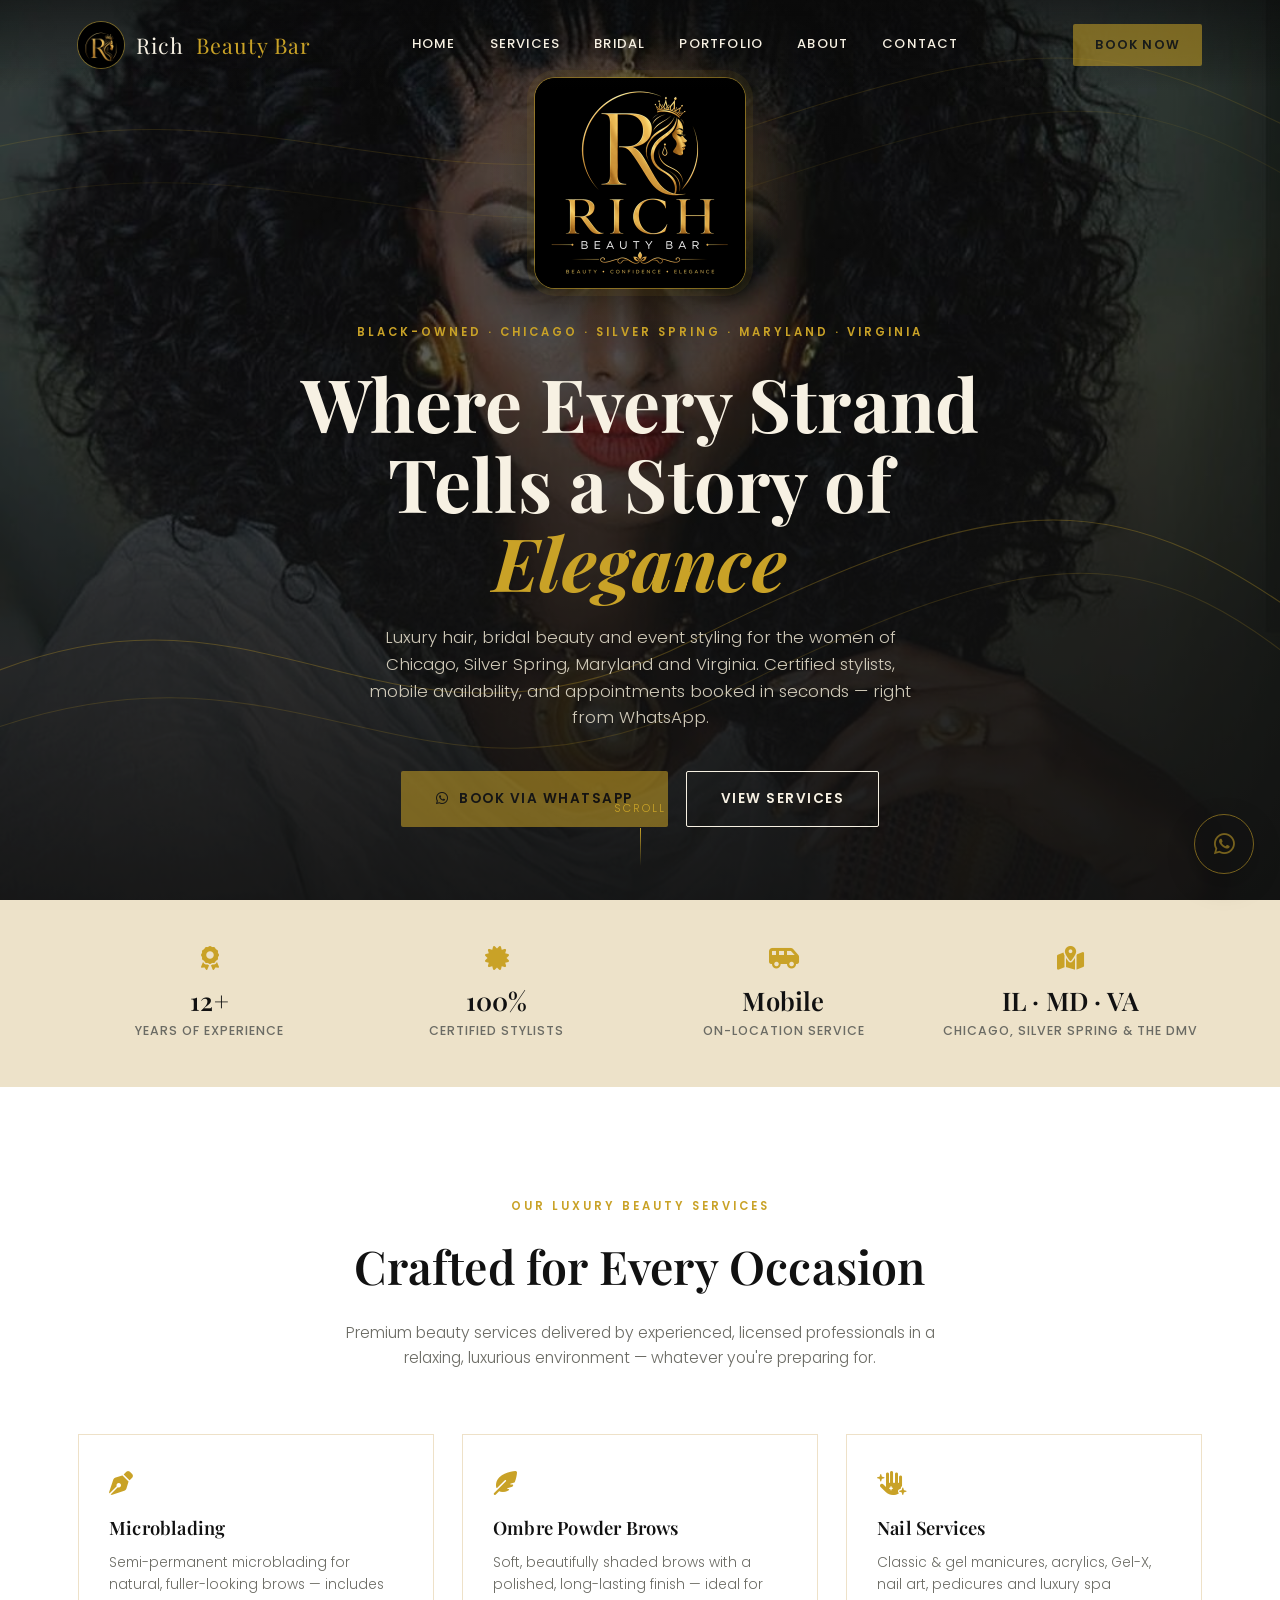
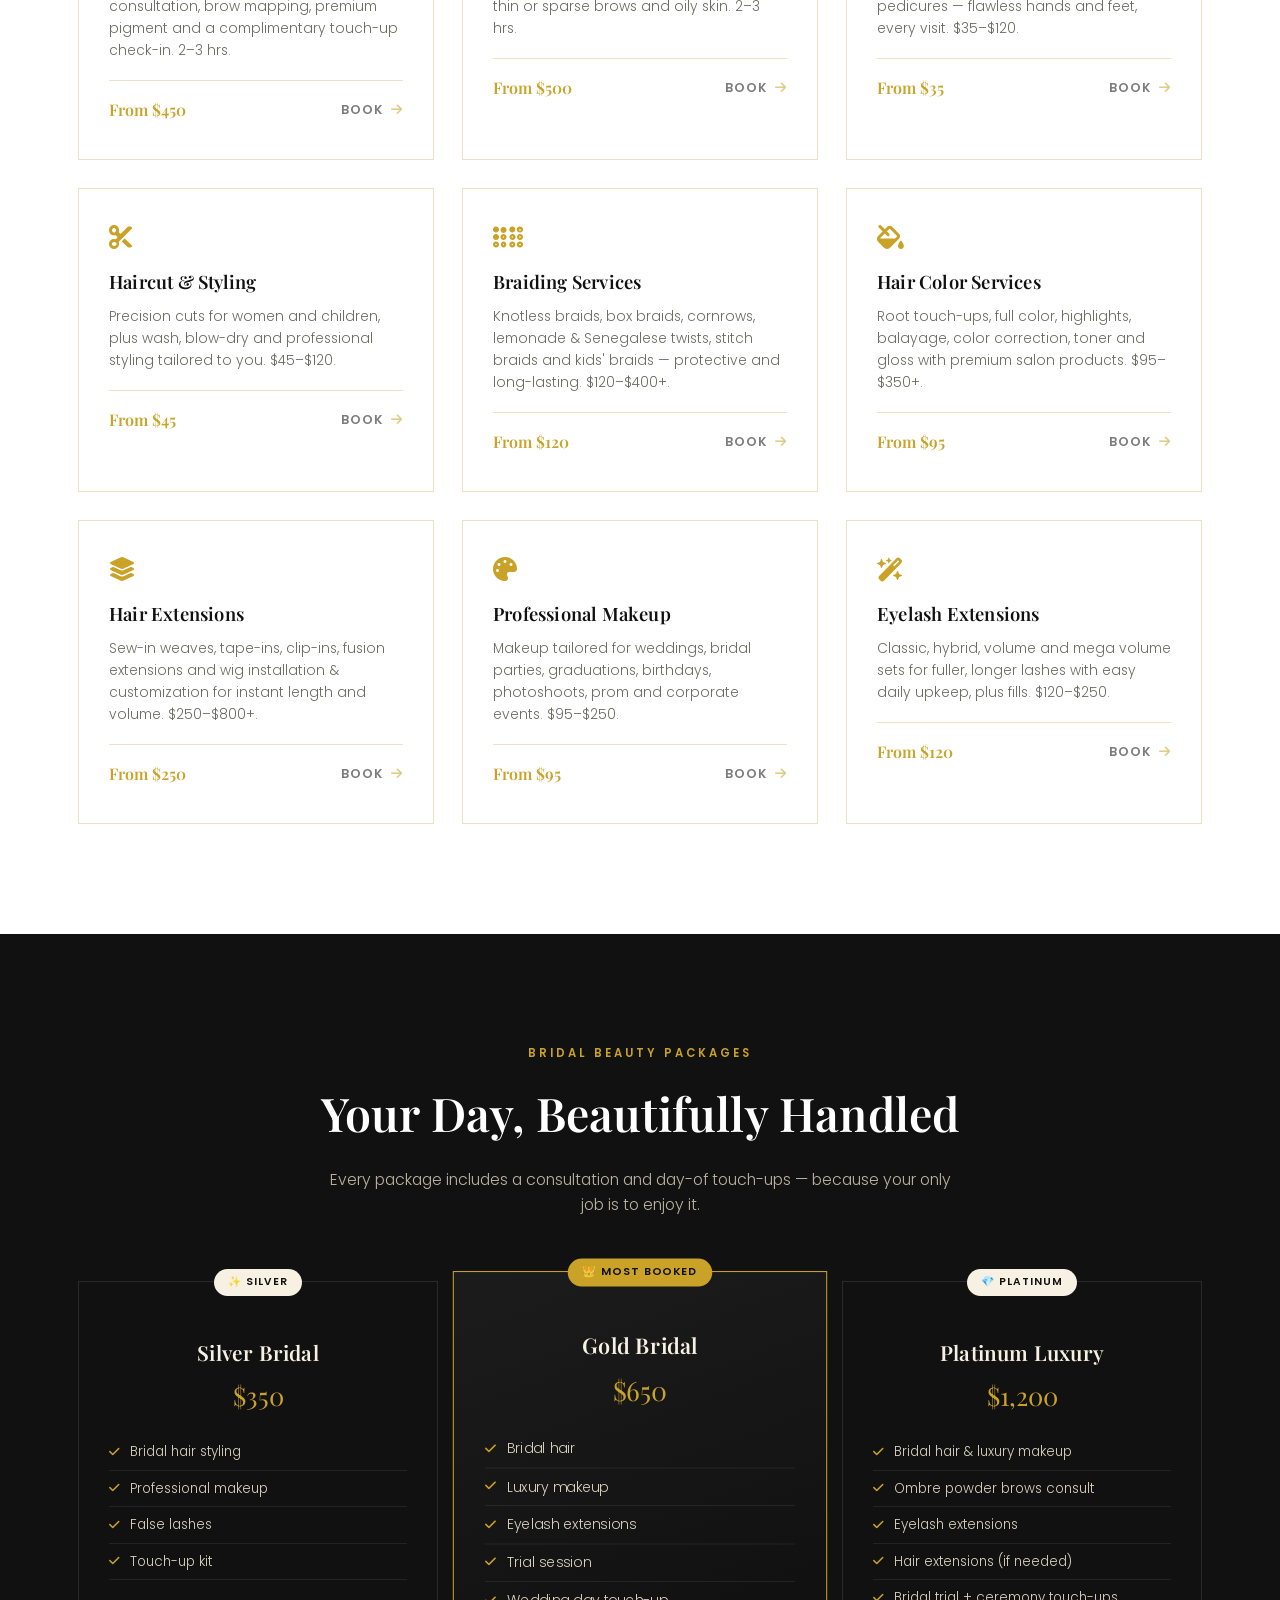
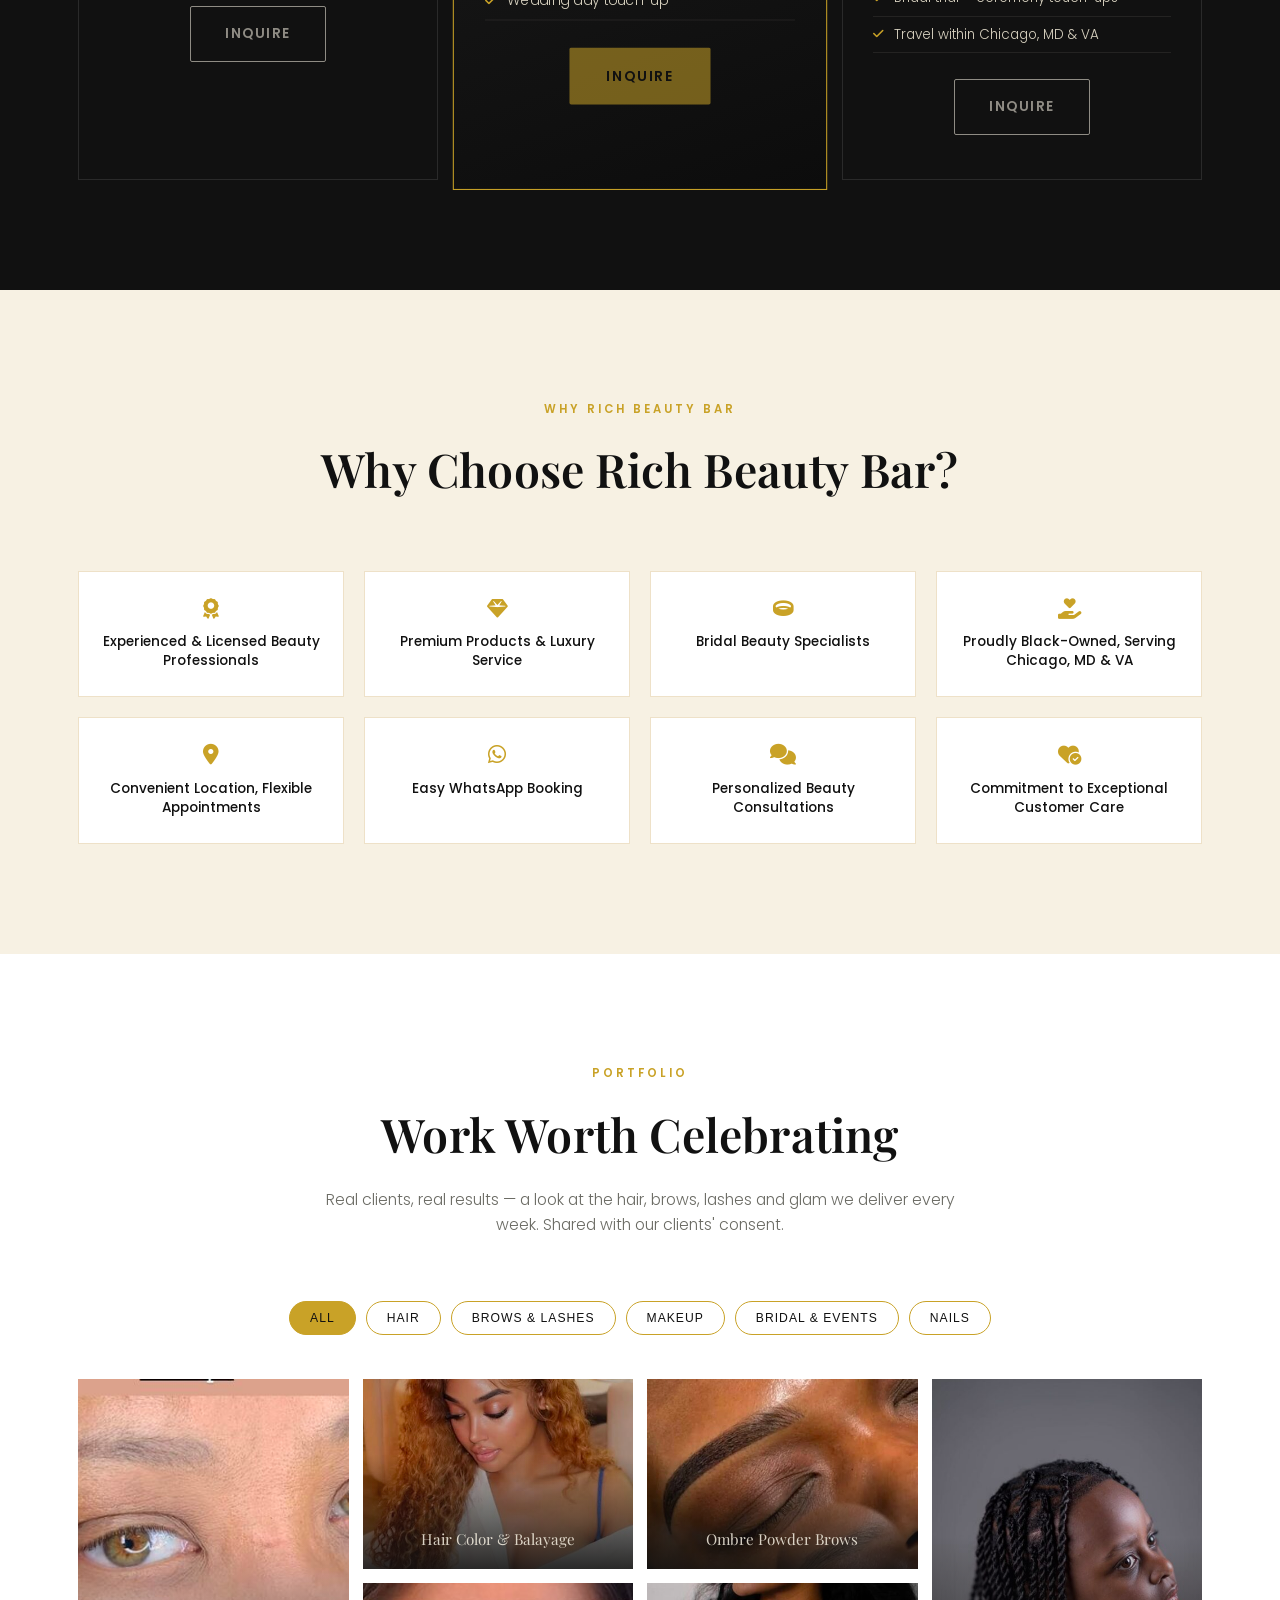
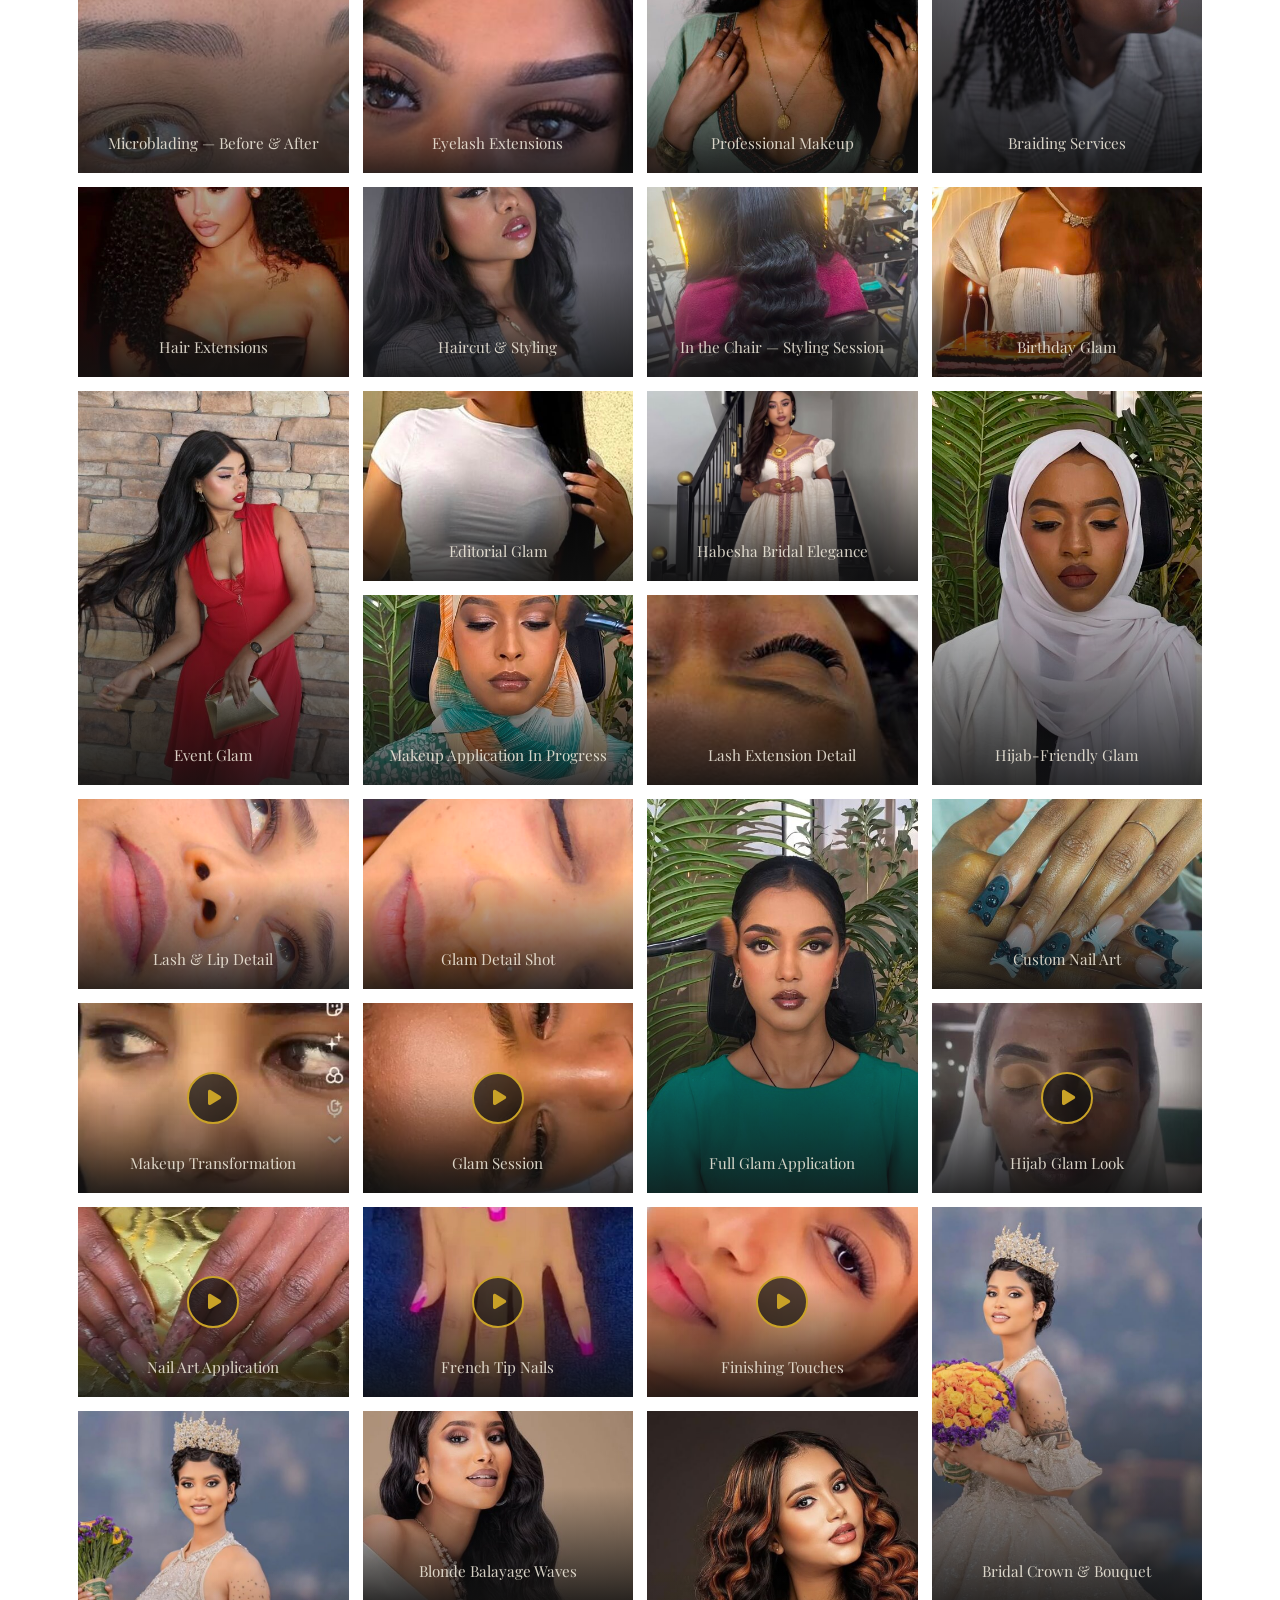
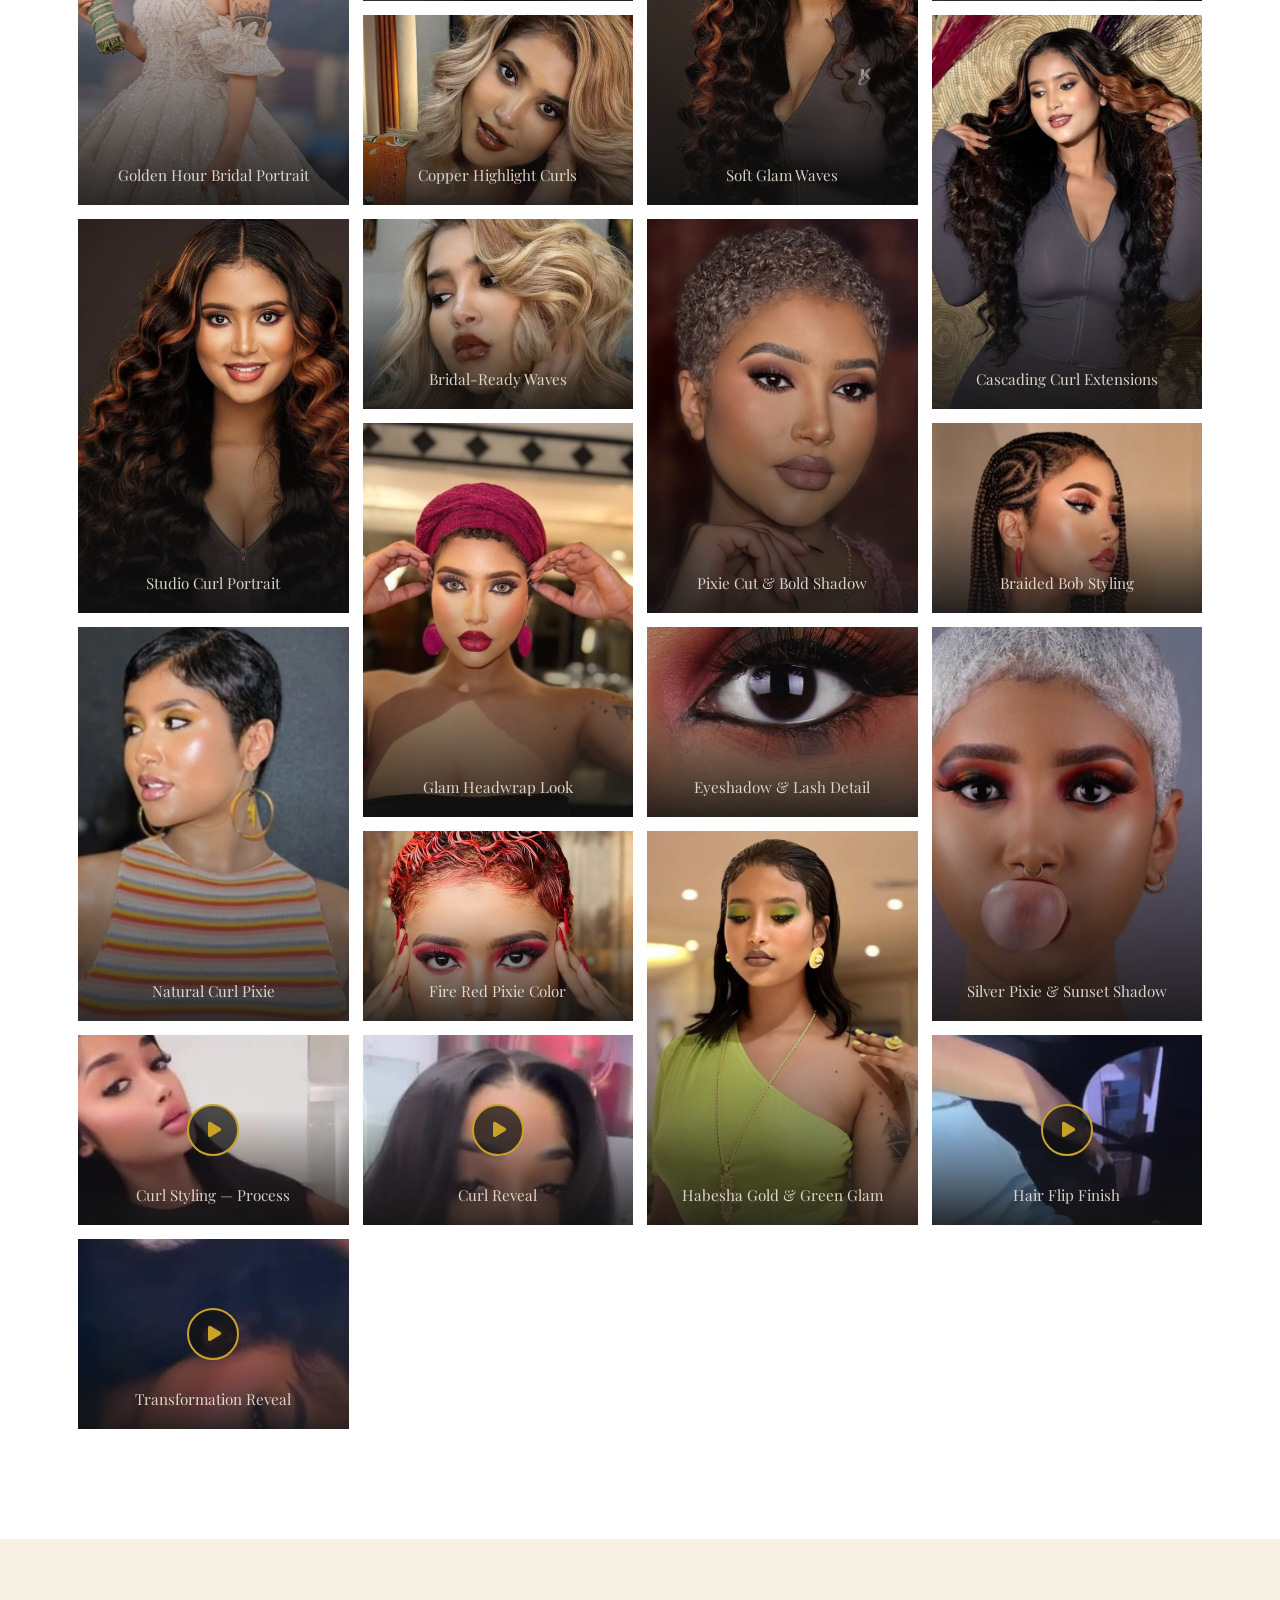
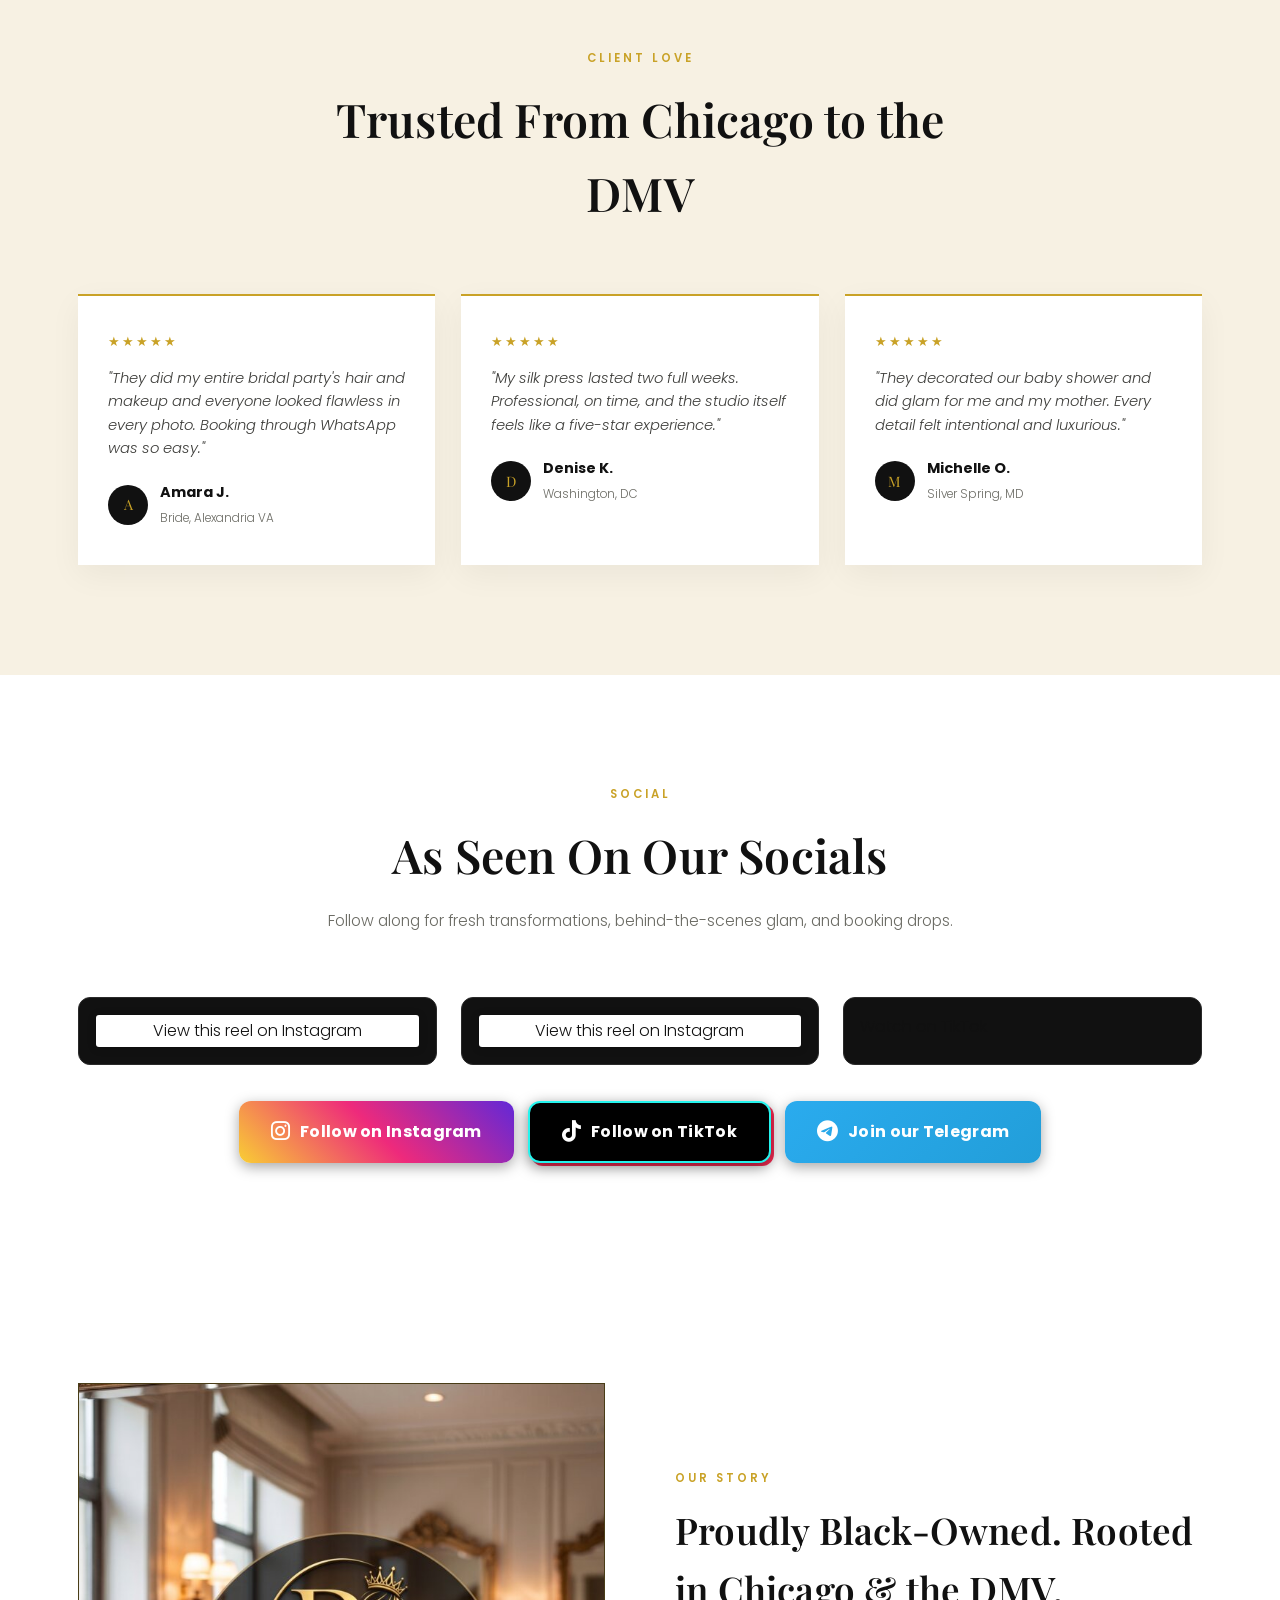
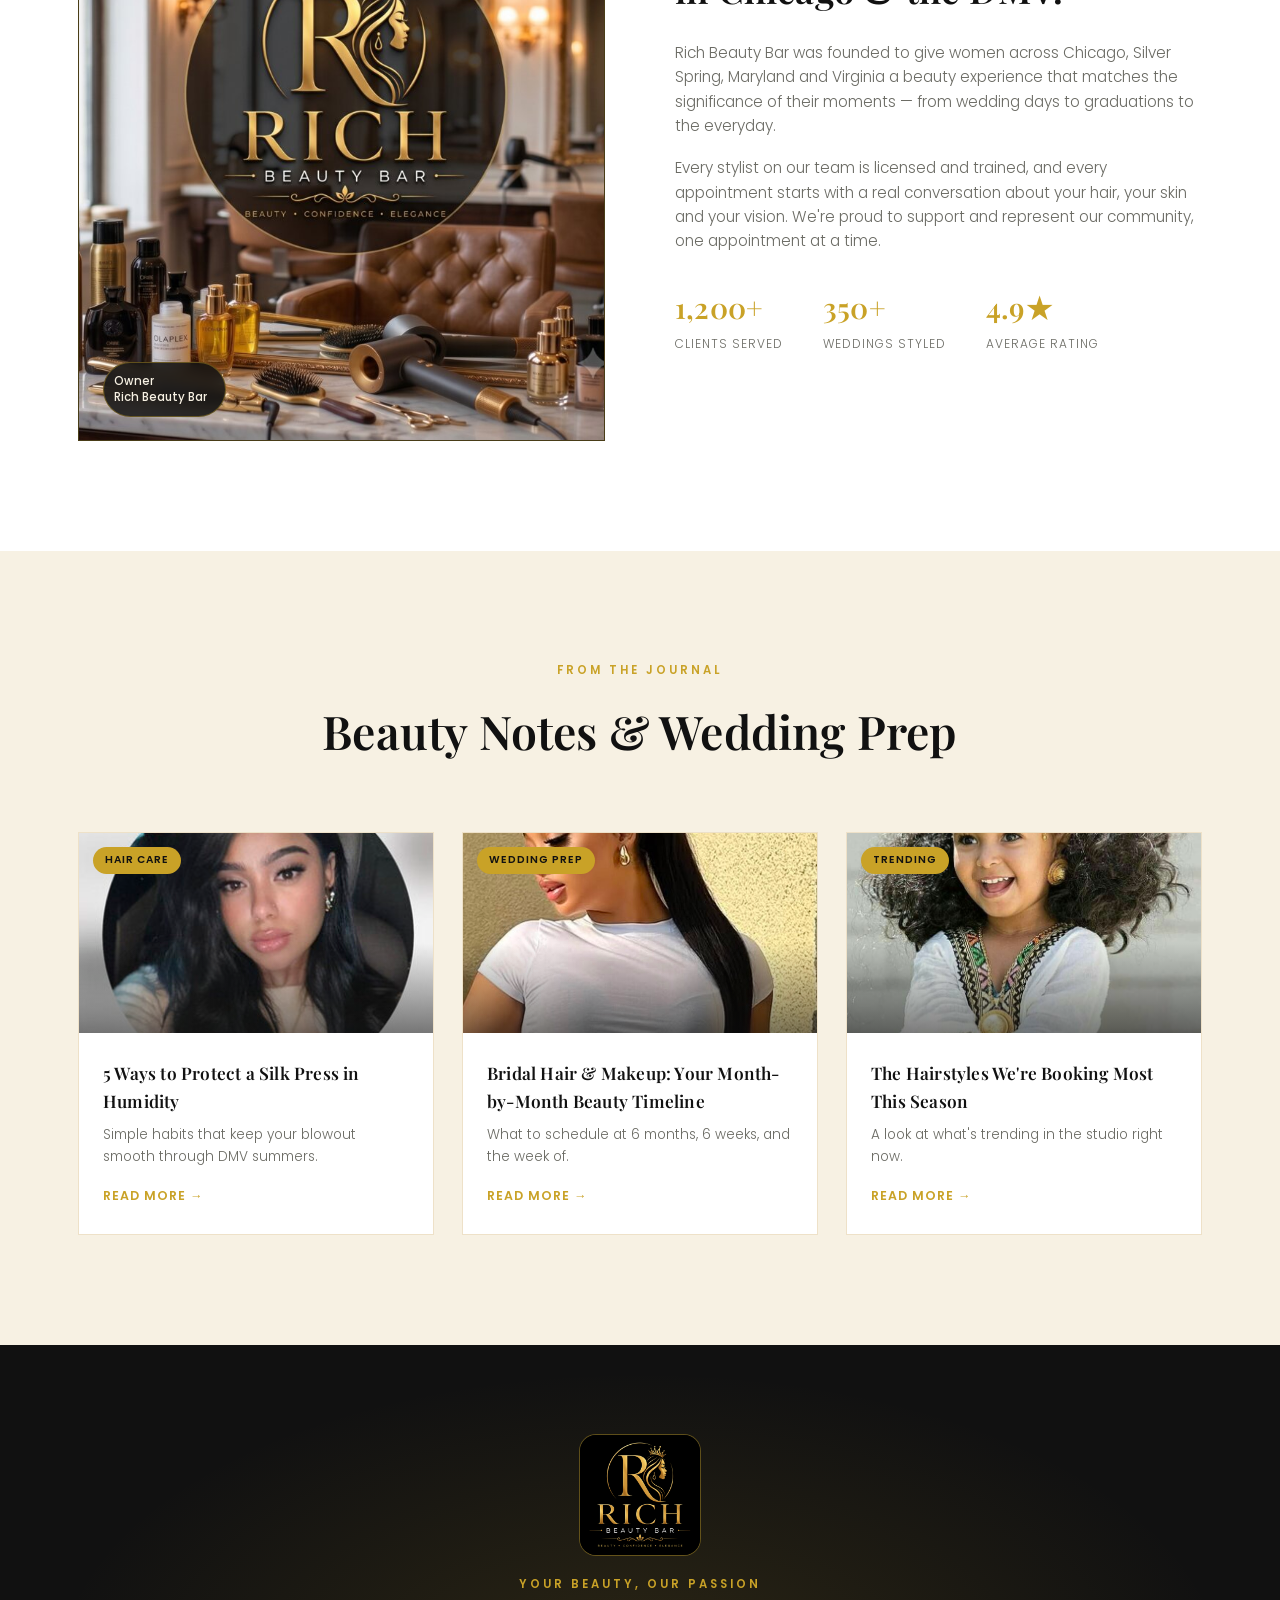
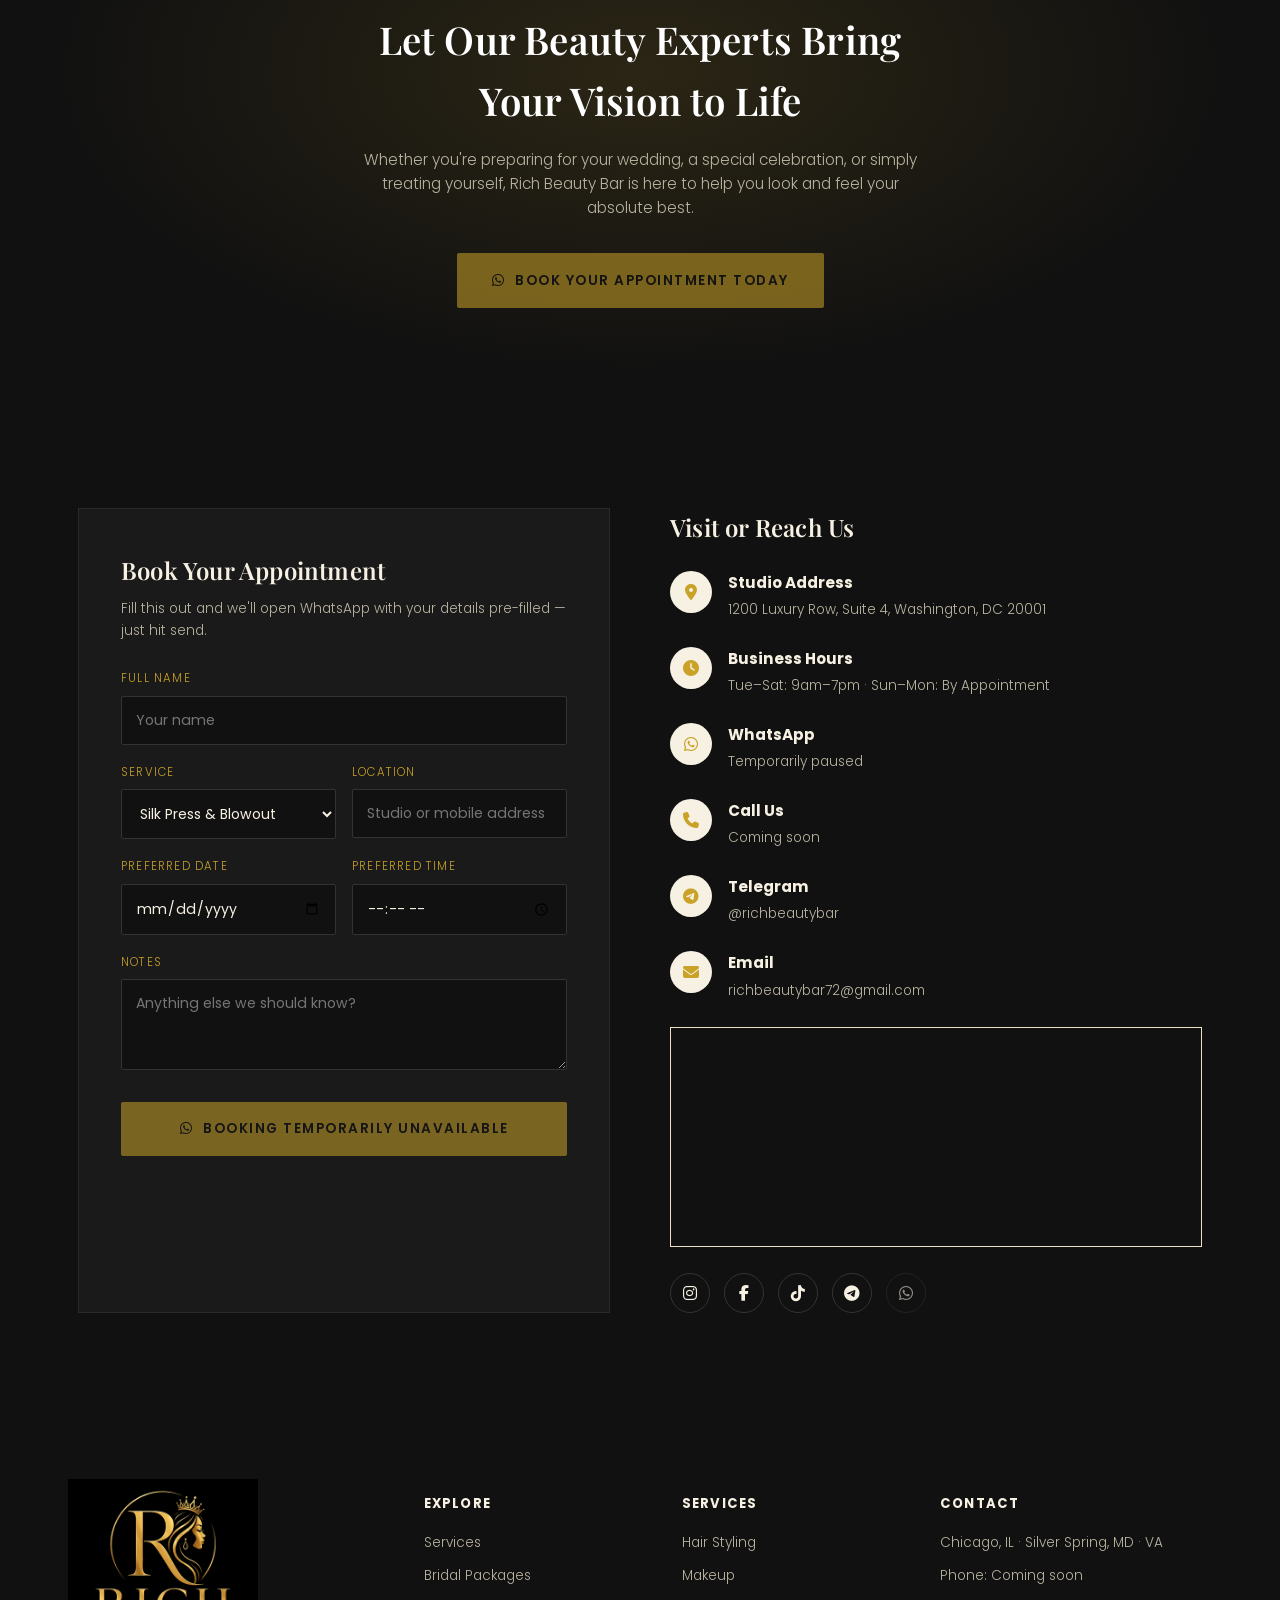
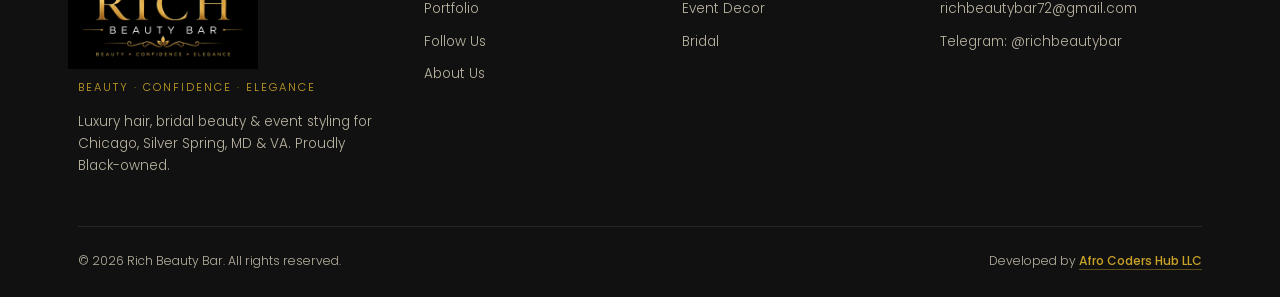
==== index.html @ 7c634560 "Block WhatsApp booking sitewide until new business phone number is ready" ====
<!DOCTYPE html>
<html lang="en">
<head>
<meta charset="UTF-8">
<meta name="viewport" content="width=device-width, initial-scale=1.0">
<title>Rich Beauty Bar | Black-Owned Hair, Bridal &amp; Makeup Salon | Chicago, Silver Spring, MD &amp; VA</title>
<meta name="description" content="Luxury hair, bridal makeup, braiding, microblading, lashes &amp; nails at Rich Beauty Bar — a Black-owned salon serving Chicago, Silver Spring, Maryland &amp; Virginia. Book instantly on WhatsApp.">
<meta name="keywords" content="hair salon Chicago, bridal makeup Silver Spring MD, braiding salon Maryland, microblading Virginia, Black-owned beauty salon, eyelash extensions Chicago">
<meta name="robots" content="index, follow">
<meta name="author" content="Rich Beauty Bar">
<link rel="canonical" href="https://www.richbeautybar.com/">
<meta name="theme-color" content="#111111">
<link rel="icon" type="image/png" sizes="32x32" href="favicon-32.png">
<link rel="icon" type="image/png" sizes="16x16" href="favicon-16.png">
<link rel="icon" href="favicon.ico">
<link rel="apple-touch-icon" sizes="180x180" href="apple-touch-icon.png">

<!-- Open Graph / Facebook / Instagram -->
<meta property="og:type" content="business.business">
<meta property="og:site_name" content="Rich Beauty Bar">
<meta property="og:title" content="Rich Beauty Bar | Luxury Hair, Bridal &amp; Beauty | Chicago, Silver Spring, MD &amp; VA">
<meta property="og:description" content="Black-owned luxury hair, bridal makeup &amp; beauty studio serving Chicago, Silver Spring, Maryland &amp; Virginia. Book instantly on WhatsApp.">
<meta property="og:image" content="https://www.richbeautybar.com/images/hero-portrait.jpg">
<meta property="og:image:alt" content="Rich Beauty Bar bridal glam portrait">
<meta property="og:url" content="https://www.richbeautybar.com/">
<meta property="og:locale" content="en_US">

<!-- Twitter Card -->
<meta name="twitter:card" content="summary_large_image">
<meta name="twitter:title" content="Rich Beauty Bar | Luxury Hair, Bridal &amp; Beauty | Chicago, Silver Spring, MD &amp; VA">
<meta name="twitter:description" content="Black-owned luxury hair, bridal makeup &amp; beauty studio serving Chicago, Silver Spring, Maryland &amp; Virginia. Book instantly on WhatsApp.">
<meta name="twitter:image" content="https://www.richbeautybar.com/images/hero-portrait.jpg">

<link rel="preconnect" href="https://fonts.googleapis.com">
<link rel="preconnect" href="https://fonts.gstatic.com" crossorigin>
<link href="https://fonts.googleapis.com/css2?family=Playfair+Display:wght@500;600;700;800&family=Poppins:wght@300;400;500;600&display=swap" rel="stylesheet">
<link rel="stylesheet" href="https://cdnjs.cloudflare.com/ajax/libs/font-awesome/6.5.1/css/all.min.css">

<!-- Structured Data: LocalBusiness -->
<script type="application/ld+json">
{
  "@context": "https://schema.org",
  "@type": "BeautySalon",
  "name": "Rich Beauty Bar",
  "image": "https://www.richbeautybar.com/images/hero-portrait.jpg",
  "logo": "https://www.richbeautybar.com/images/logo-monogram.png",
  "url": "https://www.richbeautybar.com/",
  "email": "richbeautybar72@gmail.com",
  "priceRange": "$$-$$$",
  "description": "Black-owned luxury hair, bridal makeup and beauty studio serving Chicago, Silver Spring, Maryland and Virginia. Services include braiding, microblading, hair extensions, nails, lashes and bridal packages.",
  "address": {
    "@type": "PostalAddress",
    "streetAddress": "1200 Luxury Row, Suite 4",
    "addressLocality": "Washington",
    "addressRegion": "DC",
    "postalCode": "20001",
    "addressCountry": "US"
  },
  "areaServed": ["Chicago", "Silver Spring", "Maryland", "Virginia"],
  "sameAs": ["https://www.instagram.com/rich_beautybar72/", "https://www.tiktok.com/@richbeautybar72", "https://t.me/richbeautybar"],
  "openingHoursSpecification": [
    { "@type": "OpeningHoursSpecification", "dayOfWeek": ["Tuesday","Wednesday","Thursday","Friday","Saturday"], "opens": "09:00", "closes": "19:00" }
  ],
  "makesOffer": [
    { "@type": "Offer", "itemOffered": { "@type": "Service", "name": "Microblading" } },
    { "@type": "Offer", "itemOffered": { "@type": "Service", "name": "Ombre Powder Brows" } },
    { "@type": "Offer", "itemOffered": { "@type": "Service", "name": "Braiding Services" } },
    { "@type": "Offer", "itemOffered": { "@type": "Service", "name": "Hair Extensions" } },
    { "@type": "Offer", "itemOffered": { "@type": "Service", "name": "Professional Makeup" } },
    { "@type": "Offer", "itemOffered": { "@type": "Service", "name": "Eyelash Extensions" } },
    { "@type": "Offer", "itemOffered": { "@type": "Service", "name": "Bridal Beauty Packages" } }
  ]
}
</script>
<link rel="stylesheet" href="style.css">
</head>
<body>

<!-- ============ HEADER ============ -->
<header id="siteHeader">
  <div class="wrap nav-inner">
    <a href="#home" class="logo"><img src="images/logo-monogram.png" alt="Rich monogram" class="logo-mark">Rich <span>Beauty Bar</span></a>
    <nav class="nav-links" id="navLinks">
      <a href="#home">Home</a>
      <a href="#services">Services</a>
      <a href="#bridal">Bridal</a>
      <a href="#portfolio">Portfolio</a>
      <a href="#about">About</a>
      <a href="#contact">Contact</a>
      <a href="javascript:void(0)" onclick="alert(&quot;Online booking is temporarily paused while we set up our new business phone line. Please check back soon, or reach us via Instagram, TikTok, or Telegram in the meantime!&quot;); return false;" style="opacity:.55;cursor:not-allowed;" aria-disabled="true" target="_blank" rel="noopener" class="btn btn-gold mobile-book"><i class="fa-brands fa-whatsapp"></i> Book Now</a>
    </nav>
    <div class="nav-overlay" id="navOverlay"></div>
    <a class="nav-cta" href="javascript:void(0)" onclick="alert(&quot;Online booking is temporarily paused while we set up our new business phone line. Please check back soon, or reach us via Instagram, TikTok, or Telegram in the meantime!&quot;); return false;" style="opacity:.55;cursor:not-allowed;" aria-disabled="true" target="_blank" rel="noopener">Book Now</a>
    <button class="burger" id="burger" aria-label="Open menu" aria-expanded="false" aria-controls="navLinks"><span></span><span></span><span></span></button>
  </div>
</header>

<main>

<!-- ============ HERO ============ -->
<section class="hero" id="home">
  <div class="hero-photo"></div>
  <svg class="hero-lines" viewBox="0 0 1200 800" preserveAspectRatio="none" xmlns="http://www.w3.org/2000/svg">
    <path d="M-50,650 C 250,500 350,750 650,600 S 1050,450 1250,600" stroke="#C9A227" stroke-width="1" fill="none"/>
    <path d="M-50,700 C 280,560 380,800 680,650 S 1080,500 1250,650" stroke="#C9A227" stroke-width="1" fill="none" opacity=".6"/>
    <path d="M-50,150 C 250,60 400,220 700,120 S 1050,40 1250,140" stroke="#C9A227" stroke-width="1" fill="none" opacity=".5"/>
    <path d="M-50,200 C 260,110 420,270 720,170 S 1080,90 1250,190" stroke="#C9A227" stroke-width="1" fill="none" opacity=".3"/>
  </svg>
  <div class="hero-inner">
    <div class="hero-mark-wrap reveal">
      <div class="hero-mark-glow"></div>
      <img src="images/logo-full-web.png" alt="Rich Beauty Bar logo" class="hero-mark">
    </div>
    <span class="eyebrow reveal">Black-Owned &middot; Chicago &middot; Silver Spring &middot; Maryland &middot; Virginia</span>
    <h1 class="reveal">Where Every Strand Tells a Story of <em>Elegance</em></h1>
    <p class="reveal">Luxury hair, bridal beauty and event styling for the women of Chicago, Silver Spring, Maryland and Virginia. Certified stylists, mobile availability, and appointments booked in seconds — right from WhatsApp.</p>
    <div class="hero-btns reveal">
      <a href="javascript:void(0)" onclick="alert(&quot;Online booking is temporarily paused while we set up our new business phone line. Please check back soon, or reach us via Instagram, TikTok, or Telegram in the meantime!&quot;); return false;" style="opacity:.55;cursor:not-allowed;" aria-disabled="true" target="_blank" rel="noopener" class="btn btn-gold"><i class="fa-brands fa-whatsapp"></i> Book via WhatsApp</a>
      <a href="#services" class="btn btn-outline">View Services</a>
    </div>
  </div>
  <div class="hero-scroll">Scroll</div>
</section>

<!-- ============ HIGHLIGHTS ============ -->
<section class="highlights">
  <div class="wrap">
    <div class="hl-item reveal"><i class="fa-solid fa-award"></i><h4>12+</h4><p>Years of Experience</p></div>
    <div class="hl-item reveal"><i class="fa-solid fa-certificate"></i><h4>100%</h4><p>Certified Stylists</p></div>
    <div class="hl-item reveal"><i class="fa-solid fa-van-shuttle"></i><h4>Mobile</h4><p>On-Location Service</p></div>
    <div class="hl-item reveal"><i class="fa-solid fa-map-location-dot"></i><h4>IL &middot; MD &middot; VA</h4><p>Chicago, Silver Spring &amp; the DMV</p></div>
  </div>
</section>

<!-- ============ SERVICES ============ -->
<section class="section" id="services">
  <div class="wrap">
    <div class="section-head reveal">
      <span class="eyebrow">Our Luxury Beauty Services</span>
      <h2>Crafted for Every Occasion</h2>
      <p>Premium beauty services delivered by experienced, licensed professionals in a relaxing, luxurious environment — whatever you're preparing for.</p>
    </div>

    <div class="svc-grid reveal">
      <div class="svc-card"><i class="fa-solid fa-pen-nib"></i><h4>Microblading</h4><p>Semi-permanent microblading for natural, fuller-looking brows — includes consultation, brow mapping, premium pigment and a complimentary touch-up check-in. 2–3 hrs.</p><div class="svc-meta"><span class="price">From $450</span><a href="javascript:void(0)" onclick="alert(&quot;Online booking is temporarily paused while we set up our new business phone line. Please check back soon, or reach us via Instagram, TikTok, or Telegram in the meantime!&quot;); return false;" style="opacity:.55;cursor:not-allowed;" aria-disabled="true" target="_blank" data-service="12+">Book <i class="fa-solid fa-arrow-right"></i></a></div></div>

      <div class="svc-card"><i class="fa-solid fa-feather-pointed"></i><h4>Ombre Powder Brows</h4><p>Soft, beautifully shaded brows with a polished, long-lasting finish — ideal for thin or sparse brows and oily skin. 2–3 hrs.</p><div class="svc-meta"><span class="price">From $500</span><a href="javascript:void(0)" onclick="alert(&quot;Online booking is temporarily paused while we set up our new business phone line. Please check back soon, or reach us via Instagram, TikTok, or Telegram in the meantime!&quot;); return false;" style="opacity:.55;cursor:not-allowed;" aria-disabled="true" target="_blank" data-service="Ombre Powder Brows">Book <i class="fa-solid fa-arrow-right"></i></a></div></div>

      <div class="svc-card"><i class="fa-solid fa-hand-sparkles"></i><h4>Nail Services</h4><p>Classic &amp; gel manicures, acrylics, Gel-X, nail art, pedicures and luxury spa pedicures — flawless hands and feet, every visit. $35–$120.</p><div class="svc-meta"><span class="price">From $35</span><a href="javascript:void(0)" onclick="alert(&quot;Online booking is temporarily paused while we set up our new business phone line. Please check back soon, or reach us via Instagram, TikTok, or Telegram in the meantime!&quot;); return false;" style="opacity:.55;cursor:not-allowed;" aria-disabled="true" target="_blank" data-service="Nail Services">Book <i class="fa-solid fa-arrow-right"></i></a></div></div>

      <div class="svc-card"><i class="fa-solid fa-scissors"></i><h4>Haircut &amp; Styling</h4><p>Precision cuts for women and children, plus wash, blow-dry and professional styling tailored to you. $45–$120.</p><div class="svc-meta"><span class="price">From $45</span><a href="javascript:void(0)" onclick="alert(&quot;Online booking is temporarily paused while we set up our new business phone line. Please check back soon, or reach us via Instagram, TikTok, or Telegram in the meantime!&quot;); return false;" style="opacity:.55;cursor:not-allowed;" aria-disabled="true" target="_blank" data-service="Haircut & Styling">Book <i class="fa-solid fa-arrow-right"></i></a></div></div>

      <div class="svc-card"><i class="fa-solid fa-braille"></i><h4>Braiding Services</h4><p>Knotless braids, box braids, cornrows, lemonade &amp; Senegalese twists, stitch braids and kids' braids — protective and long-lasting. $120–$400+.</p><div class="svc-meta"><span class="price">From $120</span><a href="javascript:void(0)" onclick="alert(&quot;Online booking is temporarily paused while we set up our new business phone line. Please check back soon, or reach us via Instagram, TikTok, or Telegram in the meantime!&quot;); return false;" style="opacity:.55;cursor:not-allowed;" aria-disabled="true" target="_blank" data-service="Braiding Services">Book <i class="fa-solid fa-arrow-right"></i></a></div></div>

      <div class="svc-card"><i class="fa-solid fa-fill-drip"></i><h4>Hair Color Services</h4><p>Root touch-ups, full color, highlights, balayage, color correction, toner and gloss with premium salon products. $95–$350+.</p><div class="svc-meta"><span class="price">From $95</span><a href="javascript:void(0)" onclick="alert(&quot;Online booking is temporarily paused while we set up our new business phone line. Please check back soon, or reach us via Instagram, TikTok, or Telegram in the meantime!&quot;); return false;" style="opacity:.55;cursor:not-allowed;" aria-disabled="true" target="_blank" data-service="Hair Color Services">Book <i class="fa-solid fa-arrow-right"></i></a></div></div>

      <div class="svc-card"><i class="fa-solid fa-layer-group"></i><h4>Hair Extensions</h4><p>Sew-in weaves, tape-ins, clip-ins, fusion extensions and wig installation &amp; customization for instant length and volume. $250–$800+.</p><div class="svc-meta"><span class="price">From $250</span><a href="javascript:void(0)" onclick="alert(&quot;Online booking is temporarily paused while we set up our new business phone line. Please check back soon, or reach us via Instagram, TikTok, or Telegram in the meantime!&quot;); return false;" style="opacity:.55;cursor:not-allowed;" aria-disabled="true" target="_blank" data-service="Hair Extensions">Book <i class="fa-solid fa-arrow-right"></i></a></div></div>

      <div class="svc-card"><i class="fa-solid fa-palette"></i><h4>Professional Makeup</h4><p>Makeup tailored for weddings, bridal parties, graduations, birthdays, photoshoots, prom and corporate events. $95–$250.</p><div class="svc-meta"><span class="price">From $95</span><a href="javascript:void(0)" onclick="alert(&quot;Online booking is temporarily paused while we set up our new business phone line. Please check back soon, or reach us via Instagram, TikTok, or Telegram in the meantime!&quot;); return false;" style="opacity:.55;cursor:not-allowed;" aria-disabled="true" target="_blank" data-service="Professional Makeup">Book <i class="fa-solid fa-arrow-right"></i></a></div></div>

      <div class="svc-card"><i class="fa-solid fa-wand-magic-sparkles"></i><h4>Eyelash Extensions</h4><p>Classic, hybrid, volume and mega volume sets for fuller, longer lashes with easy daily upkeep, plus fills. $120–$250.</p><div class="svc-meta"><span class="price">From $120</span><a href="javascript:void(0)" onclick="alert(&quot;Online booking is temporarily paused while we set up our new business phone line. Please check back soon, or reach us via Instagram, TikTok, or Telegram in the meantime!&quot;); return false;" style="opacity:.55;cursor:not-allowed;" aria-disabled="true" target="_blank" data-service="Eyelash Extensions">Book <i class="fa-solid fa-arrow-right"></i></a></div></div>
    </div>
  </div>
</section>

<!-- ============ BRIDAL PACKAGES ============ -->
<section class="section section-dark" id="bridal">
  <div class="wrap">
    <div class="section-head reveal">
      <span class="eyebrow">Bridal Beauty Packages</span>
      <h2>Your Day, Beautifully Handled</h2>
      <p>Every package includes a consultation and day-of touch-ups — because your only job is to enjoy it.</p>
    </div>
    <div class="pkg-grid pkg-grid-3 reveal">
      <div class="pkg-card">
        <span class="pkg-tag" style="background:var(--champagne);">✨ Silver</span>
        <h4>Silver Bridal</h4>
        <div class="pkg-price">$350</div>
        <ul><li><i class="fa-solid fa-check"></i>Bridal hair styling</li><li><i class="fa-solid fa-check"></i>Professional makeup</li><li><i class="fa-solid fa-check"></i>False lashes</li><li><i class="fa-solid fa-check"></i>Touch-up kit</li></ul>
        <a href="javascript:void(0)" onclick="alert(&quot;Online booking is temporarily paused while we set up our new business phone line. Please check back soon, or reach us via Instagram, TikTok, or Telegram in the meantime!&quot;); return false;" style="opacity:.55;cursor:not-allowed;" aria-disabled="true" target="_blank" data-service="Bridal Package" class="btn btn-outline">Inquire</a>
      </div>
      <div class="pkg-card featured">
        <span class="pkg-tag">👑 Most Booked</span>
        <h4>Gold Bridal</h4>
        <div class="pkg-price">$650</div>
        <ul><li><i class="fa-solid fa-check"></i>Bridal hair</li><li><i class="fa-solid fa-check"></i>Luxury makeup</li><li><i class="fa-solid fa-check"></i>Eyelash extensions</li><li><i class="fa-solid fa-check"></i>Trial session</li><li><i class="fa-solid fa-check"></i>Wedding day touch-up</li></ul>
        <a href="javascript:void(0)" onclick="alert(&quot;Online booking is temporarily paused while we set up our new business phone line. Please check back soon, or reach us via Instagram, TikTok, or Telegram in the meantime!&quot;); return false;" style="opacity:.55;cursor:not-allowed;" aria-disabled="true" target="_blank" data-service="Bridal Package" class="btn btn-gold">Inquire</a>
      </div>
      <div class="pkg-card">
        <span class="pkg-tag" style="background:var(--champagne);">💎 Platinum</span>
        <h4>Platinum Luxury</h4>
        <div class="pkg-price">$1,200</div>
        <ul><li><i class="fa-solid fa-check"></i>Bridal hair &amp; luxury makeup</li><li><i class="fa-solid fa-check"></i>Ombre powder brows consult</li><li><i class="fa-solid fa-check"></i>Eyelash extensions</li><li><i class="fa-solid fa-check"></i>Hair extensions (if needed)</li><li><i class="fa-solid fa-check"></i>Bridal trial + ceremony touch-ups</li><li><i class="fa-solid fa-check"></i>Travel within Chicago, MD &amp; VA</li></ul>
        <a href="javascript:void(0)" onclick="alert(&quot;Online booking is temporarily paused while we set up our new business phone line. Please check back soon, or reach us via Instagram, TikTok, or Telegram in the meantime!&quot;); return false;" style="opacity:.55;cursor:not-allowed;" aria-disabled="true" target="_blank" data-service="Bridal Package" class="btn btn-outline">Inquire</a>
      </div>
    </div>
  </div>
</section>

<!-- ============ WHY CHOOSE US ============ -->
<section class="section section-champagne">
  <div class="wrap">
    <div class="section-head reveal">
      <span class="eyebrow">Why Rich Beauty Bar</span>
      <h2>Why Choose Rich Beauty Bar?</h2>
    </div>
    <div class="why-grid reveal">
      <div class="why-item"><i class="fa-solid fa-award"></i><span>Experienced &amp; Licensed Beauty Professionals</span></div>
      <div class="why-item"><i class="fa-solid fa-gem"></i><span>Premium Products &amp; Luxury Service</span></div>
      <div class="why-item"><i class="fa-solid fa-ring"></i><span>Bridal Beauty Specialists</span></div>
      <div class="why-item"><i class="fa-solid fa-hand-holding-heart"></i><span>Proudly Black-Owned, Serving Chicago, MD &amp; VA</span></div>
      <div class="why-item"><i class="fa-solid fa-location-dot"></i><span>Convenient Location, Flexible Appointments</span></div>
      <div class="why-item"><i class="fa-brands fa-whatsapp"></i><span>Easy WhatsApp Booking</span></div>
      <div class="why-item"><i class="fa-solid fa-comments"></i><span>Personalized Beauty Consultations</span></div>
      <div class="why-item"><i class="fa-solid fa-heart-circle-check"></i><span>Commitment to Exceptional Customer Care</span></div>
    </div>
  </div>
</section>

<!-- ============ PORTFOLIO ============ -->
<section class="section" id="portfolio">
  <div class="wrap">
    <div class="section-head reveal">
      <span class="eyebrow">Portfolio</span>
      <h2>Work Worth Celebrating</h2>
      <p>Real clients, real results — a look at the hair, brows, lashes and glam we deliver every week. Shared with our clients' consent.</p>
    </div>
    <div class="filter-row reveal">
      <button class="filter-btn active" data-filter="all">All</button>
      <button class="filter-btn" data-filter="hair">Hair</button>
      <button class="filter-btn" data-filter="brows">Brows &amp; Lashes</button>
      <button class="filter-btn" data-filter="makeup">Makeup</button>
      <button class="filter-btn" data-filter="bridal">Bridal &amp; Events</button>
      <button class="filter-btn" data-filter="nails">Nails</button>
    </div>
    <div class="gallery reveal">
      <div class="g-item photo tall" data-category="brows"><img src="images/gallery-microblading.jpg" alt="Microblading eyebrows before and after comparison" loading="lazy" width="400" height="480"><span>Microblading — Before &amp; After</span></div>
      <div class="g-item photo" data-category="hair"><img src="images/gallery-hair-color.jpg" alt="Copper balayage hair color on curly hair" loading="lazy" width="400" height="190"><span>Hair Color &amp; Balayage</span></div>
      <div class="g-item photo" data-category="brows"><img src="images/gallery-ombre-brows.jpg" alt="Ombre powder brows close-up result" loading="lazy" width="400" height="190"><span>Ombre Powder Brows</span></div>
      <div class="g-item photo tall" data-category="hair"><img src="images/gallery-braiding.jpg" alt="Client with braided twist protective hairstyle" loading="lazy" width="400" height="480"><span>Braiding Services</span></div>
      <div class="g-item photo" data-category="brows"><img src="images/gallery-lash-extensions.jpg" alt="Eyelash extensions close-up detail" loading="lazy" width="400" height="190"><span>Eyelash Extensions</span></div>
      <div class="g-item photo" data-category="makeup"><img src="images/gallery-makeup-glam.jpg" alt="Full glam makeup with colorful eyeshadow" loading="lazy" width="400" height="190"><span>Professional Makeup</span></div>
      <div class="g-item photo" data-category="hair"><img src="images/gallery-hair-extensions.jpg" alt="Voluminous curly hair extensions styling" loading="lazy" width="400" height="190"><span>Hair Extensions</span></div>
      <div class="g-item photo" data-category="hair"><img src="images/gallery-haircut-styling.jpg" alt="Soft waves haircut and styling" loading="lazy" width="400" height="190"><span>Haircut &amp; Styling</span></div>
      <div class="g-item photo" data-category="hair"><img src="images/gallery-styling-session.jpg" alt="Client getting hair curled in the styling chair at the studio" loading="lazy" width="400" height="190"><span>In the Chair — Styling Session</span></div>
      <div class="g-item photo" data-category="makeup"><img src="images/gallery-birthday-glam.jpg" alt="Birthday celebration glam makeup look" loading="lazy" width="400" height="190"><span>Birthday Glam</span></div>
      <div class="g-item photo tall" data-category="bridal"><img src="images/gallery-event-glam.jpg" alt="Elegant red dress event hair and makeup" loading="lazy" width="400" height="480"><span>Event Glam</span></div>
      <div class="g-item photo" data-category="makeup"><img src="images/gallery-editorial-glam.jpg" alt="Editorial glam sleek ponytail look" loading="lazy" width="400" height="190"><span>Editorial Glam</span></div>
      <div class="g-item photo" data-category="bridal"><img src="images/gallery-bridal-attire.jpg" alt="Traditional Habesha bridal dress with gold jewelry styling" loading="lazy" width="400" height="190"><span>Habesha Bridal Elegance</span></div>
      <div class="g-item photo tall" data-category="makeup"><img src="images/gallery-makeup-hijab1.jpg" alt="Hijab-friendly glam makeup look" loading="lazy" width="400" height="480"><span>Hijab-Friendly Glam</span></div>
      <div class="g-item photo" data-category="makeup"><img src="images/gallery-makeup-process1.jpg" alt="Makeup application in progress" loading="lazy" width="400" height="190"><span>Makeup Application In Progress</span></div>
      <div class="g-item photo" data-category="brows"><img src="images/gallery-lash-macro1.jpg" alt="Eyelash extensions close-up detail" loading="lazy" width="400" height="190"><span>Lash Extension Detail</span></div>
      <div class="g-item photo" data-category="brows"><img src="images/gallery-lash-lip-macro.jpg" alt="Lash and lip close-up detail" loading="lazy" width="400" height="190"><span>Lash &amp; Lip Detail</span></div>
      <div class="g-item photo" data-category="makeup"><img src="images/gallery-glam-macro.jpg" alt="Glam makeup close-up detail" loading="lazy" width="400" height="190"><span>Glam Detail Shot</span></div>
      <div class="g-item photo tall" data-category="makeup"><img src="images/gallery-makeup-glam2.jpg" alt="Full glam makeup application" loading="lazy" width="400" height="480"><span>Full Glam Application</span></div>
      <div class="g-item photo" data-category="nails"><img src="images/gallery-nail-art.jpg" alt="Custom 3D nail art design" loading="lazy" width="400" height="190"><span>Custom Nail Art</span></div>
      <div class="g-item photo video-tile" data-category="makeup" data-video="images/gallery-video-1.mp4"><img src="images/gallery-video-1-thumb.jpg" alt="Makeup transformation video" loading="lazy" width="400" height="190"><div class="play-badge"><i class="fa-solid fa-play"></i></div><span>Makeup Transformation</span></div>
      <div class="g-item photo video-tile" data-category="makeup" data-video="images/gallery-video-2.mp4"><img src="images/gallery-video-2-thumb.jpg" alt="Glam session video" loading="lazy" width="400" height="190"><div class="play-badge"><i class="fa-solid fa-play"></i></div><span>Glam Session</span></div>
      <div class="g-item photo video-tile" data-category="makeup" data-video="images/gallery-video-3.mp4"><img src="images/gallery-video-3-thumb.jpg" alt="Hijab glam look video" loading="lazy" width="400" height="190"><div class="play-badge"><i class="fa-solid fa-play"></i></div><span>Hijab Glam Look</span></div>
      <div class="g-item photo video-tile" data-category="nails" data-video="images/gallery-video-4.mp4"><img src="images/gallery-video-4-thumb.jpg" alt="Nail art application video" loading="lazy" width="400" height="190"><div class="play-badge"><i class="fa-solid fa-play"></i></div><span>Nail Art Application</span></div>
      <div class="g-item photo video-tile" data-category="nails" data-video="images/gallery-video-5.mp4"><img src="images/gallery-video-5-thumb.jpg" alt="French tip nails video" loading="lazy" width="400" height="190"><div class="play-badge"><i class="fa-solid fa-play"></i></div><span>French Tip Nails</span></div>
      <div class="g-item photo video-tile" data-category="makeup" data-video="images/gallery-video-6.mp4"><img src="images/gallery-video-6-thumb.jpg" alt="Finishing touches video" loading="lazy" width="400" height="190"><div class="play-badge"><i class="fa-solid fa-play"></i></div><span>Finishing Touches</span></div>
      <div class="g-item photo tall" data-category="bridal"><img src="images/gallery-bridal-crown-1.jpg" alt="Bride in beaded ball gown wearing a jeweled crown holding a bouquet" loading="lazy" width="400" height="480"><span>Bridal Crown &amp; Bouquet</span></div>
      <div class="g-item photo tall" data-category="bridal"><img src="images/gallery-bridal-crown-2.jpg" alt="Bride with jeweled crown and beaded gown posing with bouquet at golden hour" loading="lazy" width="400" height="480"><span>Golden Hour Bridal Portrait</span></div>
      <div class="g-item photo" data-category="hair"><img src="images/gallery-blonde-balayage.jpg" alt="Blonde balayage curled waves styling" loading="lazy" width="400" height="190"><span>Blonde Balayage Waves</span></div>
      <div class="g-item photo tall" data-category="hair"><img src="images/gallery-soft-glam-waves.jpg" alt="Soft blonde glam waves with side part styling" loading="lazy" width="400" height="480"><span>Soft Glam Waves</span></div>
      <div class="g-item photo" data-category="hair"><img src="images/gallery-copper-curls-1.jpg" alt="Long copper highlighted curls on dark hair" loading="lazy" width="400" height="190"><span>Copper Highlight Curls</span></div>
      <div class="g-item photo tall" data-category="hair"><img src="images/gallery-copper-curls-2.jpg" alt="Cascading copper highlighted curl extensions" loading="lazy" width="400" height="480"><span>Cascading Curl Extensions</span></div>
      <div class="g-item photo tall" data-category="hair"><img src="images/gallery-copper-curls-3.jpg" alt="Studio portrait of long copper highlighted curls" loading="lazy" width="400" height="480"><span>Studio Curl Portrait</span></div>
      <div class="g-item photo" data-category="bridal"><img src="images/gallery-bridal-waves.jpg" alt="Off-shoulder bridal look with long body waves" loading="lazy" width="400" height="190"><span>Bridal-Ready Waves</span></div>
      <div class="g-item photo tall" data-category="hair"><img src="images/gallery-pixie-color-1.jpg" alt="Short pixie cut with bold gold eyeshadow" loading="lazy" width="400" height="480"><span>Pixie Cut &amp; Bold Shadow</span></div>
      <div class="g-item photo tall" data-category="makeup"><img src="images/gallery-glam-headwrap.jpg" alt="Glam makeup look styled with a maroon headwrap" loading="lazy" width="400" height="480"><span>Glam Headwrap Look</span></div>
      <div class="g-item photo" data-category="hair"><img src="images/gallery-braids-bob.jpg" alt="Bob-length cornrow braids styling" loading="lazy" width="400" height="190"><span>Braided Bob Styling</span></div>
      <div class="g-item photo tall" data-category="hair"><img src="images/gallery-pixie-curls.jpg" alt="Natural short curl pixie with soft glam makeup" loading="lazy" width="400" height="480"><span>Natural Curl Pixie</span></div>
      <div class="g-item photo" data-category="brows"><img src="images/gallery-eye-macro.jpg" alt="Close-up eyeshadow and lash detail" loading="lazy" width="400" height="190"><span>Eyeshadow &amp; Lash Detail</span></div>
      <div class="g-item photo tall" data-category="hair"><img src="images/gallery-pixie-silver.jpg" alt="Silver pixie cut with sunset toned eyeshadow" loading="lazy" width="400" height="480"><span>Silver Pixie &amp; Sunset Shadow</span></div>
      <div class="g-item photo" data-category="hair"><img src="images/gallery-pixie-red.jpg" alt="Fire red colored pixie cut styling" loading="lazy" width="400" height="190"><span>Fire Red Pixie Color</span></div>
      <div class="g-item photo tall" data-category="bridal"><img src="images/gallery-habesha-glam.jpg" alt="Habesha gold jewelry and green glam makeup look" loading="lazy" width="400" height="480"><span>Habesha Gold &amp; Green Glam</span></div>
      <div class="g-item photo video-tile" data-category="hair" data-video="images/gallery-video-curl-process.mp4"><img src="images/gallery-video-curl-process-thumb.jpg" alt="Curl styling process video" loading="lazy" width="400" height="190"><div class="play-badge"><i class="fa-solid fa-play"></i></div><span>Curl Styling — Process</span></div>
      <div class="g-item photo video-tile" data-category="hair" data-video="images/gallery-video-curl-reveal.mp4"><img src="images/gallery-video-curl-reveal-thumb.jpg" alt="Curl reveal video" loading="lazy" width="400" height="190"><div class="play-badge"><i class="fa-solid fa-play"></i></div><span>Curl Reveal</span></div>
      <div class="g-item photo video-tile" data-category="hair" data-video="images/gallery-video-hair-flip.mp4"><img src="images/gallery-video-hair-flip-thumb.jpg" alt="Hair flip finishing video" loading="lazy" width="400" height="190"><div class="play-badge"><i class="fa-solid fa-play"></i></div><span>Hair Flip Finish</span></div>
      <div class="g-item photo video-tile" data-category="hair" data-video="images/gallery-video-transformation.mp4"><img src="images/gallery-video-transformation-thumb.jpg" alt="Hair transformation reveal video" loading="lazy" width="400" height="190"><div class="play-badge"><i class="fa-solid fa-play"></i></div><span>Transformation Reveal</span></div>
    </div>
  </div>
</section>

<!-- ============ TESTIMONIALS ============ -->
<section class="section section-champagne">
  <div class="wrap">
    <div class="section-head reveal">
      <span class="eyebrow">Client Love</span>
      <h2>Trusted From Chicago to the DMV</h2>
    </div>
    <div class="test-grid reveal">
      <div class="test-card">
        <div class="stars">★★★★★</div>
        <p>"They did my entire bridal party's hair and makeup and everyone looked flawless in every photo. Booking through WhatsApp was so easy."</p>
        <div class="test-who"><div class="test-avatar">A</div><div><h5>Amara J.</h5><span>Bride, Alexandria VA</span></div></div>
      </div>
      <div class="test-card">
        <div class="stars">★★★★★</div>
        <p>"My silk press lasted two full weeks. Professional, on time, and the studio itself feels like a five-star experience."</p>
        <div class="test-who"><div class="test-avatar">D</div><div><h5>Denise K.</h5><span>Washington, DC</span></div></div>
      </div>
      <div class="test-card">
        <div class="stars">★★★★★</div>
        <p>"They decorated our baby shower and did glam for me and my mother. Every detail felt intentional and luxurious."</p>
        <div class="test-who"><div class="test-avatar">M</div><div><h5>Michelle O.</h5><span>Silver Spring, MD</span></div></div>
      </div>
    </div>
  </div>
</section>

<!-- ============ FOLLOW US ============ -->
<style>
.social-follow-btn{display:inline-flex;align-items:center;gap:10px;padding:16px 32px;border-radius:12px;font-weight:700;font-size:1rem;text-decoration:none;letter-spacing:.3px;transition:transform .2s ease, box-shadow .2s ease;box-shadow:0 4px 14px rgba(0,0,0,.35);}
.social-follow-btn:hover{transform:translateY(-3px) scale(1.02);box-shadow:0 10px 24px rgba(0,0,0,.5);}
.social-follow-btn i{font-size:1.35rem;}
.social-follow-btn.ig{background:linear-gradient(45deg,#f9ce34,#ee2a7b,#6228d7);color:#fff;}
.social-follow-btn.tiktok{background:#000;color:#fff;border:2px solid #25F4EE;box-shadow:0 4px 14px rgba(0,0,0,.5), 3px 3px 0 0 #FE2C55;}
.social-follow-btn.telegram{background:linear-gradient(135deg,#2AABEE,#229ED9);color:#fff;}
@media (max-width:520px){.social-follow-btn{padding:14px 22px;font-size:.9rem;}}
</style>
<section class="section" id="follow-us">
  <div class="wrap">
    <div class="section-head reveal">
      <span class="eyebrow">Social</span>
      <h2>As Seen On Our Socials</h2>
      <p>Follow along for fresh transformations, behind-the-scenes glam, and booking drops.</p>
    </div>
    <div class="reveal" style="display:grid;grid-template-columns:repeat(auto-fit,minmax(300px,1fr));gap:24px;margin-top:32px;">
      <div style="background:#111;border:1px solid #2a2a2a;border-radius:12px;padding:16px;display:flex;justify-content:center;">
        <blockquote class="instagram-media" data-instgrm-captioned data-instgrm-permalink="https://www.instagram.com/reel/Dbam_h4RY9M/" data-instgrm-version="14" style="background:#FFF; border:0; border-radius:3px; box-shadow:0 0 1px 0 rgba(0,0,0,0.5),0 1px 10px 0 rgba(0,0,0,0.15); margin:1px; max-width:540px; min-width:300px; padding:0; width:100%;">
          <div style="padding:16px;">
            <a href="https://www.instagram.com/reel/Dbam_h4RY9M/" target="_blank" rel="noopener" style="background:#FFFFFF; line-height:0; padding:0; text-align:center; text-decoration:none; width:100%; display:block;">View this reel on Instagram</a>
          </div>
        </blockquote>
      </div>
      <div style="background:#111;border:1px solid #2a2a2a;border-radius:12px;padding:16px;display:flex;justify-content:center;">
        <blockquote class="instagram-media" data-instgrm-captioned data-instgrm-permalink="https://www.instagram.com/reel/DbanGlBRML5/" data-instgrm-version="14" style="background:#FFF; border:0; border-radius:3px; box-shadow:0 0 1px 0 rgba(0,0,0,0.5),0 1px 10px 0 rgba(0,0,0,0.15); margin:1px; max-width:540px; min-width:300px; padding:0; width:100%;">
          <div style="padding:16px;">
            <a href="https://www.instagram.com/reel/DbanGlBRML5/" target="_blank" rel="noopener" style="background:#FFFFFF; line-height:0; padding:0; text-align:center; text-decoration:none; width:100%; display:block;">View this reel on Instagram</a>
          </div>
        </blockquote>
      </div>
      <div style="background:#111;border:1px solid #2a2a2a;border-radius:12px;padding:16px;display:flex;justify-content:center;">
        <blockquote class="tiktok-embed" cite="https://www.tiktok.com/t/ZTA591LbX/" data-video-id="" style="max-width:605px;min-width:300px;width:100%;">
          <section>
            <a target="_blank" rel="noopener" title="@richbeautybar72" href="https://www.tiktok.com/t/ZTA591LbX/">Watch on TikTok</a>
          </section>
        </blockquote>
      </div>
    </div>
    <div class="reveal" style="display:flex;flex-wrap:wrap;gap:14px;justify-content:center;margin-top:36px;">
      <a href="https://www.instagram.com/rich_beautybar72/" target="_blank" rel="noopener" class="social-follow-btn ig"><i class="fa-brands fa-instagram"></i> Follow on Instagram</a>
      <a href="https://www.tiktok.com/@richbeautybar72" target="_blank" rel="noopener" class="social-follow-btn tiktok"><i class="fa-brands fa-tiktok"></i> Follow on TikTok</a>
      <a href="https://t.me/richbeautybar" target="_blank" rel="noopener" class="social-follow-btn telegram"><i class="fa-brands fa-telegram"></i> Join our Telegram</a>
    </div>
  </div>
</section>

<!-- ============ ABOUT ============ -->
<section class="section" id="about">
  <div class="wrap about-grid">
    <div class="about-visual reveal">
      <img src="images/about-salon-mirror.jpg" alt="Rich Beauty Bar logo reflected in a luxury salon mirror surrounded by professional styling tools" loading="lazy">
      <div class="owner-badge">
        <!-- Owner photo temporarily removed — re-add <img src="images/owner-portrait.jpg" alt="Owner of Rich Beauty Bar" loading="lazy"> once a new photo is ready -->
        <span>Owner<br>Rich Beauty Bar</span>
      </div>
    </div>
    <div class="about-text reveal">
      <span class="eyebrow">Our Story</span>
      <h2>Proudly Black-Owned. Rooted in Chicago &amp; the DMV.</h2>
      <p>Rich Beauty Bar was founded to give women across Chicago, Silver Spring, Maryland and Virginia a beauty experience that matches the significance of their moments — from wedding days to graduations to the everyday.</p>
      <p>Every stylist on our team is licensed and trained, and every appointment starts with a real conversation about your hair, your skin and your vision. We're proud to support and represent our community, one appointment at a time.</p>
      <div class="about-stats">
        <div><h3>1,200+</h3><span>Clients Served</span></div>
        <div><h3>350+</h3><span>Weddings Styled</span></div>
        <div><h3>4.9★</h3><span>Average Rating</span></div>
      </div>
    </div>
  </div>
</section>

<!-- ============ BLOG ============ -->
<section class="section section-champagne">
  <div class="wrap">
    <div class="section-head reveal">
      <span class="eyebrow">From the Journal</span>
      <h2>Beauty Notes &amp; Wedding Prep</h2>
    </div>
    <div class="blog-grid reveal">
      <div class="blog-card">
        <div class="blog-thumb"><img src="images/owner-portrait.jpg" alt="Rich Beauty Bar owner" loading="lazy"><span class="blog-cat">Hair Care</span></div>
        <div class="blog-body"><h4>5 Ways to Protect a Silk Press in Humidity</h4><p>Simple habits that keep your blowout smooth through DMV summers.</p><a href="silk-press-humidity-care.html">Read More →</a></div>
      </div>
      <div class="blog-card">
        <div class="blog-thumb"><img src="images/blog-wedding-prep.jpg" alt="Bridal hair and makeup with sleek ponytail glam styling" loading="lazy"><span class="blog-cat">Wedding Prep</span></div>
        <div class="blog-body"><h4>Bridal Hair &amp; Makeup: Your Month-by-Month Beauty Timeline</h4><p>What to schedule at 6 months, 6 weeks, and the week of.</p><a href="bridal-beauty-timeline.html">Read More →</a></div>
      </div>
      <div class="blog-card">
        <div class="blog-thumb"><img src="images/gallery-cultural-braids.jpg" alt="Trending braided hairstyle" loading="lazy"><span class="blog-cat">Trending</span></div>
        <div class="blog-body"><h4>The Hairstyles We're Booking Most This Season</h4><p>A look at what's trending in the studio right now.</p><a href="trending-hairstyles-2026.html">Read More →</a></div>
      </div>
    </div>
  </div>
</section>

<!-- ============ CTA BANNER ============ -->
<section class="cta-banner">
  <div class="wrap cta-inner reveal">
    <img src="images/logo-full-web.png" alt="Rich Beauty Bar logo" class="cta-mark">
    <span class="eyebrow">Your Beauty, Our Passion</span>
    <h2>Let Our Beauty Experts Bring Your Vision to Life</h2>
    <p>Whether you're preparing for your wedding, a special celebration, or simply treating yourself, Rich Beauty Bar is here to help you look and feel your absolute best.</p>
    <a href="javascript:void(0)" onclick="alert(&quot;Online booking is temporarily paused while we set up our new business phone line. Please check back soon, or reach us via Instagram, TikTok, or Telegram in the meantime!&quot;); return false;" style="opacity:.55;cursor:not-allowed;" aria-disabled="true" target="_blank" rel="noopener" class="btn btn-gold"><i class="fa-brands fa-whatsapp"></i> Book Your Appointment Today</a>
  </div>
</section>

<!-- ============ BOOKING / CONTACT ============ -->
<section class="section section-dark" id="contact">
  <div class="wrap book-grid">
    <div class="book-form reveal">
      <h3>Book Your Appointment</h3>
      <p>Fill this out and we'll open WhatsApp with your details pre-filled — just hit send.</p>
      <div class="form-row"><label>Full Name</label><input type="text" id="bkName" placeholder="Your name"></div>
      <div class="two-col">
        <div class="form-row"><label>Service</label>
          <select id="bkService">
            <option>Silk Press &amp; Blowout</option>
            <option>Braiding &amp; Twists</option>
            <option>Bridal Hair &amp; Makeup</option>
            <option>Full Glam</option>
            <option>Event Decoration</option>
            <option>Other</option>
          </select>
        </div>
        <div class="form-row"><label>Location</label><input type="text" id="bkLocation" placeholder="Studio or mobile address"></div>
      </div>
      <div class="two-col">
        <div class="form-row"><label>Preferred Date</label><input type="date" id="bkDate"></div>
        <div class="form-row"><label>Preferred Time</label><input type="time" id="bkTime"></div>
      </div>
      <div class="form-row"><label>Notes</label><textarea id="bkNotes" rows="3" placeholder="Anything else we should know?"></textarea></div>
      <button class="btn btn-gold wa-submit" id="bkSubmit" style="opacity:.55;cursor:not-allowed;"><i class="fa-brands fa-whatsapp"></i> Booking Temporarily Unavailable</button>
    </div>

    <div class="contact-info reveal">
      <h3 style="color:var(--champagne);">Visit or Reach Us</h3>
      <div class="info-item"><i class="fa-solid fa-location-dot"></i><div><h5 style="color:var(--champagne);">Studio Address</h5><p style="color:#b9b3a0;">1200 Luxury Row, Suite 4, Washington, DC 20001</p></div></div>
      <div class="info-item"><i class="fa-solid fa-clock"></i><div><h5 style="color:var(--champagne);">Business Hours</h5><p style="color:#b9b3a0;">Tue–Sat: 9am–7pm &middot; Sun–Mon: By Appointment</p></div></div>
      <div class="info-item"><i class="fa-brands fa-whatsapp"></i><div><h5 style="color:var(--champagne);">WhatsApp</h5><p style="color:#b9b3a0;">Temporarily paused</p></div></div>
      <div class="info-item"><i class="fa-solid fa-phone"></i><div><h5 style="color:var(--champagne);">Call Us</h5><p style="color:#b9b3a0;">Coming soon</p></div></div>
      <div class="info-item"><i class="fa-brands fa-telegram"></i><div><h5 style="color:var(--champagne);">Telegram</h5><p style="color:#b9b3a0;"><a href="https://t.me/richbeautybar" style="color:#b9b3a0;text-decoration:none;" target="_blank" rel="noopener">@richbeautybar</a></p></div></div>
      <div class="info-item"><i class="fa-solid fa-envelope"></i><div><h5 style="color:var(--champagne);">Email</h5><p style="color:#b9b3a0;">richbeautybar72@gmail.com</p></div></div>
      <div class="map-frame">
        <iframe src="https://www.google.com/maps?q=Washington,DC&output=embed" loading="lazy" referrerpolicy="no-referrer-when-downgrade" title="Rich Beauty Bar location map"></iframe>
      </div>
      <div class="social-row">
        <a href="https://www.instagram.com/rich_beautybar72/" style="color:var(--champagne);border-color:#333;" target="_blank" rel="noopener" aria-label="Follow us on Instagram"><i class="fa-brands fa-instagram"></i></a>
        <a href="#" style="color:var(--champagne);border-color:#333;" target="_blank" rel="noopener" aria-label="Follow us on Facebook"><i class="fa-brands fa-facebook-f"></i></a>
        <a href="https://www.tiktok.com/@richbeautybar72" style="color:var(--champagne);border-color:#333;" target="_blank" rel="noopener" aria-label="Follow us on TikTok"><i class="fa-brands fa-tiktok"></i></a>
        <a href="https://t.me/richbeautybar" style="color:var(--champagne);border-color:#333;" target="_blank" rel="noopener" aria-label="Message us on Telegram"><i class="fa-brands fa-telegram"></i></a>
        <!-- Call icon temporarily removed — re-add once business phone number is ready: <a href="tel:+15715075663" aria-label="Call us"><i class="fa-solid fa-phone"></i></a> -->
        <a href="javascript:void(0)" onclick="alert(&quot;Online booking is temporarily paused while we set up our new business phone line. Please check back soon, or reach us via Instagram, TikTok, or Telegram in the meantime!&quot;); return false;" style="opacity:.55;cursor:not-allowed;color:var(--champagne);border-color:#333;" aria-disabled="true" target="_blank" rel="noopener" aria-label="WhatsApp booking temporarily paused"><i class="fa-brands fa-whatsapp"></i></a>
      </div>
    </div>
  </div>
</section>

<!-- ============ FOOTER ============ -->
<div class="video-lightbox" id="videoLightbox">
  <button class="video-lightbox-close" id="videoLightboxClose" aria-label="Close video">&times;</button>
  <video id="videoLightboxPlayer" controls playsinline></video>
</div>

</main>

<footer>
  <div class="wrap">
    <div class="foot-grid">
      <div>
        <img src="images/logo-full-web.png" alt="Rich Beauty Bar" class="foot-logo-img" loading="lazy">
        <p style="font-size:.7rem;letter-spacing:2px;text-transform:uppercase;color:var(--gold);margin-bottom:14px;">Beauty &middot; Confidence &middot; Elegance</p>
        <p style="font-size:.85rem;">Luxury hair, bridal beauty &amp; event styling for Chicago, Silver Spring, MD &amp; VA. Proudly Black-owned.</p>
      </div>
      <div class="foot-col"><h5>Explore</h5><ul><li><a href="#services">Services</a></li><li><a href="#bridal">Bridal Packages</a></li><li><a href="#portfolio">Portfolio</a></li><li><a href="#follow-us">Follow Us</a></li><li><a href="#about">About Us</a></li></ul></div>
      <div class="foot-col"><h5>Services</h5><ul><li><a href="#services">Hair Styling</a></li><li><a href="#services">Makeup</a></li><li><a href="#services">Event Decor</a></li><li><a href="#bridal">Bridal</a></li></ul></div>
      <div class="foot-col"><h5>Contact</h5><ul><li>Chicago, IL &middot; Silver Spring, MD &middot; VA</li><li>Phone: Coming soon</li><li><a href="mailto:richbeautybar72@gmail.com" style="color:inherit;">richbeautybar72@gmail.com</a></li><li><a href="https://t.me/richbeautybar" style="color:inherit;" target="_blank" rel="noopener">Telegram: @richbeautybar</a></li></ul></div>
    </div>
    <div class="foot-bottom">
      <span>© 2026 Rich Beauty Bar. All rights reserved.</span>
      <span class="dev-credit">Developed by <a href="https://afrocodershub.tech/" target="_blank" rel="noopener">Afro Coders Hub LLC</a></span>
    </div>
  </div>
</footer>

<a class="wa-float" href="javascript:void(0)" onclick="alert(&quot;Online booking is temporarily paused while we set up our new business phone line. Please check back soon, or reach us via Instagram, TikTok, or Telegram in the meantime!&quot;); return false;" style="opacity:.55;cursor:not-allowed;" aria-disabled="true" target="_blank" rel="noopener" aria-label="Chat on WhatsApp"><i class="fa-brands fa-whatsapp"></i></a>

<script>
// Sticky header
const header = document.getElementById('siteHeader');
window.addEventListener('scroll', () => {
  header.classList.toggle('scrolled', window.scrollY > 60);
});

// Mobile nav
const burger = document.getElementById('burger');
const navLinks = document.getElementById('navLinks');
const navOverlay = document.getElementById('navOverlay');

function closeMobileNav(){
  navLinks.classList.remove('open');
  burger.classList.remove('open');
  navOverlay.classList.remove('open');
  burger.setAttribute('aria-expanded', 'false');
  burger.setAttribute('aria-label', 'Open menu');
}
function toggleMobileNav(){
  const isOpen = navLinks.classList.toggle('open');
  burger.classList.toggle('open', isOpen);
  navOverlay.classList.toggle('open', isOpen);
  burger.setAttribute('aria-expanded', isOpen);
  burger.setAttribute('aria-label', isOpen ? 'Close menu' : 'Open menu');
}
burger.addEventListener('click', toggleMobileNav);
navOverlay.addEventListener('click', closeMobileNav);
navLinks.querySelectorAll('a').forEach(a => a.addEventListener('click', closeMobileNav));

// Reveal on scroll
const revealEls = document.querySelectorAll('.reveal');
const io = new IntersectionObserver((entries) => {
  entries.forEach(e => { if (e.isIntersecting) { e.target.classList.add('show'); io.unobserve(e.target); } });
}, { threshold: 0.15 });
revealEls.forEach(el => io.observe(el));

// Services tabs
document.querySelectorAll('.svc-tab').forEach(tab => {
  tab.addEventListener('click', () => {
    document.querySelectorAll('.svc-tab').forEach(t => t.classList.remove('active'));
    document.querySelectorAll('.svc-panel').forEach(p => p.classList.remove('active'));
    tab.classList.add('active');
    document.querySelector(`.svc-panel[data-panel="${tab.dataset.tab}"]`).classList.add('active');
  });
});

// Portfolio video lightbox
const videoLightbox = document.getElementById('videoLightbox');
const videoPlayer = document.getElementById('videoLightboxPlayer');
const videoLightboxClose = document.getElementById('videoLightboxClose');

function closeVideoLightbox(){
  videoLightbox.classList.remove('open');
  videoPlayer.pause();
  videoPlayer.removeAttribute('src');
  videoPlayer.load();
  document.body.style.overflow = '';
}
document.querySelectorAll('.video-tile').forEach(tile => {
  tile.addEventListener('click', () => {
    videoPlayer.src = tile.dataset.video;
    videoLightbox.classList.add('open');
    document.body.style.overflow = 'hidden';
    videoPlayer.play().catch(() => {});
  });
});
videoLightboxClose.addEventListener('click', closeVideoLightbox);
videoLightbox.addEventListener('click', (e) => { if (e.target === videoLightbox) closeVideoLightbox(); });
document.addEventListener('keydown', (e) => { if (e.key === 'Escape' && videoLightbox.classList.contains('open')) closeVideoLightbox(); });

// Portfolio filter — actually filters gallery items by category
document.querySelectorAll('.filter-btn').forEach(btn => {
  btn.addEventListener('click', () => {
    document.querySelectorAll('.filter-btn').forEach(b => b.classList.remove('active'));
    btn.classList.add('active');
    const filter = btn.dataset.filter || 'all';
    document.querySelectorAll('.gallery .g-item').forEach(item => {
      const match = filter === 'all' || item.dataset.category === filter;
      item.style.display = match ? '' : 'none';
    });
  });
});

// Booking form -> temporarily disabled while new business phone line is set up
document.getElementById('bkSubmit').addEventListener('click', () => {
  alert('Online booking is temporarily paused while we set up our new business phone line. Please check back soon, or reach us via Instagram, TikTok, or Telegram in the meantime!');
});

</script>
<script src="wa-modal.js"></script>
<script async src="//www.instagram.com/embed.js"></script>
<script async src="https://www.tiktok.com/embed.js"></script>
</body>
</html>
---- style.css ----
/* ============ TOKENS ============ */
:root{
  --black:#111111;
  --black-soft:#1a1a1a;
  --gold:#C9A227;
  --gold-light:#E3C874;
  --white:#FFFFFF;
  --champagne:#F7F1E3;
  --champagne-deep:#EDE2C9;
  --ink-muted:#6b6b64;
  --serif:'Playfair Display', serif;
  --sans:'Poppins', sans-serif;
  --container:1180px;
}
*{box-sizing:border-box;margin:0;padding:0;}
html{scroll-behavior:smooth;}
body{font-family:var(--sans);color:var(--black);background:var(--white);font-weight:300;line-height:1.6;overflow-x:hidden;}
img{max-width:100%;display:block;}
a{text-decoration:none;color:inherit;}
ul{list-style:none;}
.wrap{max-width:var(--container);margin:0 auto;padding:0 28px;}
h1,h2,h3,h4{font-family:var(--serif);font-weight:600;letter-spacing:.2px;}
.eyebrow{font-family:var(--sans);text-transform:uppercase;letter-spacing:3px;font-size:.72rem;color:var(--gold);font-weight:600;}
.section{padding:110px 0;}
.section-dark{background:var(--black);color:var(--champagne);}
.section-champagne{background:var(--champagne);}
.center{text-align:center;}
.btn{display:inline-flex;align-items:center;gap:10px;padding:16px 34px;font-family:var(--sans);font-size:.85rem;letter-spacing:1.5px;text-transform:uppercase;font-weight:600;border-radius:2px;transition:all .35s ease;cursor:pointer;border:1px solid transparent;}
.btn-gold{background:var(--gold);color:var(--black);}
.btn-gold:hover{background:var(--gold-light);transform:translateY(-2px);}
.btn-outline{border-color:var(--champagne);color:var(--champagne);}
.btn-outline:hover{background:rgba(247,241,227,.08);transform:translateY(-2px);}
.btn-outline-dark{border-color:var(--black);color:var(--black);}
.btn-outline-dark:hover{background:rgba(17,17,17,.06);}
.reveal{opacity:0;transform:translateY(28px);transition:opacity .8s ease, transform .8s ease;}
.reveal.show{opacity:1;transform:translateY(0);}
.divider-strand{width:100%;height:46px;display:block;}

/* ============ NAV ============ */
header{position:fixed;top:0;left:0;width:100%;z-index:1000;padding:22px 0;transition:all .4s ease;background:linear-gradient(180deg,rgba(10,10,10,.6) 0%,rgba(10,10,10,.25) 65%,transparent 100%);}
header.scrolled{background:rgba(17,17,17,.94);backdrop-filter:blur(6px);padding:14px 0;box-shadow:0 6px 24px rgba(0,0,0,.25);}
.nav-inner{display:flex;align-items:center;justify-content:space-between;}
.logo{font-family:var(--serif);font-size:1.35rem;color:var(--champagne);letter-spacing:1px;display:flex;align-items:center;gap:12px;}
.logo span{color:var(--gold);}
.logo-mark{width:46px;height:46px;border-radius:50%;object-fit:cover;flex-shrink:0;transition:transform .3s ease;box-shadow:0 0 0 1px rgba(201,162,39,.5);}
.logo:hover .logo-mark{transform:rotate(8deg);}
.nav-links{display:flex;gap:34px;align-items:center;}
.nav-links a{color:var(--champagne);font-size:.82rem;letter-spacing:1.2px;text-transform:uppercase;font-weight:500;position:relative;padding-bottom:4px;}
.nav-links a::after{content:'';position:absolute;left:0;bottom:0;width:0;height:1px;background:var(--gold);transition:width .3s ease;}
.nav-links a:hover::after{width:100%;}
.nav-cta{background:var(--gold);color:var(--black);padding:11px 22px;font-size:.78rem;letter-spacing:1.2px;text-transform:uppercase;font-weight:600;border-radius:2px;margin-left:14px;transition:.3s ease;}
.nav-cta:hover{background:var(--gold-light);transform:translateY(-1px);}
.burger{display:none;flex-direction:column;gap:5px;cursor:pointer;z-index:1100;background:none;border:none;padding:6px;}
.burger span{width:26px;height:2px;background:var(--champagne);display:block;transition:.3s;transform-origin:center;}
.burger.open span:nth-child(1){transform:translateY(7px) rotate(45deg);}
.burger.open span:nth-child(2){opacity:0;}
.burger.open span:nth-child(3){transform:translateY(-7px) rotate(-45deg);}
.nav-overlay{position:fixed;inset:0;background:rgba(0,0,0,.55);backdrop-filter:blur(2px);opacity:0;pointer-events:none;transition:opacity .35s ease;z-index:1050;}
.nav-overlay.open{opacity:1;pointer-events:auto;}
.mobile-book{display:none;}

/* ============ HERO ============ */
.hero{position:relative;min-height:100vh;min-height:100dvh;display:flex;align-items:center;justify-content:center;background:var(--black);color:var(--champagne);overflow:hidden;}
.hero-photo{position:absolute;inset:0;background:url('images/hero-portrait.jpg') center 22% / cover no-repeat;opacity:.62;}
.hero-photo::after{content:'';position:absolute;inset:0;background:linear-gradient(180deg,rgba(17,17,17,.32) 0%,rgba(17,17,17,.5) 40%,rgba(17,17,17,.78) 68%,rgba(17,17,17,.94) 100%);}
.hero-lines{position:absolute;inset:0;opacity:.3;}
.hero-inner{position:relative;z-index:2;text-align:center;max-width:820px;padding:0 24px;}
.hero-mark-wrap{position:relative;width:220px;height:220px;margin:0 auto 30px;display:flex;align-items:center;justify-content:center;}
.hero-mark-glow{position:absolute;inset:-40px;border-radius:28px;background:radial-gradient(circle,rgba(201,162,39,.35) 0%,rgba(201,162,39,.08) 45%,transparent 72%);animation:markpulse 4s ease-in-out infinite;}
.hero-mark{position:relative;width:210px;height:210px;border-radius:20px;object-fit:contain;background:#0d0d0d;box-shadow:0 0 0 1px rgba(201,162,39,.55),0 0 0 8px rgba(201,162,39,.08),0 20px 50px rgba(0,0,0,.5);animation:markfloat 5s ease-in-out infinite;}
@keyframes markpulse{0%,100%{opacity:.7;transform:scale(1);}50%{opacity:1;transform:scale(1.08);}}
@keyframes markfloat{0%,100%{transform:translateY(0);}50%{transform:translateY(-10px);}}
@media (prefers-reduced-motion: reduce){.hero-mark,.hero-mark-glow{animation:none;}}
.hero .eyebrow{display:block;margin-bottom:22px;}
.hero h1{font-size:clamp(2.4rem,6vw,4.6rem);line-height:1.08;margin-bottom:22px;font-weight:700;}
.hero h1 em{font-style:italic;color:var(--gold);}
.hero p{font-size:1.05rem;color:#cfc9b8;max-width:560px;margin:0 auto 40px;font-weight:300;}
.hero-btns{display:flex;gap:18px;justify-content:center;flex-wrap:wrap;}
.hero-scroll{position:absolute;bottom:34px;left:50%;transform:translateX(-50%);font-size:.7rem;letter-spacing:2px;text-transform:uppercase;color:var(--gold);display:flex;flex-direction:column;align-items:center;gap:10px;}
.hero-scroll::after{content:'';width:1px;height:38px;background:linear-gradient(var(--gold),transparent);animation:scrollpulse 1.8s infinite;}
@keyframes scrollpulse{0%{opacity:.2}50%{opacity:1}100%{opacity:.2}}

/* ============ HIGHLIGHTS STRIP ============ */
.highlights{background:var(--champagne-deep);padding:46px 0;}
.highlights .wrap{display:grid;grid-template-columns:repeat(4,1fr);gap:24px;text-align:center;}
.hl-item i{font-size:1.5rem;color:var(--gold);margin-bottom:10px;}
.hl-item h4{font-size:1.6rem;color:var(--black);}
.hl-item p{font-size:.78rem;letter-spacing:1px;text-transform:uppercase;color:var(--ink-muted);font-weight:500;}

/* ============ SECTION HEAD ============ */
.section-head{max-width:640px;margin:0 auto 64px;text-align:center;}
.section-head .eyebrow{display:block;margin-bottom:14px;}
.section-head h2{font-size:clamp(2rem,4vw,2.9rem);margin-bottom:16px;}
.section-dark .section-head h2{color:var(--white);}
.section-head p{color:var(--ink-muted);font-size:.98rem;}
.section-dark .section-head p{color:#b9b3a0;}

/* ============ SERVICES ============ */
.svc-tabs{display:flex;justify-content:center;gap:10px;margin-bottom:52px;flex-wrap:wrap;}
.svc-tab{padding:10px 22px;border:1px solid var(--black);border-radius:30px;font-size:.78rem;letter-spacing:1px;text-transform:uppercase;cursor:pointer;background:transparent;transition:.3s;}
.svc-tab.active,.svc-tab:hover{background:var(--black);color:var(--champagne);}
.svc-grid{display:grid;grid-template-columns:repeat(3,1fr);gap:28px;}
.svc-panel{display:none;}
.svc-panel.active{display:grid;}
.svc-card{background:var(--white);border:1px solid #eee1c8;padding:36px 30px;position:relative;transition:.4s;}
.svc-card:hover{box-shadow:0 20px 44px rgba(17,17,17,.08);transform:translateY(-6px);}
.svc-card i{font-size:1.5rem;color:var(--gold);margin-bottom:18px;}
.svc-card h4{font-size:1.15rem;margin-bottom:10px;}
.svc-card p{font-size:.86rem;color:var(--ink-muted);margin-bottom:18px;}
.svc-meta{display:flex;justify-content:space-between;align-items:center;border-top:1px solid #eee1c8;padding-top:16px;font-size:.78rem;}
.svc-meta .price{color:var(--gold);font-weight:600;font-family:var(--serif);font-size:1rem;}
.svc-meta a{text-transform:uppercase;letter-spacing:1px;font-weight:600;color:var(--black);}
.svc-meta a i{font-size:.8rem;margin:0 0 0 4px;}

/* ============ BRIDAL PACKAGES ============ */
.pkg-grid{display:grid;grid-template-columns:repeat(4,1fr);gap:22px;}
.pkg-grid-3{grid-template-columns:repeat(3,1fr);}
.pkg-card{background:var(--black);color:var(--champagne);padding:44px 30px;text-align:center;position:relative;border:1px solid #2a2a2a;transition:.4s;}
.pkg-card.featured{background:linear-gradient(160deg,#1c1c1c,#0c0c0c);border:1px solid var(--gold);transform:scale(1.04);}
.pkg-card:hover{border-color:var(--gold);transform:translateY(-6px);}
.pkg-card.featured:hover{transform:scale(1.04) translateY(-6px);}
.pkg-tag{position:absolute;top:-13px;left:50%;transform:translateX(-50%);background:var(--gold);color:var(--black);font-size:.66rem;letter-spacing:1px;text-transform:uppercase;padding:5px 14px;border-radius:20px;font-weight:600;}
.pkg-card h4{font-size:1.3rem;margin:10px 0 6px;}
.pkg-card .pkg-price{font-family:var(--serif);color:var(--gold);font-size:1.6rem;margin-bottom:18px;}
.pkg-card ul{margin-bottom:26px;text-align:left;font-size:.84rem;}
.pkg-card ul li{padding:7px 0;border-bottom:1px solid rgba(247,241,227,.08);display:flex;gap:10px;align-items:center;color:#d8d2c0;}
.pkg-card ul li i{color:var(--gold);font-size:.75rem;}

/* ============ WHY CHOOSE US ============ */
.why-grid{display:grid;grid-template-columns:repeat(4,1fr);gap:20px;}
.why-item{background:var(--white);border:1px solid #eee1c8;padding:26px 20px;display:flex;flex-direction:column;align-items:center;text-align:center;gap:14px;transition:.35s;}
.why-item:hover{transform:translateY(-4px);box-shadow:0 16px 34px rgba(17,17,17,.08);}
.why-item i{font-size:1.3rem;color:var(--gold);}
.why-item span{font-size:.85rem;font-weight:500;line-height:1.4;}

.g-item.photo.video-tile{cursor:pointer;}
.play-badge{position:absolute;top:50%;left:50%;transform:translate(-50%,-50%);width:52px;height:52px;border-radius:50%;background:rgba(17,17,17,.72);border:2px solid var(--gold);display:flex;align-items:center;justify-content:center;z-index:3;transition:transform .25s ease;}
.g-item.video-tile:hover .play-badge{transform:translate(-50%,-50%) scale(1.1);}
.play-badge i{color:var(--gold);font-size:1.1rem;margin-left:3px;}
.video-lightbox{position:fixed;inset:0;background:rgba(0,0,0,.9);z-index:3000;display:flex;align-items:center;justify-content:center;opacity:0;pointer-events:none;transition:opacity .3s ease;padding:20px;}
.video-lightbox.open{opacity:1;pointer-events:auto;}
.video-lightbox video{max-width:420px;width:100%;max-height:88vh;border-radius:8px;box-shadow:0 30px 80px rgba(0,0,0,.6);}
.video-lightbox-close{position:absolute;top:24px;right:28px;background:none;border:none;color:var(--champagne);font-size:2rem;line-height:1;cursor:pointer;width:44px;height:44px;}

/* ============ PORTFOLIO ============ */
.filter-row{display:flex;gap:10px;justify-content:center;margin-bottom:44px;flex-wrap:wrap;}
.filter-btn{padding:9px 20px;font-size:.76rem;letter-spacing:1px;text-transform:uppercase;border:1px solid var(--gold);color:var(--black);background:transparent;cursor:pointer;border-radius:30px;}
.filter-btn.active,.filter-btn:hover{background:var(--gold);color:var(--black);}
.gallery{display:grid;grid-template-columns:repeat(4,1fr);grid-auto-rows:190px;gap:14px;}
.g-item{position:relative;overflow:hidden;display:flex;align-items:flex-end;justify-content:center;color:var(--champagne);font-family:var(--serif);font-size:.95rem;text-align:center;padding:14px;}
.g-item span{position:relative;z-index:2;opacity:.85;}
.g-item::before{content:'';position:absolute;inset:0;background:repeating-linear-gradient(135deg,rgba(201,162,39,.18) 0 2px,transparent 2px 22px);}
.g-item.tall{grid-row:span 2;}
.g-item.photo{align-items:flex-end;}
.g-item.photo img{position:absolute;inset:0;width:100%;height:100%;object-fit:cover;transition:transform .5s ease;}
.g-item.photo:hover img{transform:scale(1.06);}
.g-item.photo::before{background:linear-gradient(180deg,rgba(17,17,17,0) 40%,rgba(17,17,17,.85) 100%);z-index:1;}
.g-item.photo span{z-index:2;padding-bottom:4px;}
.g1{background:linear-gradient(160deg,#1a1a1a,#3a2f14);}
.g2{background:linear-gradient(160deg,#2b2b2b,#4a3c17);}
.g3{background:linear-gradient(160deg,#171717,#332a11);}
.g4{background:linear-gradient(160deg,#242424,#4d4020);}
.g5{background:linear-gradient(160deg,#1c1c1c,#3f341a);}
.g6{background:linear-gradient(160deg,#292929,#544522);}
.g7{background:linear-gradient(160deg,#151515,#382e13);}
.g8{background:linear-gradient(160deg,#202020,#453a1c);}

/* ============ TESTIMONIALS ============ */
.test-grid{display:grid;grid-template-columns:repeat(3,1fr);gap:26px;}
.test-card{background:var(--white);padding:36px 30px;border-top:2px solid var(--gold);box-shadow:0 10px 30px rgba(0,0,0,.05);}
.stars{color:var(--gold);font-size:.8rem;margin-bottom:14px;letter-spacing:2px;}
.test-card p{font-size:.92rem;color:#3d3d3a;margin-bottom:20px;font-style:italic;}
.test-who{display:flex;align-items:center;gap:12px;}
.test-avatar{width:40px;height:40px;border-radius:50%;background:var(--black);color:var(--gold);display:flex;align-items:center;justify-content:center;font-family:var(--serif);font-size:.9rem;}
.test-who h5{font-size:.9rem;}
.test-who span{font-size:.74rem;color:var(--ink-muted);}

/* ============ ABOUT ============ */
.about-grid{display:grid;grid-template-columns:1fr 1fr;gap:70px;align-items:center;}
.about-visual{background:var(--black);aspect-ratio:4/5;position:relative;overflow:hidden;border:1px solid rgba(201,162,39,.3);}
.about-visual img{width:100%;height:100%;object-fit:cover;display:block;}
.owner-badge{position:absolute;left:24px;bottom:24px;display:flex;align-items:center;gap:12px;background:rgba(17,17,17,.85);backdrop-filter:blur(6px);padding:10px 18px 10px 10px;border-radius:50px;border:1px solid rgba(201,162,39,.4);}
.owner-badge img{width:52px;height:52px;border-radius:50%;object-fit:cover;box-shadow:0 0 0 2px var(--gold);flex-shrink:0;}
.owner-badge span{color:var(--champagne);font-size:.72rem;line-height:1.4;font-weight:500;}
.about-text .eyebrow{display:block;margin-bottom:14px;}
.about-text h2{font-size:2.3rem;margin-bottom:22px;}
.about-text p{color:var(--ink-muted);margin-bottom:18px;font-size:.95rem;}
.about-stats{display:flex;gap:40px;margin-top:30px;}
.about-stats div h3{font-family:var(--serif);color:var(--gold);font-size:1.8rem;}
.about-stats div span{font-size:.75rem;letter-spacing:1px;text-transform:uppercase;color:var(--ink-muted);}

/* ============ BLOG ============ */
.blog-grid{display:grid;grid-template-columns:repeat(3,1fr);gap:28px;}
.blog-card{background:var(--white);border:1px solid #eee1c8;overflow:hidden;}
.blog-thumb{height:200px;position:relative;overflow:hidden;}
.blog-thumb img{width:100%;height:100%;object-fit:cover;transition:transform .5s ease;}
.blog-card:hover .blog-thumb img{transform:scale(1.06);}
.blog-thumb::after{content:'';position:absolute;inset:0;background:linear-gradient(180deg,rgba(17,17,17,0) 55%,rgba(17,17,17,.55) 100%);}
.blog-cat{position:absolute;top:14px;left:14px;background:var(--gold);color:var(--black);font-size:.65rem;text-transform:uppercase;letter-spacing:1px;padding:5px 12px;border-radius:20px;font-weight:600;z-index:2;}
.blog-body{padding:26px 24px;}
.blog-body h4{font-size:1.08rem;margin-bottom:10px;}
.blog-body p{font-size:.85rem;color:var(--ink-muted);margin-bottom:14px;}
.blog-body a{font-size:.78rem;text-transform:uppercase;letter-spacing:1px;font-weight:600;color:var(--gold);}

/* ============ CTA BANNER ============ */
.cta-banner{background:var(--black);position:relative;padding:90px 0;overflow:hidden;}
.cta-banner::before{content:'';position:absolute;inset:0;background:radial-gradient(ellipse at center,rgba(201,162,39,.14) 0%,transparent 65%);}
.cta-inner{position:relative;z-index:1;text-align:center;max-width:640px;margin:0 auto;}
.cta-mark{width:120px;height:120px;border-radius:16px;margin:0 auto 20px;object-fit:contain;background:#0d0d0d;box-shadow:0 0 0 1px rgba(201,162,39,.4);}
.cta-inner .eyebrow{display:block;margin-bottom:16px;}
.cta-inner h2{color:var(--white);font-size:clamp(1.7rem,3.4vw,2.4rem);margin-bottom:16px;}
.cta-inner p{color:#b9b3a0;font-size:.95rem;margin-bottom:32px;}

/* ============ BOOKING / CONTACT ============ */
.book-grid{display:grid;grid-template-columns:1fr 1fr;gap:60px;}
.book-form{background:var(--black-soft);padding:42px;border:1px solid #2a2a2a;}
.book-form h3{color:var(--champagne);margin-bottom:8px;font-size:1.5rem;}
.book-form>p{color:#b9b3a0;font-size:.85rem;margin-bottom:28px;}
.form-row{margin-bottom:18px;}
.form-row label{display:block;font-size:.72rem;text-transform:uppercase;letter-spacing:1.2px;color:var(--gold);margin-bottom:8px;}
.form-row input,.form-row select,.form-row textarea{width:100%;padding:13px 14px;background:#111;border:1px solid #333;color:var(--champagne);font-family:var(--sans);font-size:.88rem;border-radius:2px;}
.form-row input:focus,.form-row select:focus,.form-row textarea:focus{outline:none;border-color:var(--gold);}
.two-col{display:grid;grid-template-columns:1fr 1fr;gap:16px;}
.wa-submit{width:100%;justify-content:center;margin-top:6px;}
.contact-info h3{font-size:1.5rem;margin-bottom:24px;}
.info-item{display:flex;gap:16px;margin-bottom:26px;}
.info-item i{width:42px;height:42px;border-radius:50%;background:var(--champagne);color:var(--gold);display:flex;align-items:center;justify-content:center;flex-shrink:0;font-size:1rem;}
.info-item h5{font-size:.95rem;margin-bottom:4px;}
.info-item p{font-size:.85rem;color:var(--ink-muted);}
.map-frame{margin-top:10px;border:1px solid #eee1c8;height:220px;overflow:hidden;}
.map-frame iframe{width:100%;height:100%;border:0;filter:grayscale(1) contrast(1.05);}
.social-row{display:flex;gap:14px;margin-top:26px;}
.social-row a{width:40px;height:40px;border:1px solid var(--black);border-radius:50%;display:flex;align-items:center;justify-content:center;transition:.3s;}
.social-row a:hover{background:var(--black);color:var(--champagne);}

/* ============ FOOTER ============ */
footer{background:var(--black);color:#b9b3a0;padding:70px 0 26px;}
.foot-grid{display:grid;grid-template-columns:1.4fr 1fr 1fr 1.2fr;gap:40px;margin-bottom:50px;}
.foot-logo-img{width:190px;max-width:100%;margin:-14px 0 10px -10px;}
.foot-col h5{color:var(--champagne);font-size:.82rem;text-transform:uppercase;letter-spacing:1.2px;margin-bottom:18px;}
.foot-col ul li{margin-bottom:11px;font-size:.85rem;}
.foot-col ul li a:hover{color:var(--gold);}
.foot-bottom{border-top:1px solid #262626;padding-top:24px;display:flex;justify-content:space-between;font-size:.76rem;flex-wrap:wrap;gap:10px;}
.dev-credit a{color:var(--gold);font-weight:500;text-decoration:none;border-bottom:1px solid rgba(201,162,39,.4);transition:.2s;}
.dev-credit a:hover{color:var(--gold-light);border-bottom-color:var(--gold-light);}

/* ============ WHATSAPP SERVICE MODAL ============ */
.wa-modal-overlay{position:fixed;inset:0;background:rgba(0,0,0,.72);backdrop-filter:blur(4px);z-index:2000;display:flex;align-items:center;justify-content:center;opacity:0;pointer-events:none;transition:opacity .3s ease;padding:20px;}
.wa-modal-overlay.open{opacity:1;pointer-events:auto;}
.wa-modal{background:var(--black-soft);border:1px solid rgba(201,162,39,.35);border-radius:8px;max-width:460px;width:100%;padding:38px 32px;position:relative;transform:translateY(16px) scale(.98);transition:transform .3s ease;box-shadow:0 30px 80px rgba(0,0,0,.6);}
.wa-modal-overlay.open .wa-modal{transform:translateY(0) scale(1);}
.wa-modal-close{position:absolute;top:14px;right:14px;background:none;border:none;color:var(--champagne);font-size:1.5rem;line-height:1;cursor:pointer;width:34px;height:34px;display:flex;align-items:center;justify-content:center;border-radius:50%;transition:.2s;}
.wa-modal-close:hover{background:rgba(255,255,255,.08);}
.wa-modal h3{color:var(--champagne);font-size:1.4rem;margin-bottom:8px;padding-right:20px;}
.wa-modal p{color:#b9b3a0;font-size:.85rem;margin-bottom:26px;}
.wa-service-grid{display:grid;grid-template-columns:1fr 1fr;gap:10px;}
.wa-service-btn{background:#161616;border:1px solid #2a2a2a;color:var(--champagne);padding:13px 14px;font-size:.8rem;text-align:left;border-radius:4px;cursor:pointer;transition:border-color .2s ease,background .2s ease;font-family:var(--sans);}
.wa-service-btn:hover{border-color:rgba(201,162,39,.6);background:rgba(201,162,39,.06);}
.wa-service-btn.suggested{border-color:var(--gold);background:rgba(201,162,39,.12);}
.wa-service-btn.suggested::after{content:'Suggested for you';display:block;font-size:.6rem;color:var(--gold);margin-top:4px;letter-spacing:.4px;text-transform:uppercase;font-weight:600;}
.wa-modal-back{display:inline-flex;align-items:center;gap:8px;background:none;border:none;color:var(--gold);font-size:.78rem;letter-spacing:.5px;text-transform:uppercase;font-weight:600;cursor:pointer;padding:0;margin-bottom:18px;}
.wa-modal-back:hover{color:var(--gold-light);}
#waSelectedServiceLabel{color:var(--gold);font-family:var(--serif);font-size:1.05rem;margin-bottom:22px;font-style:italic;}
.wa-send-btn{width:100%;justify-content:center;margin-top:6px;}
@media (max-width:480px){
  .wa-service-grid{grid-template-columns:1fr;}
  .wa-modal{padding:30px 24px;}
}

/* ============ WHATSAPP FLOAT ============ */
.wa-float{position:fixed;bottom:26px;right:26px;background:#111;color:var(--gold);width:60px;height:60px;border-radius:50%;display:flex;align-items:center;justify-content:center;font-size:1.5rem;z-index:900;box-shadow:0 10px 30px rgba(0,0,0,.35);border:1px solid var(--gold);transition:.3s;}
.wa-float:hover{transform:scale(1.08);background:var(--gold);color:var(--black);}

/* ============ RESPONSIVE ============ */
@media (max-width:980px){
  .about-grid,.book-grid{grid-template-columns:1fr;}
  .pkg-grid,.svc-grid,.test-grid,.blog-grid{grid-template-columns:repeat(2,1fr);}
  .pkg-grid-3{grid-template-columns:repeat(2,1fr);}
  .why-grid{grid-template-columns:repeat(2,1fr);}
  .gallery{grid-template-columns:repeat(2,1fr);}
  .foot-grid{grid-template-columns:1fr 1fr;}
  .highlights .wrap{grid-template-columns:repeat(2,1fr);row-gap:30px;}
}
@media (max-width:680px){
  .nav-links{position:fixed;top:0;right:0;height:100vh;width:78%;max-width:320px;background:var(--black-soft);flex-direction:column;justify-content:center;align-items:flex-start;padding:0 44px;transform:translateX(100%);transition:transform .4s ease;gap:24px;box-shadow:-12px 0 40px rgba(0,0,0,.45);border-left:1px solid rgba(201,162,39,.15);z-index:1080;}
  .nav-links.open{transform:translateX(0);}
  .nav-links a{font-size:.9rem;}
  .burger{display:flex;}
  .nav-cta{display:none;}
  .mobile-book{display:inline-flex;margin-top:8px;}
  .pkg-grid,.svc-grid,.test-grid,.blog-grid,.gallery{grid-template-columns:1fr;}
  .pkg-grid-3{grid-template-columns:1fr;}
  .why-grid{grid-template-columns:1fr;}
  .pkg-card.featured{transform:none;}
  .two-col{grid-template-columns:1fr;}
  .section{padding:76px 0;}
  .foot-grid{grid-template-columns:1fr;gap:34px;}
  .hero-mark-wrap{width:160px;height:160px;}
  .hero-mark{width:150px;height:150px;border-radius:16px;}
  .hero-mark-glow{inset:-26px;border-radius:22px;}
}
@media (max-width:680px) and (max-height:780px){
  .hero-mark-wrap{width:110px;height:110px;margin-bottom:16px;}
  .hero-mark{width:100px;height:100px;border-radius:12px;}
  .hero-mark-glow{inset:-18px;border-radius:16px;}
  .hero .eyebrow{margin-bottom:12px;font-size:.66rem;}
  .hero h1{font-size:clamp(1.9rem,7vw,2.6rem);margin-bottom:14px;}
  .hero p{font-size:.9rem;margin-bottom:22px;}
  .hero-btns{gap:12px;}
  .hero-scroll{bottom:14px;}
  .hero-scroll::after{height:20px;}
}
@media (max-height:640px){
  .hero-scroll{display:none;}
}
@media (prefers-reduced-motion: reduce){
  *{animation:none !important;transition:none !important;}
}
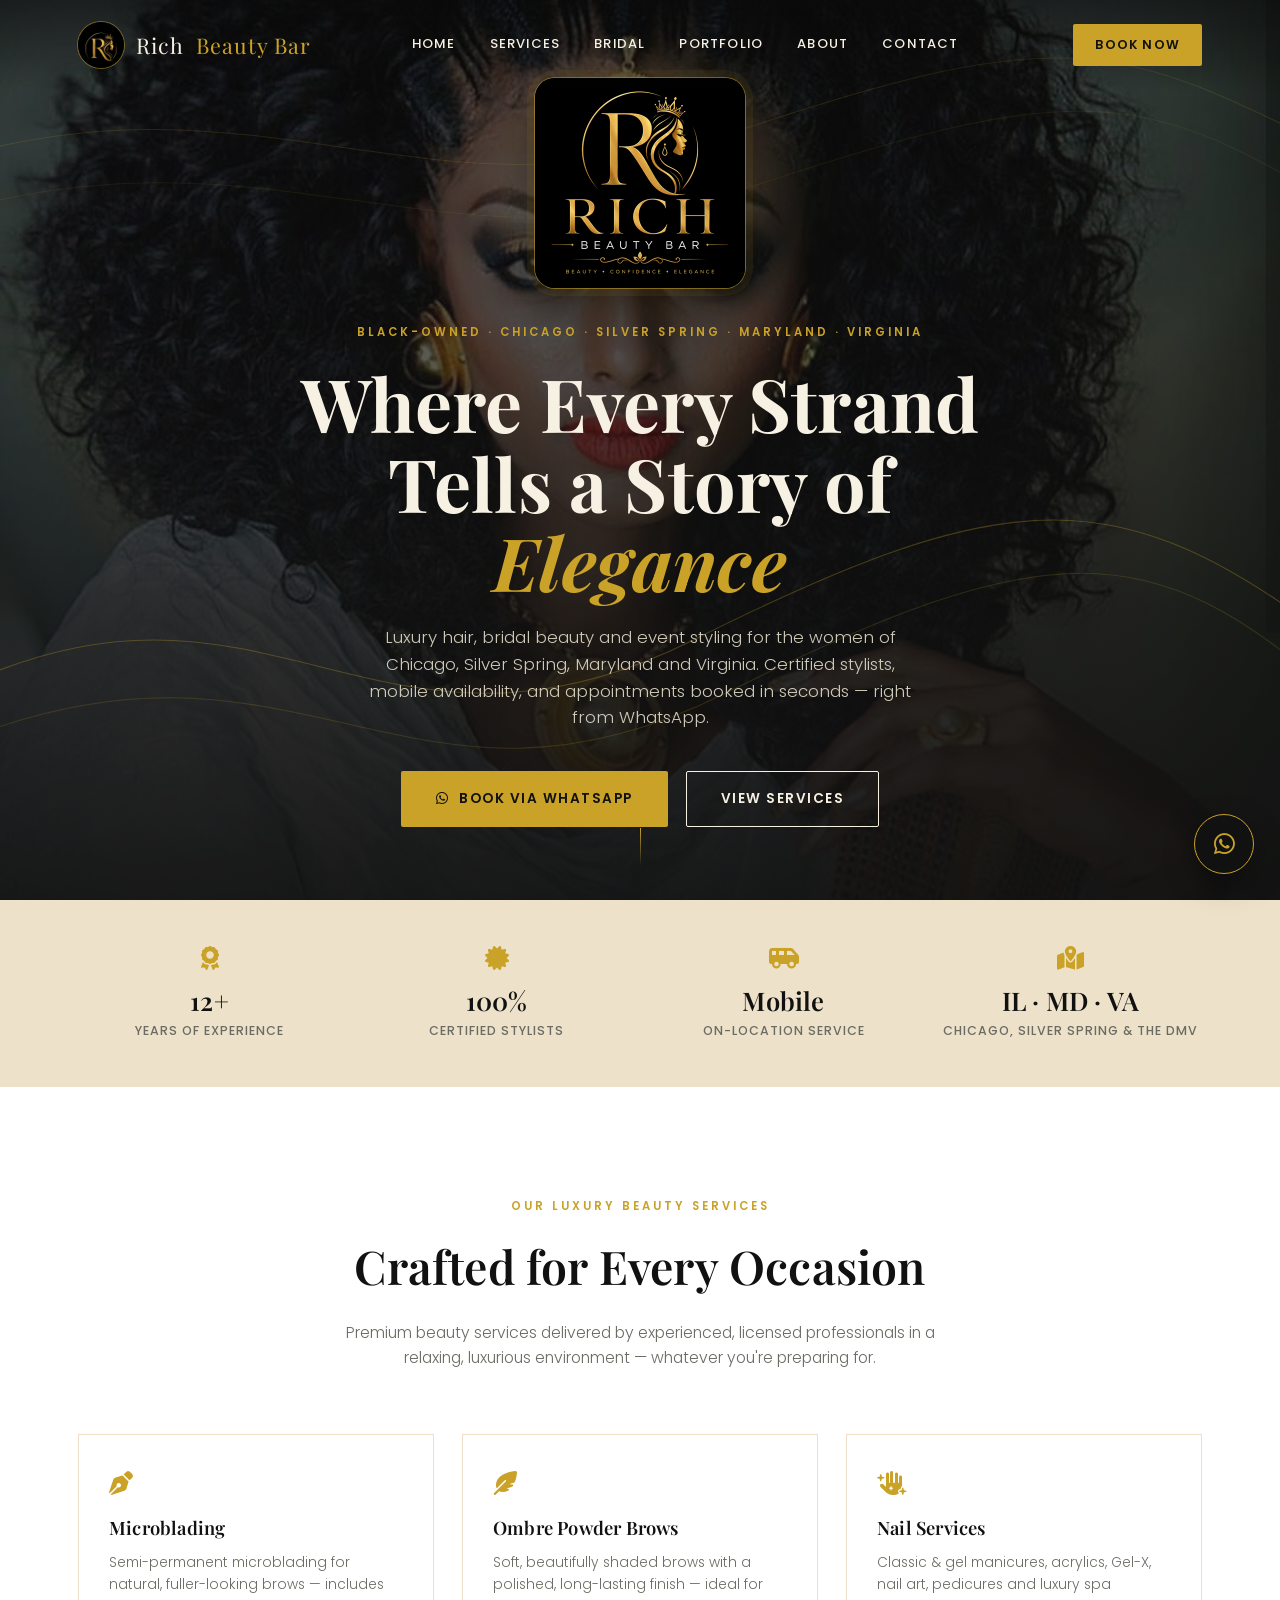
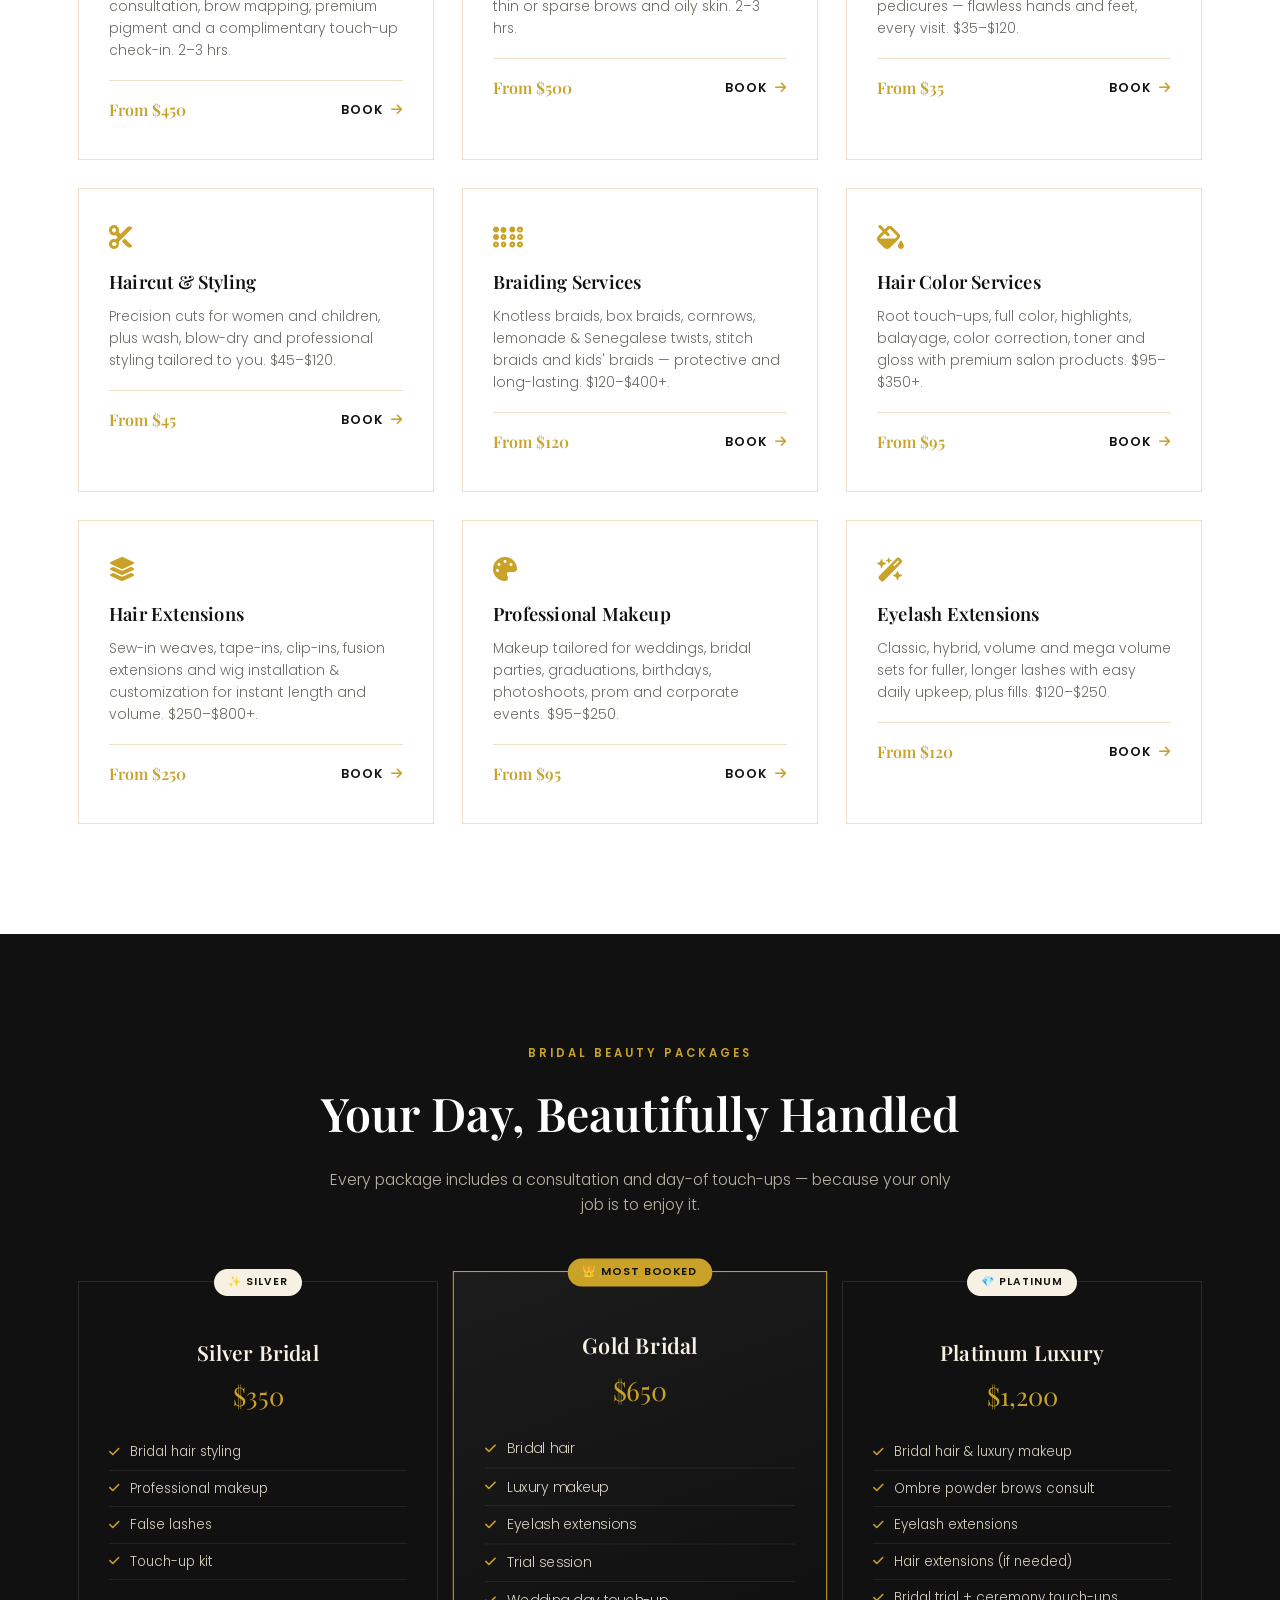
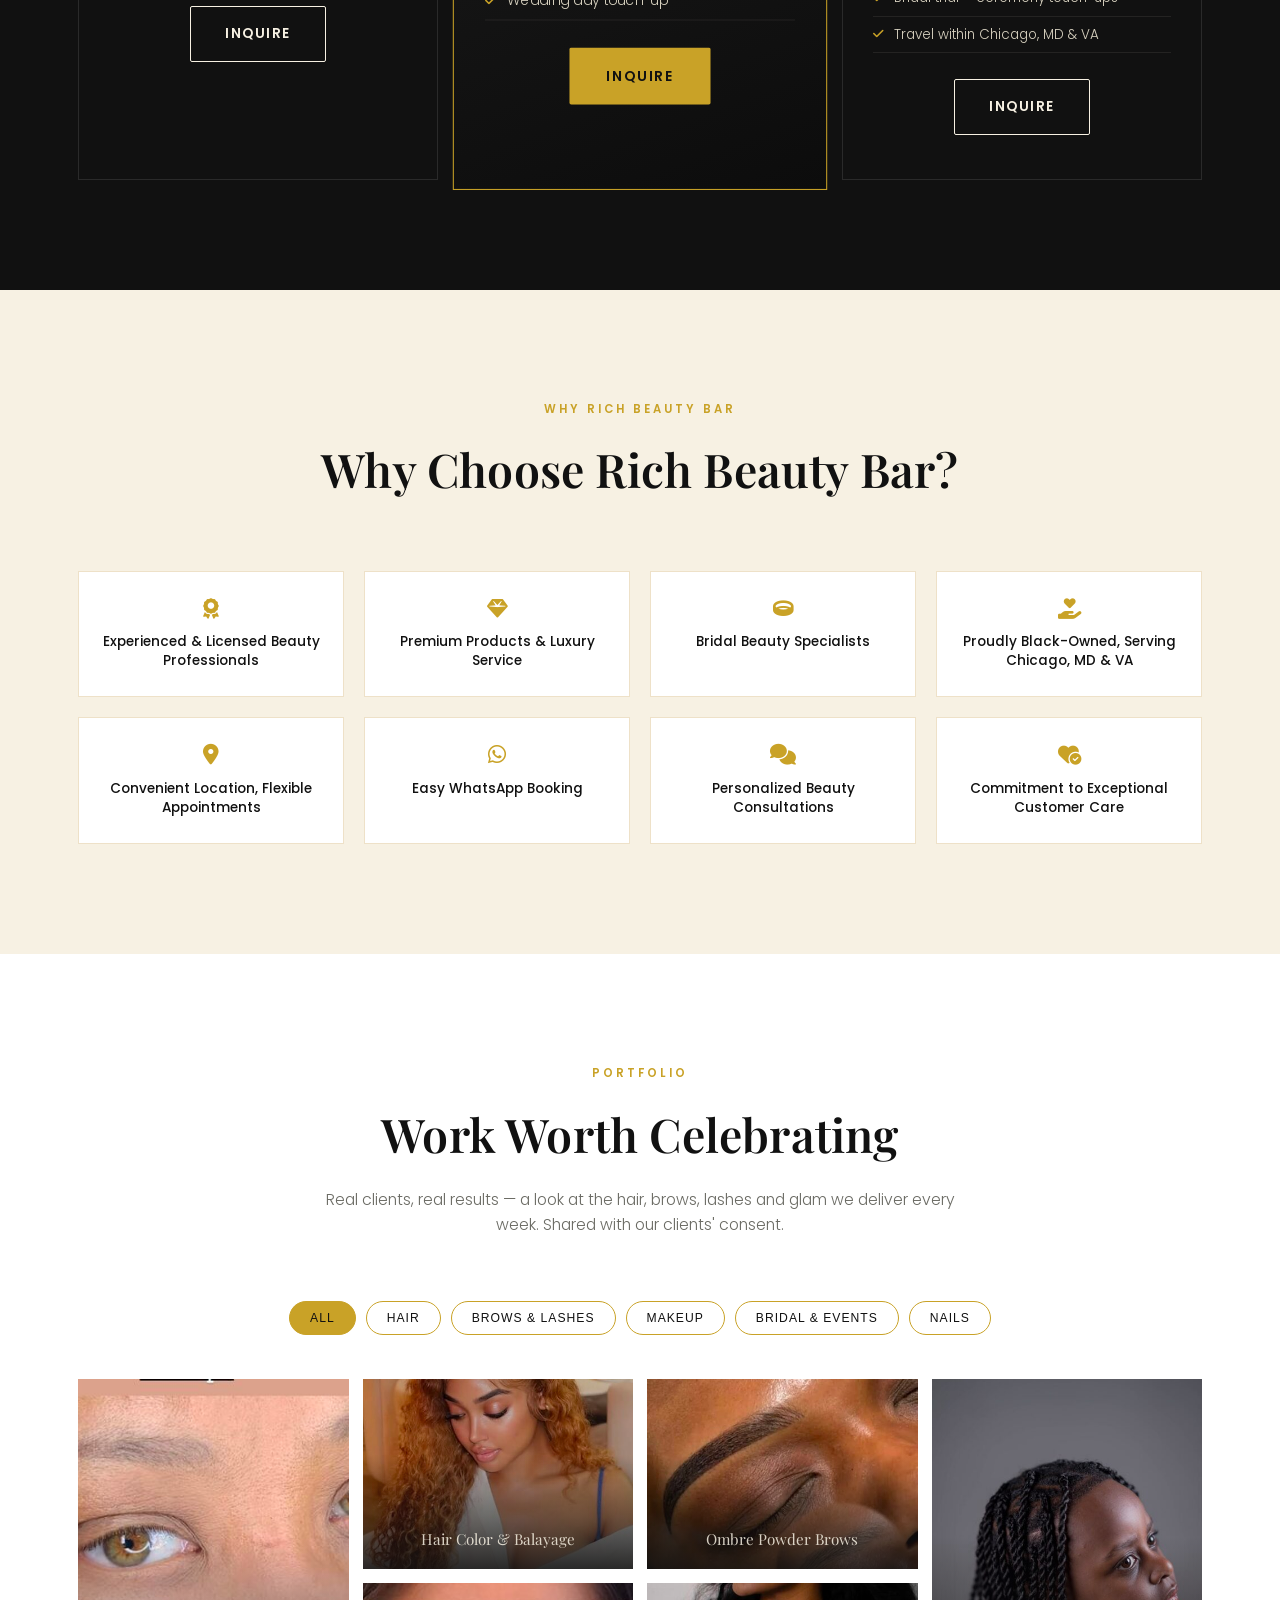
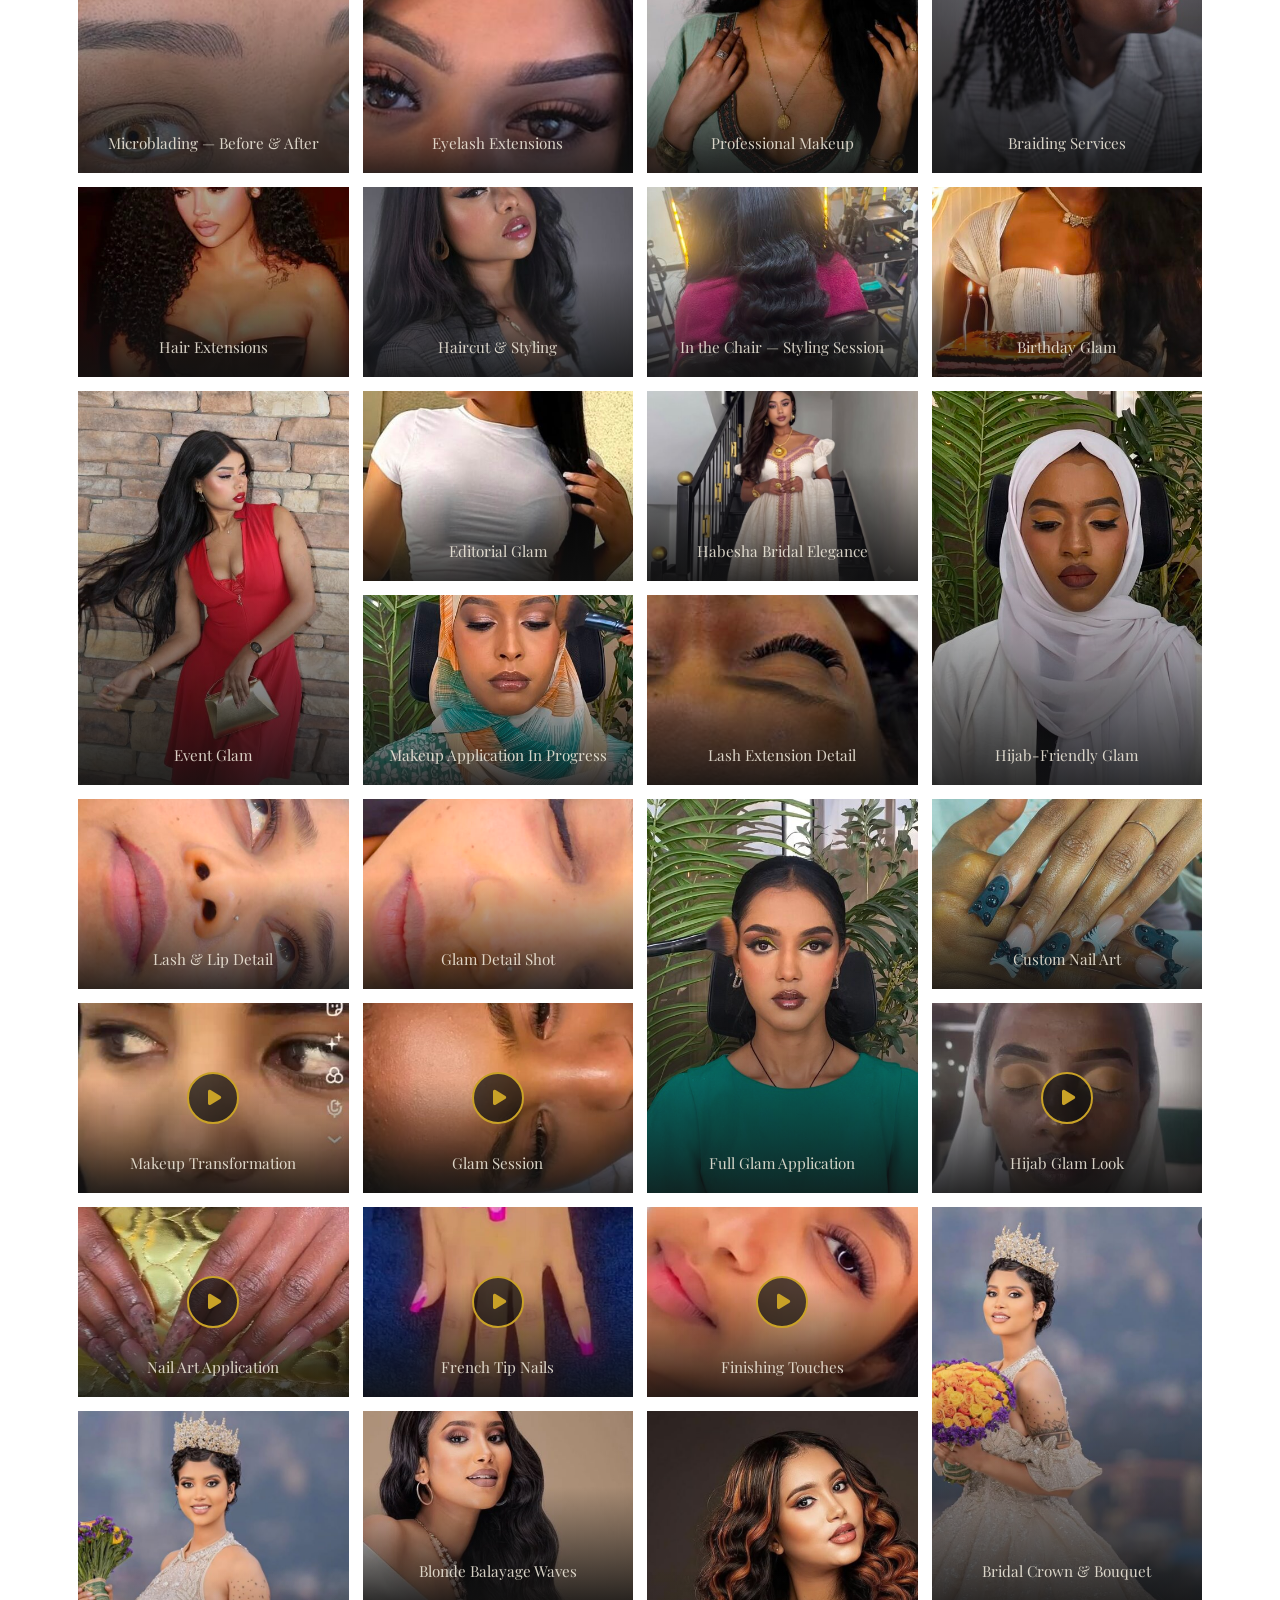
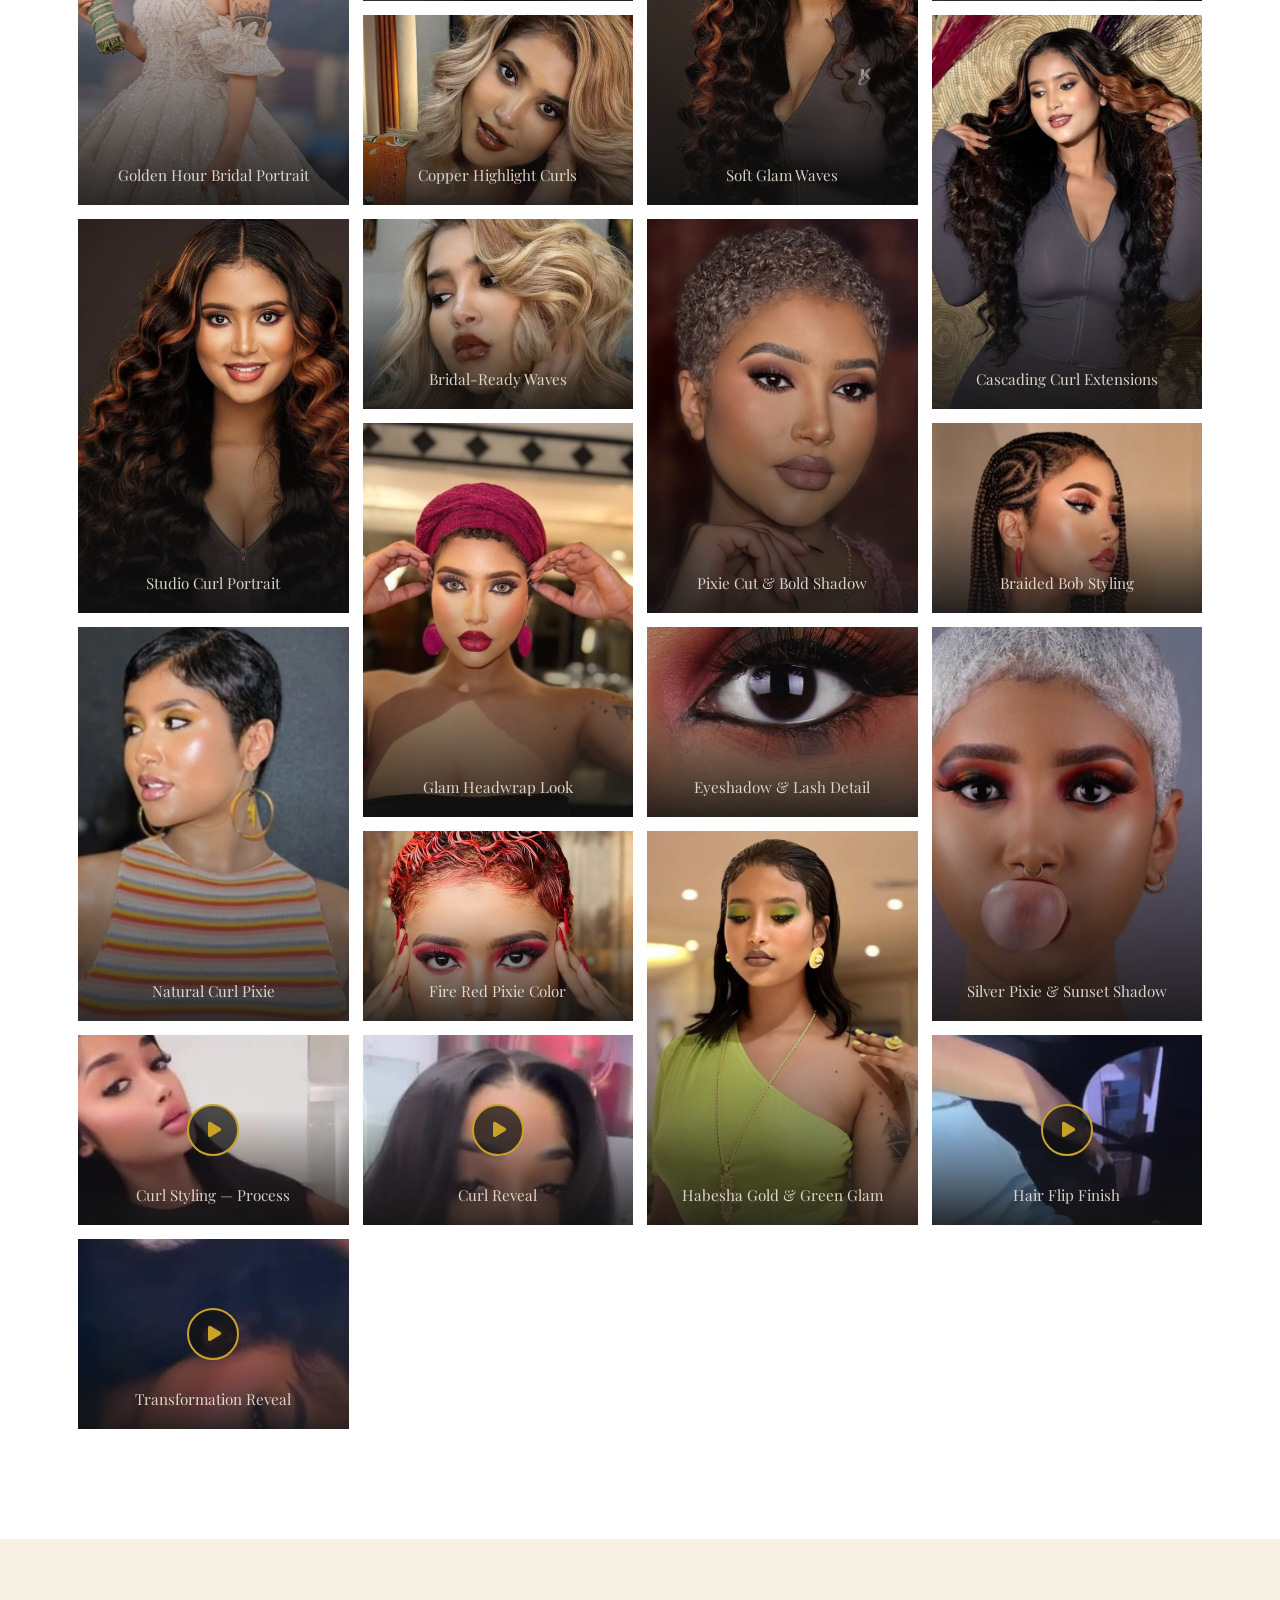
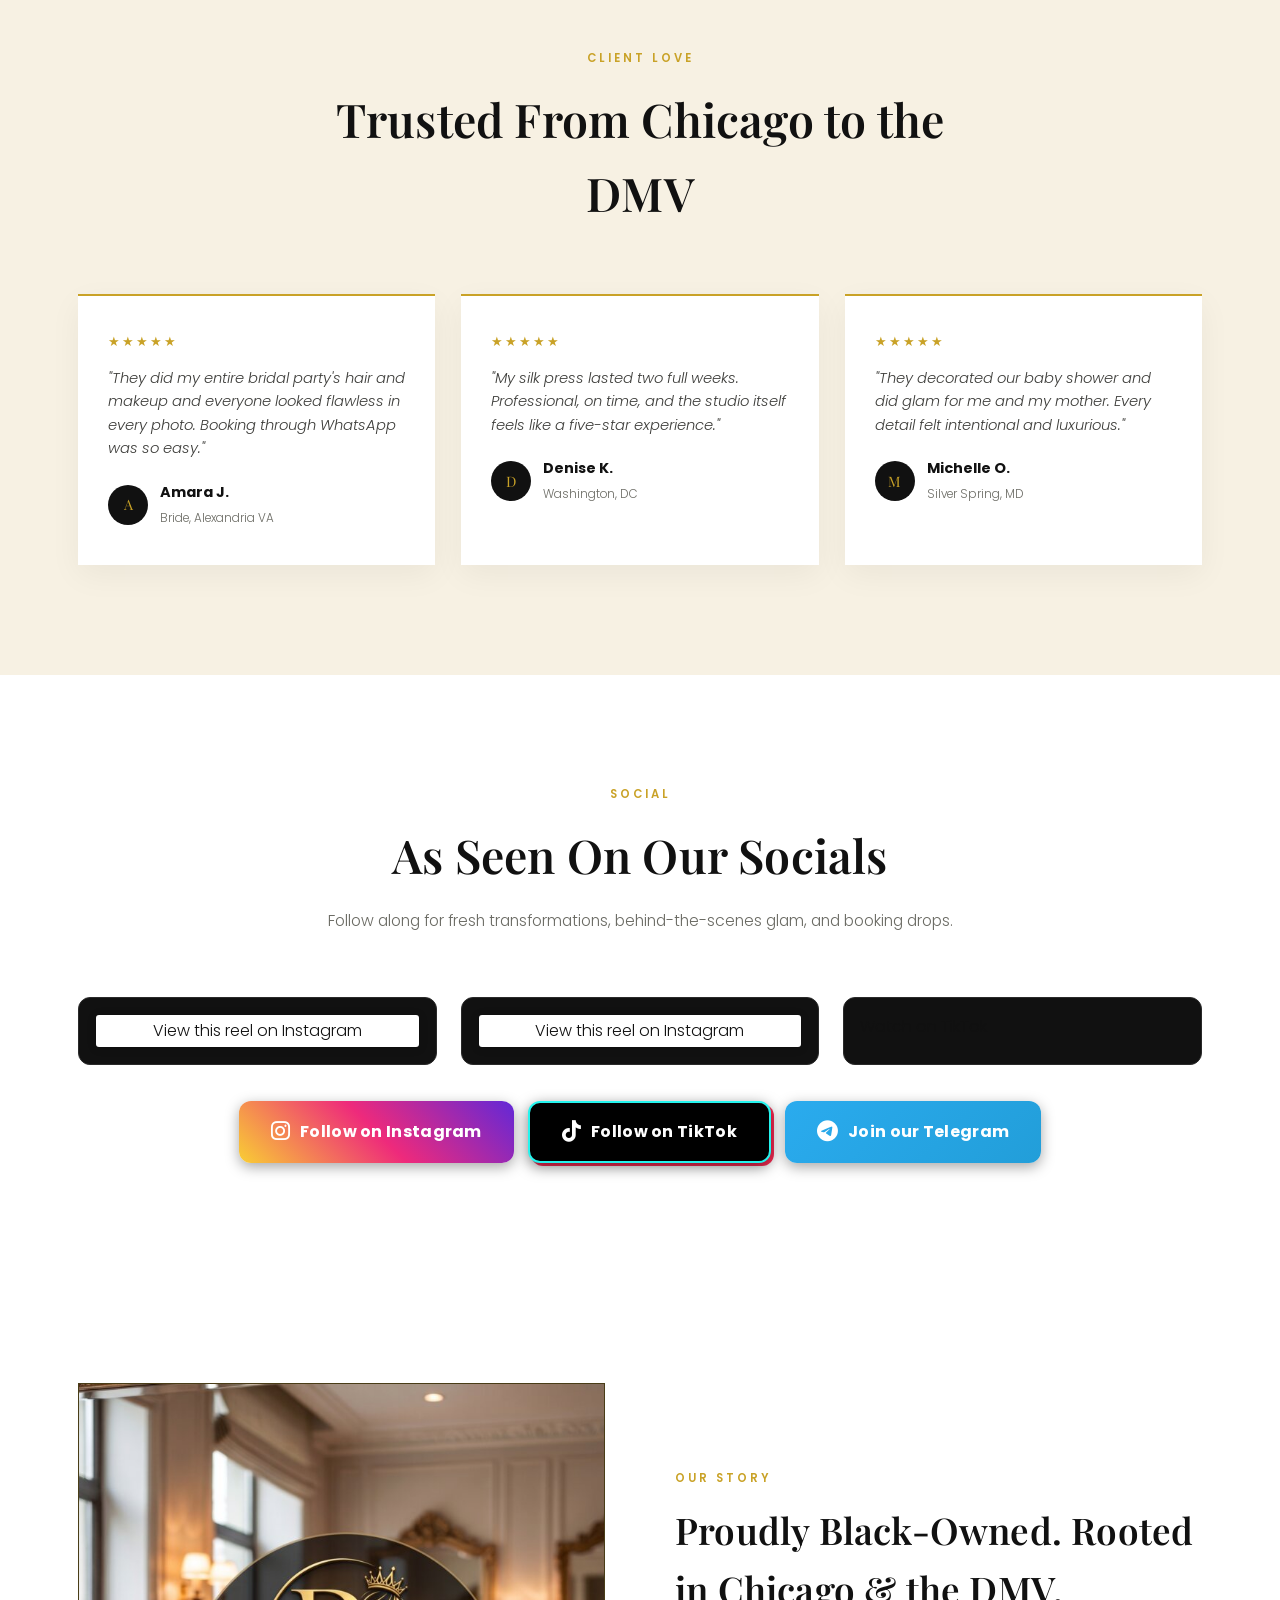
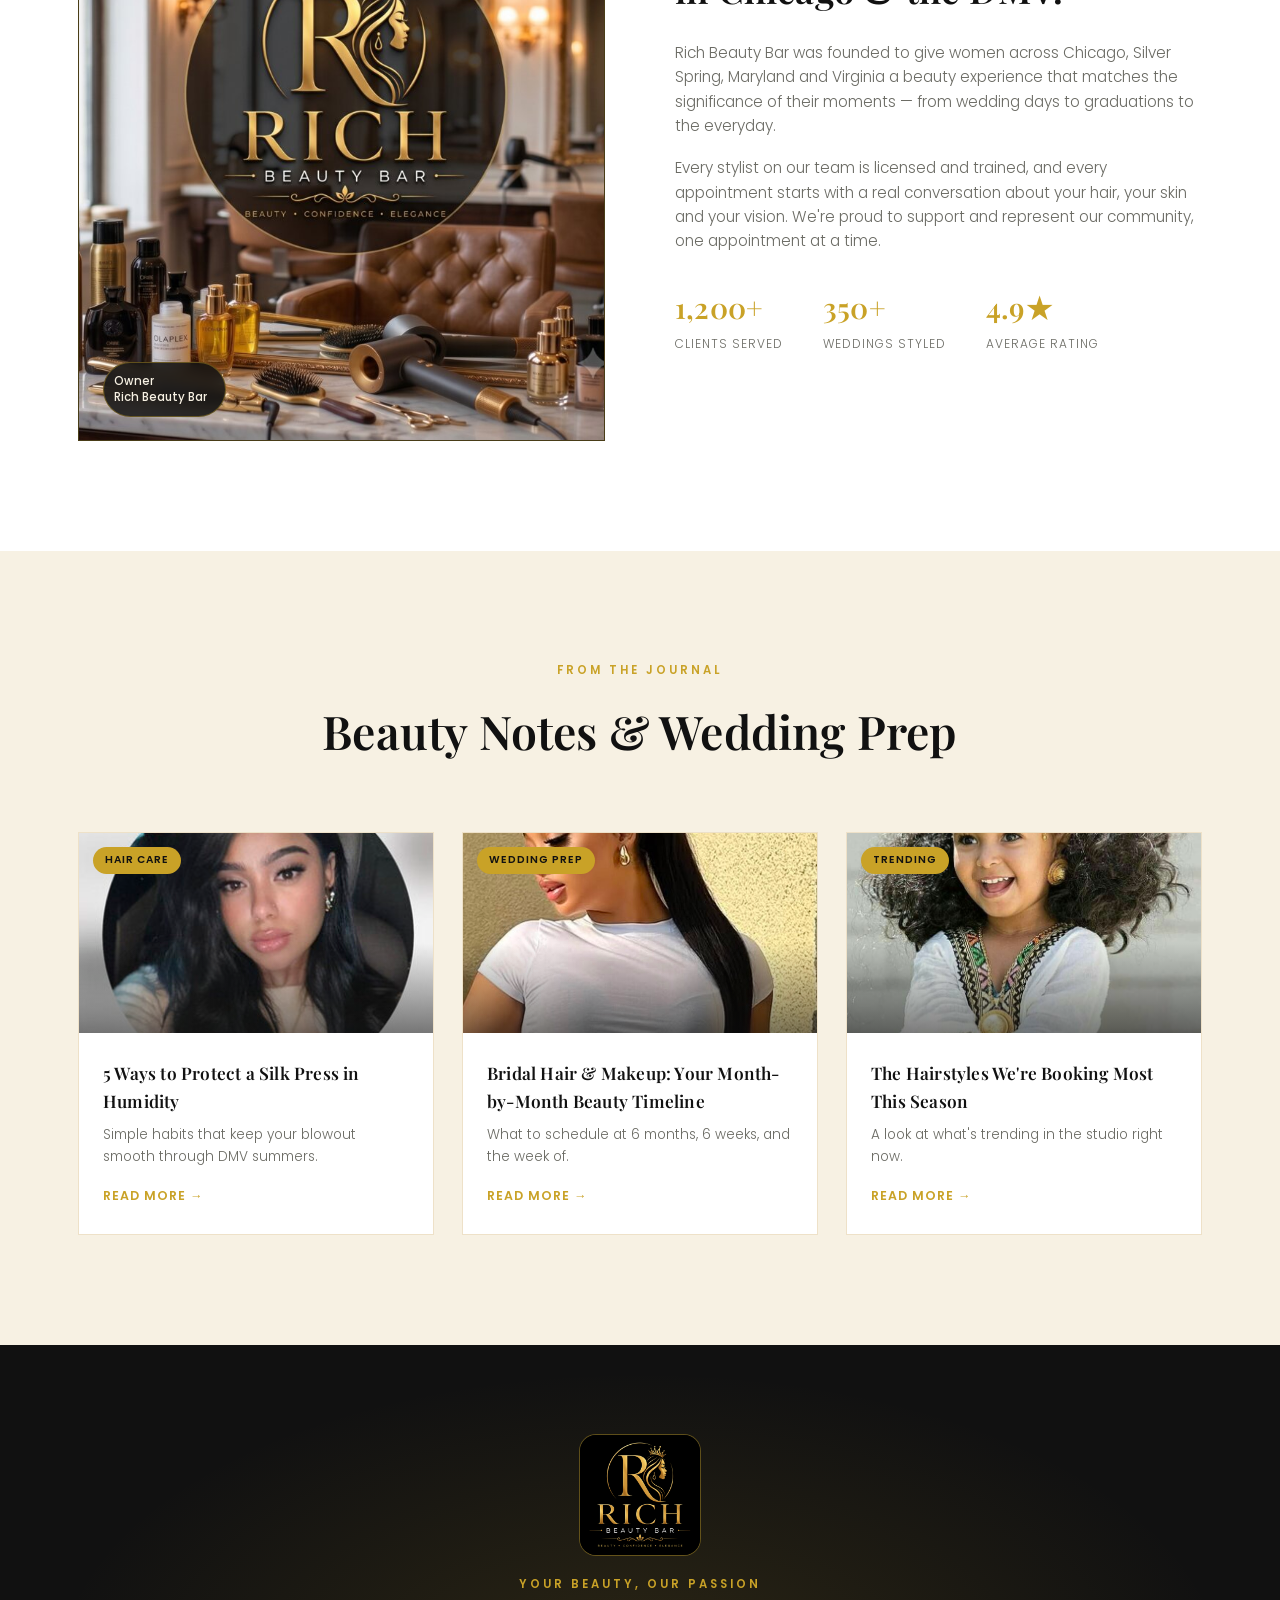
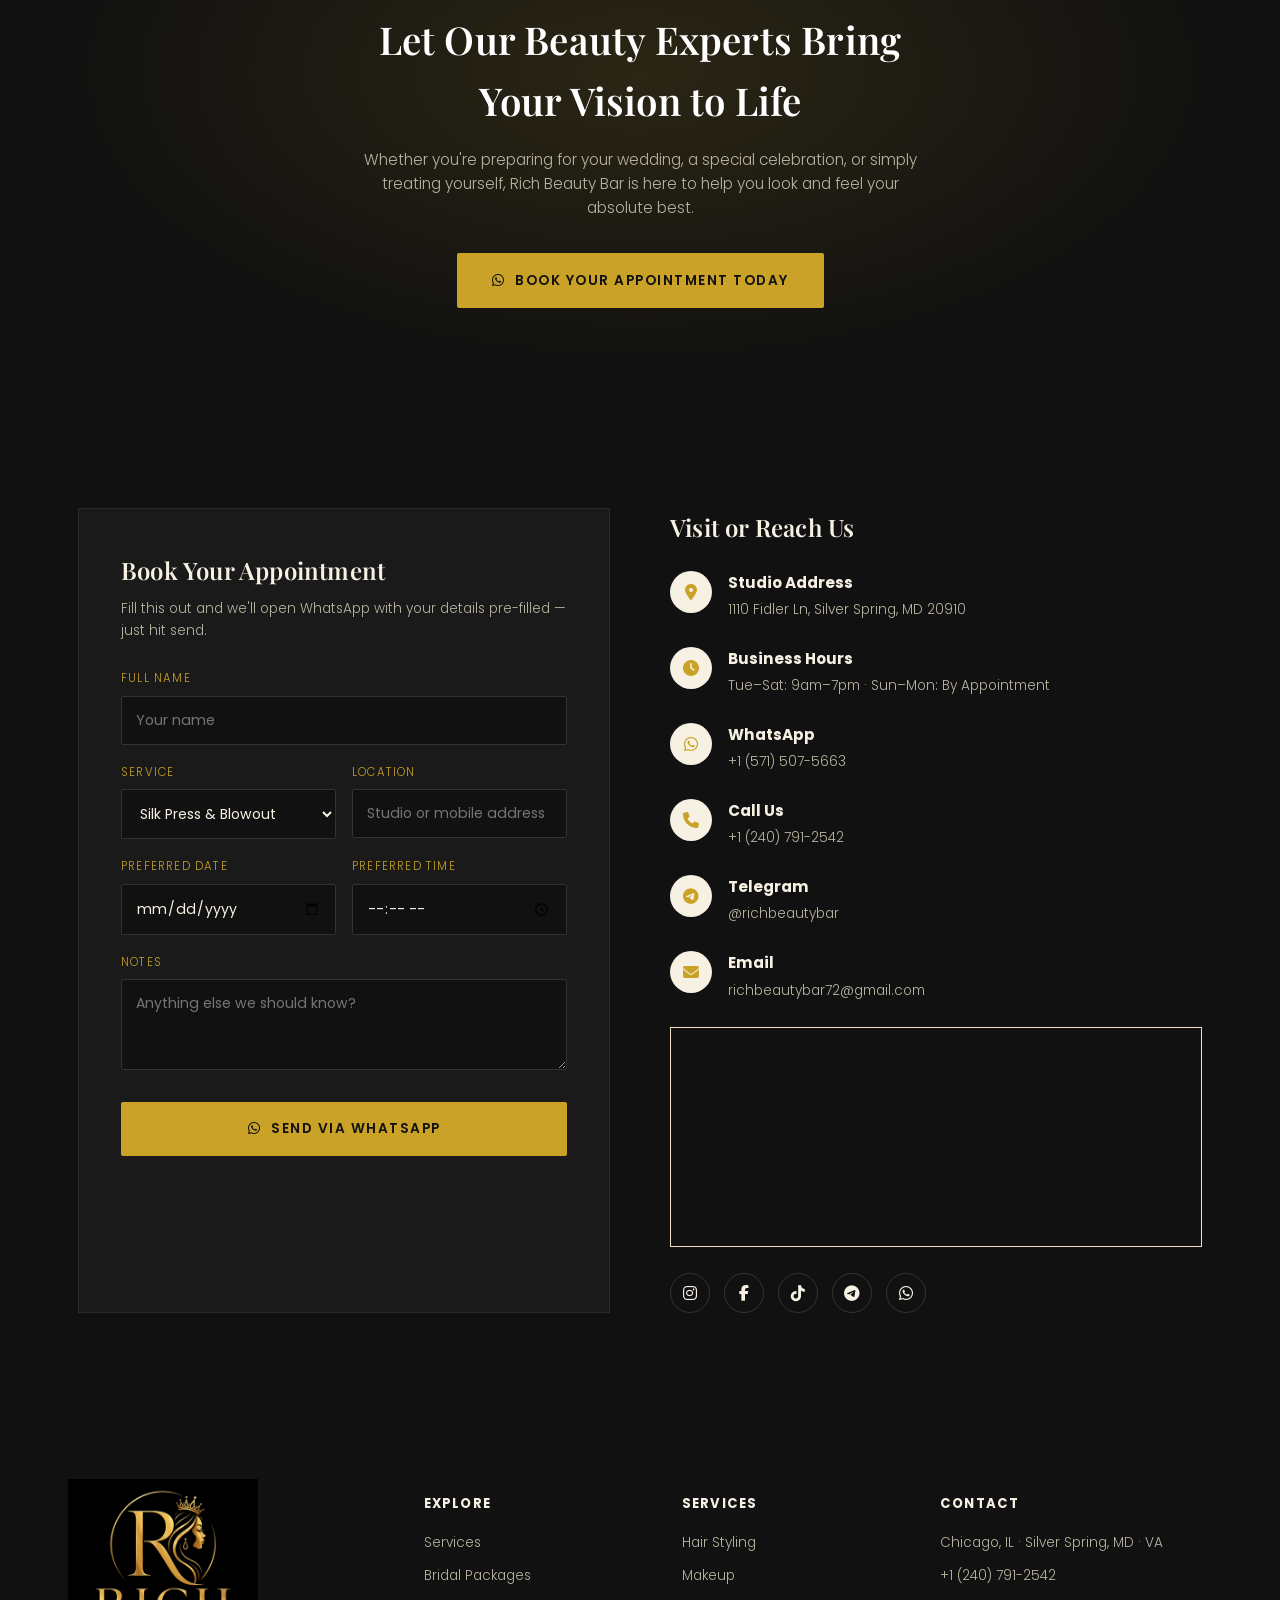
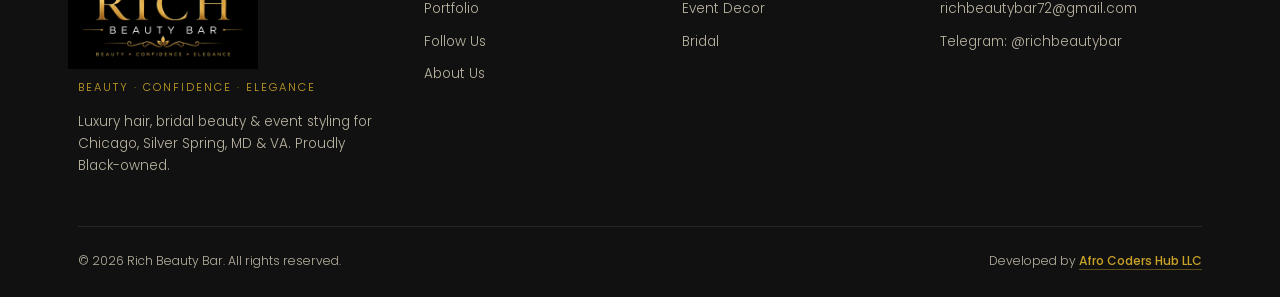
==== commit bb6556d4: "Activate WhatsApp booking on new number, add real studio address" ====
--- a/index.html
+++ b/index.html
@@ -46,18 +46,19 @@
   "logo": "https://www.richbeautybar.com/images/logo-monogram.png",
   "url": "https://www.richbeautybar.com/",
   "email": "richbeautybar72@gmail.com",
+  "telephone": "+1-240-791-2542",
   "priceRange": "$$-$$$",
   "description": "Black-owned luxury hair, bridal makeup and beauty studio serving Chicago, Silver Spring, Maryland and Virginia. Services include braiding, microblading, hair extensions, nails, lashes and bridal packages.",
   "address": {
     "@type": "PostalAddress",
-    "streetAddress": "1200 Luxury Row, Suite 4",
-    "addressLocality": "Washington",
-    "addressRegion": "DC",
-    "postalCode": "20001",
+    "streetAddress": "1110 Fidler Ln",
+    "addressLocality": "Silver Spring",
+    "addressRegion": "MD",
+    "postalCode": "20910",
     "addressCountry": "US"
   },
   "areaServed": ["Chicago", "Silver Spring", "Maryland", "Virginia"],
-  "sameAs": ["https://www.instagram.com/rich_beautybar72/", "https://www.tiktok.com/@richbeautybar72", "https://t.me/richbeautybar"],
+  "sameAs": ["https://www.instagram.com/rich_beautybar72/", "https://www.tiktok.com/@richbeautybar72", "https://t.me/richbeautybar", "https://wa.me/12407912542"],
   "openingHoursSpecification": [
     { "@type": "OpeningHoursSpecification", "dayOfWeek": ["Tuesday","Wednesday","Thursday","Friday","Saturday"], "opens": "09:00", "closes": "19:00" }
   ],
@@ -87,10 +88,10 @@
       <a href="#portfolio">Portfolio</a>
       <a href="#about">About</a>
       <a href="#contact">Contact</a>
-      <a href="javascript:void(0)" onclick="alert(&quot;Online booking is temporarily paused while we set up our new business phone line. Please check back soon, or reach us via Instagram, TikTok, or Telegram in the meantime!&quot;); return false;" style="opacity:.55;cursor:not-allowed;" aria-disabled="true" target="_blank" rel="noopener" class="btn btn-gold mobile-book"><i class="fa-brands fa-whatsapp"></i> Book Now</a>
+      <a href="https://wa.me/12407912542?text=Hello%2C%20I%27d%20like%20to%20book%20an%20appointment." target="_blank" rel="noopener" class="btn btn-gold mobile-book"><i class="fa-brands fa-whatsapp"></i> Book Now</a>
     </nav>
     <div class="nav-overlay" id="navOverlay"></div>
-    <a class="nav-cta" href="javascript:void(0)" onclick="alert(&quot;Online booking is temporarily paused while we set up our new business phone line. Please check back soon, or reach us via Instagram, TikTok, or Telegram in the meantime!&quot;); return false;" style="opacity:.55;cursor:not-allowed;" aria-disabled="true" target="_blank" rel="noopener">Book Now</a>
+    <a class="nav-cta" href="https://wa.me/12407912542?text=Hello%2C%20I%27d%20like%20to%20book%20an%20appointment." target="_blank" rel="noopener">Book Now</a>
     <button class="burger" id="burger" aria-label="Open menu" aria-expanded="false" aria-controls="navLinks"><span></span><span></span><span></span></button>
   </div>
 </header>
@@ -115,7 +116,7 @@
     <h1 class="reveal">Where Every Strand Tells a Story of <em>Elegance</em></h1>
     <p class="reveal">Luxury hair, bridal beauty and event styling for the women of Chicago, Silver Spring, Maryland and Virginia. Certified stylists, mobile availability, and appointments booked in seconds — right from WhatsApp.</p>
     <div class="hero-btns reveal">
-      <a href="javascript:void(0)" onclick="alert(&quot;Online booking is temporarily paused while we set up our new business phone line. Please check back soon, or reach us via Instagram, TikTok, or Telegram in the meantime!&quot;); return false;" style="opacity:.55;cursor:not-allowed;" aria-disabled="true" target="_blank" rel="noopener" class="btn btn-gold"><i class="fa-brands fa-whatsapp"></i> Book via WhatsApp</a>
+      <a href="https://wa.me/12407912542?text=Hello%2C%20I%27d%20like%20to%20book%20an%20appointment." target="_blank" rel="noopener" class="btn btn-gold"><i class="fa-brands fa-whatsapp"></i> Book via WhatsApp</a>
       <a href="#services" class="btn btn-outline">View Services</a>
     </div>
   </div>
@@ -142,23 +143,23 @@
     </div>
 
     <div class="svc-grid reveal">
-      <div class="svc-card"><i class="fa-solid fa-pen-nib"></i><h4>Microblading</h4><p>Semi-permanent microblading for natural, fuller-looking brows — includes consultation, brow mapping, premium pigment and a complimentary touch-up check-in. 2–3 hrs.</p><div class="svc-meta"><span class="price">From $450</span><a href="javascript:void(0)" onclick="alert(&quot;Online booking is temporarily paused while we set up our new business phone line. Please check back soon, or reach us via Instagram, TikTok, or Telegram in the meantime!&quot;); return false;" style="opacity:.55;cursor:not-allowed;" aria-disabled="true" target="_blank" data-service="12+">Book <i class="fa-solid fa-arrow-right"></i></a></div></div>
-
-      <div class="svc-card"><i class="fa-solid fa-feather-pointed"></i><h4>Ombre Powder Brows</h4><p>Soft, beautifully shaded brows with a polished, long-lasting finish — ideal for thin or sparse brows and oily skin. 2–3 hrs.</p><div class="svc-meta"><span class="price">From $500</span><a href="javascript:void(0)" onclick="alert(&quot;Online booking is temporarily paused while we set up our new business phone line. Please check back soon, or reach us via Instagram, TikTok, or Telegram in the meantime!&quot;); return false;" style="opacity:.55;cursor:not-allowed;" aria-disabled="true" target="_blank" data-service="Ombre Powder Brows">Book <i class="fa-solid fa-arrow-right"></i></a></div></div>
-
-      <div class="svc-card"><i class="fa-solid fa-hand-sparkles"></i><h4>Nail Services</h4><p>Classic &amp; gel manicures, acrylics, Gel-X, nail art, pedicures and luxury spa pedicures — flawless hands and feet, every visit. $35–$120.</p><div class="svc-meta"><span class="price">From $35</span><a href="javascript:void(0)" onclick="alert(&quot;Online booking is temporarily paused while we set up our new business phone line. Please check back soon, or reach us via Instagram, TikTok, or Telegram in the meantime!&quot;); return false;" style="opacity:.55;cursor:not-allowed;" aria-disabled="true" target="_blank" data-service="Nail Services">Book <i class="fa-solid fa-arrow-right"></i></a></div></div>
-
-      <div class="svc-card"><i class="fa-solid fa-scissors"></i><h4>Haircut &amp; Styling</h4><p>Precision cuts for women and children, plus wash, blow-dry and professional styling tailored to you. $45–$120.</p><div class="svc-meta"><span class="price">From $45</span><a href="javascript:void(0)" onclick="alert(&quot;Online booking is temporarily paused while we set up our new business phone line. Please check back soon, or reach us via Instagram, TikTok, or Telegram in the meantime!&quot;); return false;" style="opacity:.55;cursor:not-allowed;" aria-disabled="true" target="_blank" data-service="Haircut & Styling">Book <i class="fa-solid fa-arrow-right"></i></a></div></div>
-
-      <div class="svc-card"><i class="fa-solid fa-braille"></i><h4>Braiding Services</h4><p>Knotless braids, box braids, cornrows, lemonade &amp; Senegalese twists, stitch braids and kids' braids — protective and long-lasting. $120–$400+.</p><div class="svc-meta"><span class="price">From $120</span><a href="javascript:void(0)" onclick="alert(&quot;Online booking is temporarily paused while we set up our new business phone line. Please check back soon, or reach us via Instagram, TikTok, or Telegram in the meantime!&quot;); return false;" style="opacity:.55;cursor:not-allowed;" aria-disabled="true" target="_blank" data-service="Braiding Services">Book <i class="fa-solid fa-arrow-right"></i></a></div></div>
-
-      <div class="svc-card"><i class="fa-solid fa-fill-drip"></i><h4>Hair Color Services</h4><p>Root touch-ups, full color, highlights, balayage, color correction, toner and gloss with premium salon products. $95–$350+.</p><div class="svc-meta"><span class="price">From $95</span><a href="javascript:void(0)" onclick="alert(&quot;Online booking is temporarily paused while we set up our new business phone line. Please check back soon, or reach us via Instagram, TikTok, or Telegram in the meantime!&quot;); return false;" style="opacity:.55;cursor:not-allowed;" aria-disabled="true" target="_blank" data-service="Hair Color Services">Book <i class="fa-solid fa-arrow-right"></i></a></div></div>
-
-      <div class="svc-card"><i class="fa-solid fa-layer-group"></i><h4>Hair Extensions</h4><p>Sew-in weaves, tape-ins, clip-ins, fusion extensions and wig installation &amp; customization for instant length and volume. $250–$800+.</p><div class="svc-meta"><span class="price">From $250</span><a href="javascript:void(0)" onclick="alert(&quot;Online booking is temporarily paused while we set up our new business phone line. Please check back soon, or reach us via Instagram, TikTok, or Telegram in the meantime!&quot;); return false;" style="opacity:.55;cursor:not-allowed;" aria-disabled="true" target="_blank" data-service="Hair Extensions">Book <i class="fa-solid fa-arrow-right"></i></a></div></div>
-
-      <div class="svc-card"><i class="fa-solid fa-palette"></i><h4>Professional Makeup</h4><p>Makeup tailored for weddings, bridal parties, graduations, birthdays, photoshoots, prom and corporate events. $95–$250.</p><div class="svc-meta"><span class="price">From $95</span><a href="javascript:void(0)" onclick="alert(&quot;Online booking is temporarily paused while we set up our new business phone line. Please check back soon, or reach us via Instagram, TikTok, or Telegram in the meantime!&quot;); return false;" style="opacity:.55;cursor:not-allowed;" aria-disabled="true" target="_blank" data-service="Professional Makeup">Book <i class="fa-solid fa-arrow-right"></i></a></div></div>
-
-      <div class="svc-card"><i class="fa-solid fa-wand-magic-sparkles"></i><h4>Eyelash Extensions</h4><p>Classic, hybrid, volume and mega volume sets for fuller, longer lashes with easy daily upkeep, plus fills. $120–$250.</p><div class="svc-meta"><span class="price">From $120</span><a href="javascript:void(0)" onclick="alert(&quot;Online booking is temporarily paused while we set up our new business phone line. Please check back soon, or reach us via Instagram, TikTok, or Telegram in the meantime!&quot;); return false;" style="opacity:.55;cursor:not-allowed;" aria-disabled="true" target="_blank" data-service="Eyelash Extensions">Book <i class="fa-solid fa-arrow-right"></i></a></div></div>
+      <div class="svc-card"><i class="fa-solid fa-pen-nib"></i><h4>Microblading</h4><p>Semi-permanent microblading for natural, fuller-looking brows — includes consultation, brow mapping, premium pigment and a complimentary touch-up check-in. 2–3 hrs.</p><div class="svc-meta"><span class="price">From $450</span><a href="https://wa.me/12407912542?text=Hi!%20I%27d%20like%20to%20book%20Microblading." target="_blank" data-service="12+">Book <i class="fa-solid fa-arrow-right"></i></a></div></div>
+
+      <div class="svc-card"><i class="fa-solid fa-feather-pointed"></i><h4>Ombre Powder Brows</h4><p>Soft, beautifully shaded brows with a polished, long-lasting finish — ideal for thin or sparse brows and oily skin. 2–3 hrs.</p><div class="svc-meta"><span class="price">From $500</span><a href="https://wa.me/12407912542?text=Hi!%20I%27d%20like%20to%20book%20Ombre%20Powder%20Brows." target="_blank" data-service="Ombre Powder Brows">Book <i class="fa-solid fa-arrow-right"></i></a></div></div>
+
+      <div class="svc-card"><i class="fa-solid fa-hand-sparkles"></i><h4>Nail Services</h4><p>Classic &amp; gel manicures, acrylics, Gel-X, nail art, pedicures and luxury spa pedicures — flawless hands and feet, every visit. $35–$120.</p><div class="svc-meta"><span class="price">From $35</span><a href="https://wa.me/12407912542?text=Hi!%20I%27d%20like%20to%20book%20a%20Nail%20Service." target="_blank" data-service="Nail Services">Book <i class="fa-solid fa-arrow-right"></i></a></div></div>
+
+      <div class="svc-card"><i class="fa-solid fa-scissors"></i><h4>Haircut &amp; Styling</h4><p>Precision cuts for women and children, plus wash, blow-dry and professional styling tailored to you. $45–$120.</p><div class="svc-meta"><span class="price">From $45</span><a href="https://wa.me/12407912542?text=Hi!%20I%27d%20like%20to%20book%20a%20Haircut%20%26%20Styling." target="_blank" data-service="Haircut & Styling">Book <i class="fa-solid fa-arrow-right"></i></a></div></div>
+
+      <div class="svc-card"><i class="fa-solid fa-braille"></i><h4>Braiding Services</h4><p>Knotless braids, box braids, cornrows, lemonade &amp; Senegalese twists, stitch braids and kids' braids — protective and long-lasting. $120–$400+.</p><div class="svc-meta"><span class="price">From $120</span><a href="https://wa.me/12407912542?text=Hi!%20I%27d%20like%20to%20book%20a%20Braiding%20Service." target="_blank" data-service="Braiding Services">Book <i class="fa-solid fa-arrow-right"></i></a></div></div>
+
+      <div class="svc-card"><i class="fa-solid fa-fill-drip"></i><h4>Hair Color Services</h4><p>Root touch-ups, full color, highlights, balayage, color correction, toner and gloss with premium salon products. $95–$350+.</p><div class="svc-meta"><span class="price">From $95</span><a href="https://wa.me/12407912542?text=Hi!%20I%27d%20like%20to%20book%20a%20Hair%20Color%20Service." target="_blank" data-service="Hair Color Services">Book <i class="fa-solid fa-arrow-right"></i></a></div></div>
+
+      <div class="svc-card"><i class="fa-solid fa-layer-group"></i><h4>Hair Extensions</h4><p>Sew-in weaves, tape-ins, clip-ins, fusion extensions and wig installation &amp; customization for instant length and volume. $250–$800+.</p><div class="svc-meta"><span class="price">From $250</span><a href="https://wa.me/12407912542?text=Hi!%20I%27d%20like%20to%20book%20Hair%20Extensions." target="_blank" data-service="Hair Extensions">Book <i class="fa-solid fa-arrow-right"></i></a></div></div>
+
+      <div class="svc-card"><i class="fa-solid fa-palette"></i><h4>Professional Makeup</h4><p>Makeup tailored for weddings, bridal parties, graduations, birthdays, photoshoots, prom and corporate events. $95–$250.</p><div class="svc-meta"><span class="price">From $95</span><a href="https://wa.me/12407912542?text=Hi!%20I%27d%20like%20to%20book%20Professional%20Makeup." target="_blank" data-service="Professional Makeup">Book <i class="fa-solid fa-arrow-right"></i></a></div></div>
+
+      <div class="svc-card"><i class="fa-solid fa-wand-magic-sparkles"></i><h4>Eyelash Extensions</h4><p>Classic, hybrid, volume and mega volume sets for fuller, longer lashes with easy daily upkeep, plus fills. $120–$250.</p><div class="svc-meta"><span class="price">From $120</span><a href="https://wa.me/12407912542?text=Hi!%20I%27d%20like%20to%20book%20Eyelash%20Extensions." target="_blank" data-service="Eyelash Extensions">Book <i class="fa-solid fa-arrow-right"></i></a></div></div>
     </div>
   </div>
 </section>
@@ -177,21 +178,21 @@
         <h4>Silver Bridal</h4>
         <div class="pkg-price">$350</div>
         <ul><li><i class="fa-solid fa-check"></i>Bridal hair styling</li><li><i class="fa-solid fa-check"></i>Professional makeup</li><li><i class="fa-solid fa-check"></i>False lashes</li><li><i class="fa-solid fa-check"></i>Touch-up kit</li></ul>
-        <a href="javascript:void(0)" onclick="alert(&quot;Online booking is temporarily paused while we set up our new business phone line. Please check back soon, or reach us via Instagram, TikTok, or Telegram in the meantime!&quot;); return false;" style="opacity:.55;cursor:not-allowed;" aria-disabled="true" target="_blank" data-service="Bridal Package" class="btn btn-outline">Inquire</a>
+        <a href="https://wa.me/12407912542?text=Hi!%20I%27d%20like%20to%20inquire%20about%20the%20Silver%20Bridal%20Package." target="_blank" data-service="Bridal Package" class="btn btn-outline">Inquire</a>
       </div>
       <div class="pkg-card featured">
         <span class="pkg-tag">👑 Most Booked</span>
         <h4>Gold Bridal</h4>
         <div class="pkg-price">$650</div>
         <ul><li><i class="fa-solid fa-check"></i>Bridal hair</li><li><i class="fa-solid fa-check"></i>Luxury makeup</li><li><i class="fa-solid fa-check"></i>Eyelash extensions</li><li><i class="fa-solid fa-check"></i>Trial session</li><li><i class="fa-solid fa-check"></i>Wedding day touch-up</li></ul>
-        <a href="javascript:void(0)" onclick="alert(&quot;Online booking is temporarily paused while we set up our new business phone line. Please check back soon, or reach us via Instagram, TikTok, or Telegram in the meantime!&quot;); return false;" style="opacity:.55;cursor:not-allowed;" aria-disabled="true" target="_blank" data-service="Bridal Package" class="btn btn-gold">Inquire</a>
+        <a href="https://wa.me/12407912542?text=Hi!%20I%27d%20like%20to%20inquire%20about%20the%20Gold%20Bridal%20Package." target="_blank" data-service="Bridal Package" class="btn btn-gold">Inquire</a>
       </div>
       <div class="pkg-card">
         <span class="pkg-tag" style="background:var(--champagne);">💎 Platinum</span>
         <h4>Platinum Luxury</h4>
         <div class="pkg-price">$1,200</div>
         <ul><li><i class="fa-solid fa-check"></i>Bridal hair &amp; luxury makeup</li><li><i class="fa-solid fa-check"></i>Ombre powder brows consult</li><li><i class="fa-solid fa-check"></i>Eyelash extensions</li><li><i class="fa-solid fa-check"></i>Hair extensions (if needed)</li><li><i class="fa-solid fa-check"></i>Bridal trial + ceremony touch-ups</li><li><i class="fa-solid fa-check"></i>Travel within Chicago, MD &amp; VA</li></ul>
-        <a href="javascript:void(0)" onclick="alert(&quot;Online booking is temporarily paused while we set up our new business phone line. Please check back soon, or reach us via Instagram, TikTok, or Telegram in the meantime!&quot;); return false;" style="opacity:.55;cursor:not-allowed;" aria-disabled="true" target="_blank" data-service="Bridal Package" class="btn btn-outline">Inquire</a>
+        <a href="https://wa.me/12407912542?text=Hi!%20I%27d%20like%20to%20inquire%20about%20the%20Platinum%20Luxury%20Bridal%20Package." target="_blank" data-service="Bridal Package" class="btn btn-outline">Inquire</a>
       </div>
     </div>
   </div>
@@ -414,7 +415,7 @@
     <span class="eyebrow">Your Beauty, Our Passion</span>
     <h2>Let Our Beauty Experts Bring Your Vision to Life</h2>
     <p>Whether you're preparing for your wedding, a special celebration, or simply treating yourself, Rich Beauty Bar is here to help you look and feel your absolute best.</p>
-    <a href="javascript:void(0)" onclick="alert(&quot;Online booking is temporarily paused while we set up our new business phone line. Please check back soon, or reach us via Instagram, TikTok, or Telegram in the meantime!&quot;); return false;" style="opacity:.55;cursor:not-allowed;" aria-disabled="true" target="_blank" rel="noopener" class="btn btn-gold"><i class="fa-brands fa-whatsapp"></i> Book Your Appointment Today</a>
+    <a href="https://wa.me/12407912542?text=Hello%2C%20I%27d%20like%20to%20book%20an%20appointment." target="_blank" rel="noopener" class="btn btn-gold"><i class="fa-brands fa-whatsapp"></i> Book Your Appointment Today</a>
   </div>
 </section>
 
@@ -443,27 +444,27 @@
         <div class="form-row"><label>Preferred Time</label><input type="time" id="bkTime"></div>
       </div>
       <div class="form-row"><label>Notes</label><textarea id="bkNotes" rows="3" placeholder="Anything else we should know?"></textarea></div>
-      <button class="btn btn-gold wa-submit" id="bkSubmit" style="opacity:.55;cursor:not-allowed;"><i class="fa-brands fa-whatsapp"></i> Booking Temporarily Unavailable</button>
+      <button class="btn btn-gold wa-submit" id="bkSubmit"><i class="fa-brands fa-whatsapp"></i> Send via WhatsApp</button>
     </div>
 
     <div class="contact-info reveal">
       <h3 style="color:var(--champagne);">Visit or Reach Us</h3>
-      <div class="info-item"><i class="fa-solid fa-location-dot"></i><div><h5 style="color:var(--champagne);">Studio Address</h5><p style="color:#b9b3a0;">1200 Luxury Row, Suite 4, Washington, DC 20001</p></div></div>
+      <div class="info-item"><i class="fa-solid fa-location-dot"></i><div><h5 style="color:var(--champagne);">Studio Address</h5><p style="color:#b9b3a0;">1110 Fidler Ln, Silver Spring, MD 20910</p></div></div>
       <div class="info-item"><i class="fa-solid fa-clock"></i><div><h5 style="color:var(--champagne);">Business Hours</h5><p style="color:#b9b3a0;">Tue–Sat: 9am–7pm &middot; Sun–Mon: By Appointment</p></div></div>
-      <div class="info-item"><i class="fa-brands fa-whatsapp"></i><div><h5 style="color:var(--champagne);">WhatsApp</h5><p style="color:#b9b3a0;">Temporarily paused</p></div></div>
-      <div class="info-item"><i class="fa-solid fa-phone"></i><div><h5 style="color:var(--champagne);">Call Us</h5><p style="color:#b9b3a0;">Coming soon</p></div></div>
+      <div class="info-item"><i class="fa-brands fa-whatsapp"></i><div><h5 style="color:var(--champagne);">WhatsApp</h5><p style="color:#b9b3a0;"><a href="https://wa.me/12407912542" style="color:#b9b3a0;text-decoration:none;">+1 (571) 507-5663</a></p></div></div>
+      <div class="info-item"><i class="fa-solid fa-phone"></i><div><h5 style="color:var(--champagne);">Call Us</h5><p style="color:#b9b3a0;"><a href="tel:+12407912542" style="color:#b9b3a0;text-decoration:none;">+1 (240) 791-2542</a></p></div></div>
       <div class="info-item"><i class="fa-brands fa-telegram"></i><div><h5 style="color:var(--champagne);">Telegram</h5><p style="color:#b9b3a0;"><a href="https://t.me/richbeautybar" style="color:#b9b3a0;text-decoration:none;" target="_blank" rel="noopener">@richbeautybar</a></p></div></div>
       <div class="info-item"><i class="fa-solid fa-envelope"></i><div><h5 style="color:var(--champagne);">Email</h5><p style="color:#b9b3a0;">richbeautybar72@gmail.com</p></div></div>
       <div class="map-frame">
-        <iframe src="https://www.google.com/maps?q=Washington,DC&output=embed" loading="lazy" referrerpolicy="no-referrer-when-downgrade" title="Rich Beauty Bar location map"></iframe>
+        <iframe src="https://www.google.com/maps?q=1110+Fidler+Ln,+Silver+Spring,+MD+20910&output=embed" loading="lazy" referrerpolicy="no-referrer-when-downgrade" title="Rich Beauty Bar location map"></iframe>
       </div>
       <div class="social-row">
         <a href="https://www.instagram.com/rich_beautybar72/" style="color:var(--champagne);border-color:#333;" target="_blank" rel="noopener" aria-label="Follow us on Instagram"><i class="fa-brands fa-instagram"></i></a>
         <a href="#" style="color:var(--champagne);border-color:#333;" target="_blank" rel="noopener" aria-label="Follow us on Facebook"><i class="fa-brands fa-facebook-f"></i></a>
         <a href="https://www.tiktok.com/@richbeautybar72" style="color:var(--champagne);border-color:#333;" target="_blank" rel="noopener" aria-label="Follow us on TikTok"><i class="fa-brands fa-tiktok"></i></a>
         <a href="https://t.me/richbeautybar" style="color:var(--champagne);border-color:#333;" target="_blank" rel="noopener" aria-label="Message us on Telegram"><i class="fa-brands fa-telegram"></i></a>
-        <!-- Call icon temporarily removed — re-add once business phone number is ready: <a href="tel:+15715075663" aria-label="Call us"><i class="fa-solid fa-phone"></i></a> -->
-        <a href="javascript:void(0)" onclick="alert(&quot;Online booking is temporarily paused while we set up our new business phone line. Please check back soon, or reach us via Instagram, TikTok, or Telegram in the meantime!&quot;); return false;" style="opacity:.55;cursor:not-allowed;color:var(--champagne);border-color:#333;" aria-disabled="true" target="_blank" rel="noopener" aria-label="WhatsApp booking temporarily paused"><i class="fa-brands fa-whatsapp"></i></a>
+        <!-- Call icon temporarily removed — re-add once business phone number is ready: <a href="tel:+12407912542" aria-label="Call us"><i class="fa-solid fa-phone"></i></a> -->
+        <a href="https://wa.me/12407912542" style="color:var(--champagne);border-color:#333;" target="_blank" rel="noopener" aria-label="Message us on WhatsApp"><i class="fa-brands fa-whatsapp"></i></a>
       </div>
     </div>
   </div>
@@ -487,7 +488,7 @@
       </div>
       <div class="foot-col"><h5>Explore</h5><ul><li><a href="#services">Services</a></li><li><a href="#bridal">Bridal Packages</a></li><li><a href="#portfolio">Portfolio</a></li><li><a href="#follow-us">Follow Us</a></li><li><a href="#about">About Us</a></li></ul></div>
       <div class="foot-col"><h5>Services</h5><ul><li><a href="#services">Hair Styling</a></li><li><a href="#services">Makeup</a></li><li><a href="#services">Event Decor</a></li><li><a href="#bridal">Bridal</a></li></ul></div>
-      <div class="foot-col"><h5>Contact</h5><ul><li>Chicago, IL &middot; Silver Spring, MD &middot; VA</li><li>Phone: Coming soon</li><li><a href="mailto:richbeautybar72@gmail.com" style="color:inherit;">richbeautybar72@gmail.com</a></li><li><a href="https://t.me/richbeautybar" style="color:inherit;" target="_blank" rel="noopener">Telegram: @richbeautybar</a></li></ul></div>
+      <div class="foot-col"><h5>Contact</h5><ul><li>Chicago, IL &middot; Silver Spring, MD &middot; VA</li><li><a href="tel:+12407912542" style="color:inherit;">+1 (240) 791-2542</a></li><li><a href="mailto:richbeautybar72@gmail.com" style="color:inherit;">richbeautybar72@gmail.com</a></li><li><a href="https://t.me/richbeautybar" style="color:inherit;" target="_blank" rel="noopener">Telegram: @richbeautybar</a></li></ul></div>
     </div>
     <div class="foot-bottom">
       <span>© 2026 Rich Beauty Bar. All rights reserved.</span>
@@ -496,7 +497,7 @@
   </div>
 </footer>
 
-<a class="wa-float" href="javascript:void(0)" onclick="alert(&quot;Online booking is temporarily paused while we set up our new business phone line. Please check back soon, or reach us via Instagram, TikTok, or Telegram in the meantime!&quot;); return false;" style="opacity:.55;cursor:not-allowed;" aria-disabled="true" target="_blank" rel="noopener" aria-label="Chat on WhatsApp"><i class="fa-brands fa-whatsapp"></i></a>
+<a class="wa-float" href="https://wa.me/12407912542?text=Hello%2C%20I%27d%20like%20to%20book%20an%20appointment." target="_blank" rel="noopener" aria-label="Chat on WhatsApp"><i class="fa-brands fa-whatsapp"></i></a>
 
 <script>
 // Sticky header
@@ -582,11 +583,17 @@
   });
 });
 
-// Booking form -> temporarily disabled while new business phone line is set up
+// Booking form -> WhatsApp message builder
 document.getElementById('bkSubmit').addEventListener('click', () => {
-  alert('Online booking is temporarily paused while we set up our new business phone line. Please check back soon, or reach us via Instagram, TikTok, or Telegram in the meantime!');
+  const name = document.getElementById('bkName').value || 'N/A';
+  const service = document.getElementById('bkService').value;
+  const location = document.getElementById('bkLocation').value || 'N/A';
+  const date = document.getElementById('bkDate').value || 'N/A';
+  const time = document.getElementById('bkTime').value || 'N/A';
+  const notes = document.getElementById('bkNotes').value || 'None';
+  const msg = `Hello, I would like to book an appointment.%0A%0AName: ${encodeURIComponent(name)}%0AService: ${encodeURIComponent(service)}%0APreferred Date: ${encodeURIComponent(date)}%0APreferred Time: ${encodeURIComponent(time)}%0ALocation: ${encodeURIComponent(location)}%0ANotes: ${encodeURIComponent(notes)}%0A%0AThank you.`;
+  window.open(`https://wa.me/12407912542?text=${msg}`, '_blank');
 });
-
 </script>
 <script src="wa-modal.js"></script>
 <script async src="//www.instagram.com/embed.js"></script>
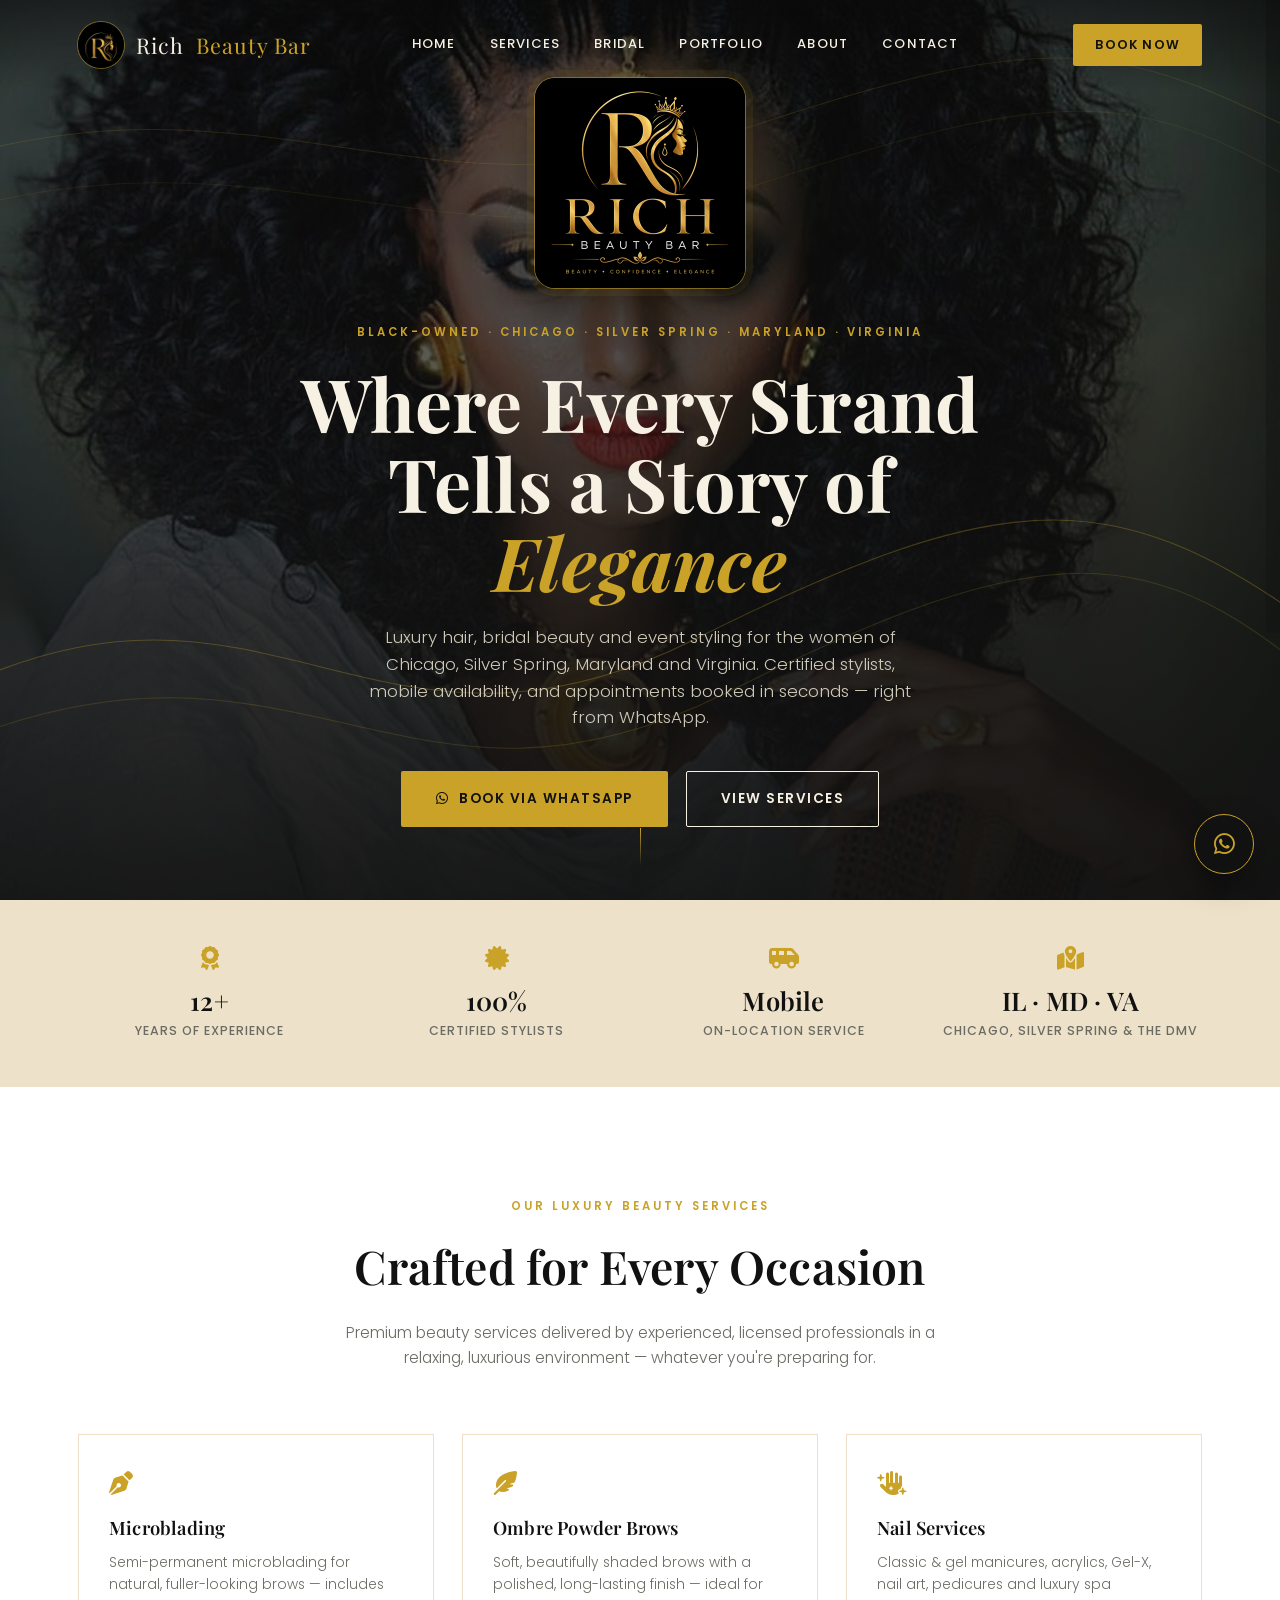
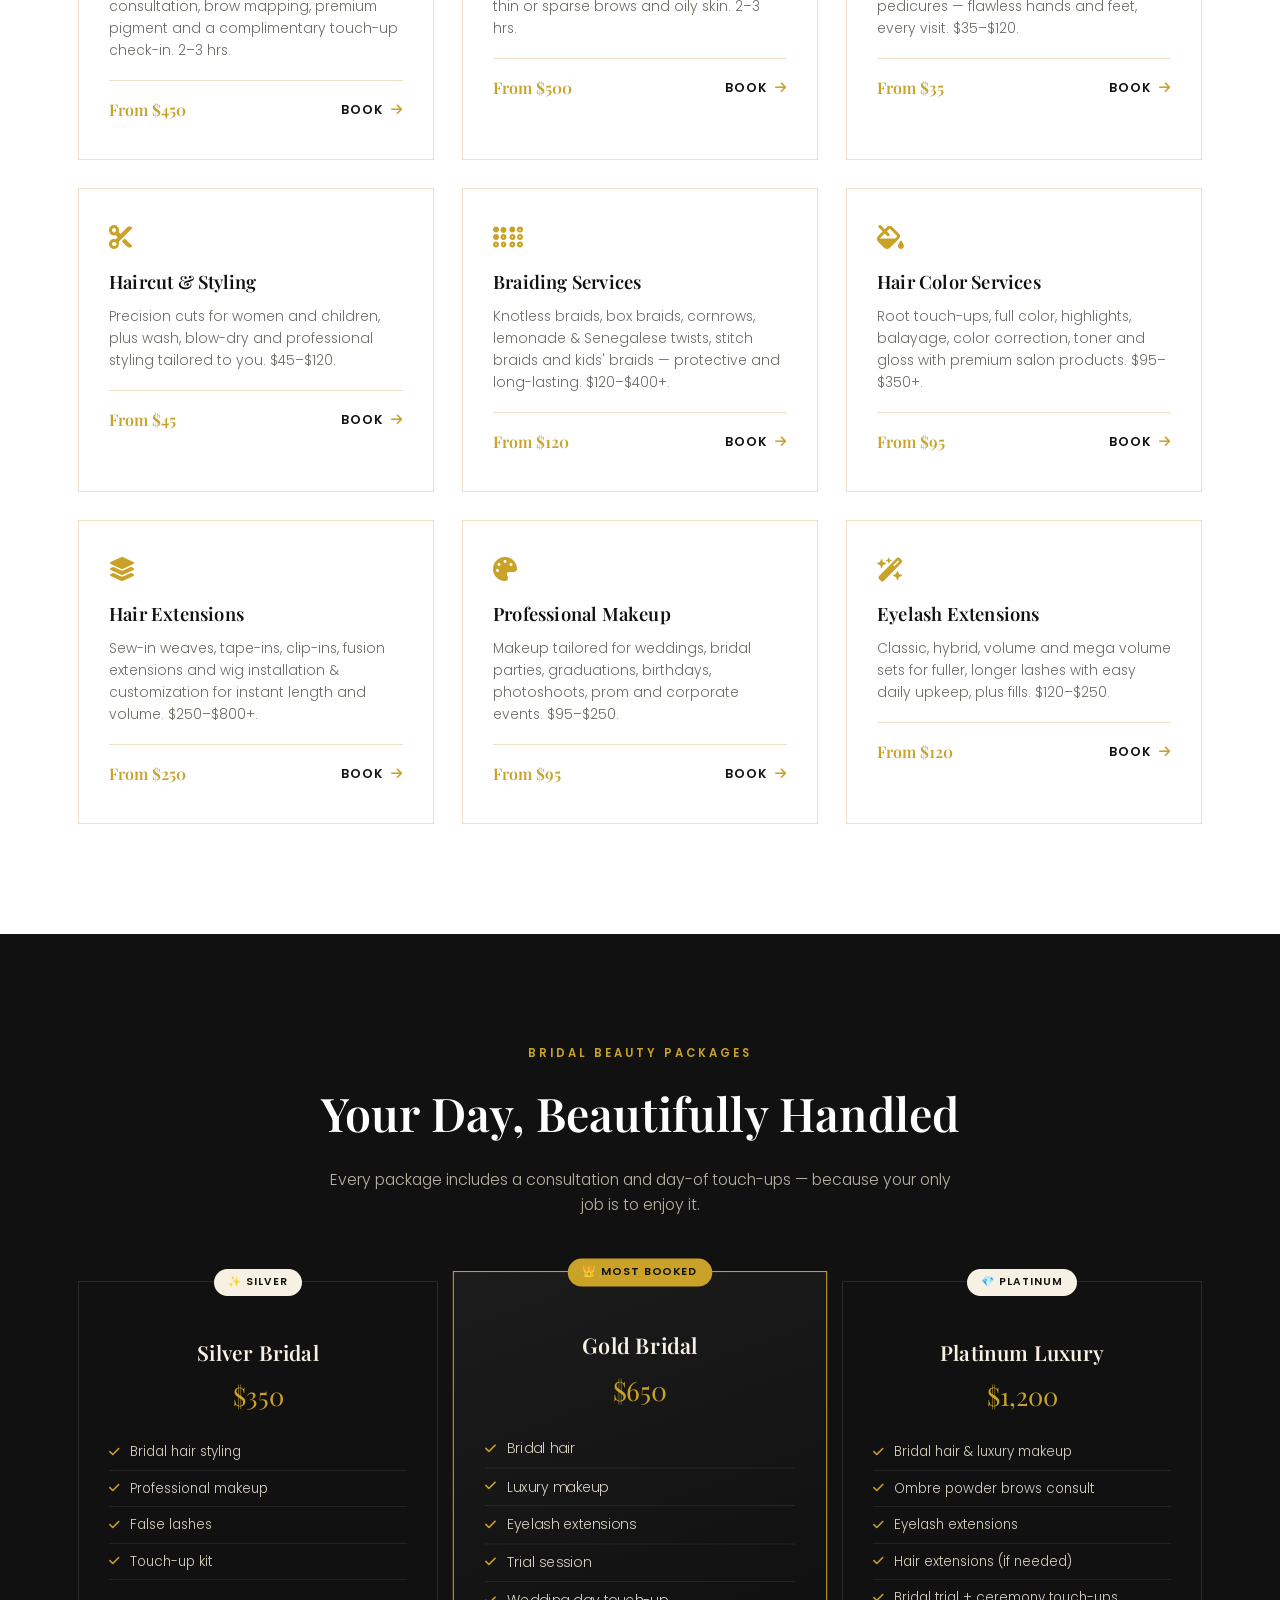
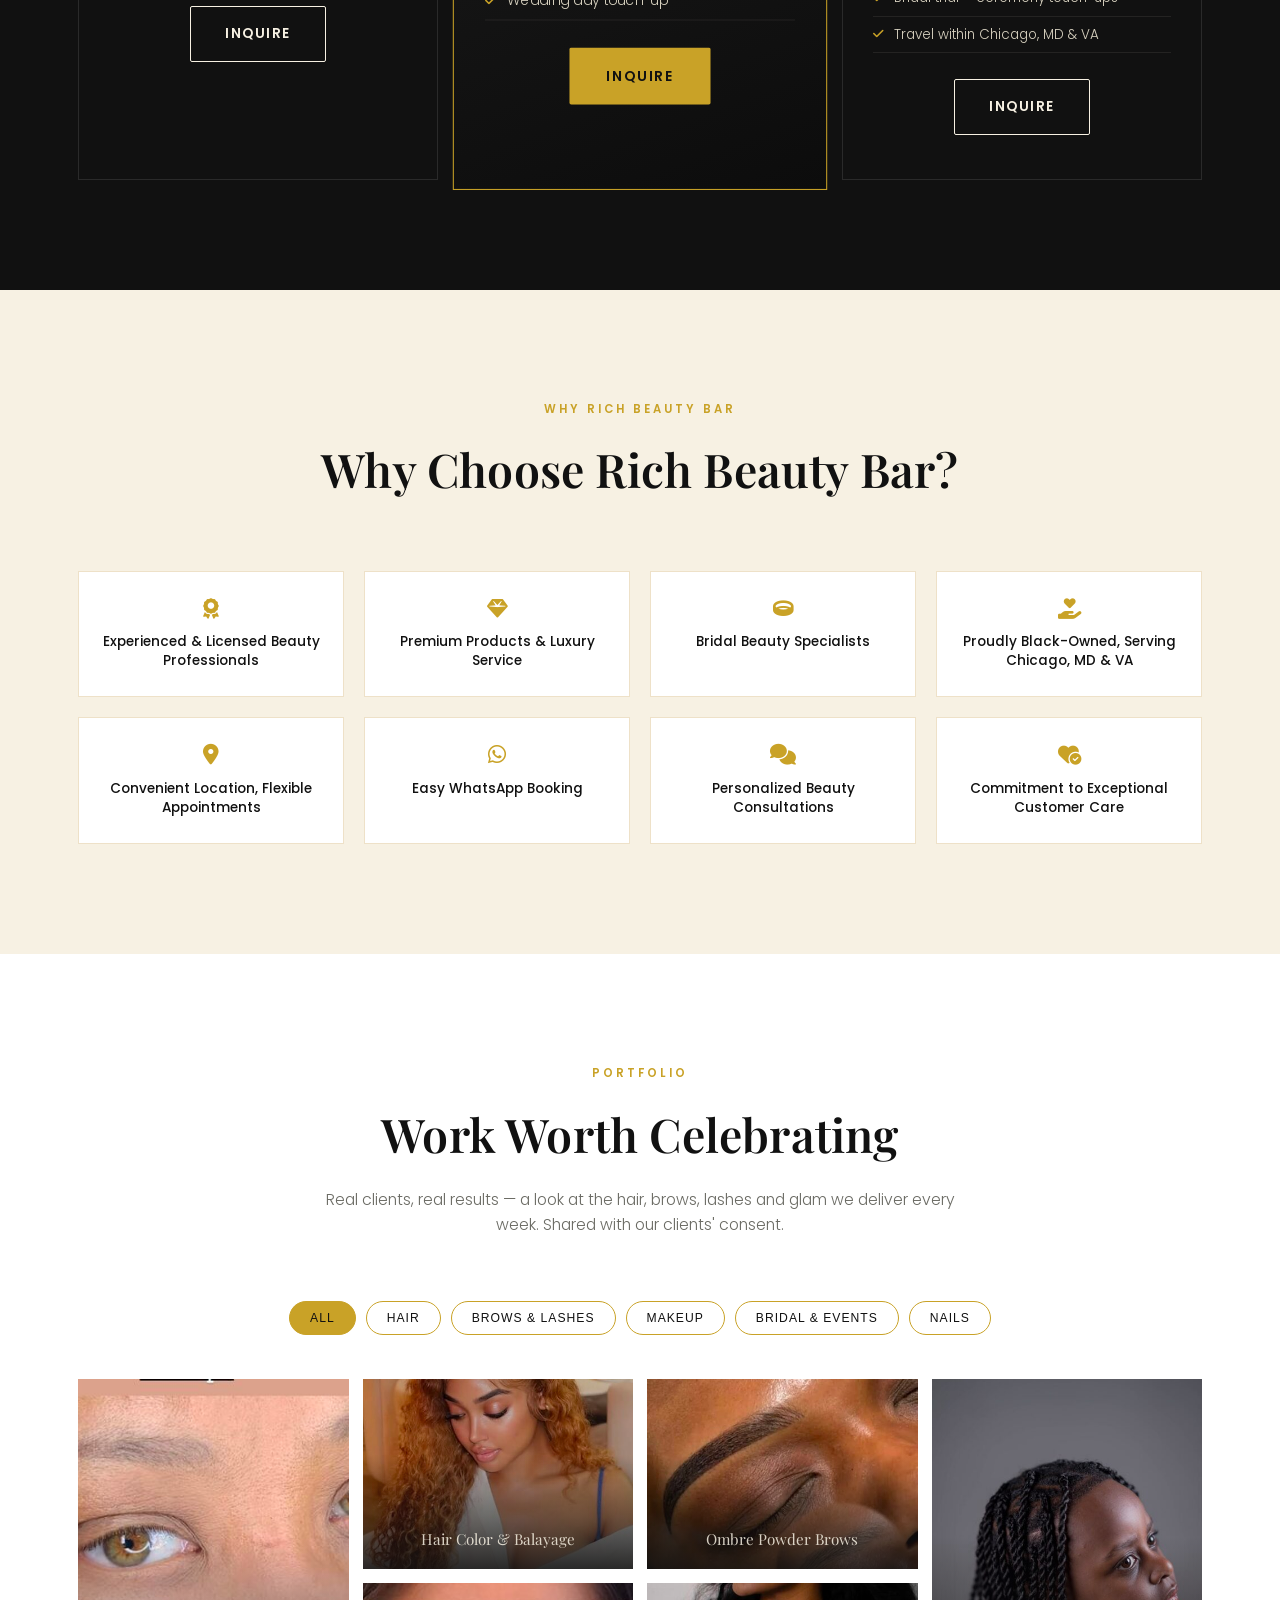
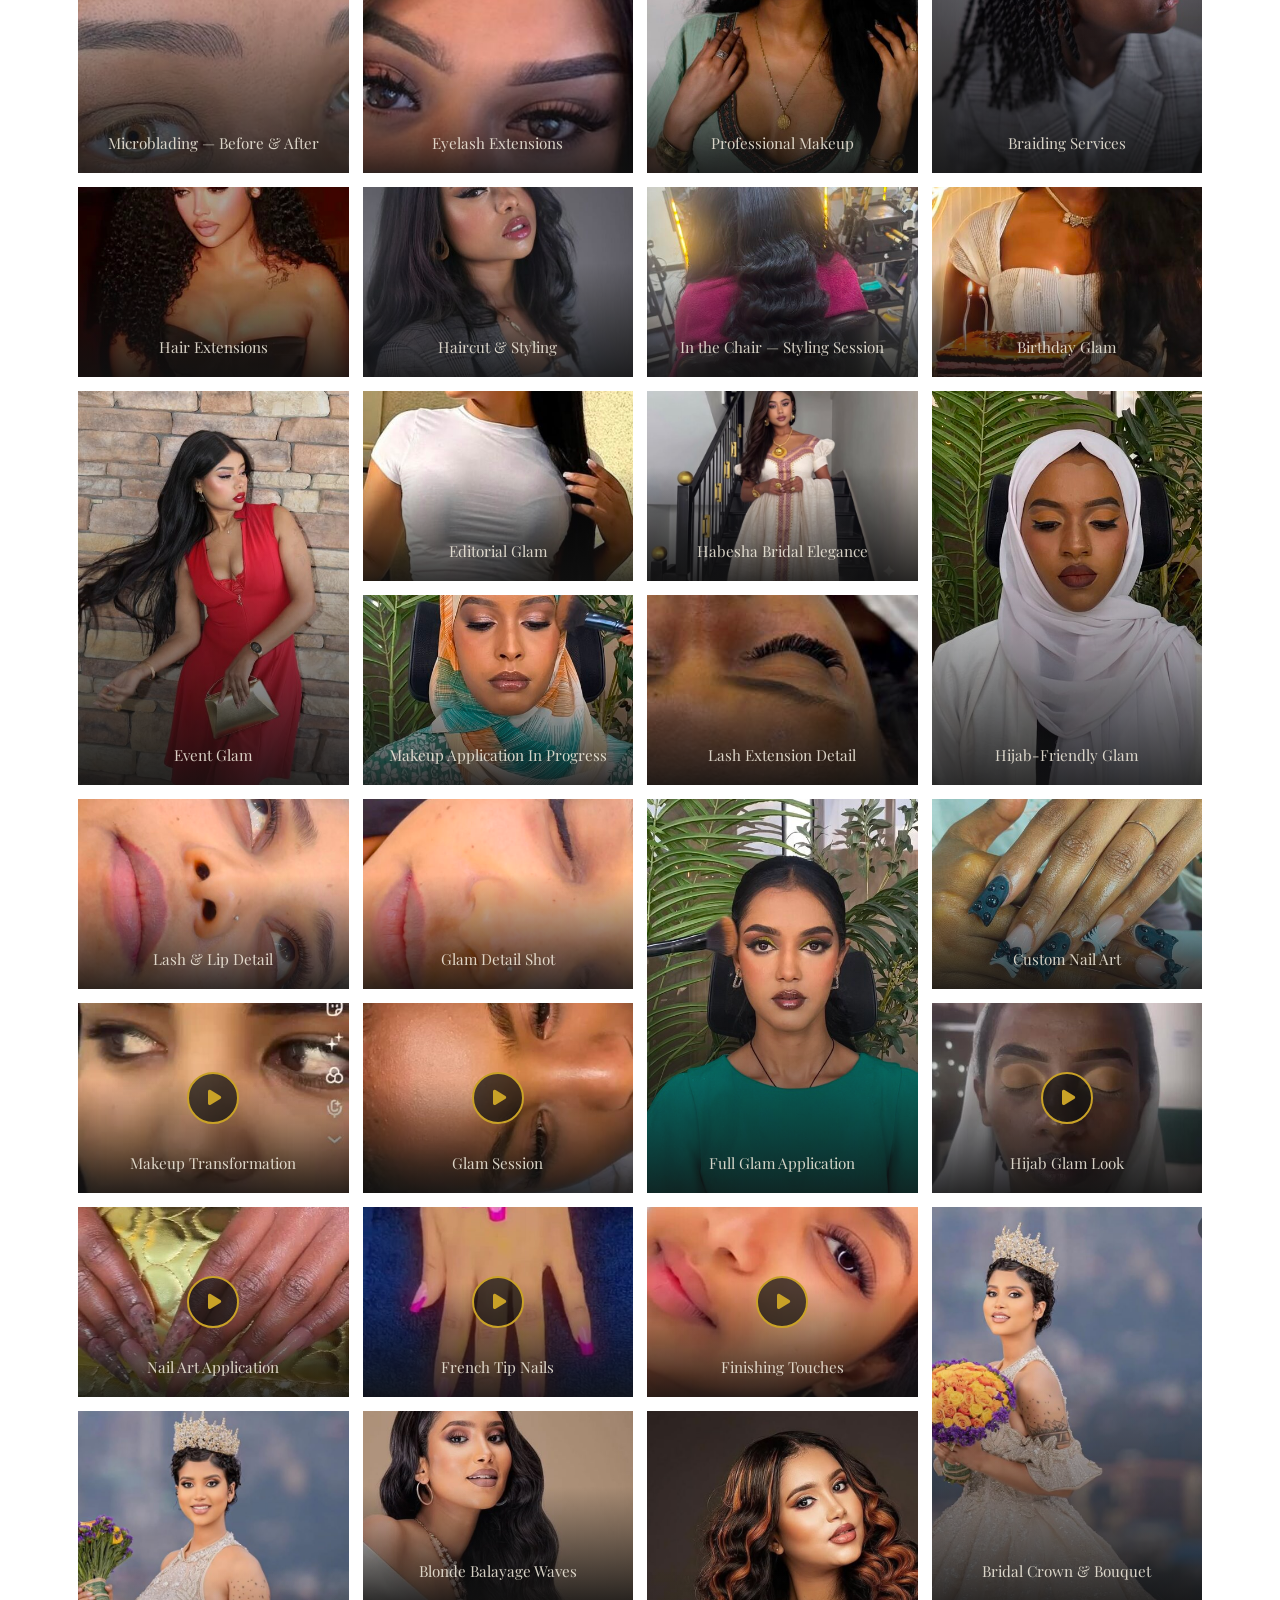
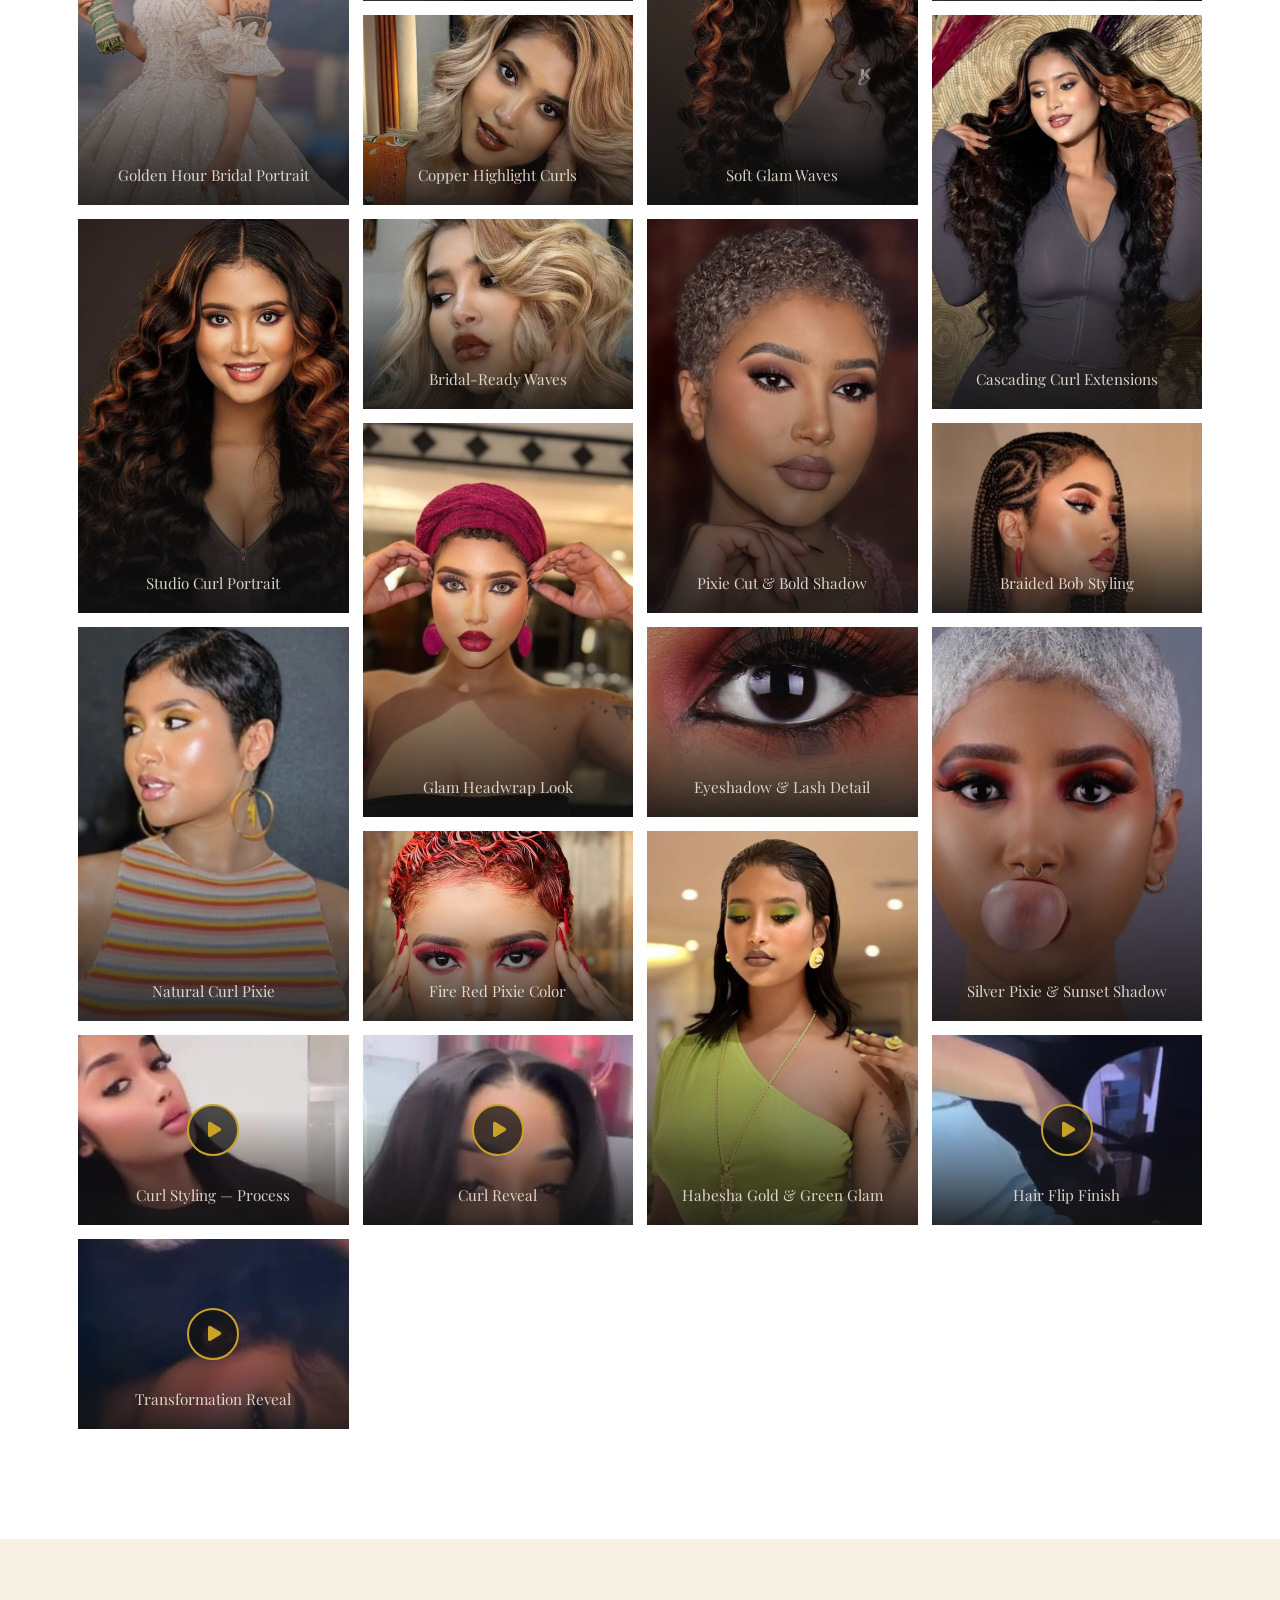
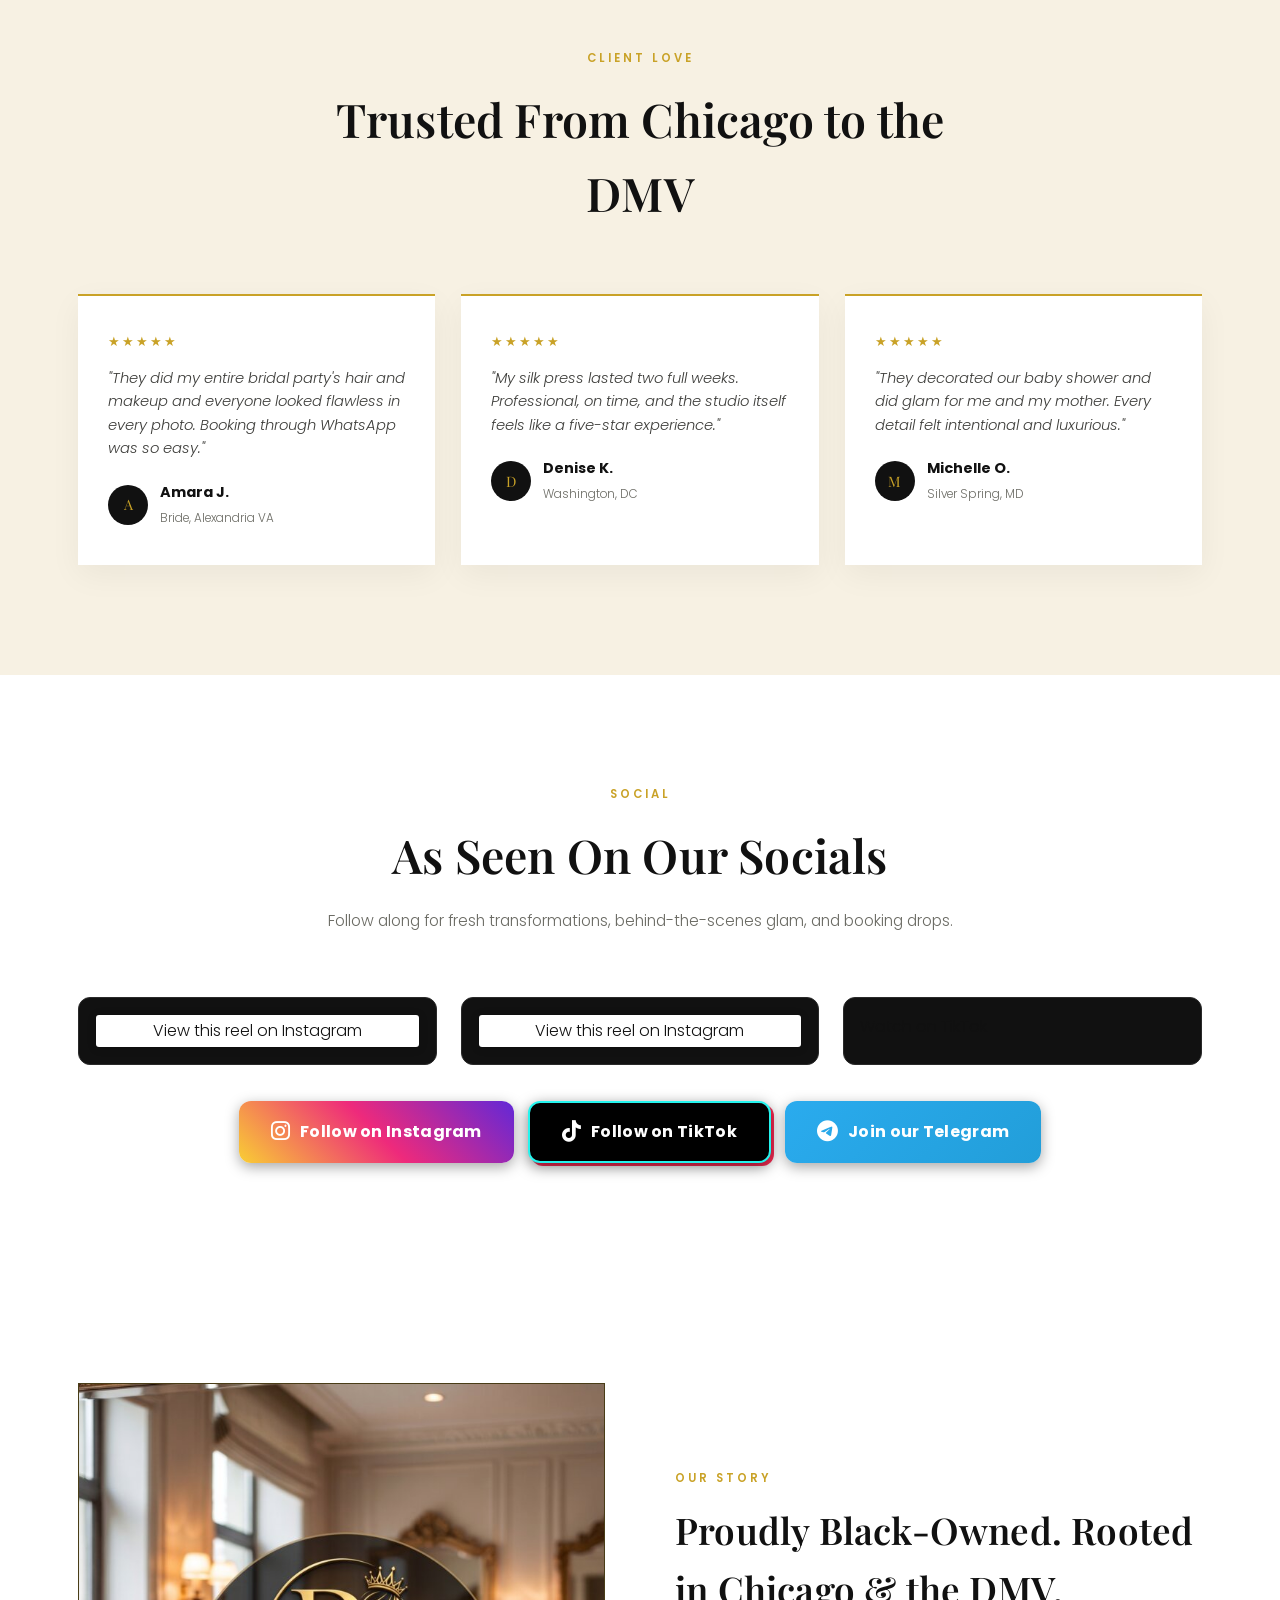
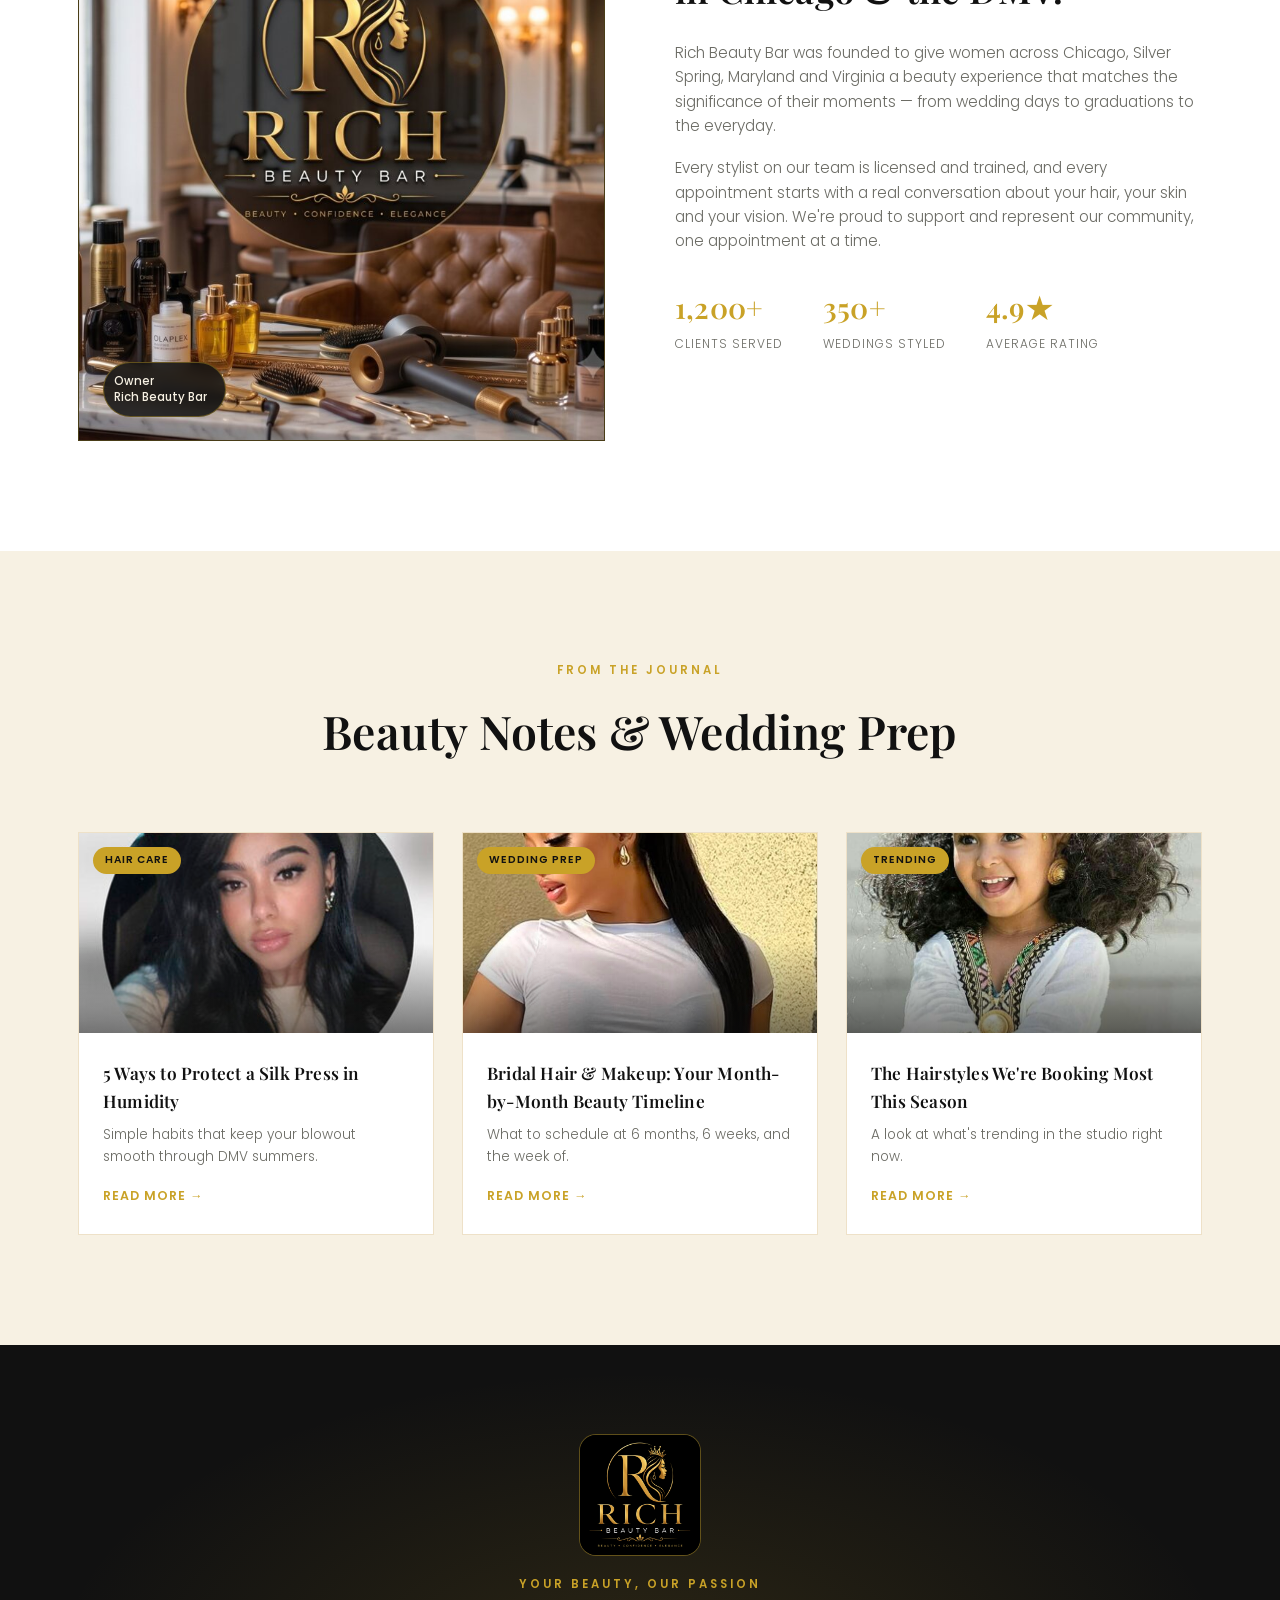
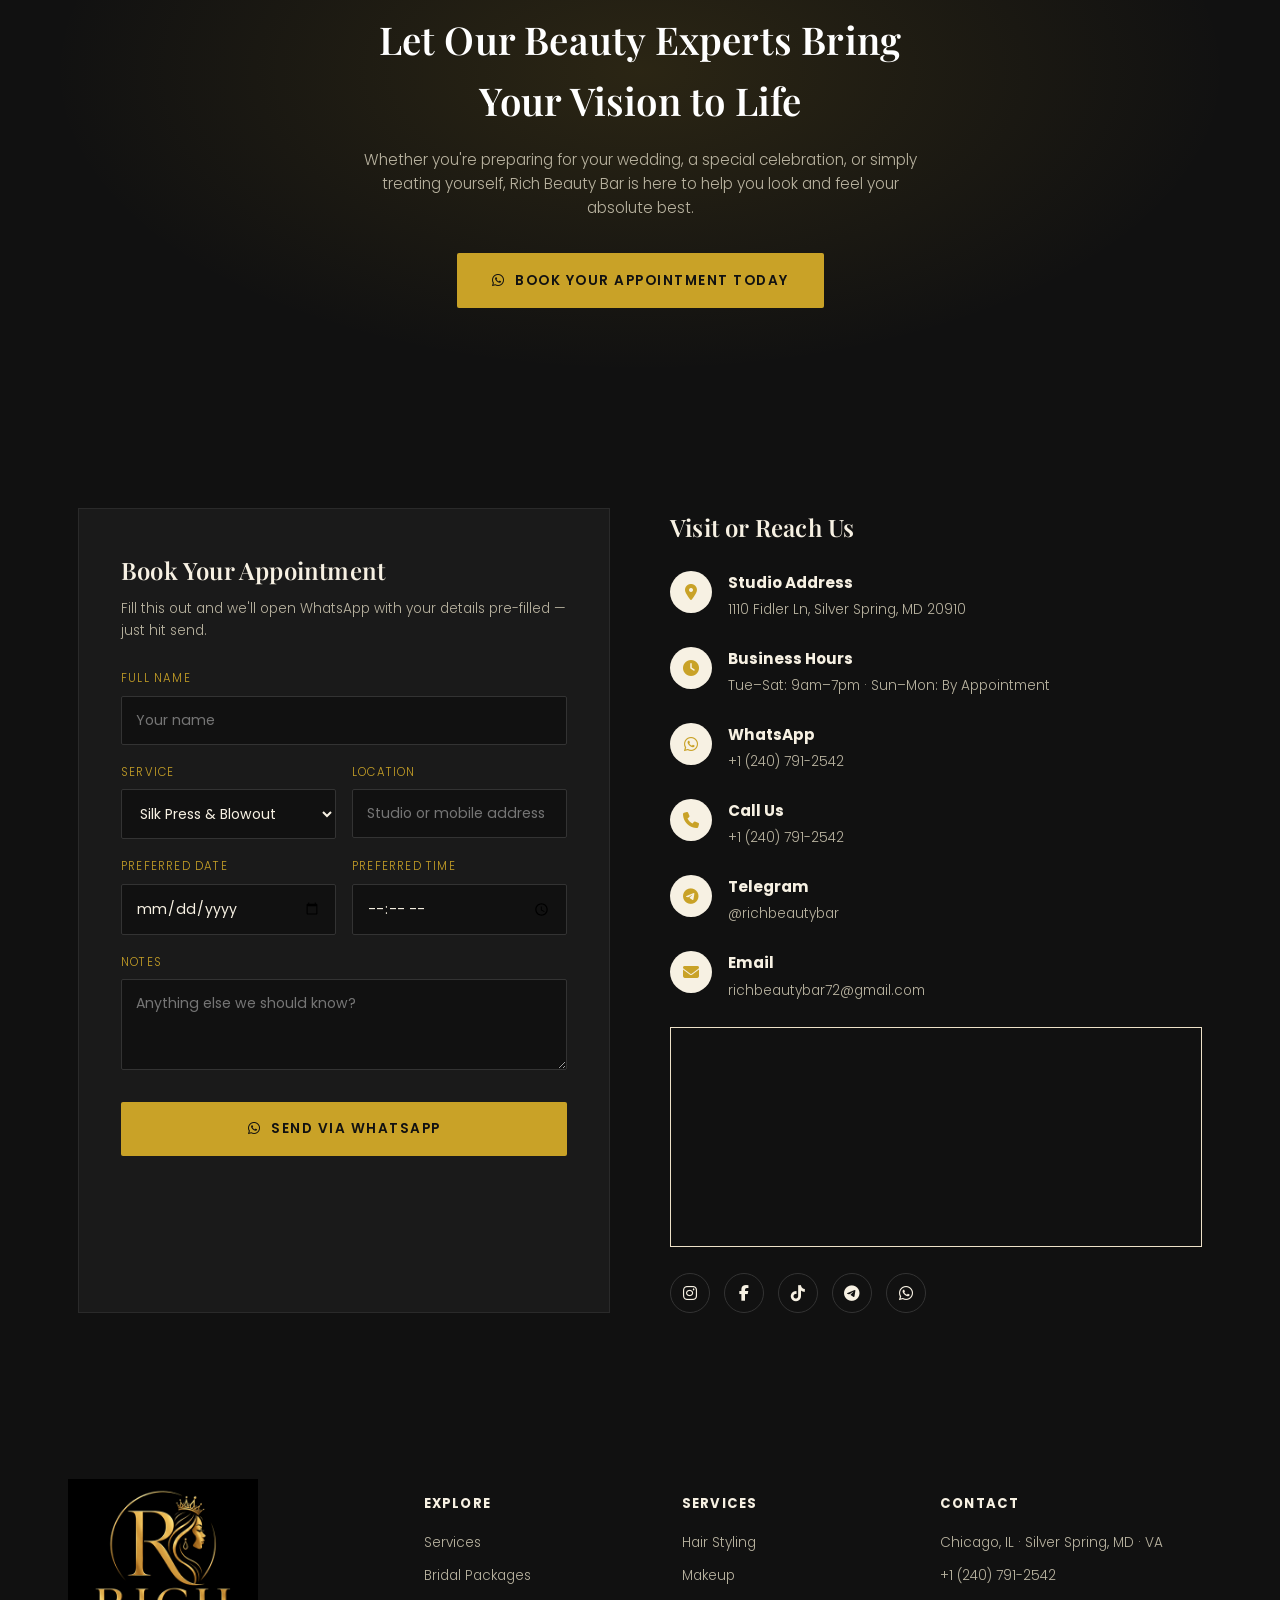
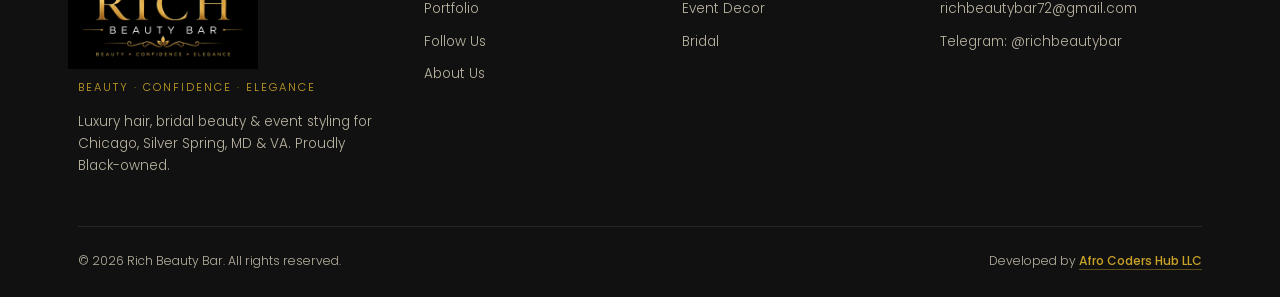
==== commit 1e5bc29d: "Fix WhatsApp display text to match new phone number" ====
--- a/index.html
+++ b/index.html
@@ -451,7 +451,7 @@
       <h3 style="color:var(--champagne);">Visit or Reach Us</h3>
       <div class="info-item"><i class="fa-solid fa-location-dot"></i><div><h5 style="color:var(--champagne);">Studio Address</h5><p style="color:#b9b3a0;">1110 Fidler Ln, Silver Spring, MD 20910</p></div></div>
       <div class="info-item"><i class="fa-solid fa-clock"></i><div><h5 style="color:var(--champagne);">Business Hours</h5><p style="color:#b9b3a0;">Tue–Sat: 9am–7pm &middot; Sun–Mon: By Appointment</p></div></div>
-      <div class="info-item"><i class="fa-brands fa-whatsapp"></i><div><h5 style="color:var(--champagne);">WhatsApp</h5><p style="color:#b9b3a0;"><a href="https://wa.me/12407912542" style="color:#b9b3a0;text-decoration:none;">+1 (571) 507-5663</a></p></div></div>
+      <div class="info-item"><i class="fa-brands fa-whatsapp"></i><div><h5 style="color:var(--champagne);">WhatsApp</h5><p style="color:#b9b3a0;"><a href="https://wa.me/12407912542" style="color:#b9b3a0;text-decoration:none;">+1 (240) 791-2542</a></p></div></div>
       <div class="info-item"><i class="fa-solid fa-phone"></i><div><h5 style="color:var(--champagne);">Call Us</h5><p style="color:#b9b3a0;"><a href="tel:+12407912542" style="color:#b9b3a0;text-decoration:none;">+1 (240) 791-2542</a></p></div></div>
       <div class="info-item"><i class="fa-brands fa-telegram"></i><div><h5 style="color:var(--champagne);">Telegram</h5><p style="color:#b9b3a0;"><a href="https://t.me/richbeautybar" style="color:#b9b3a0;text-decoration:none;" target="_blank" rel="noopener">@richbeautybar</a></p></div></div>
       <div class="info-item"><i class="fa-solid fa-envelope"></i><div><h5 style="color:var(--champagne);">Email</h5><p style="color:#b9b3a0;">richbeautybar72@gmail.com</p></div></div>
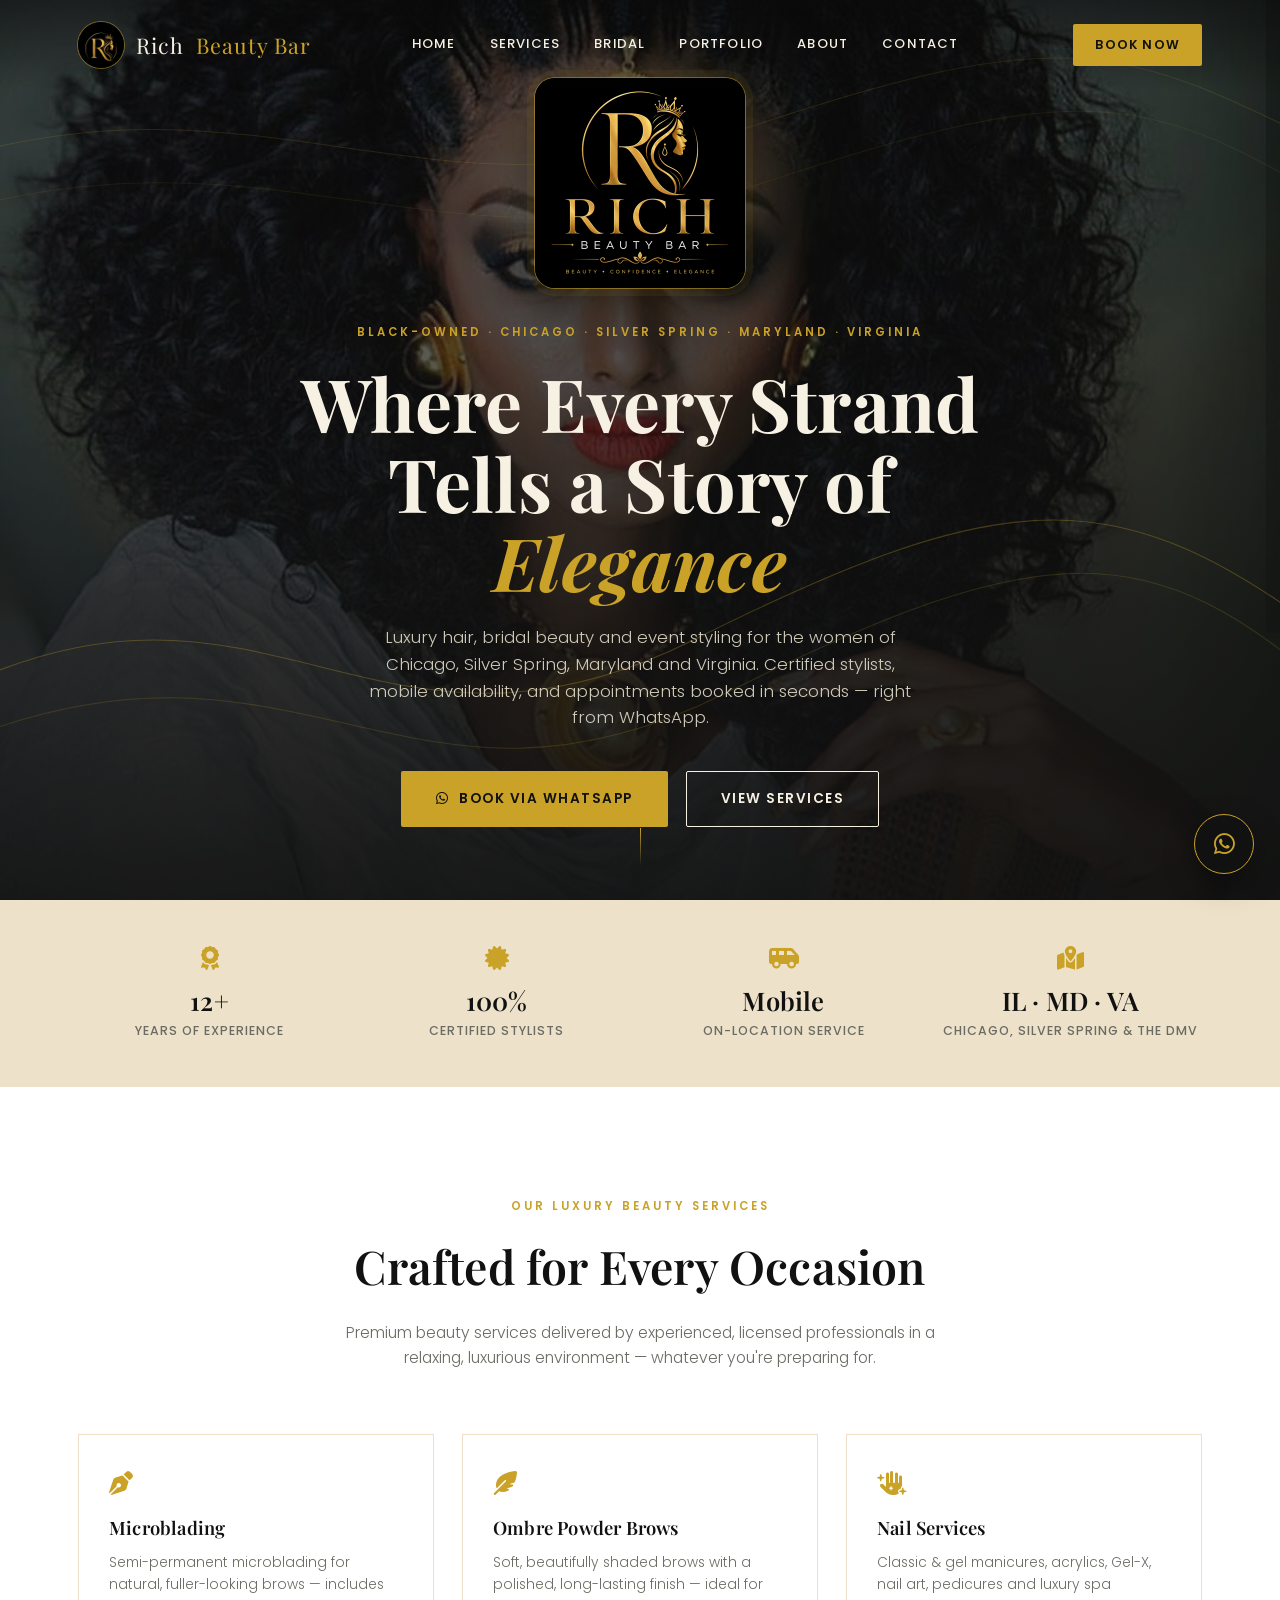
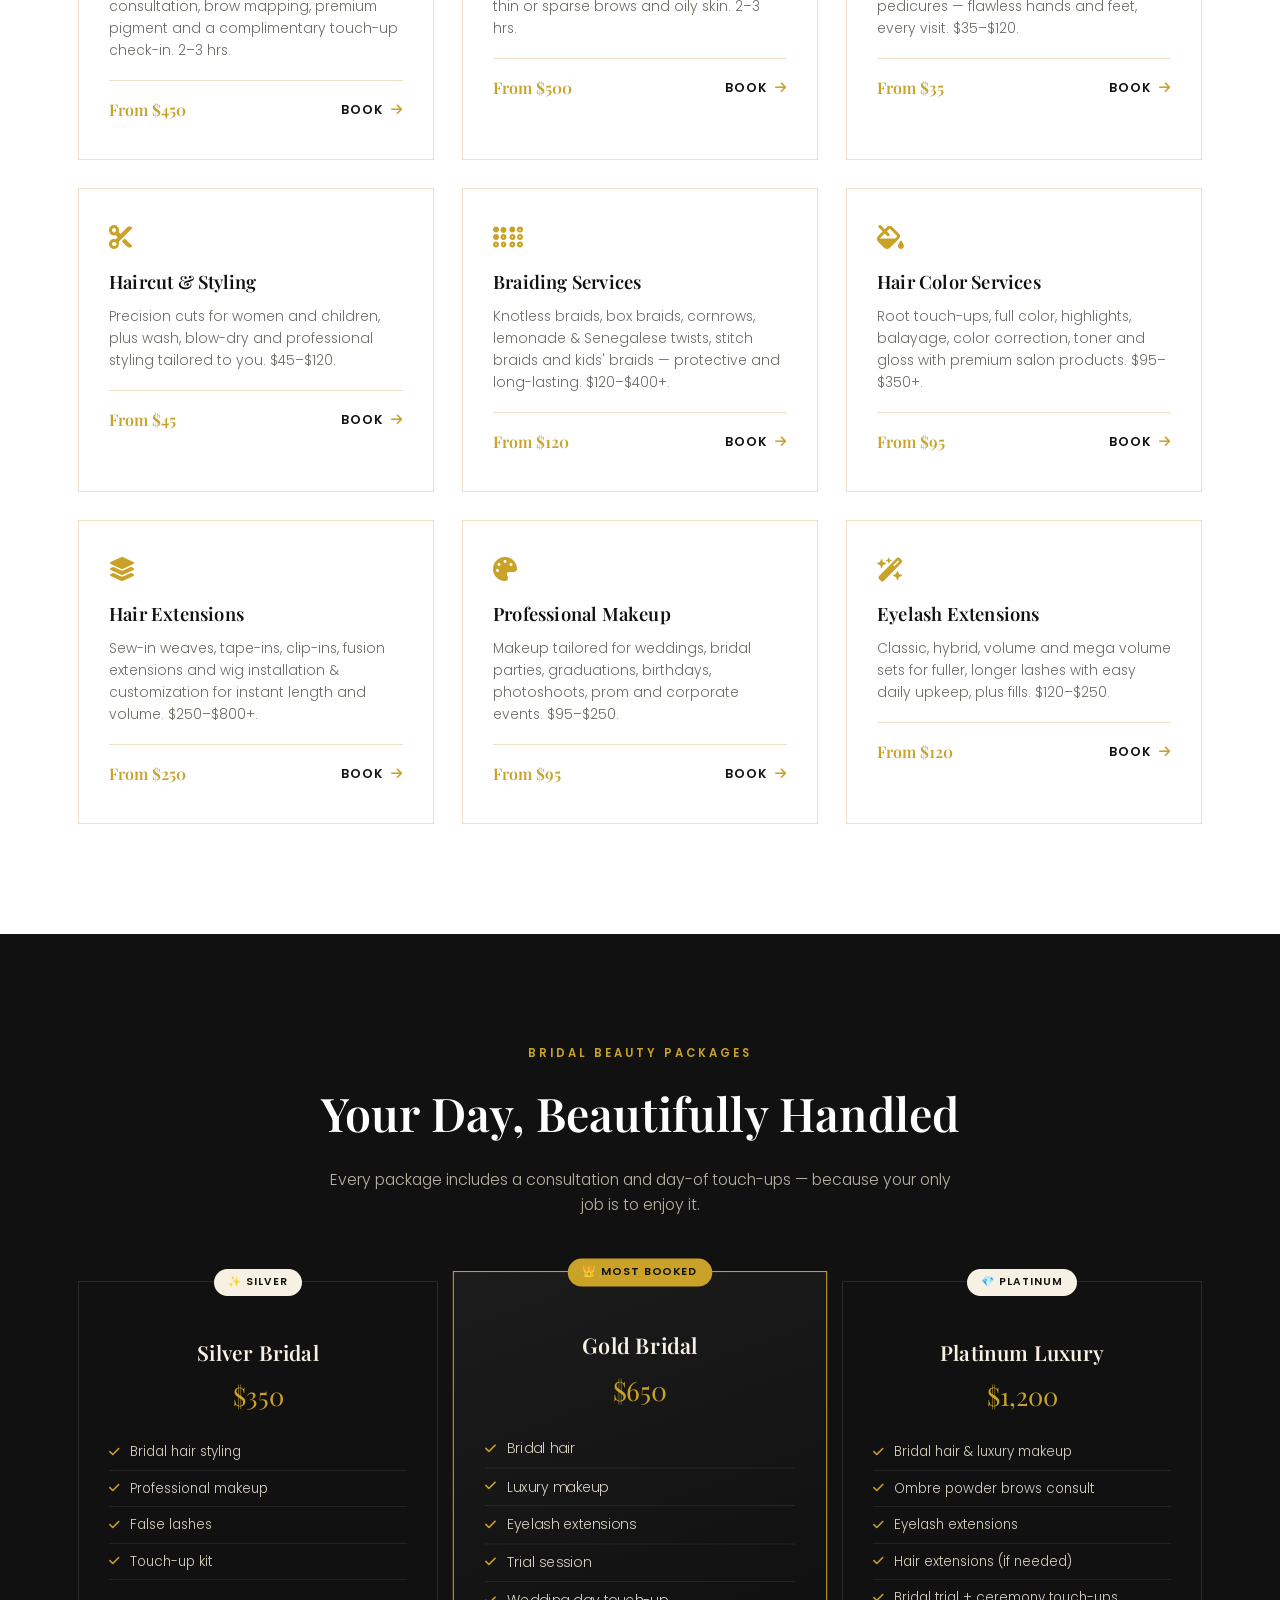
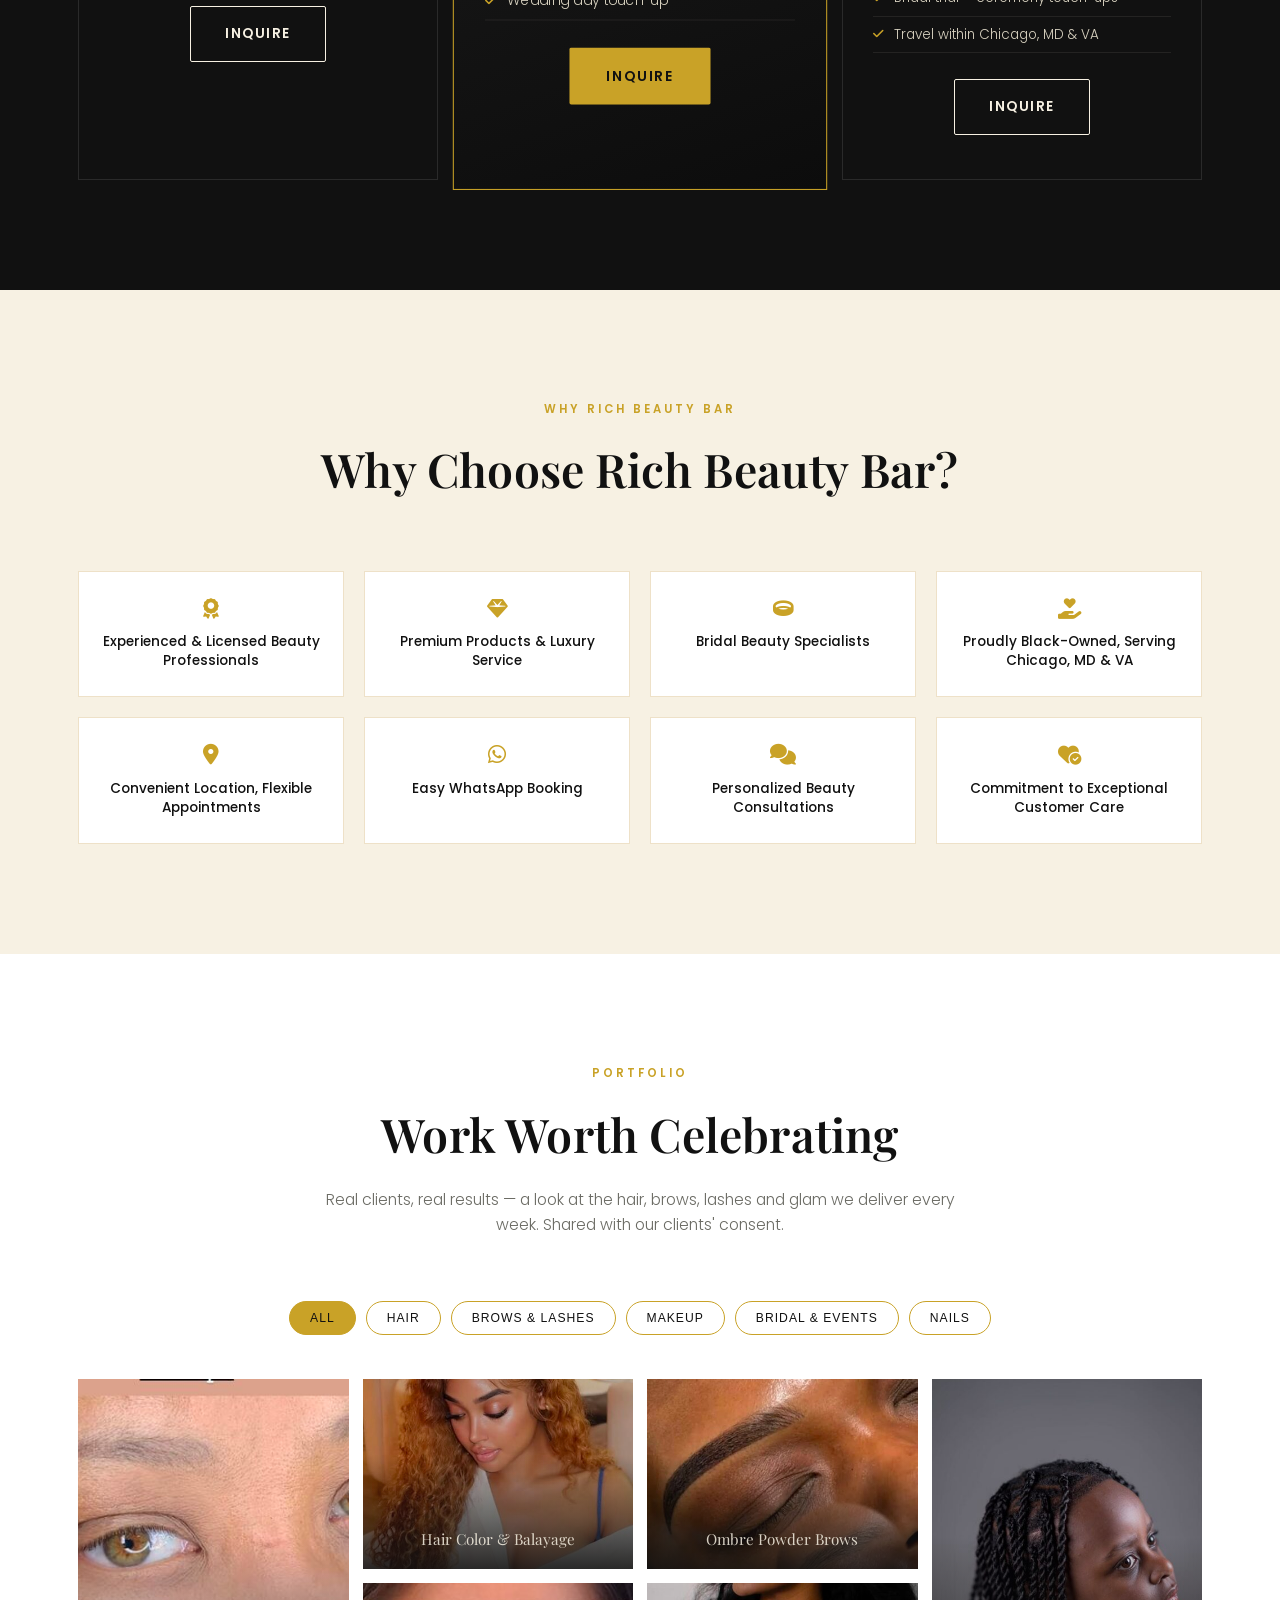
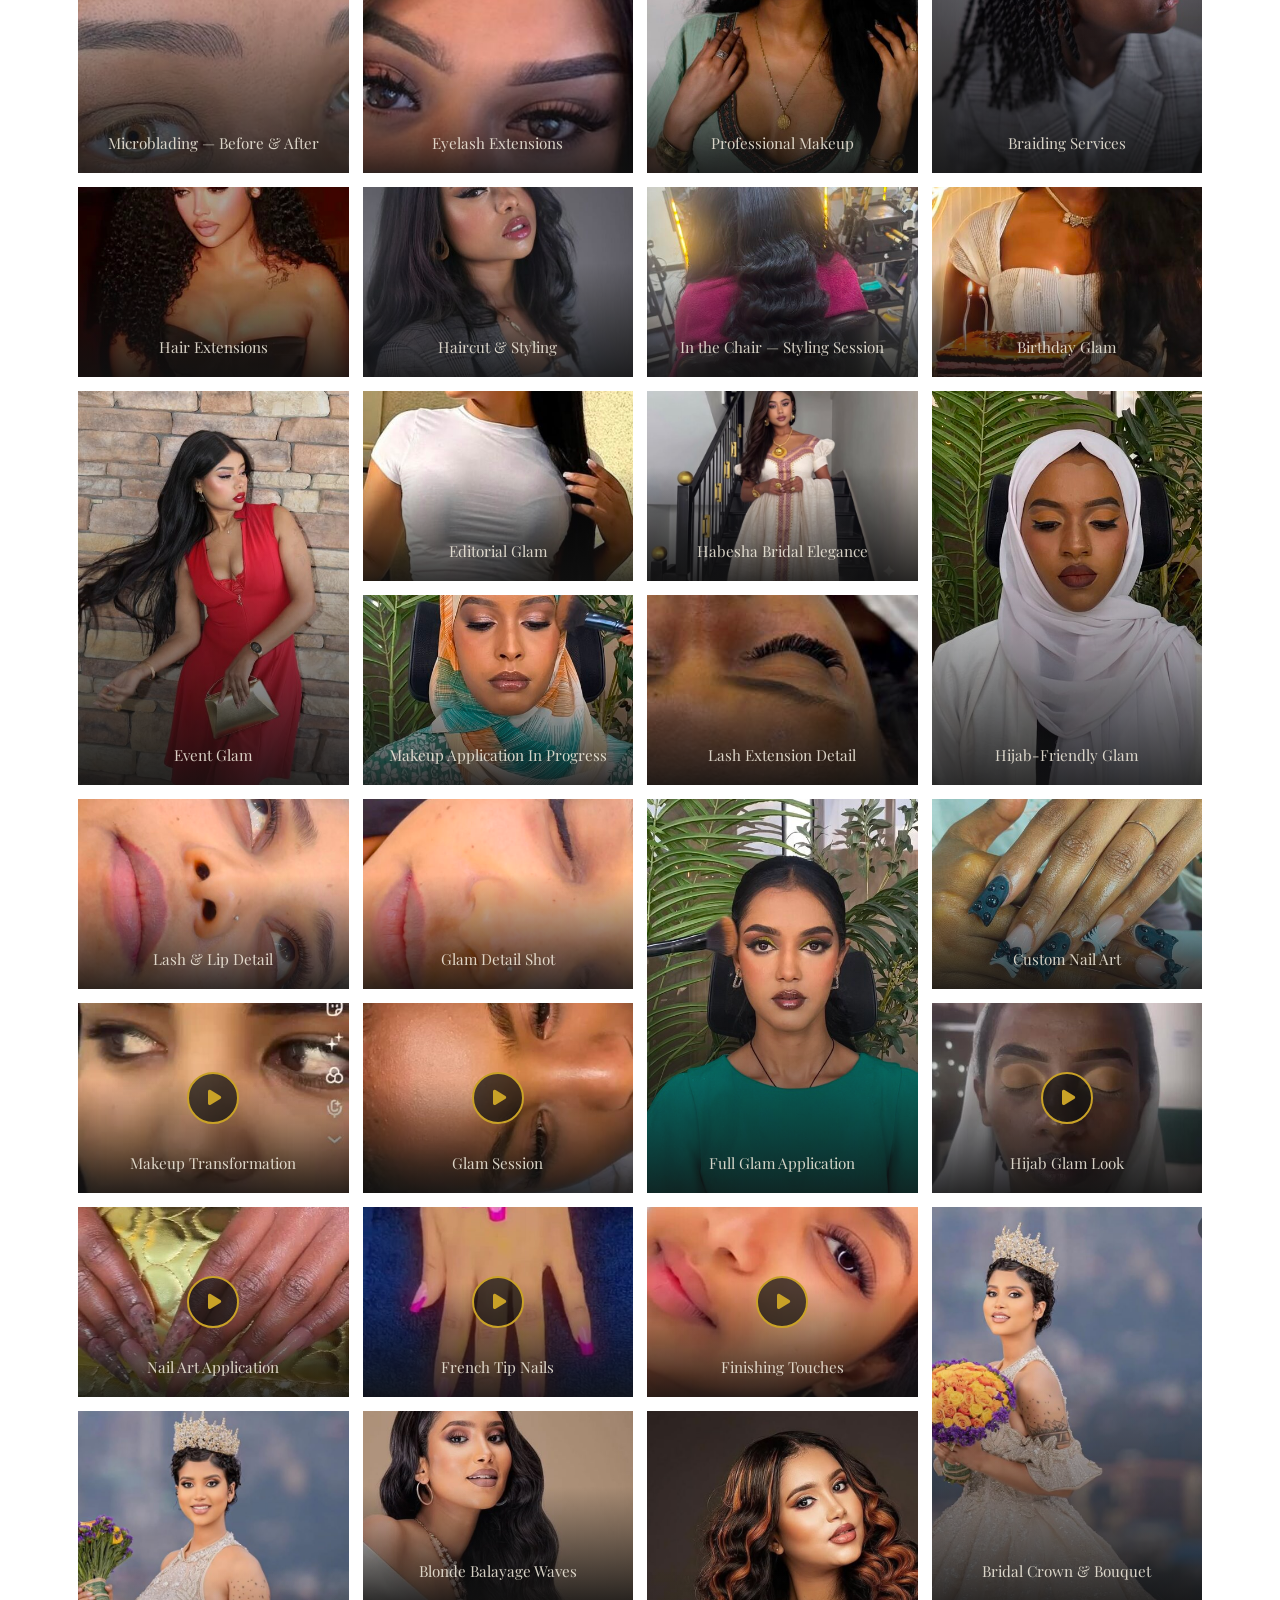
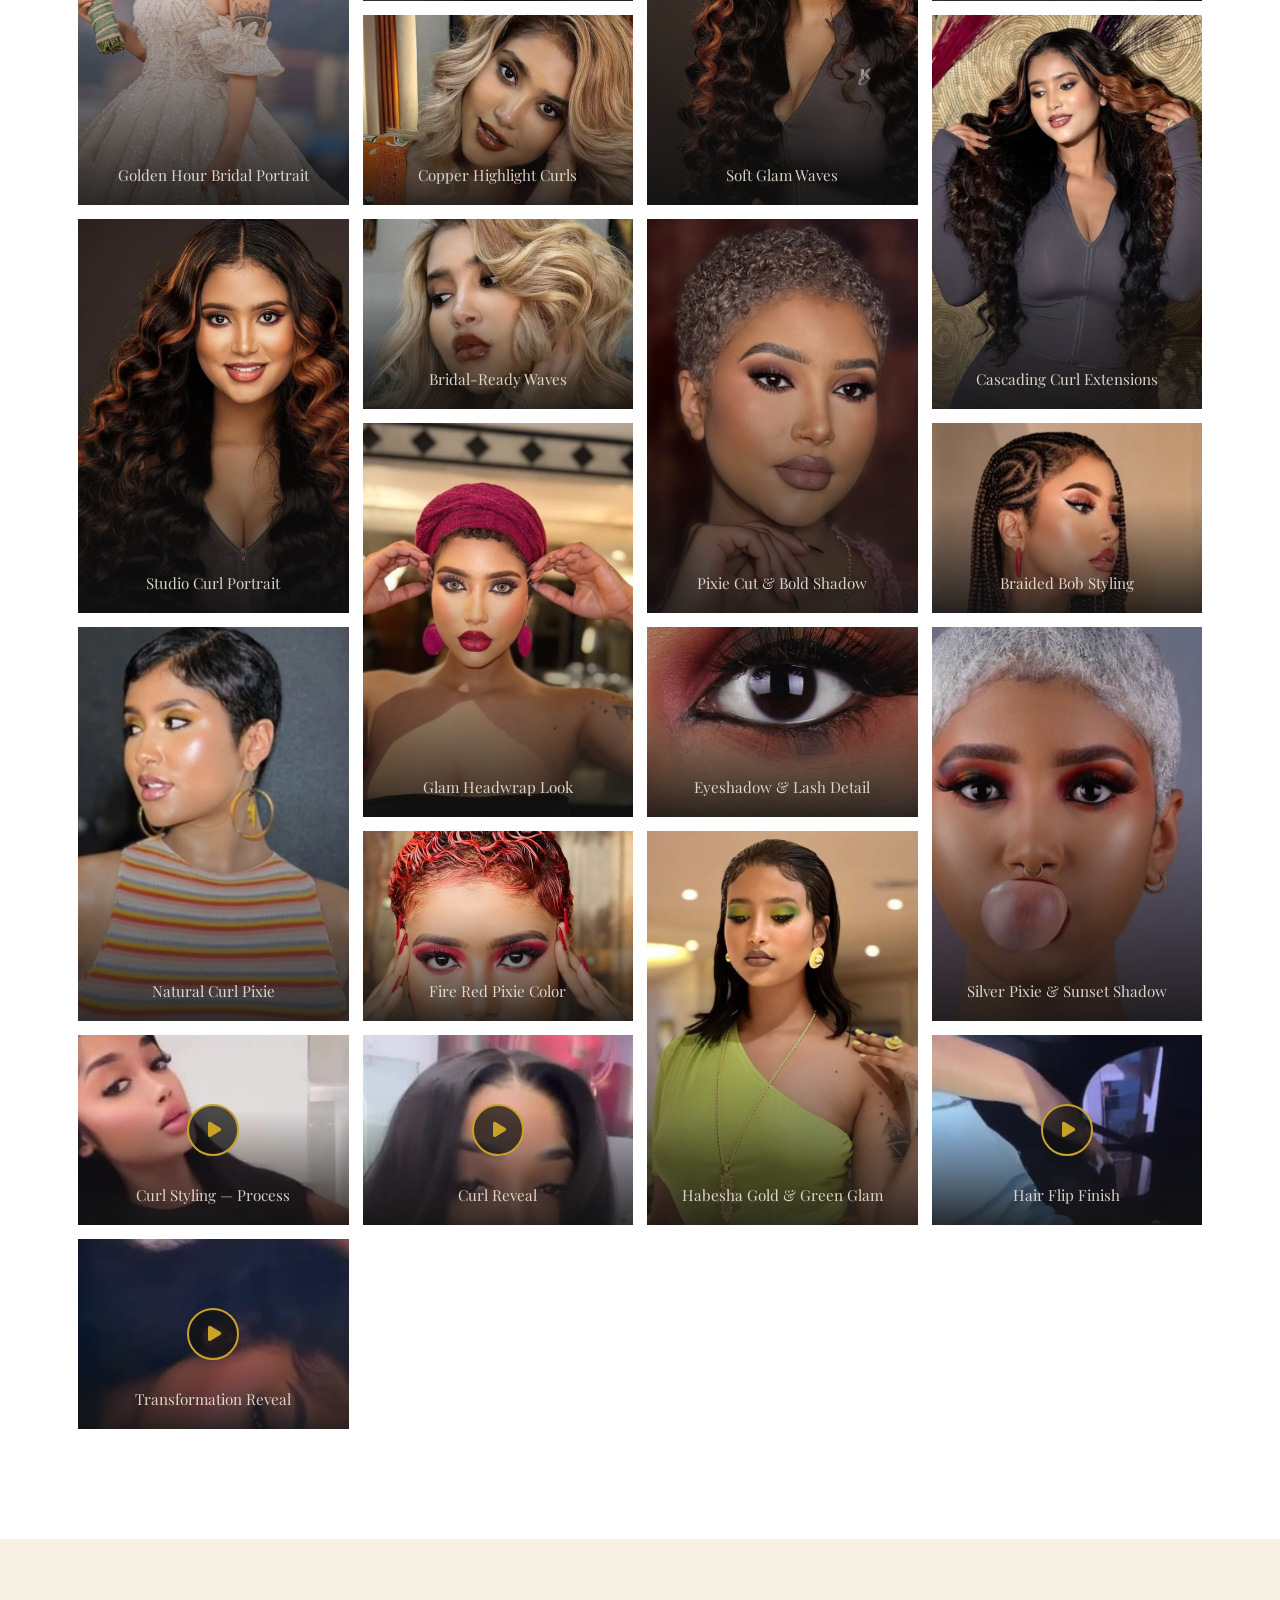
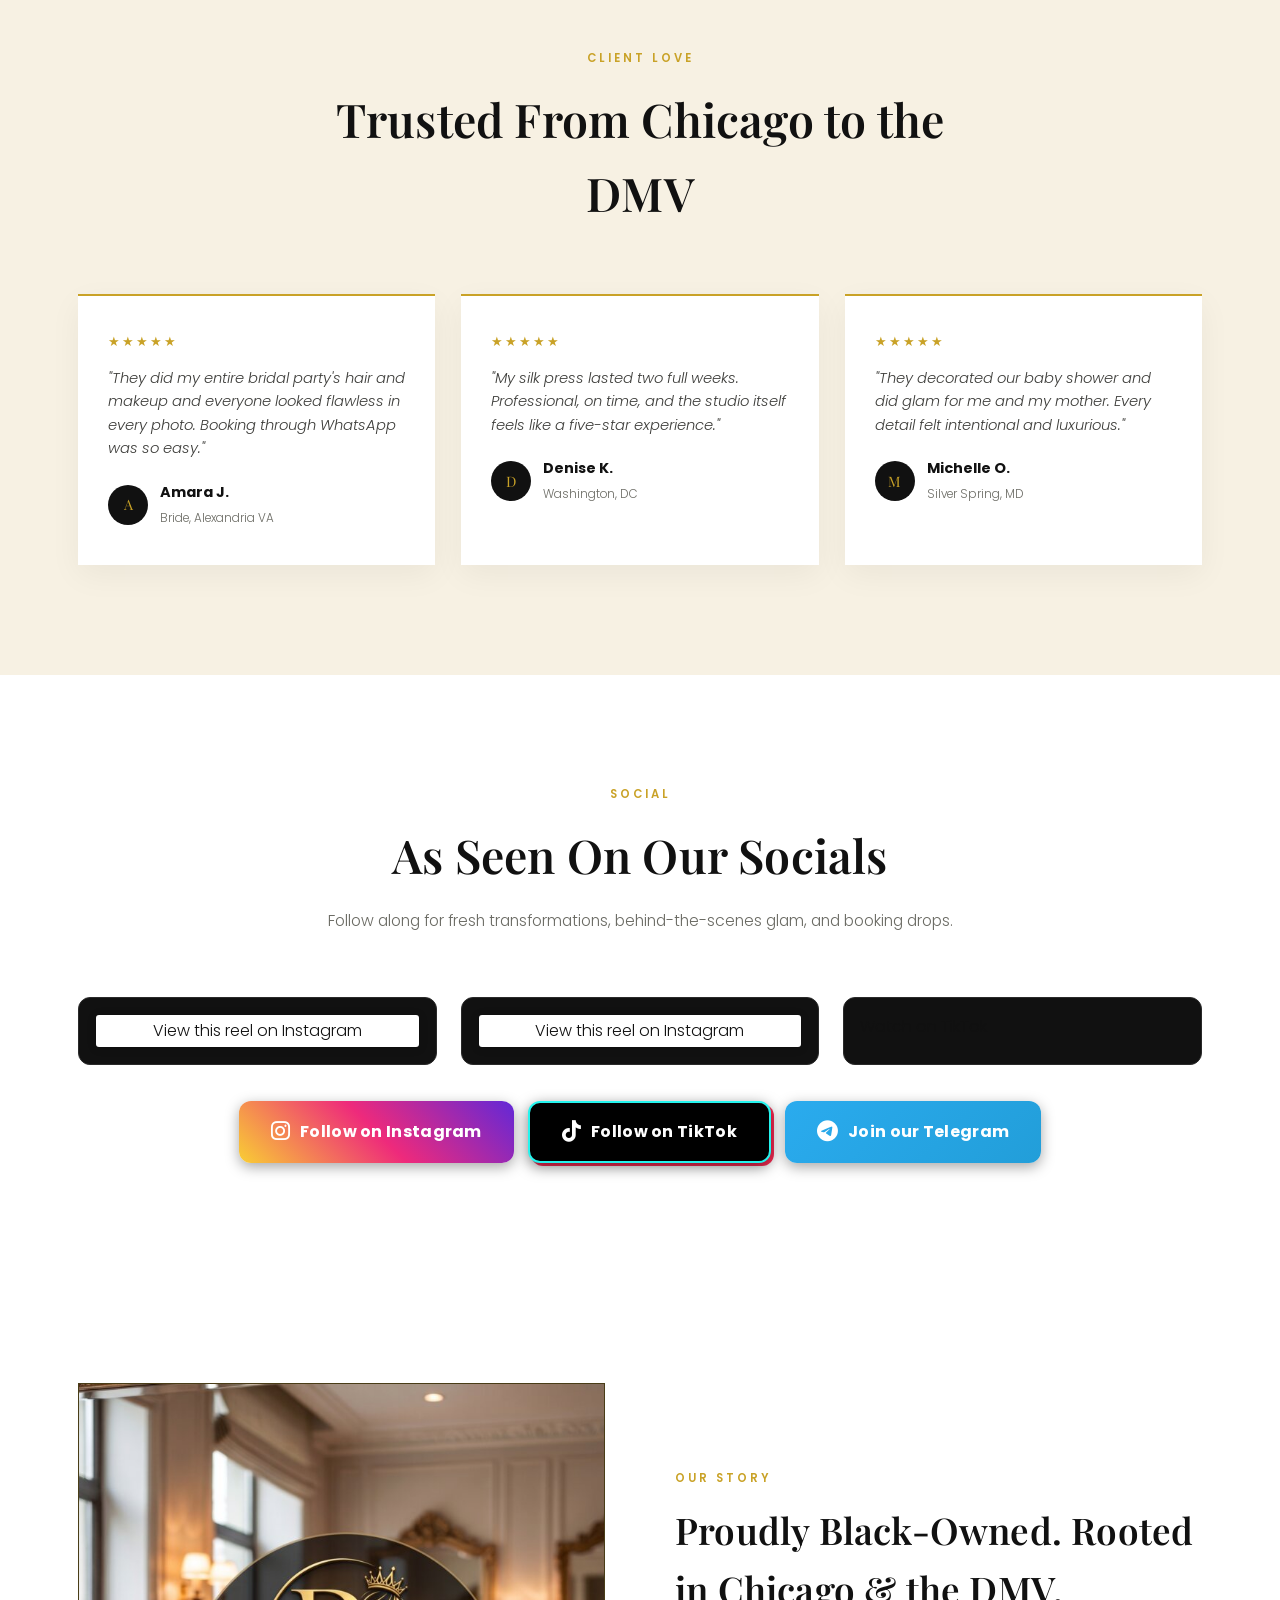
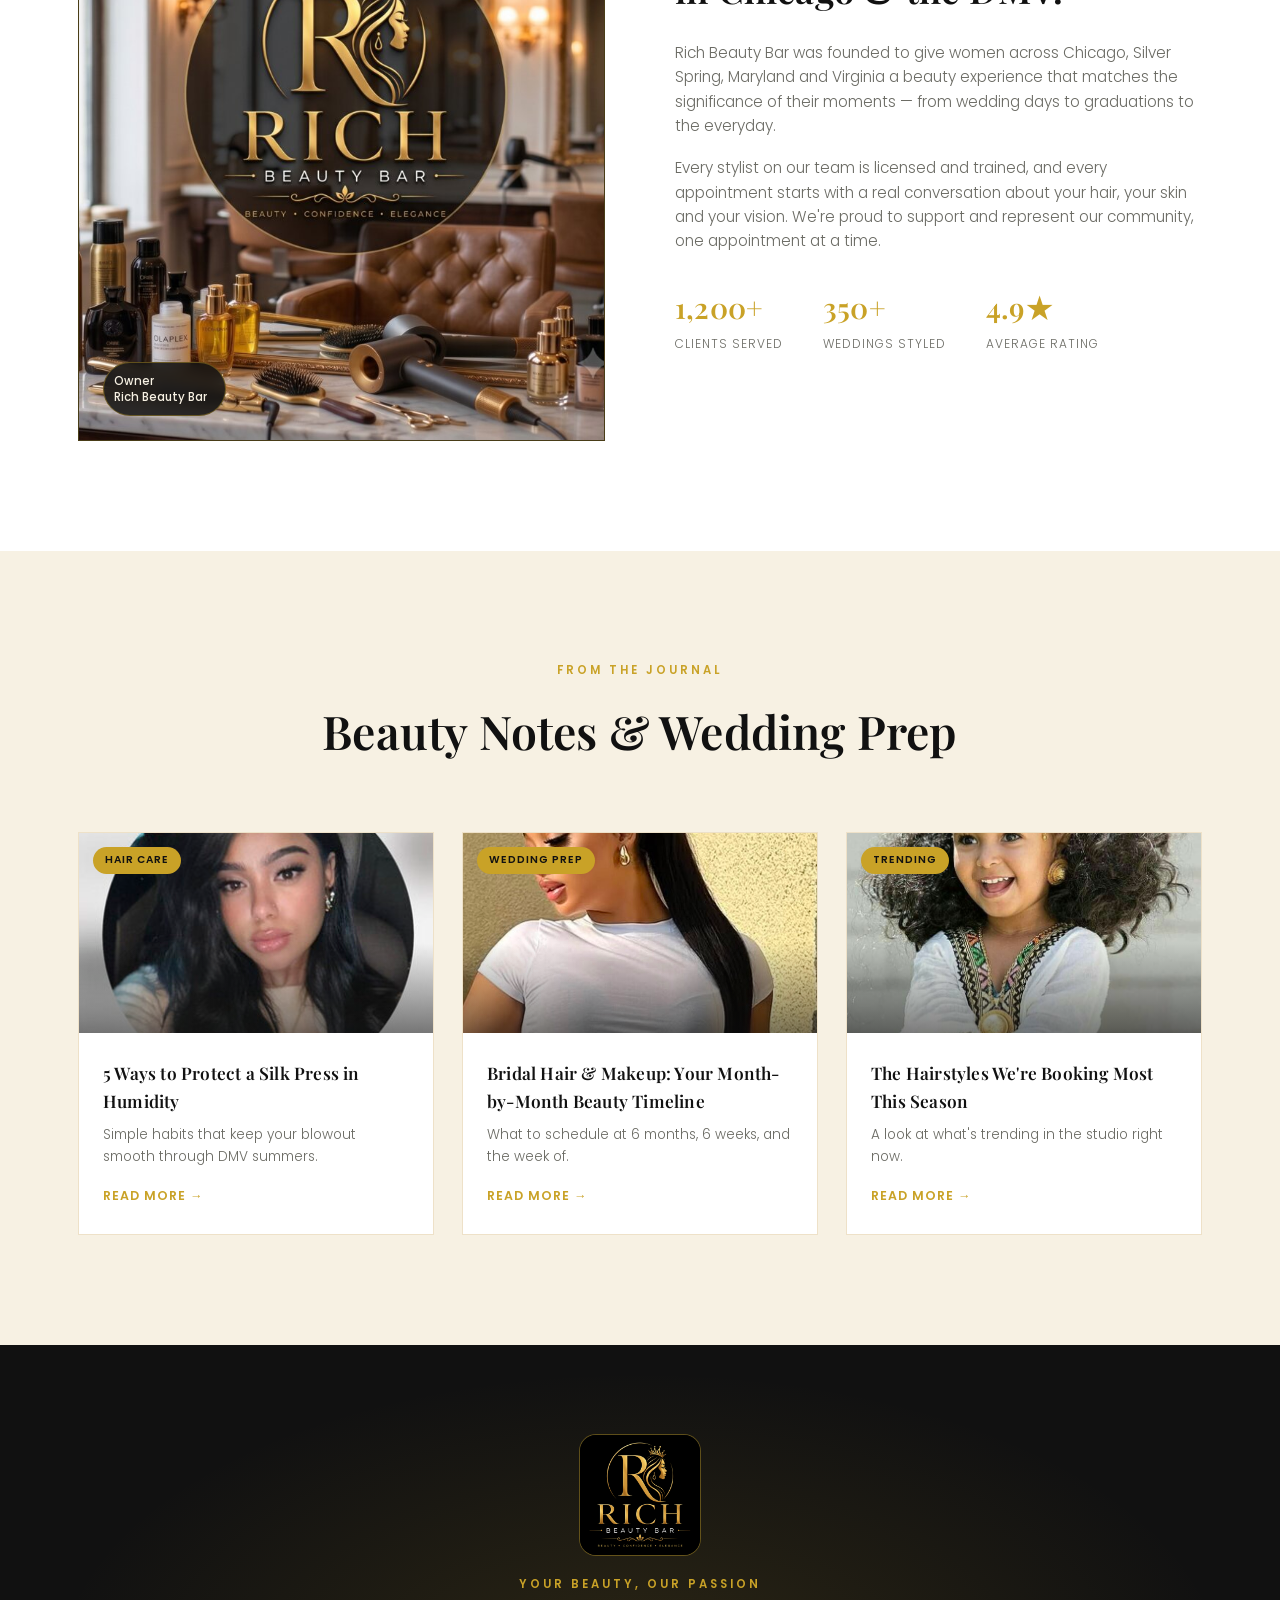
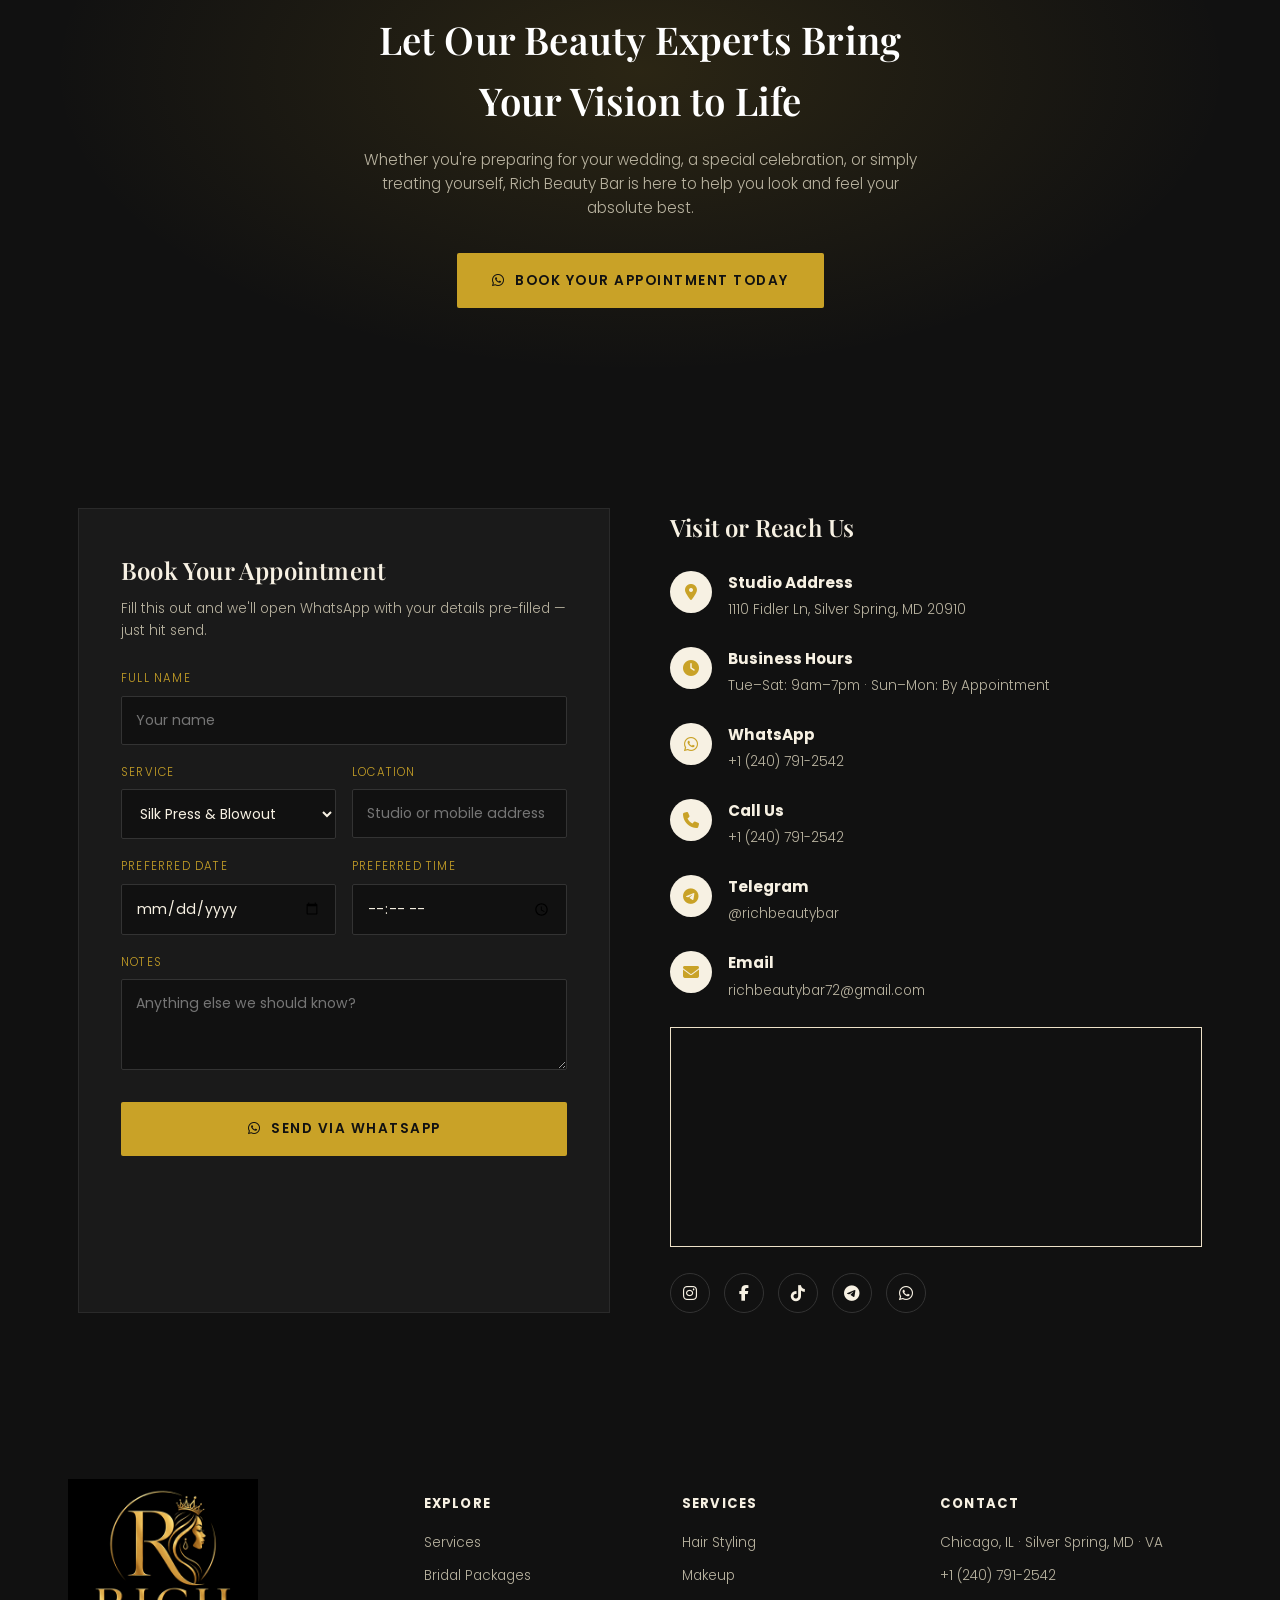
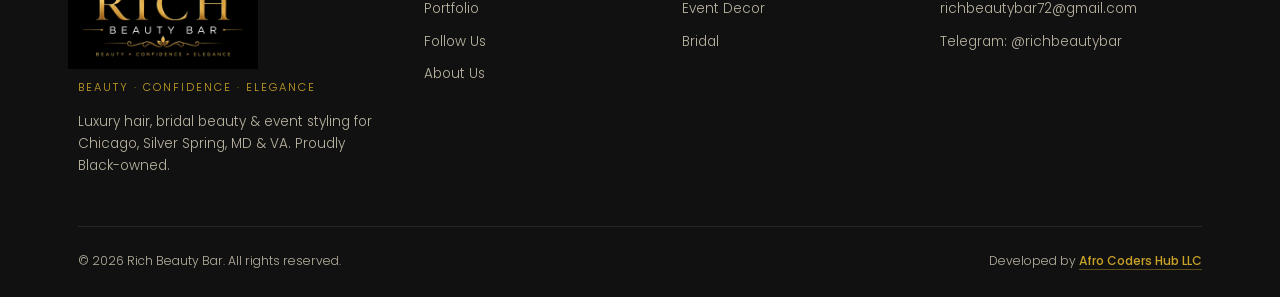
==== commit 8c923273: "Update canonical, Open Graph, and JSON-LD URLs to richbeauty.bar" ====
--- a/index.html
+++ b/index.html
@@ -8,7 +8,7 @@
 <meta name="keywords" content="hair salon Chicago, bridal makeup Silver Spring MD, braiding salon Maryland, microblading Virginia, Black-owned beauty salon, eyelash extensions Chicago">
 <meta name="robots" content="index, follow">
 <meta name="author" content="Rich Beauty Bar">
-<link rel="canonical" href="https://www.richbeautybar.com/">
+<link rel="canonical" href="https://richbeauty.bar/">
 <meta name="theme-color" content="#111111">
 <link rel="icon" type="image/png" sizes="32x32" href="favicon-32.png">
 <link rel="icon" type="image/png" sizes="16x16" href="favicon-16.png">
@@ -20,16 +20,16 @@
 <meta property="og:site_name" content="Rich Beauty Bar">
 <meta property="og:title" content="Rich Beauty Bar | Luxury Hair, Bridal &amp; Beauty | Chicago, Silver Spring, MD &amp; VA">
 <meta property="og:description" content="Black-owned luxury hair, bridal makeup &amp; beauty studio serving Chicago, Silver Spring, Maryland &amp; Virginia. Book instantly on WhatsApp.">
-<meta property="og:image" content="https://www.richbeautybar.com/images/hero-portrait.jpg">
+<meta property="og:image" content="https://richbeauty.bar/images/hero-portrait.jpg">
 <meta property="og:image:alt" content="Rich Beauty Bar bridal glam portrait">
-<meta property="og:url" content="https://www.richbeautybar.com/">
+<meta property="og:url" content="https://richbeauty.bar/">
 <meta property="og:locale" content="en_US">
 
 <!-- Twitter Card -->
 <meta name="twitter:card" content="summary_large_image">
 <meta name="twitter:title" content="Rich Beauty Bar | Luxury Hair, Bridal &amp; Beauty | Chicago, Silver Spring, MD &amp; VA">
 <meta name="twitter:description" content="Black-owned luxury hair, bridal makeup &amp; beauty studio serving Chicago, Silver Spring, Maryland &amp; Virginia. Book instantly on WhatsApp.">
-<meta name="twitter:image" content="https://www.richbeautybar.com/images/hero-portrait.jpg">
+<meta name="twitter:image" content="https://richbeauty.bar/images/hero-portrait.jpg">
 
 <link rel="preconnect" href="https://fonts.googleapis.com">
 <link rel="preconnect" href="https://fonts.gstatic.com" crossorigin>
@@ -42,9 +42,9 @@
   "@context": "https://schema.org",
   "@type": "BeautySalon",
   "name": "Rich Beauty Bar",
-  "image": "https://www.richbeautybar.com/images/hero-portrait.jpg",
-  "logo": "https://www.richbeautybar.com/images/logo-monogram.png",
-  "url": "https://www.richbeautybar.com/",
+  "image": "https://richbeauty.bar/images/hero-portrait.jpg",
+  "logo": "https://richbeauty.bar/images/logo-monogram.png",
+  "url": "https://richbeauty.bar/",
   "email": "richbeautybar72@gmail.com",
   "telephone": "+1-240-791-2542",
   "priceRange": "$$-$$$",
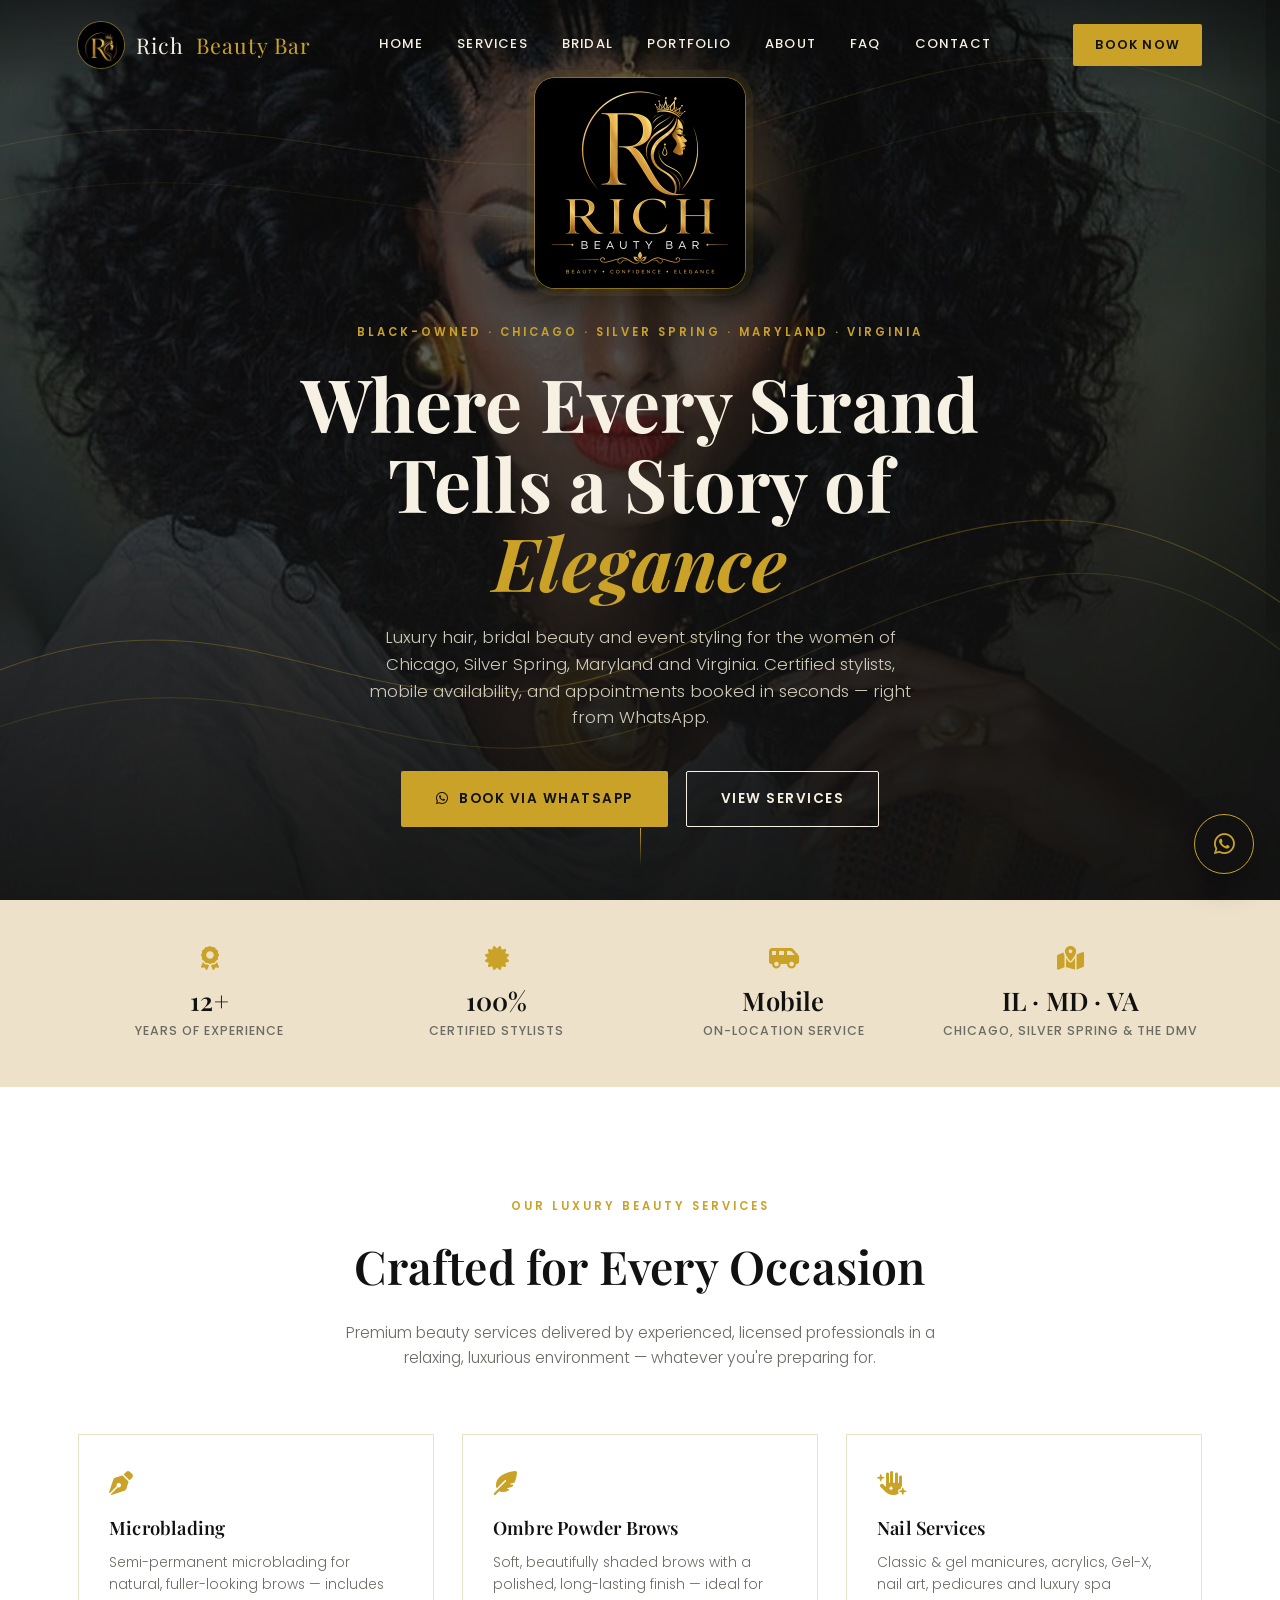
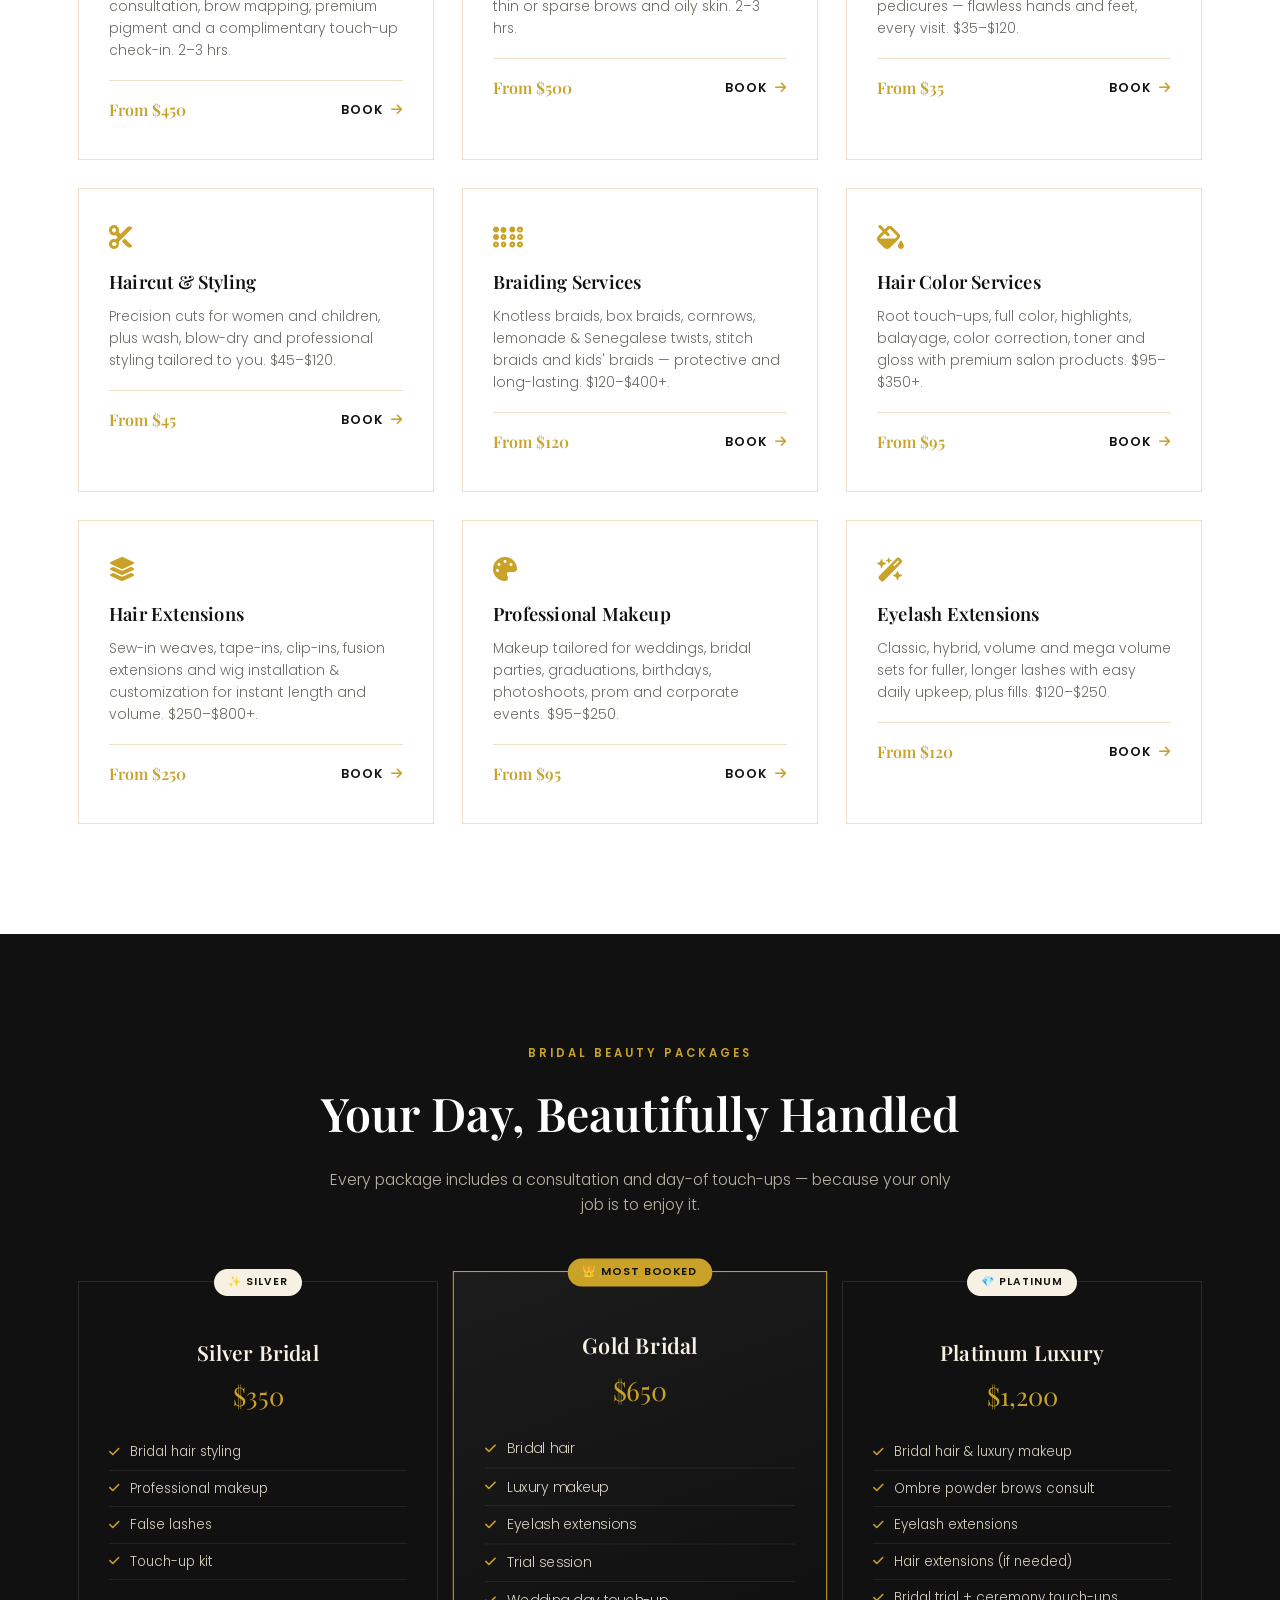
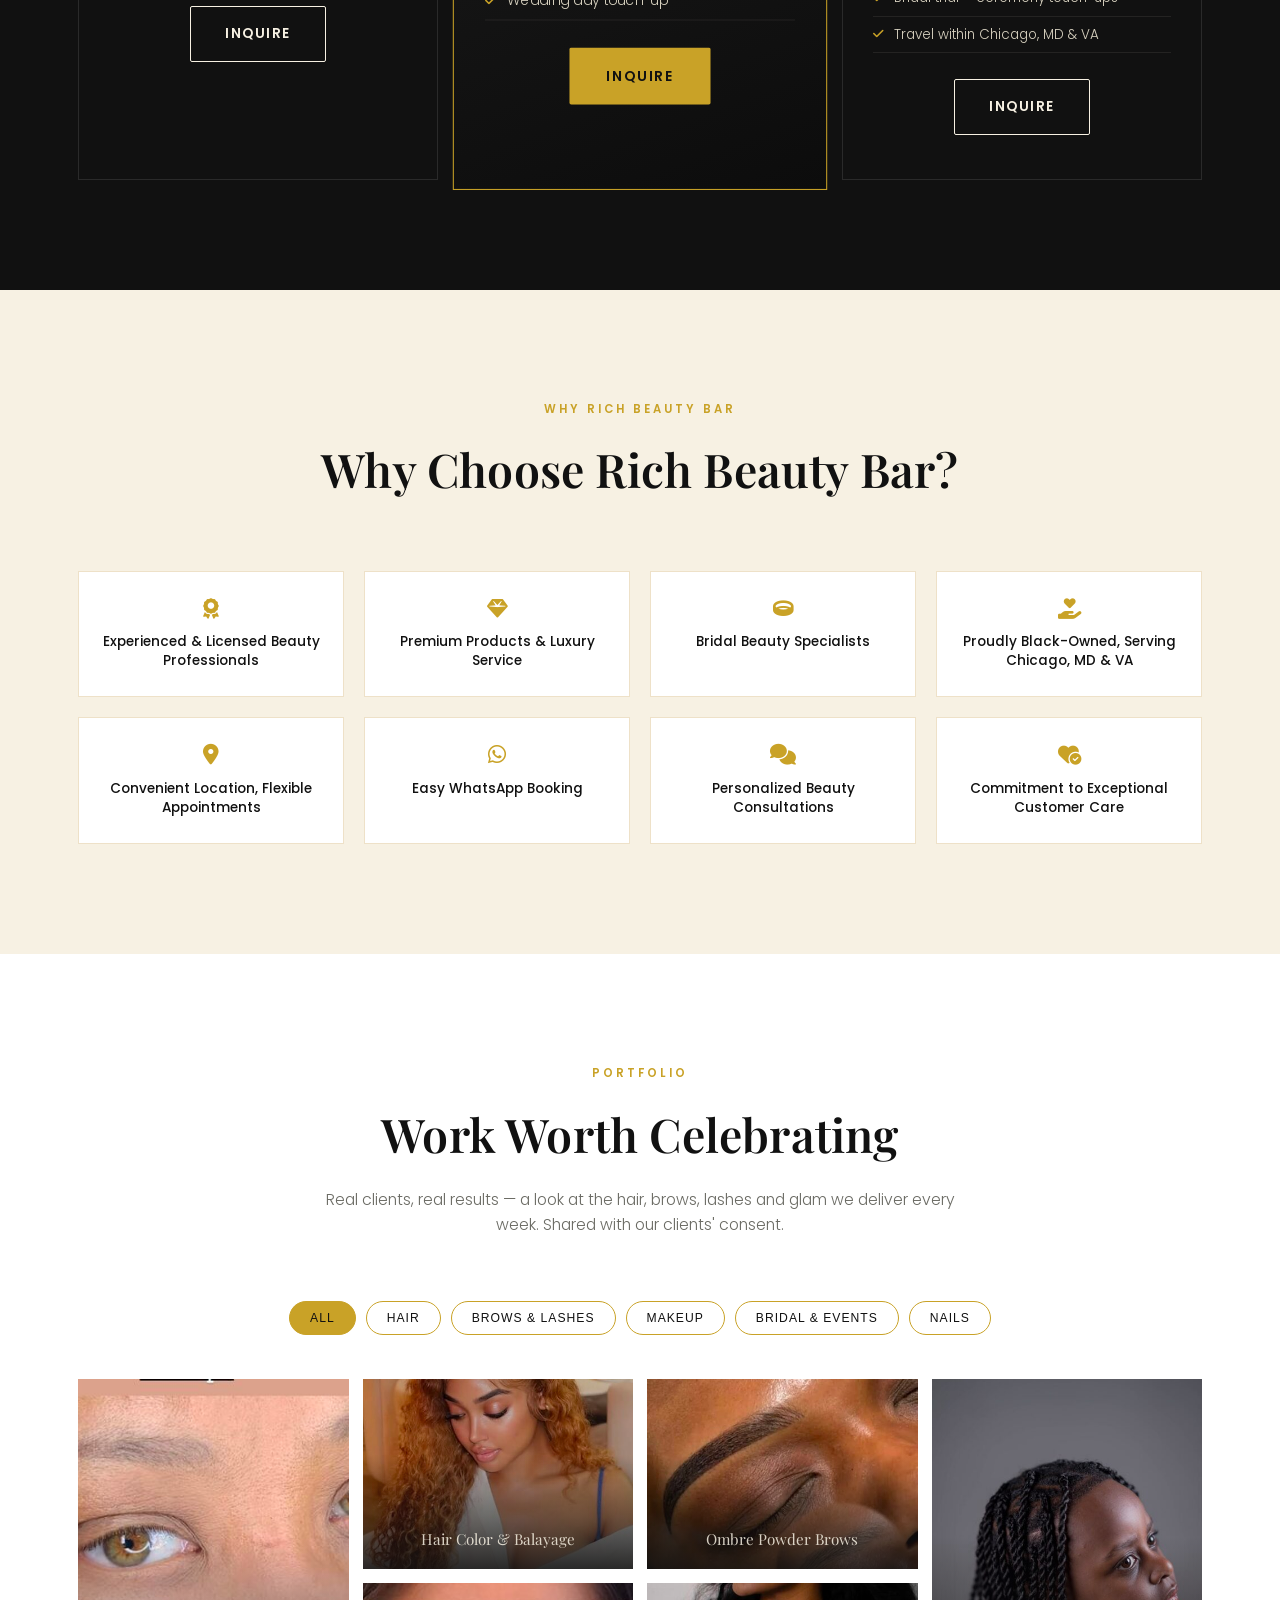
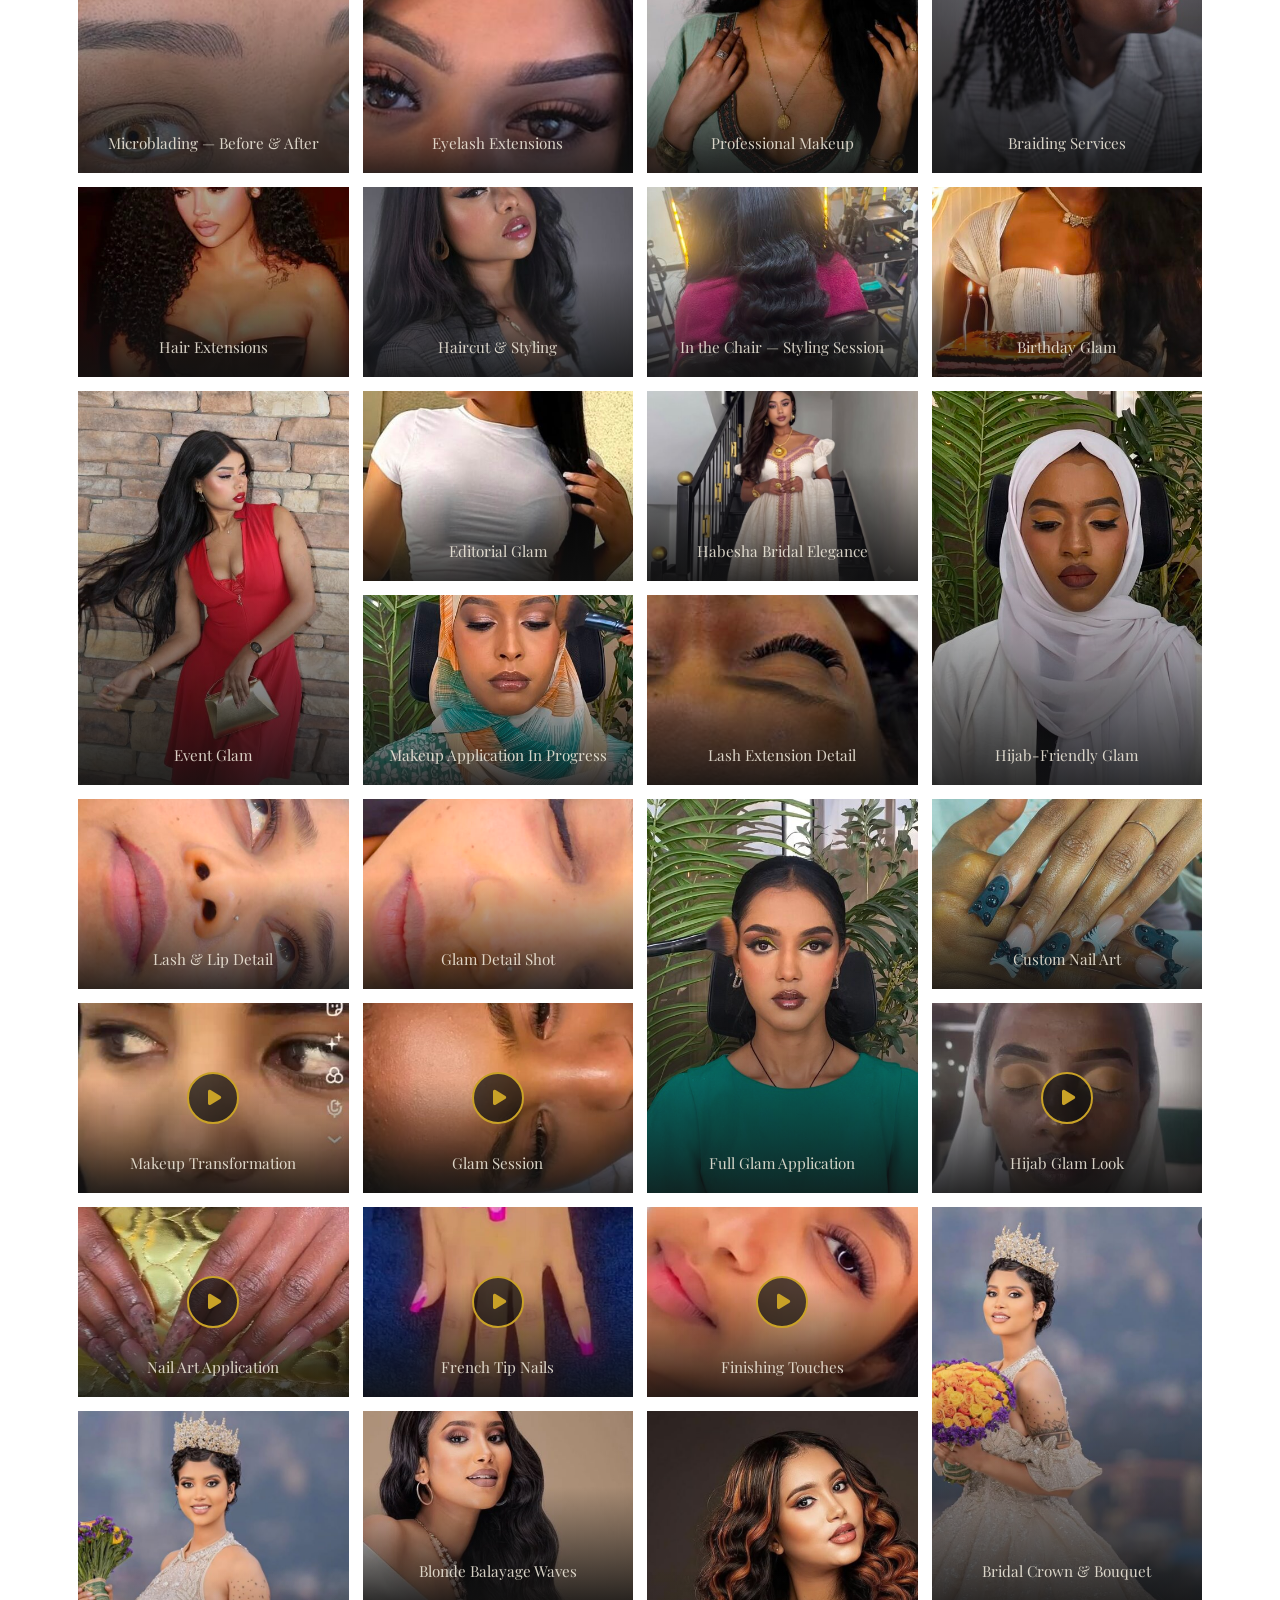
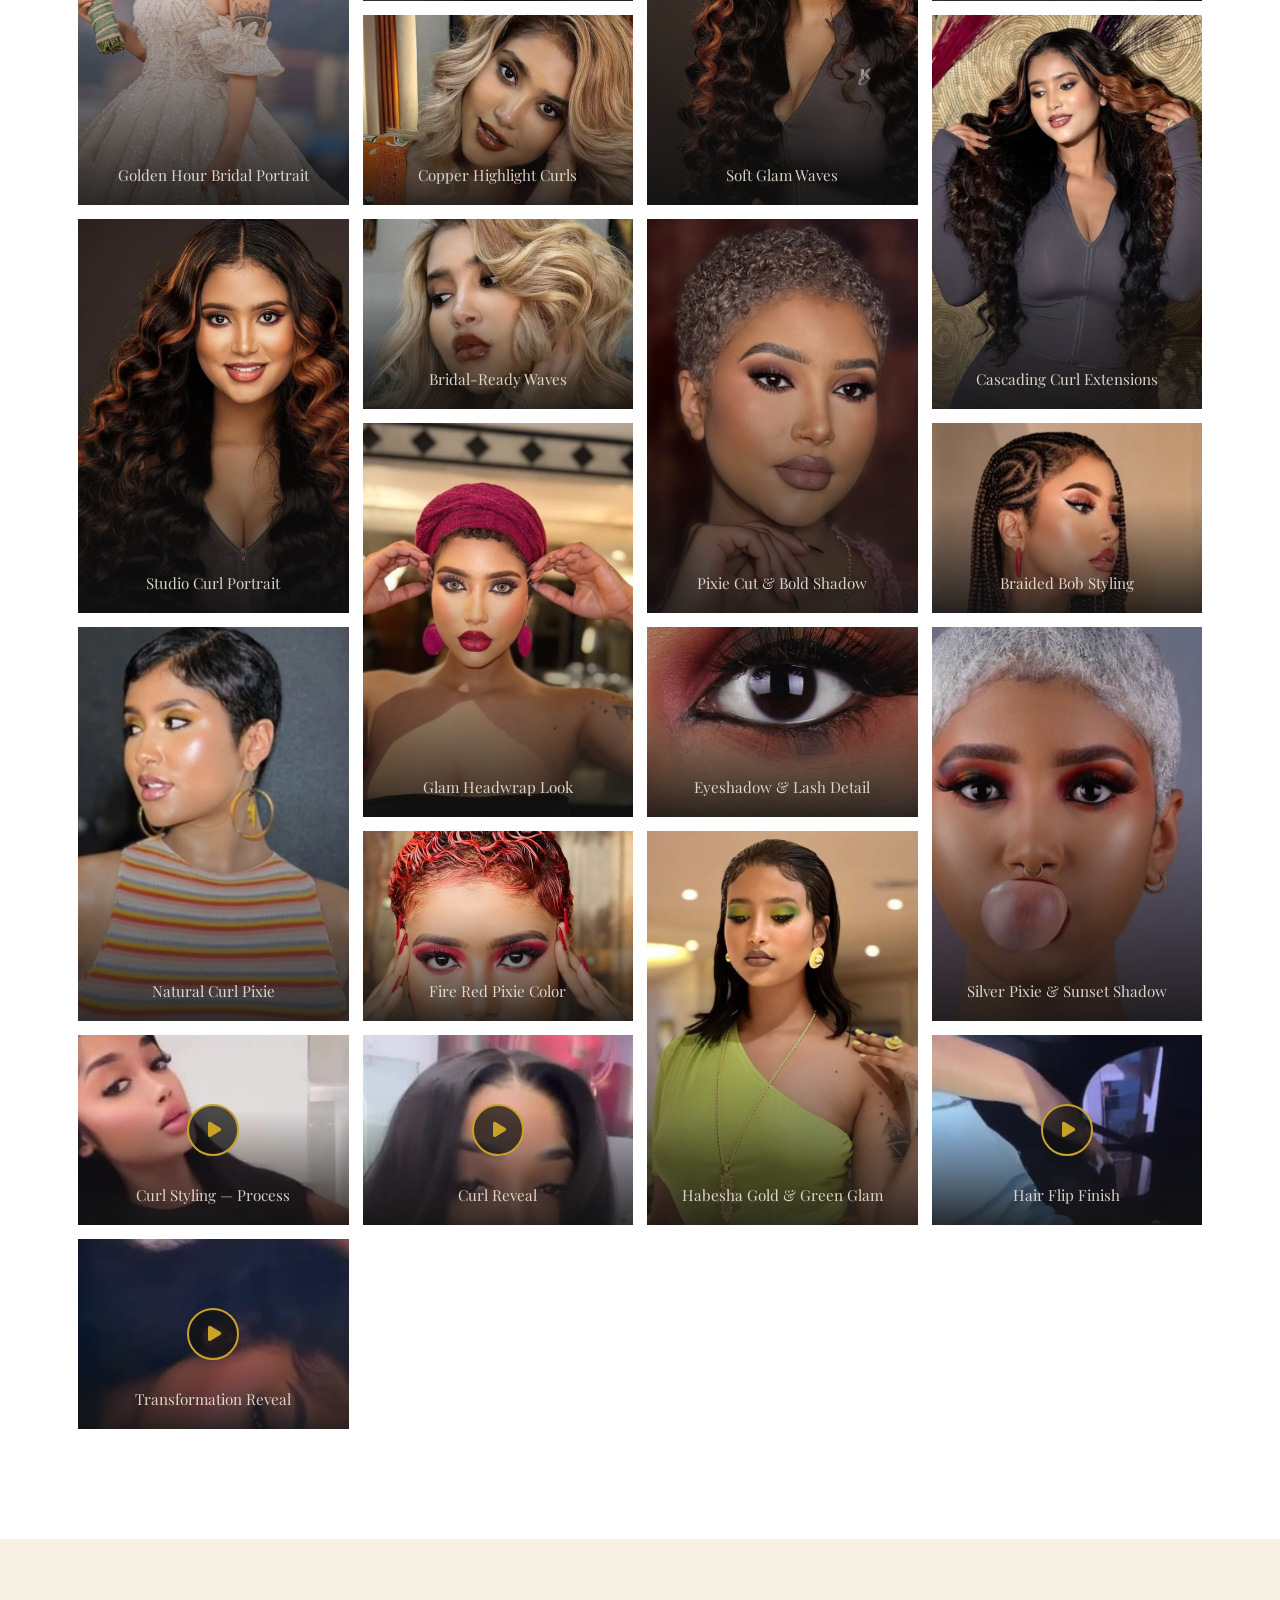
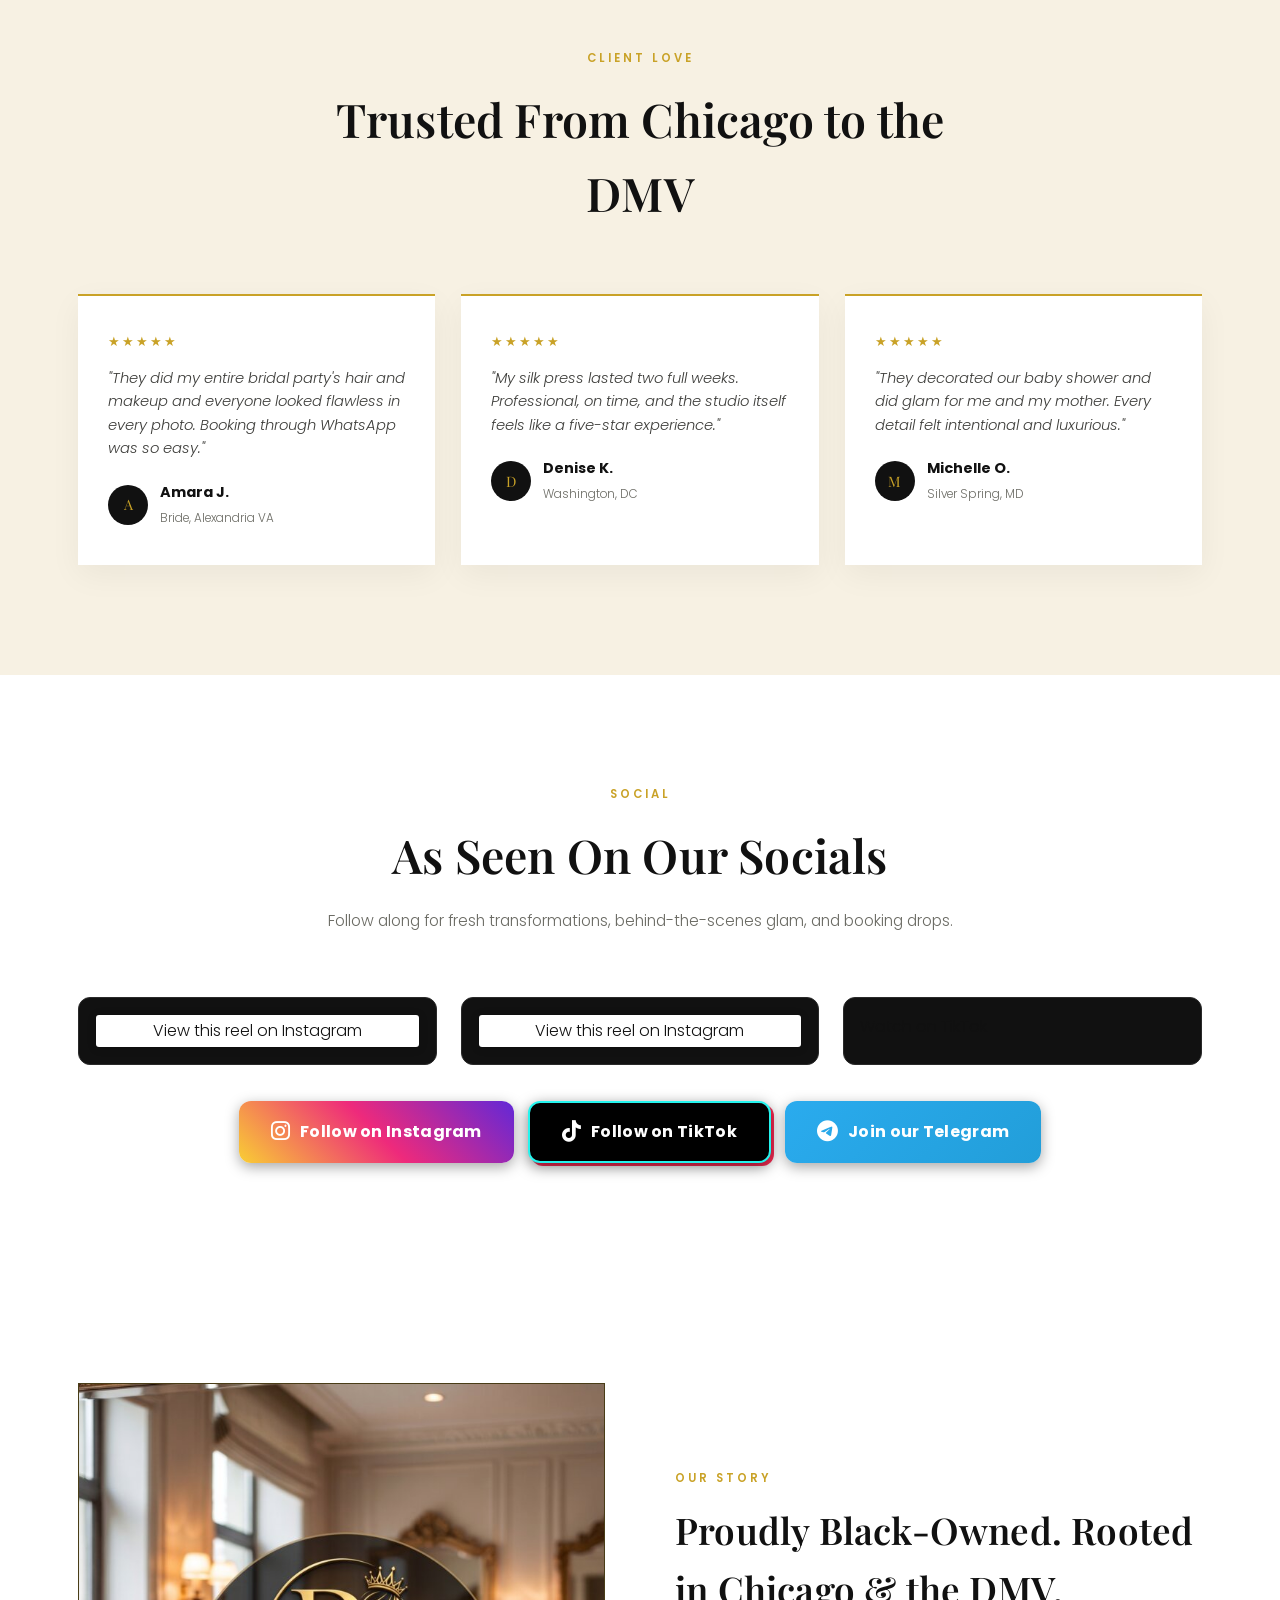
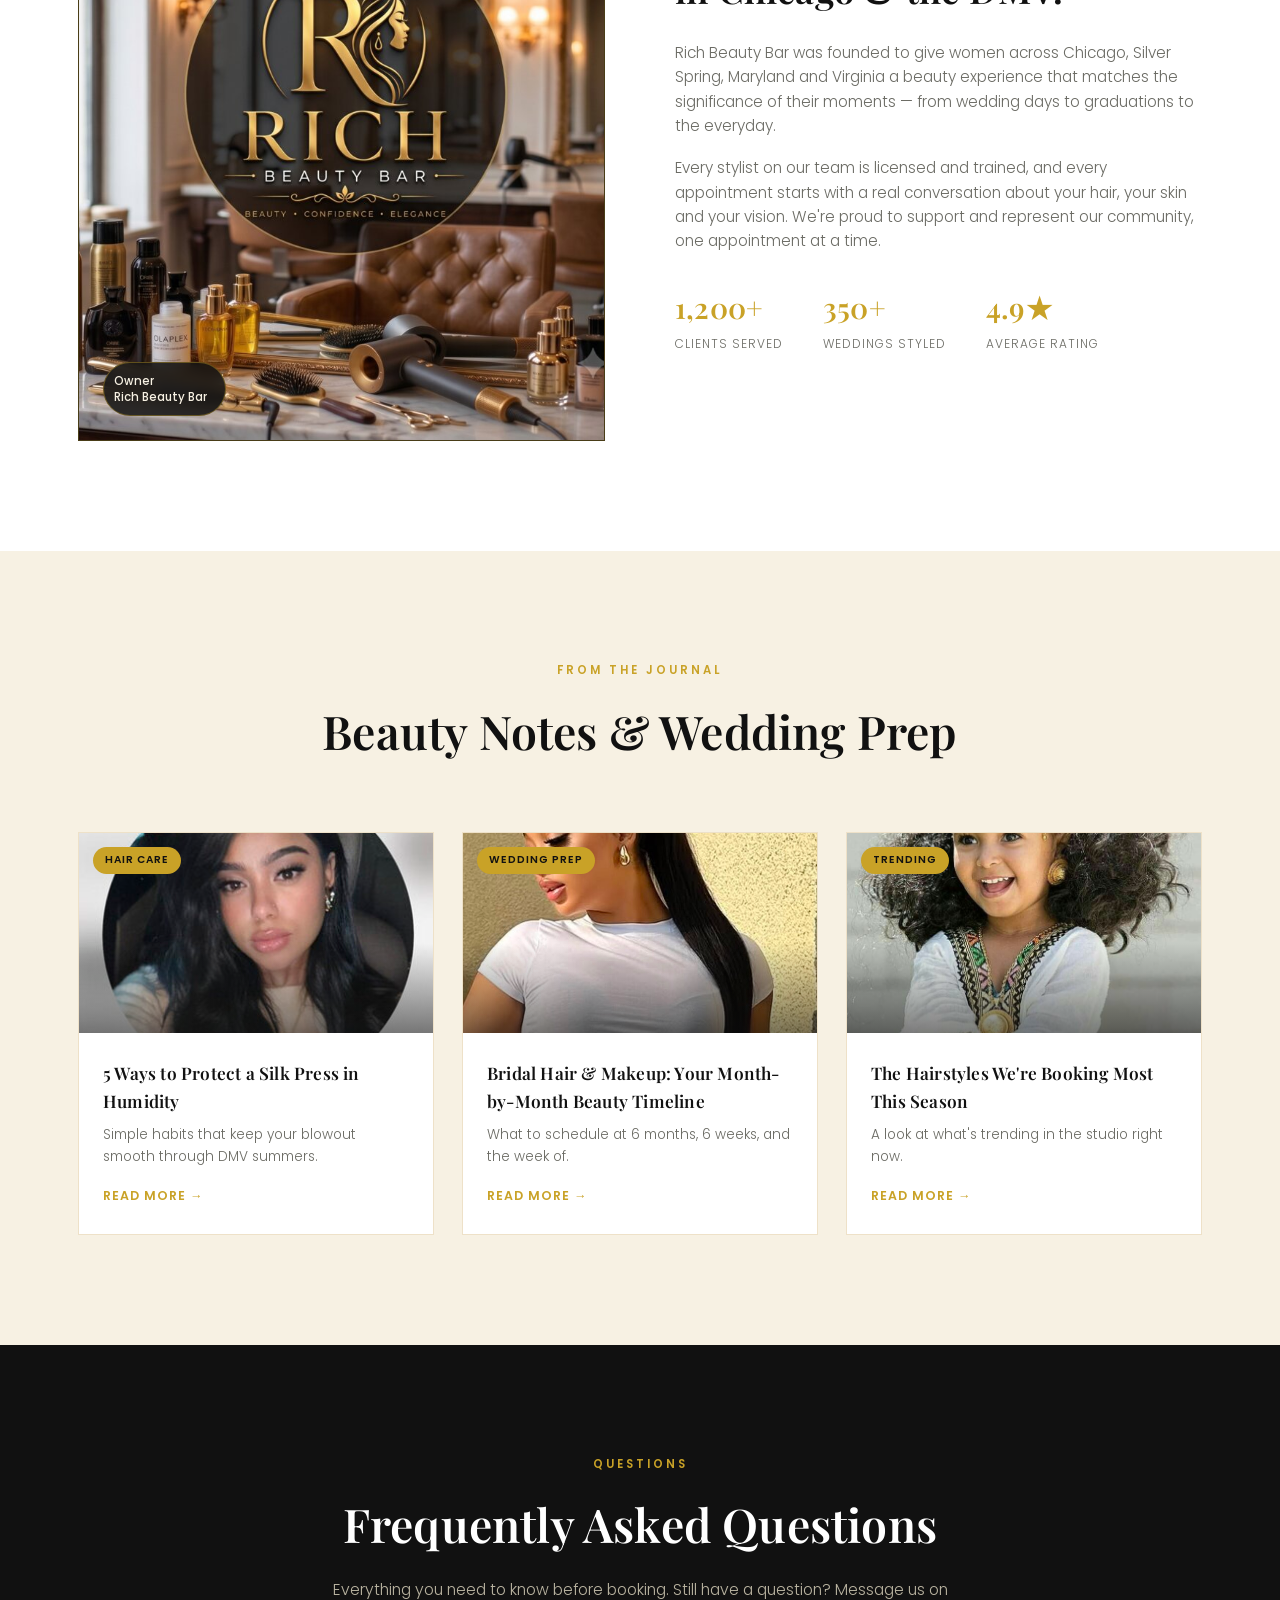
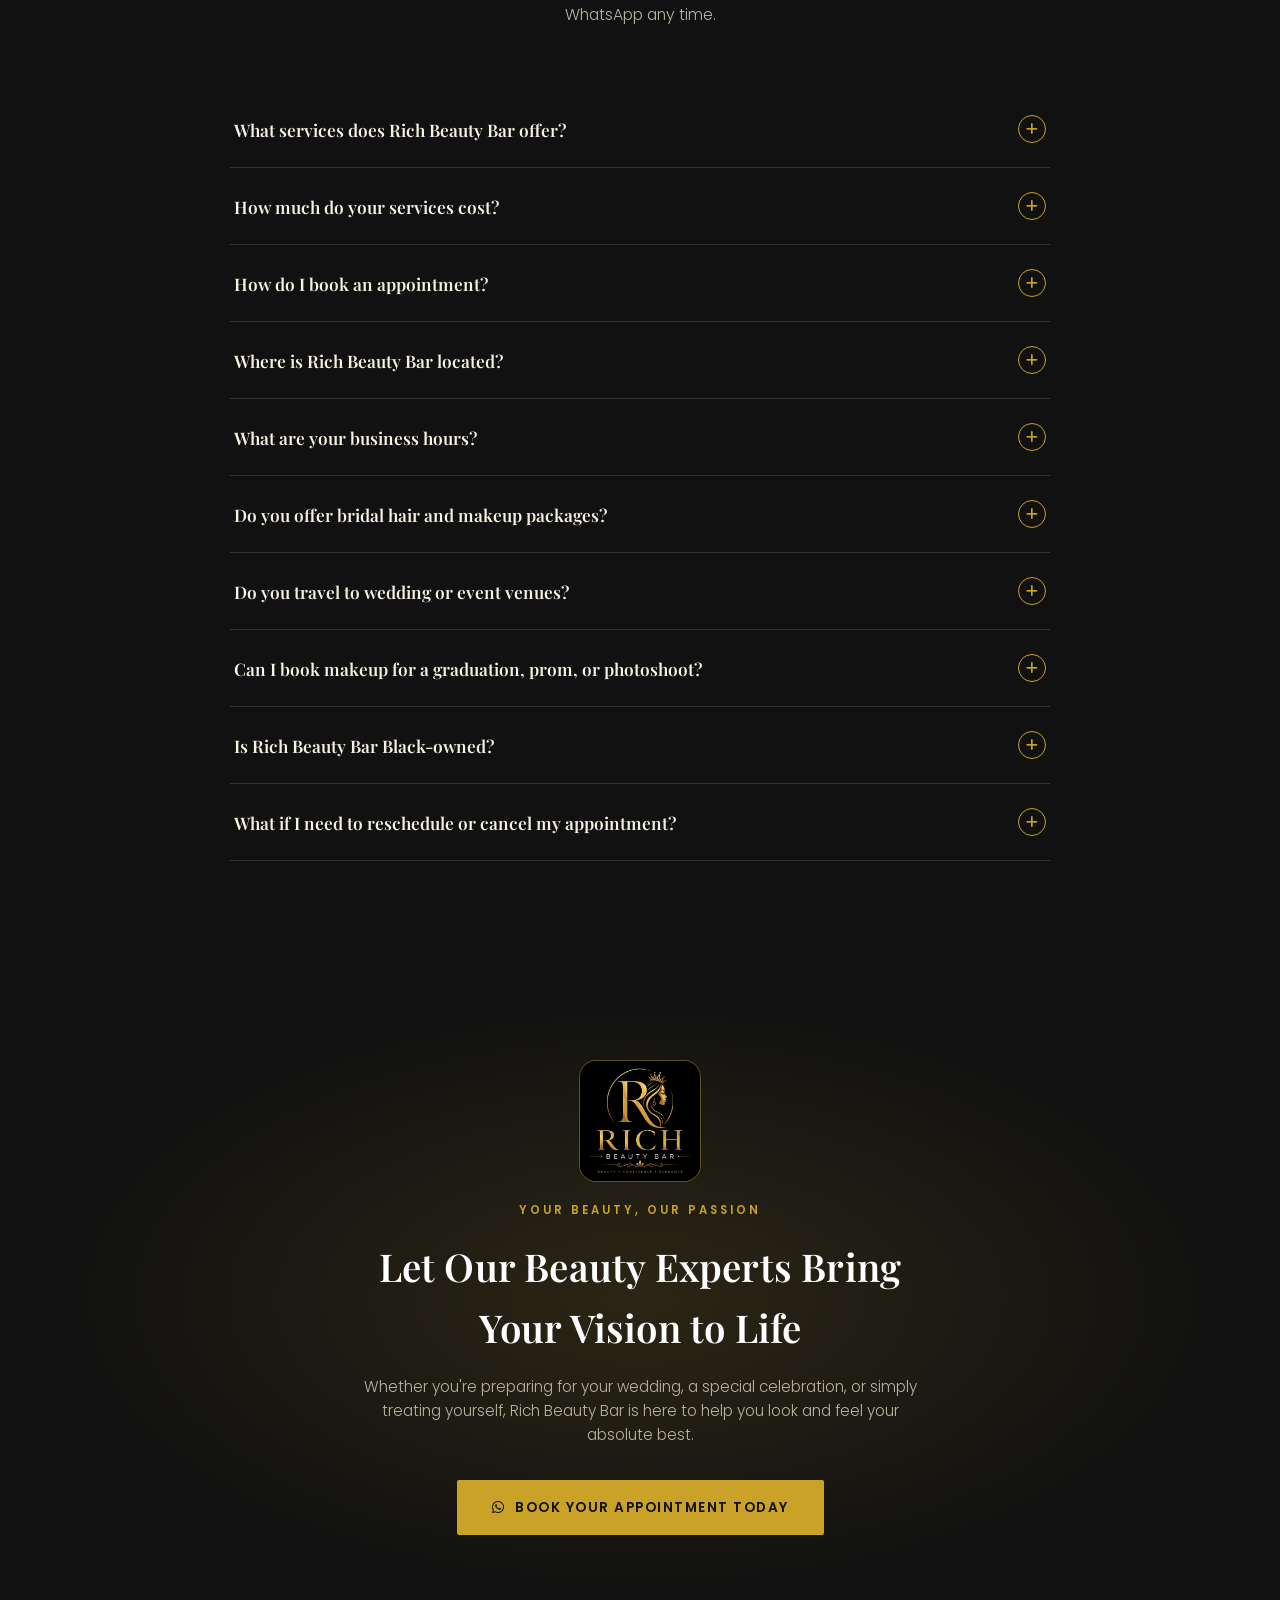
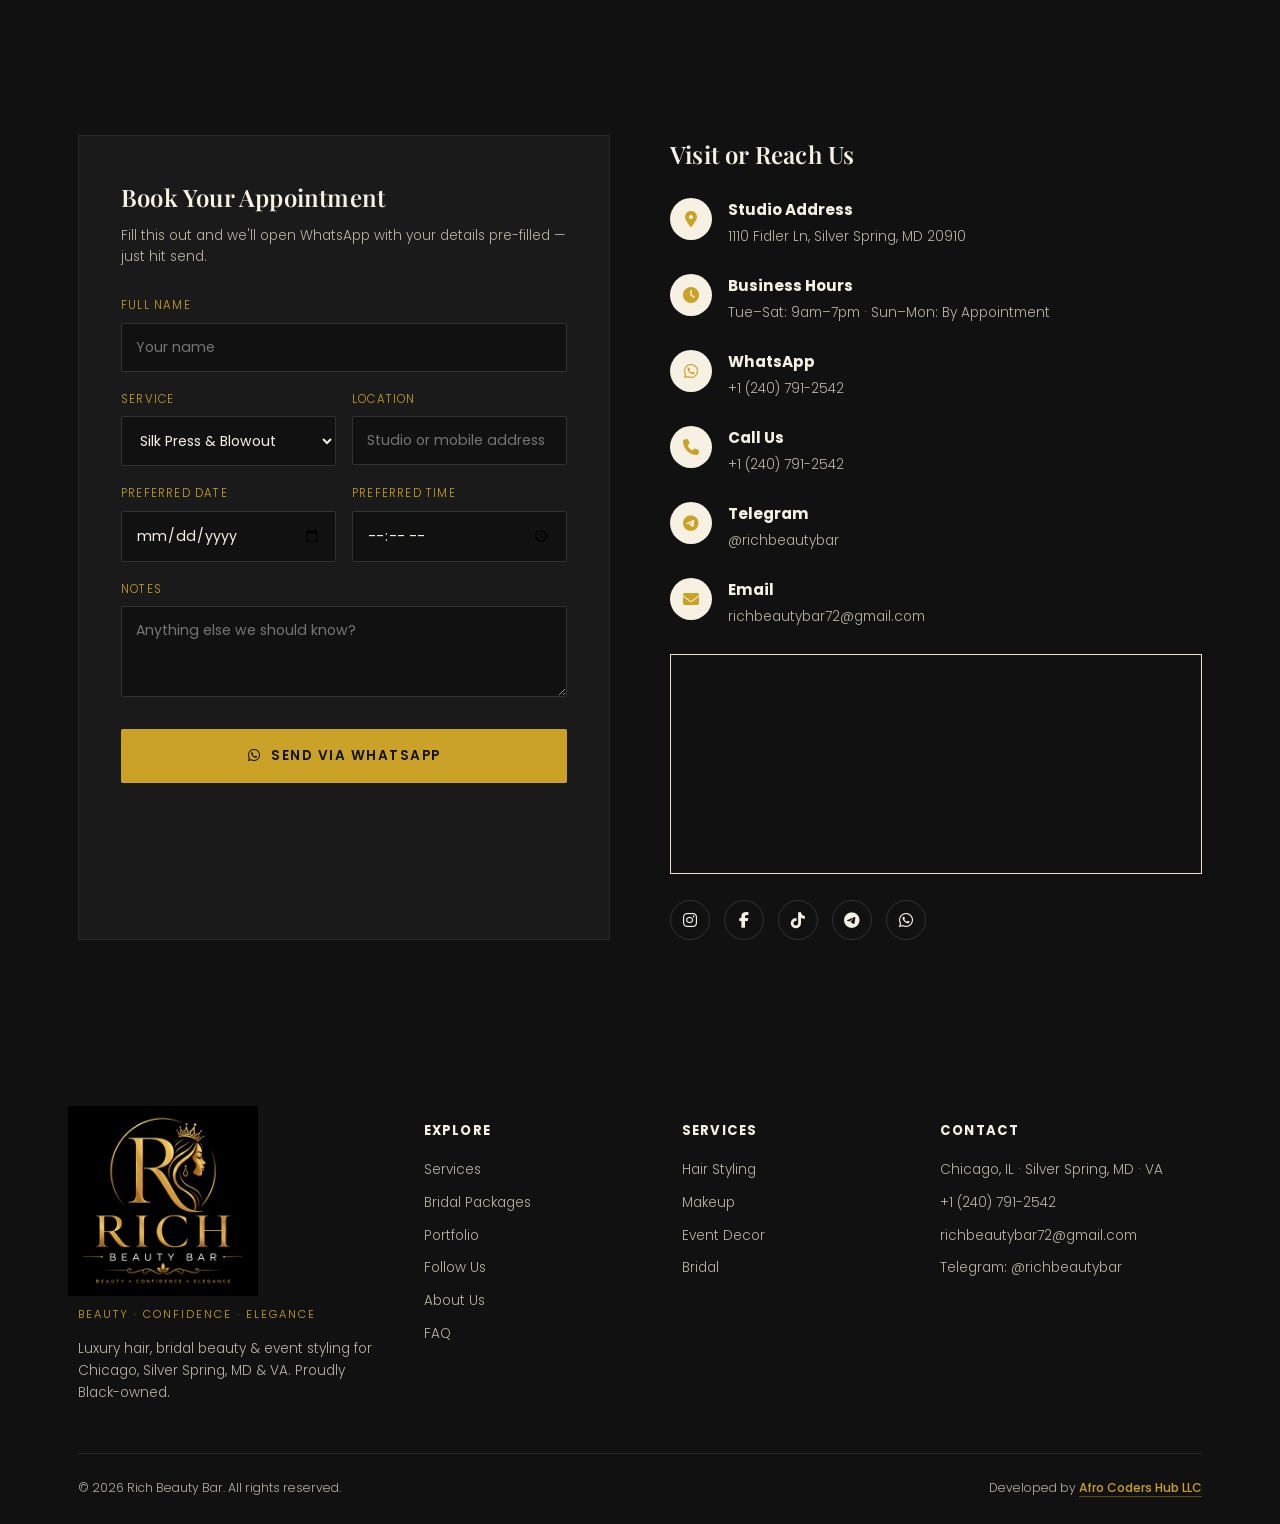
==== commit 3f72e20b: "Add FAQ section with schema, fix sitemap and robots.txt domain" ====
--- a/index.html
+++ b/index.html
@@ -73,6 +73,24 @@
   ]
 }
 </script>
+<script type="application/ld+json">
+{
+  "@context": "https://schema.org",
+  "@type": "FAQPage",
+  "mainEntity": [
+    { "@type": "Question", "name": "What services does Rich Beauty Bar offer?", "acceptedAnswer": { "@type": "Answer", "text": "We offer Microblading, Ombre Powder Brows, Nail Services, Haircut & Styling, Braiding, Hair Color, Hair Extensions, Professional Makeup, and Eyelash Extensions — plus dedicated Silver, Gold, and Platinum Bridal Packages for wedding days and special events." } },
+    { "@type": "Question", "name": "How much do your services cost?", "acceptedAnswer": { "@type": "Answer", "text": "Pricing varies by service: Nail Services start at $35, Haircut & Styling from $45, Hair Color from $95, Professional Makeup from $95, Microblading from $450, Ombre Powder Brows from $500, Braiding from $120, Eyelash Extensions from $120, and Hair Extensions from $250. Bridal Packages range from $350 (Silver) to $1,200 (Platinum)." } },
+    { "@type": "Question", "name": "How do I book an appointment?", "acceptedAnswer": { "@type": "Answer", "text": "Booking is done entirely through WhatsApp — tap any Book Now button on the site, or fill out the booking form in the Contact section, and we'll confirm your appointment directly in the chat." } },
+    { "@type": "Question", "name": "Where is Rich Beauty Bar located?", "acceptedAnswer": { "@type": "Answer", "text": "Our studio is located at 1110 Fidler Ln, Silver Spring, MD 20910. We proudly serve clients across Chicago, Silver Spring, Maryland, and Virginia." } },
+    { "@type": "Question", "name": "What are your business hours?", "acceptedAnswer": { "@type": "Answer", "text": "We're open Tuesday through Saturday, 9am–7pm. Sunday and Monday appointments are available by request." } },
+    { "@type": "Question", "name": "Do you offer bridal hair and makeup packages?", "acceptedAnswer": { "@type": "Answer", "text": "Yes — our Silver ($350), Gold ($650), and Platinum ($1,200) Bridal Packages each include a consultation and day-of touch-ups. Gold adds a trial session and eyelash extensions, while Platinum includes hair extensions if needed, a bridal trial, ceremony touch-ups, and travel within Chicago, MD & VA." } },
+    { "@type": "Question", "name": "Do you travel to wedding or event venues?", "acceptedAnswer": { "@type": "Answer", "text": "Travel within Chicago, Maryland, and Virginia is included with our Platinum Luxury Bridal Package. For other services, message us on WhatsApp to ask about mobile availability for your event." } },
+    { "@type": "Question", "name": "Can I book makeup for a graduation, prom, or photoshoot?", "acceptedAnswer": { "@type": "Answer", "text": "Absolutely — our Professional Makeup service, starting at $95, is tailored for weddings, bridal parties, graduations, birthdays, photoshoots, prom, and corporate events." } },
+    { "@type": "Question", "name": "Is Rich Beauty Bar Black-owned?", "acceptedAnswer": { "@type": "Answer", "text": "Yes — Rich Beauty Bar is proudly Black-owned, founded to give women across Chicago, Silver Spring, Maryland and Virginia a beauty experience that matches the significance of their moments, from wedding days to the everyday." } },
+    { "@type": "Question", "name": "What if I need to reschedule or cancel my appointment?", "acceptedAnswer": { "@type": "Answer", "text": "Message us on WhatsApp as soon as you know you need to change your appointment, and we'll do our best to find a time that works for you." } }
+  ]
+}
+</script>
 <link rel="stylesheet" href="style.css">
 </head>
 <body>
@@ -87,6 +105,7 @@
       <a href="#bridal">Bridal</a>
       <a href="#portfolio">Portfolio</a>
       <a href="#about">About</a>
+      <a href="#faq">FAQ</a>
       <a href="#contact">Contact</a>
       <a href="https://wa.me/12407912542?text=Hello%2C%20I%27d%20like%20to%20book%20an%20appointment." target="_blank" rel="noopener" class="btn btn-gold mobile-book"><i class="fa-brands fa-whatsapp"></i> Book Now</a>
     </nav>
@@ -408,6 +427,68 @@
   </div>
 </section>
 
+<!-- ============ FAQ ============ -->
+<style>
+.faq-list{max-width:820px;margin:0 auto;}
+.faq-item{border-bottom:1px solid #333;padding:6px 0;}
+.faq-item summary{cursor:pointer;list-style:none;display:flex;align-items:center;justify-content:space-between;gap:16px;padding:18px 4px;font-family:'Playfair Display',serif;font-size:1.08rem;color:var(--champagne);font-weight:600;}
+.faq-item summary::-webkit-details-marker{display:none;}
+.faq-item summary .faq-icon{flex-shrink:0;width:28px;height:28px;border-radius:50%;border:1px solid var(--gold);color:var(--gold);display:flex;align-items:center;justify-content:center;font-size:.85rem;transition:transform .25s ease;}
+.faq-item[open] summary .faq-icon{transform:rotate(45deg);}
+.faq-item p{padding:0 4px 20px;color:#b9b3a0;line-height:1.7;font-size:.95rem;}
+</style>
+<section class="section section-dark" id="faq">
+  <div class="wrap">
+    <div class="section-head reveal">
+      <span class="eyebrow">Questions</span>
+      <h2>Frequently Asked Questions</h2>
+      <p>Everything you need to know before booking. Still have a question? Message us on WhatsApp any time.</p>
+    </div>
+    <div class="faq-list reveal">
+      <details class="faq-item">
+        <summary>What services does Rich Beauty Bar offer?<span class="faq-icon"><i class="fa-solid fa-plus"></i></span></summary>
+        <p>We offer Microblading, Ombre Powder Brows, Nail Services, Haircut &amp; Styling, Braiding, Hair Color, Hair Extensions, Professional Makeup, and Eyelash Extensions — plus dedicated Silver, Gold, and Platinum Bridal Packages for wedding days and special events.</p>
+      </details>
+      <details class="faq-item">
+        <summary>How much do your services cost?<span class="faq-icon"><i class="fa-solid fa-plus"></i></span></summary>
+        <p>Pricing varies by service: Nail Services start at $35, Haircut &amp; Styling from $45, Hair Color from $95, Professional Makeup from $95, Microblading from $450, Ombre Powder Brows from $500, Braiding from $120, Eyelash Extensions from $120, and Hair Extensions from $250. Bridal Packages range from $350 (Silver) to $1,200 (Platinum). Message us with your desired service for an exact quote.</p>
+      </details>
+      <details class="faq-item">
+        <summary>How do I book an appointment?<span class="faq-icon"><i class="fa-solid fa-plus"></i></span></summary>
+        <p>Booking is done entirely through WhatsApp — tap any "Book Now" button on the site, or fill out the booking form in the Contact section below, and we'll confirm your appointment directly in the chat.</p>
+      </details>
+      <details class="faq-item">
+        <summary>Where is Rich Beauty Bar located?<span class="faq-icon"><i class="fa-solid fa-plus"></i></span></summary>
+        <p>Our studio is located at 1110 Fidler Ln, Silver Spring, MD 20910. We proudly serve clients across Chicago, Silver Spring, Maryland, and Virginia.</p>
+      </details>
+      <details class="faq-item">
+        <summary>What are your business hours?<span class="faq-icon"><i class="fa-solid fa-plus"></i></span></summary>
+        <p>We're open Tuesday through Saturday, 9am–7pm. Sunday and Monday appointments are available by request — just message us on WhatsApp to check availability.</p>
+      </details>
+      <details class="faq-item">
+        <summary>Do you offer bridal hair and makeup packages?<span class="faq-icon"><i class="fa-solid fa-plus"></i></span></summary>
+        <p>Yes — our Silver ($350), Gold ($650), and Platinum ($1,200) Bridal Packages each include a consultation and day-of touch-ups. Gold adds a trial session and eyelash extensions, while Platinum includes hair extensions if needed, a bridal trial, ceremony touch-ups, and travel within Chicago, MD &amp; VA.</p>
+      </details>
+      <details class="faq-item">
+        <summary>Do you travel to wedding or event venues?<span class="faq-icon"><i class="fa-solid fa-plus"></i></span></summary>
+        <p>Travel within Chicago, Maryland, and Virginia is included with our Platinum Luxury Bridal Package. For other services, message us on WhatsApp to ask about mobile availability for your event.</p>
+      </details>
+      <details class="faq-item">
+        <summary>Can I book makeup for a graduation, prom, or photoshoot?<span class="faq-icon"><i class="fa-solid fa-plus"></i></span></summary>
+        <p>Absolutely — our Professional Makeup service (from $95) is tailored for weddings, bridal parties, graduations, birthdays, photoshoots, prom, and corporate events.</p>
+      </details>
+      <details class="faq-item">
+        <summary>Is Rich Beauty Bar Black-owned?<span class="faq-icon"><i class="fa-solid fa-plus"></i></span></summary>
+        <p>Yes — Rich Beauty Bar is proudly Black-owned, founded to give women across Chicago, Silver Spring, Maryland and Virginia a beauty experience that matches the significance of their moments, from wedding days to the everyday.</p>
+      </details>
+      <details class="faq-item">
+        <summary>What if I need to reschedule or cancel my appointment?<span class="faq-icon"><i class="fa-solid fa-plus"></i></span></summary>
+        <p>Message us on WhatsApp as soon as you know you need to change your appointment, and we'll do our best to find a time that works for you.</p>
+      </details>
+    </div>
+  </div>
+</section>
+
 <!-- ============ CTA BANNER ============ -->
 <section class="cta-banner">
   <div class="wrap cta-inner reveal">
@@ -486,7 +567,7 @@
         <p style="font-size:.7rem;letter-spacing:2px;text-transform:uppercase;color:var(--gold);margin-bottom:14px;">Beauty &middot; Confidence &middot; Elegance</p>
         <p style="font-size:.85rem;">Luxury hair, bridal beauty &amp; event styling for Chicago, Silver Spring, MD &amp; VA. Proudly Black-owned.</p>
       </div>
-      <div class="foot-col"><h5>Explore</h5><ul><li><a href="#services">Services</a></li><li><a href="#bridal">Bridal Packages</a></li><li><a href="#portfolio">Portfolio</a></li><li><a href="#follow-us">Follow Us</a></li><li><a href="#about">About Us</a></li></ul></div>
+      <div class="foot-col"><h5>Explore</h5><ul><li><a href="#services">Services</a></li><li><a href="#bridal">Bridal Packages</a></li><li><a href="#portfolio">Portfolio</a></li><li><a href="#follow-us">Follow Us</a></li><li><a href="#about">About Us</a></li><li><a href="#faq">FAQ</a></li></ul></div>
       <div class="foot-col"><h5>Services</h5><ul><li><a href="#services">Hair Styling</a></li><li><a href="#services">Makeup</a></li><li><a href="#services">Event Decor</a></li><li><a href="#bridal">Bridal</a></li></ul></div>
       <div class="foot-col"><h5>Contact</h5><ul><li>Chicago, IL &middot; Silver Spring, MD &middot; VA</li><li><a href="tel:+12407912542" style="color:inherit;">+1 (240) 791-2542</a></li><li><a href="mailto:richbeautybar72@gmail.com" style="color:inherit;">richbeautybar72@gmail.com</a></li><li><a href="https://t.me/richbeautybar" style="color:inherit;" target="_blank" rel="noopener">Telegram: @richbeautybar</a></li></ul></div>
     </div>
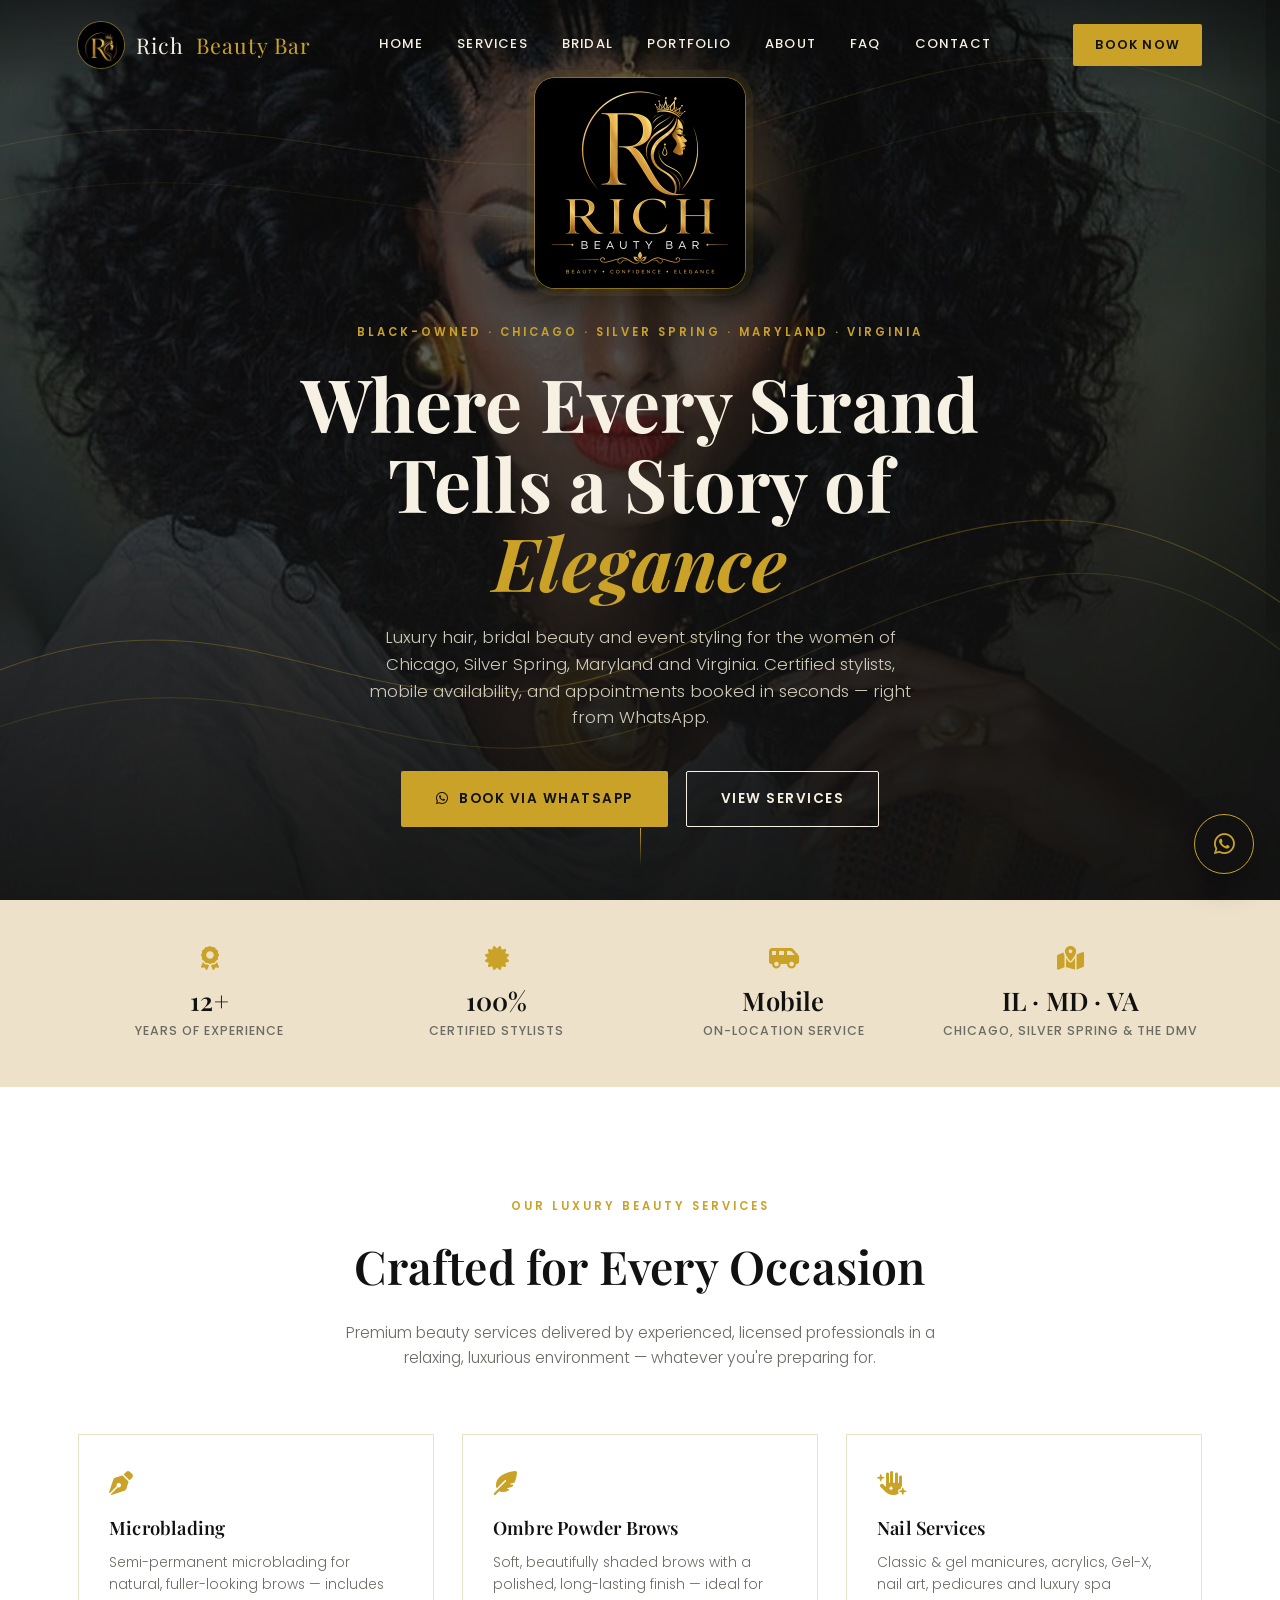
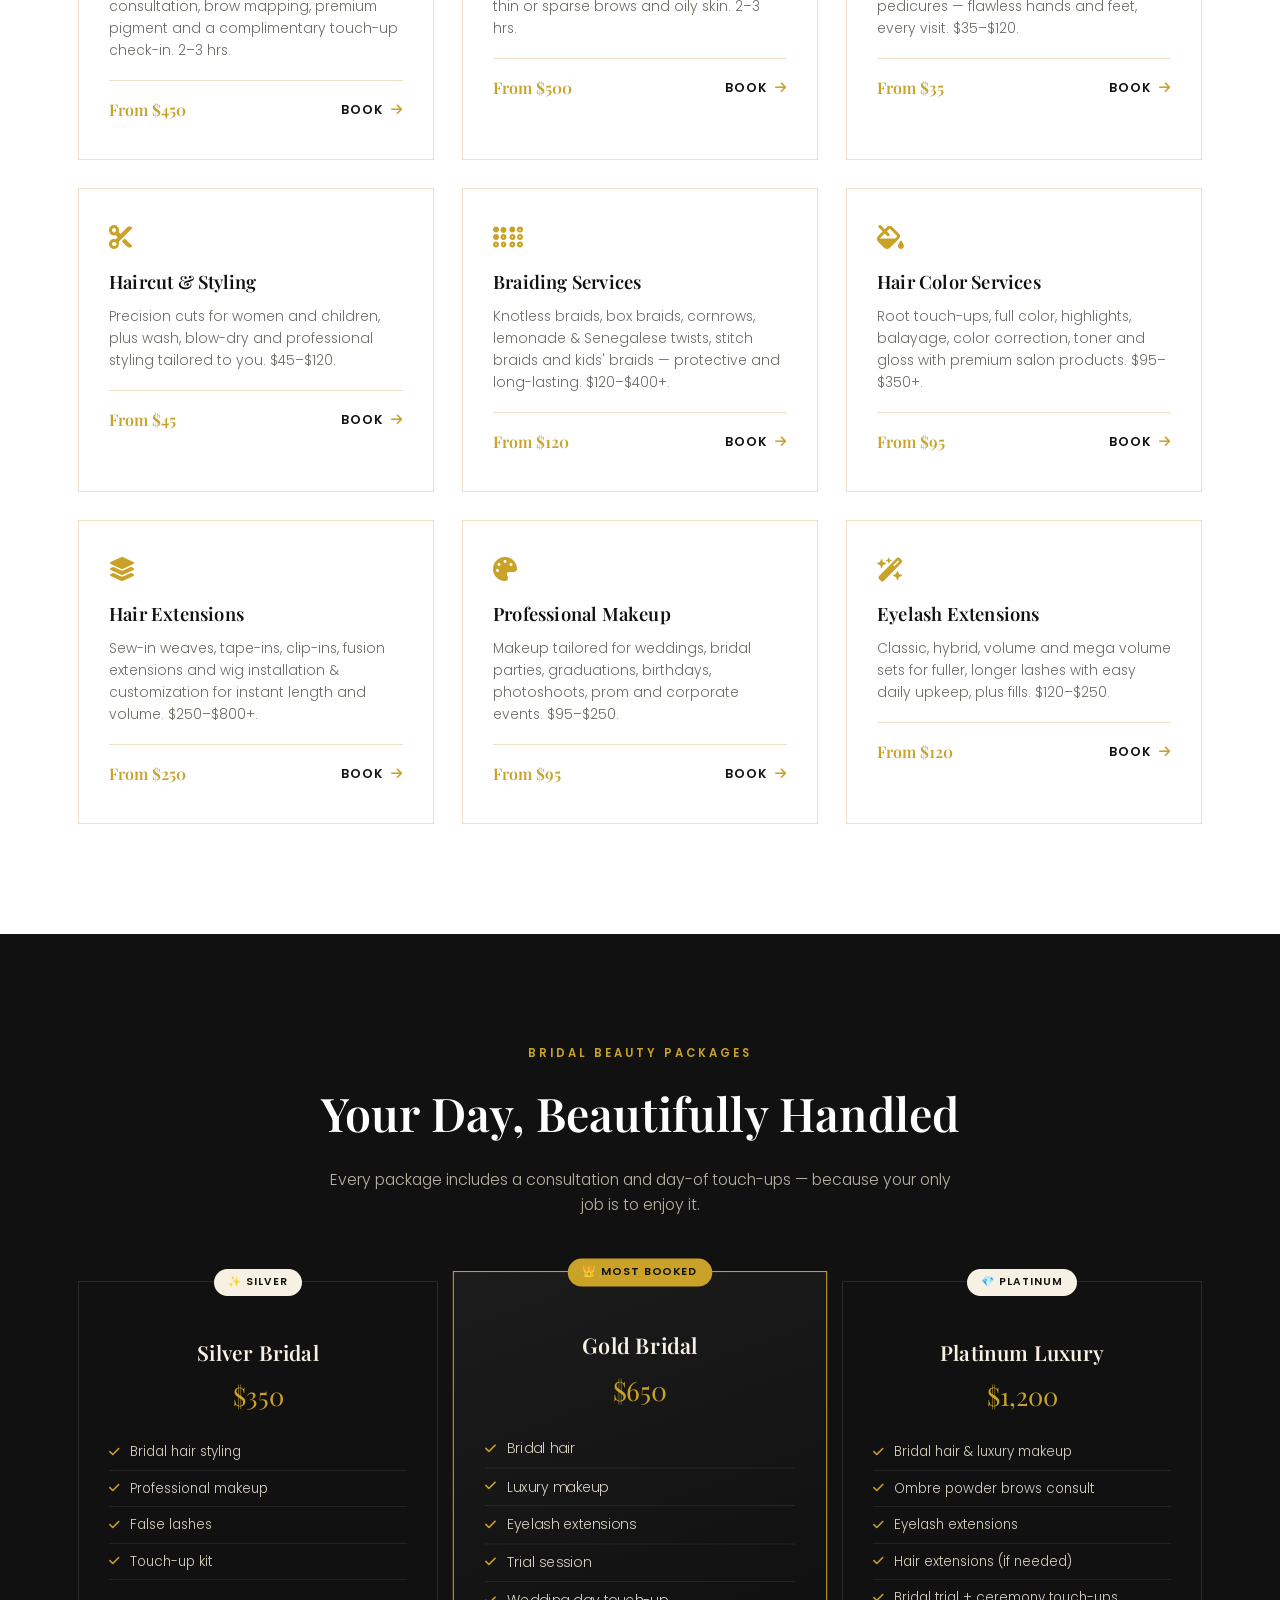
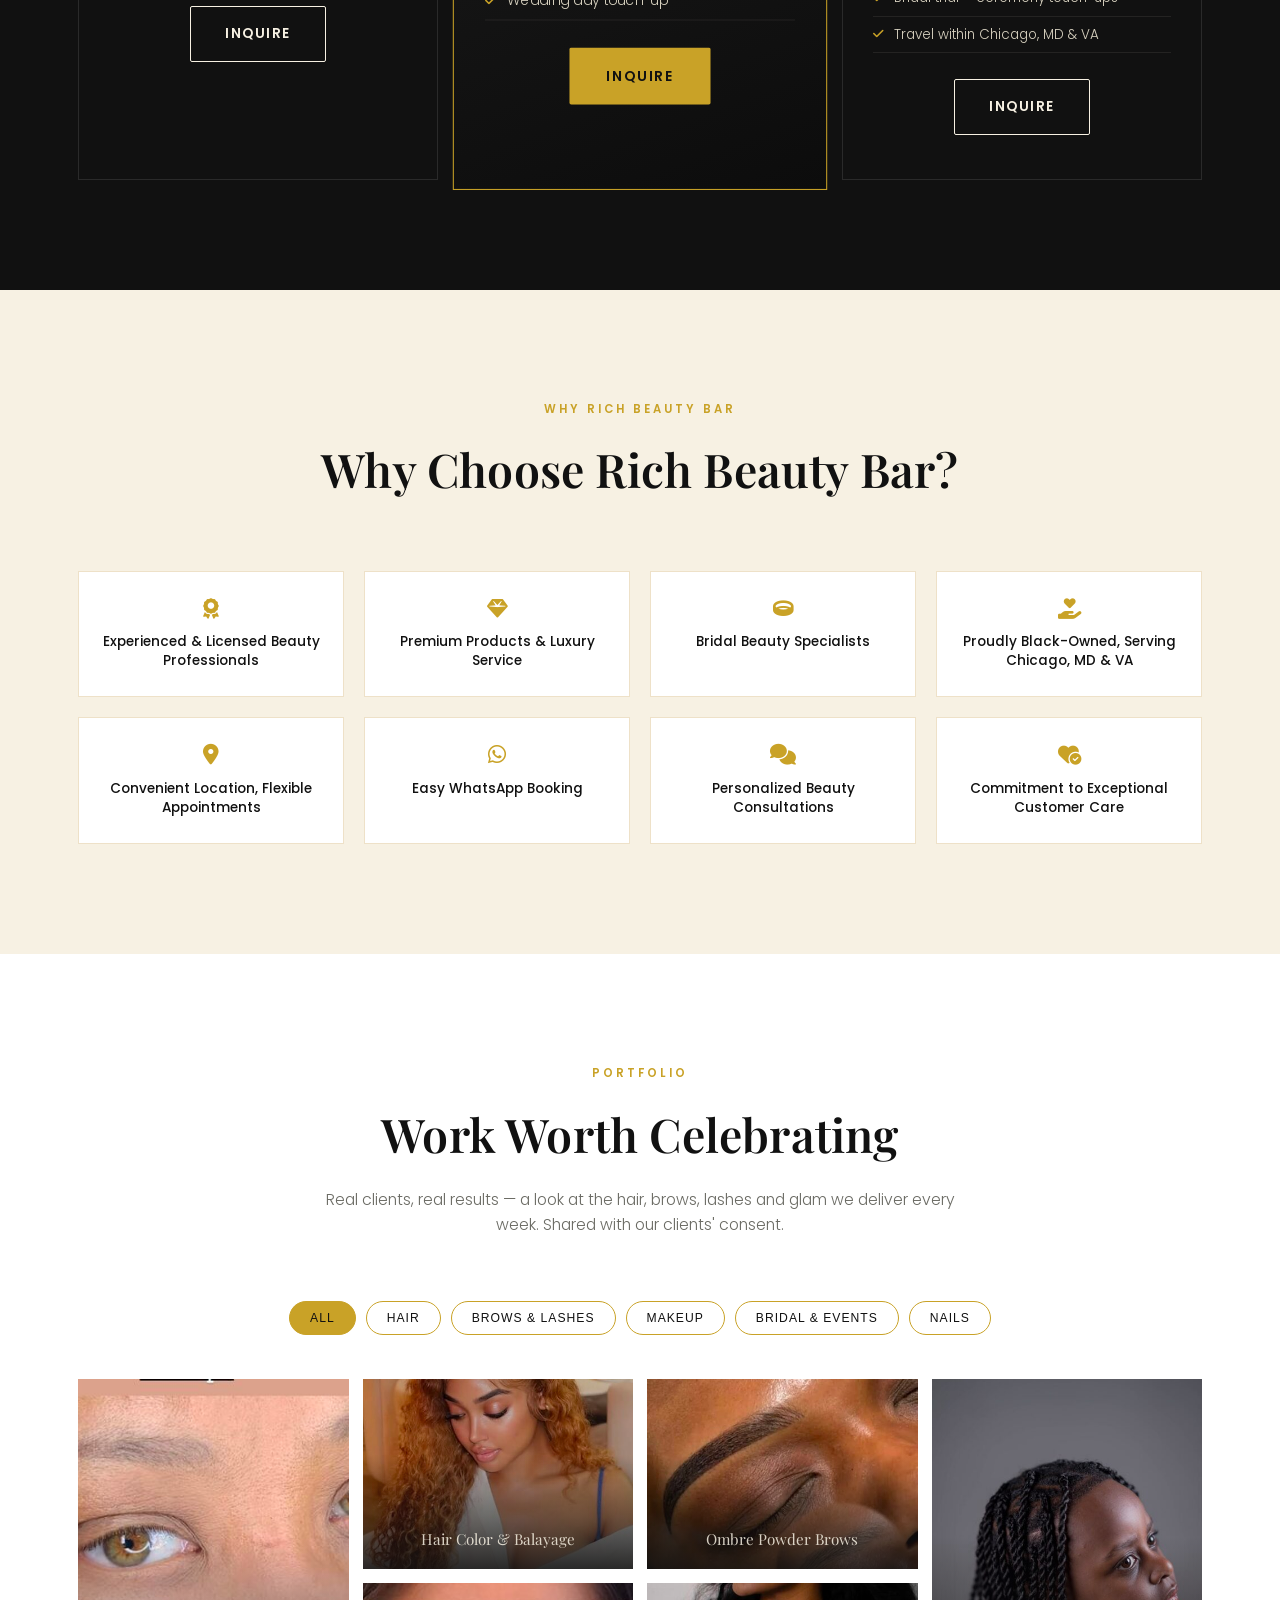
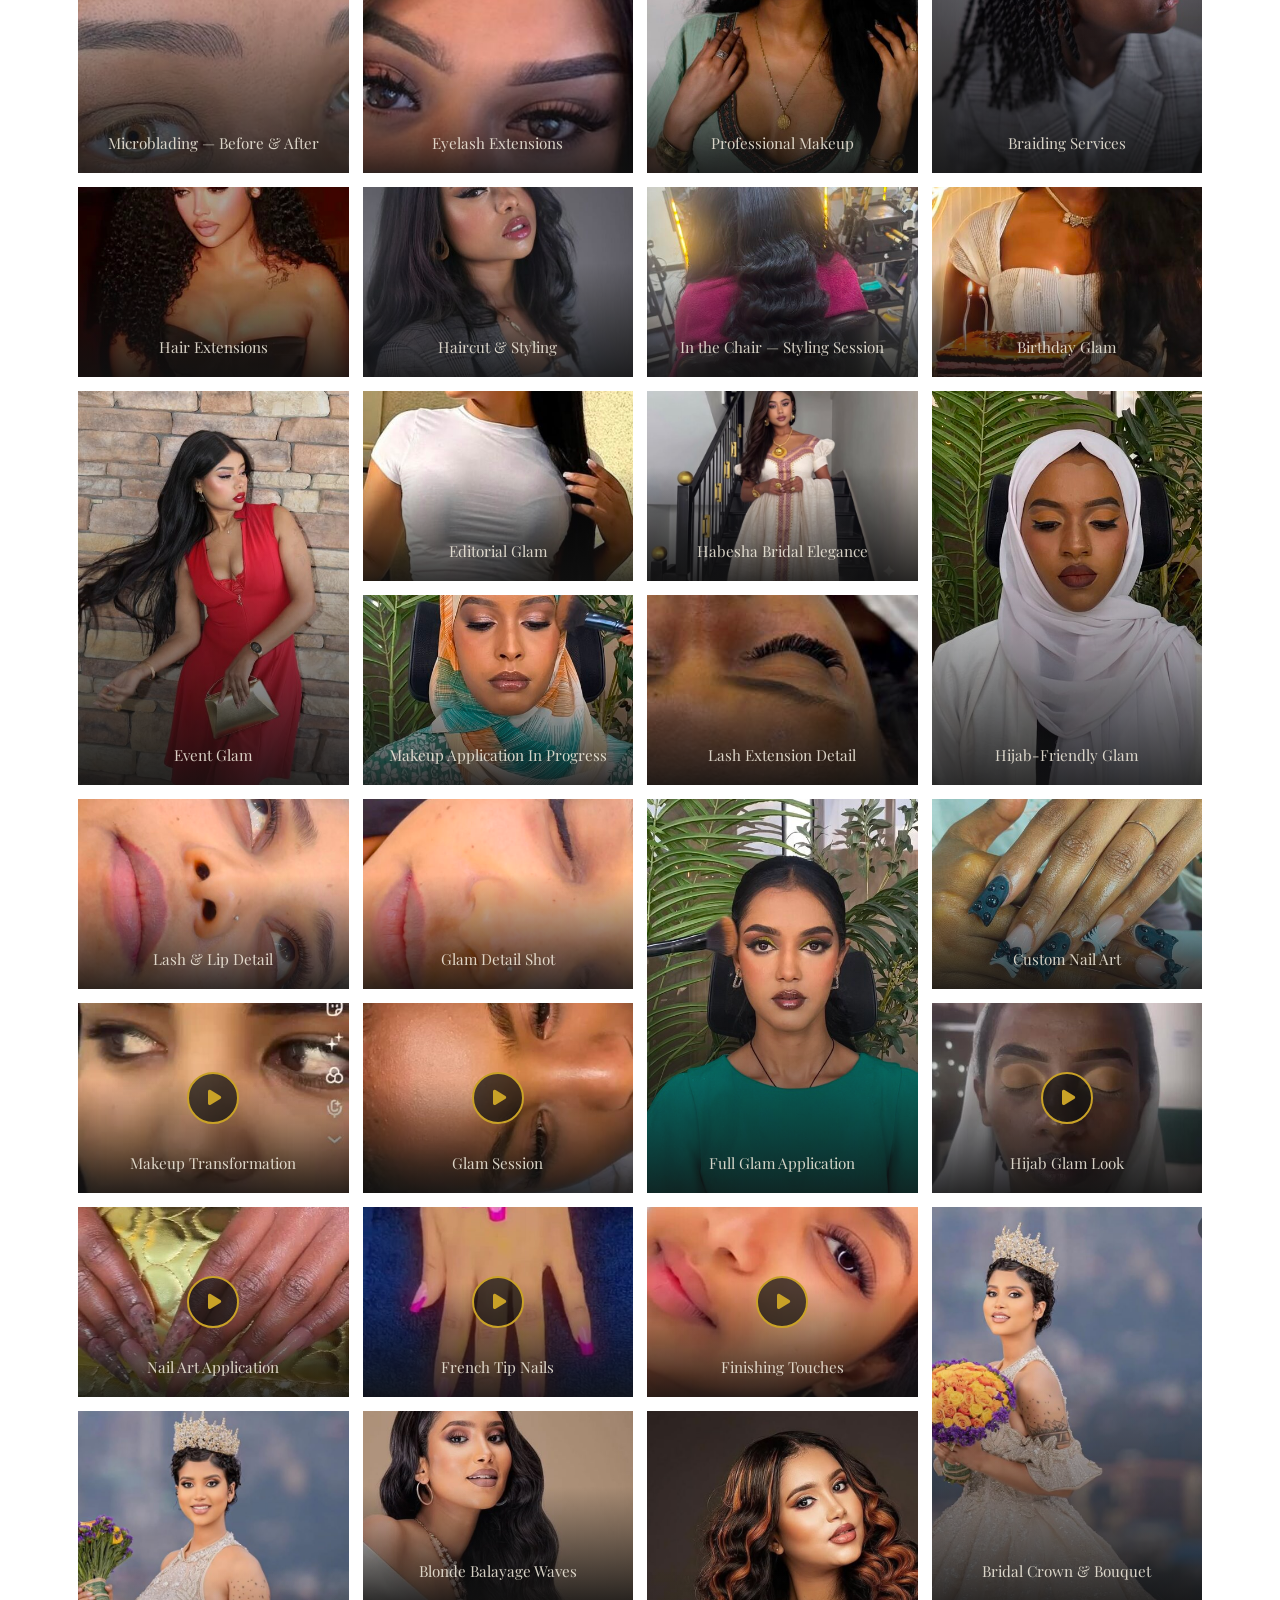
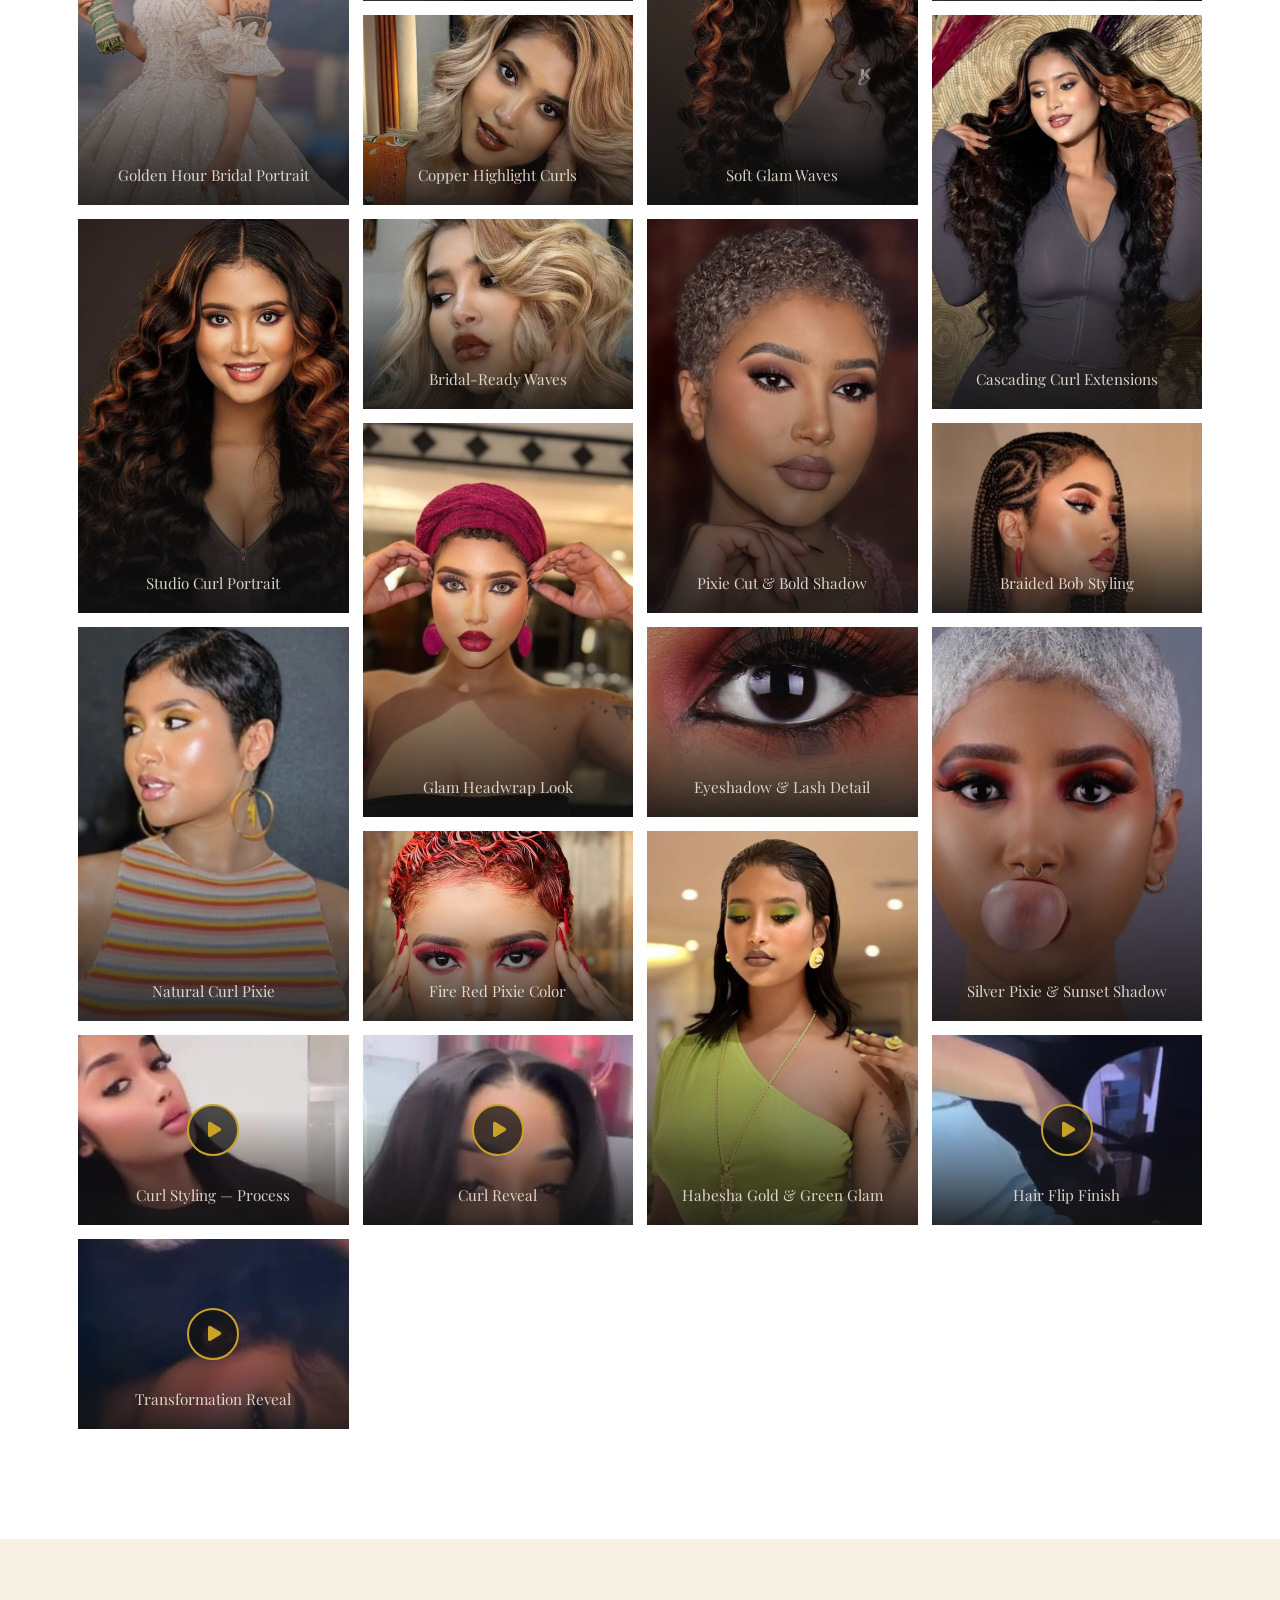
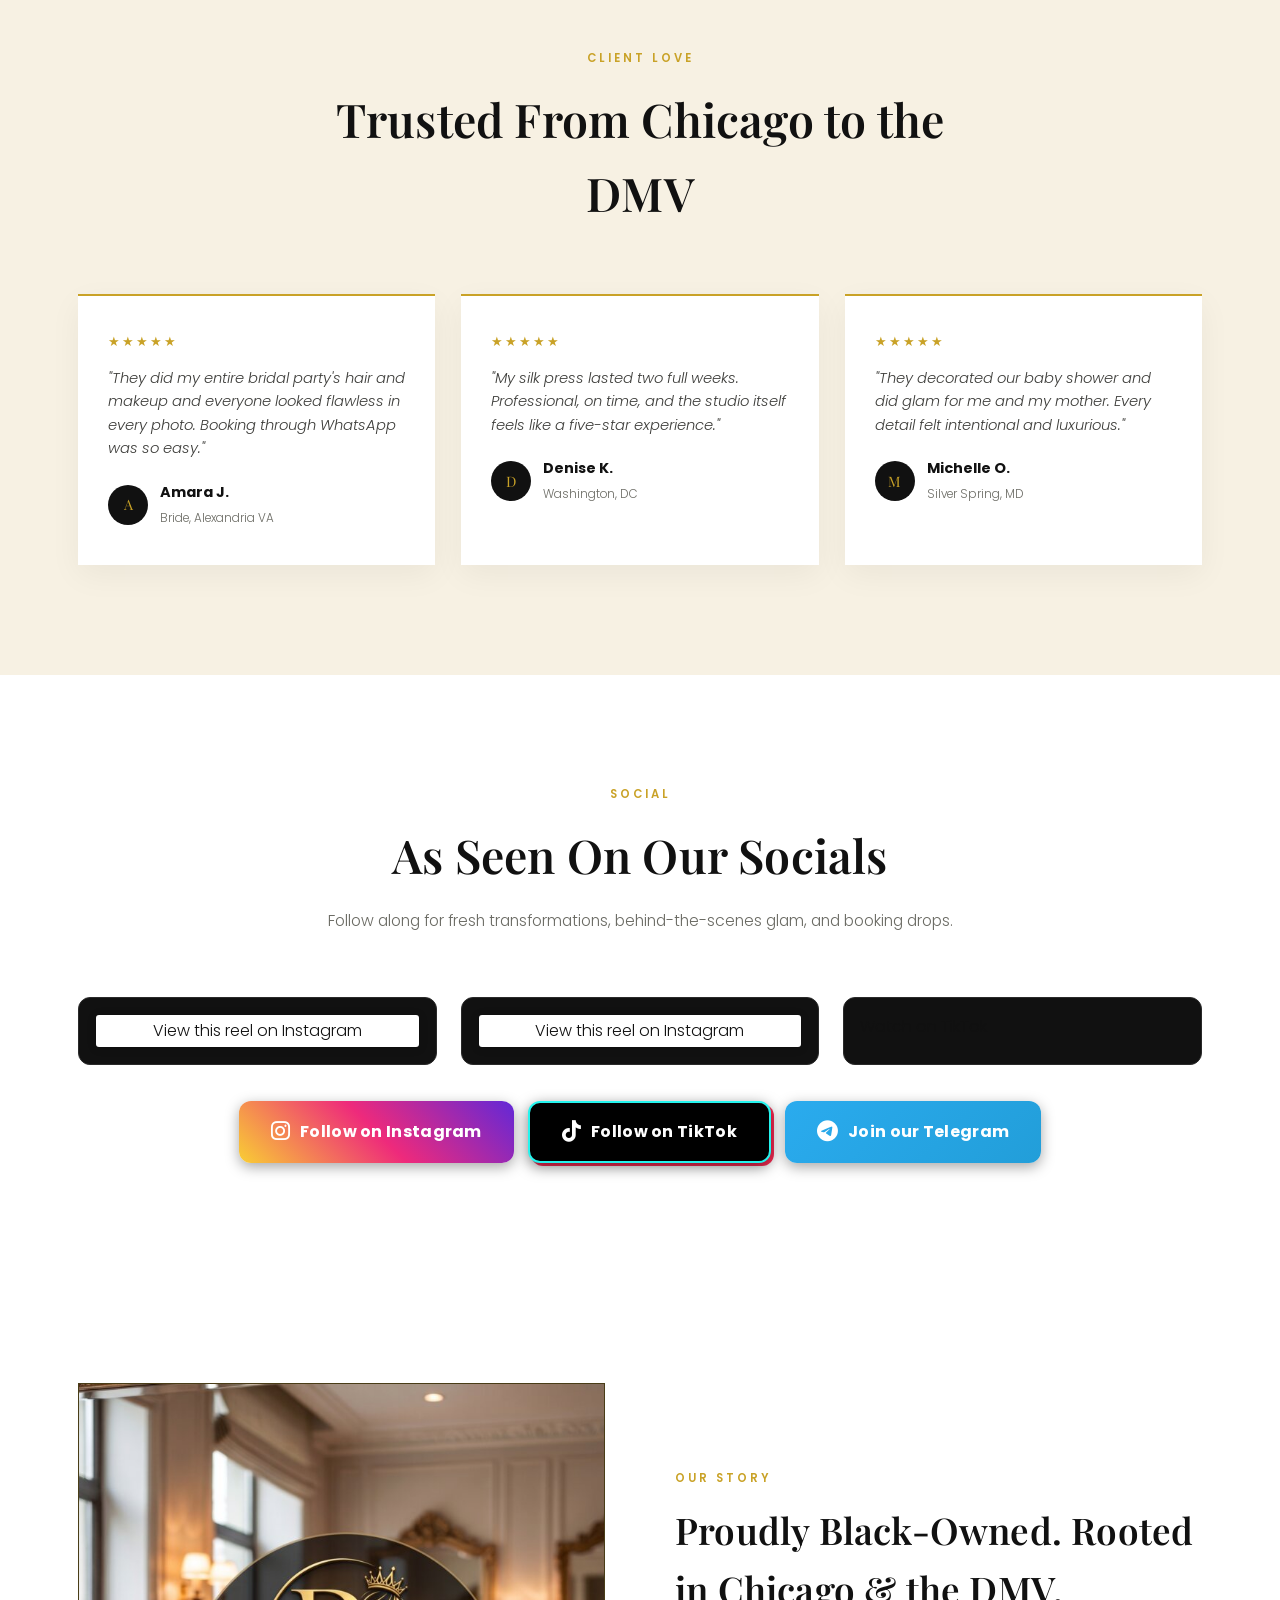
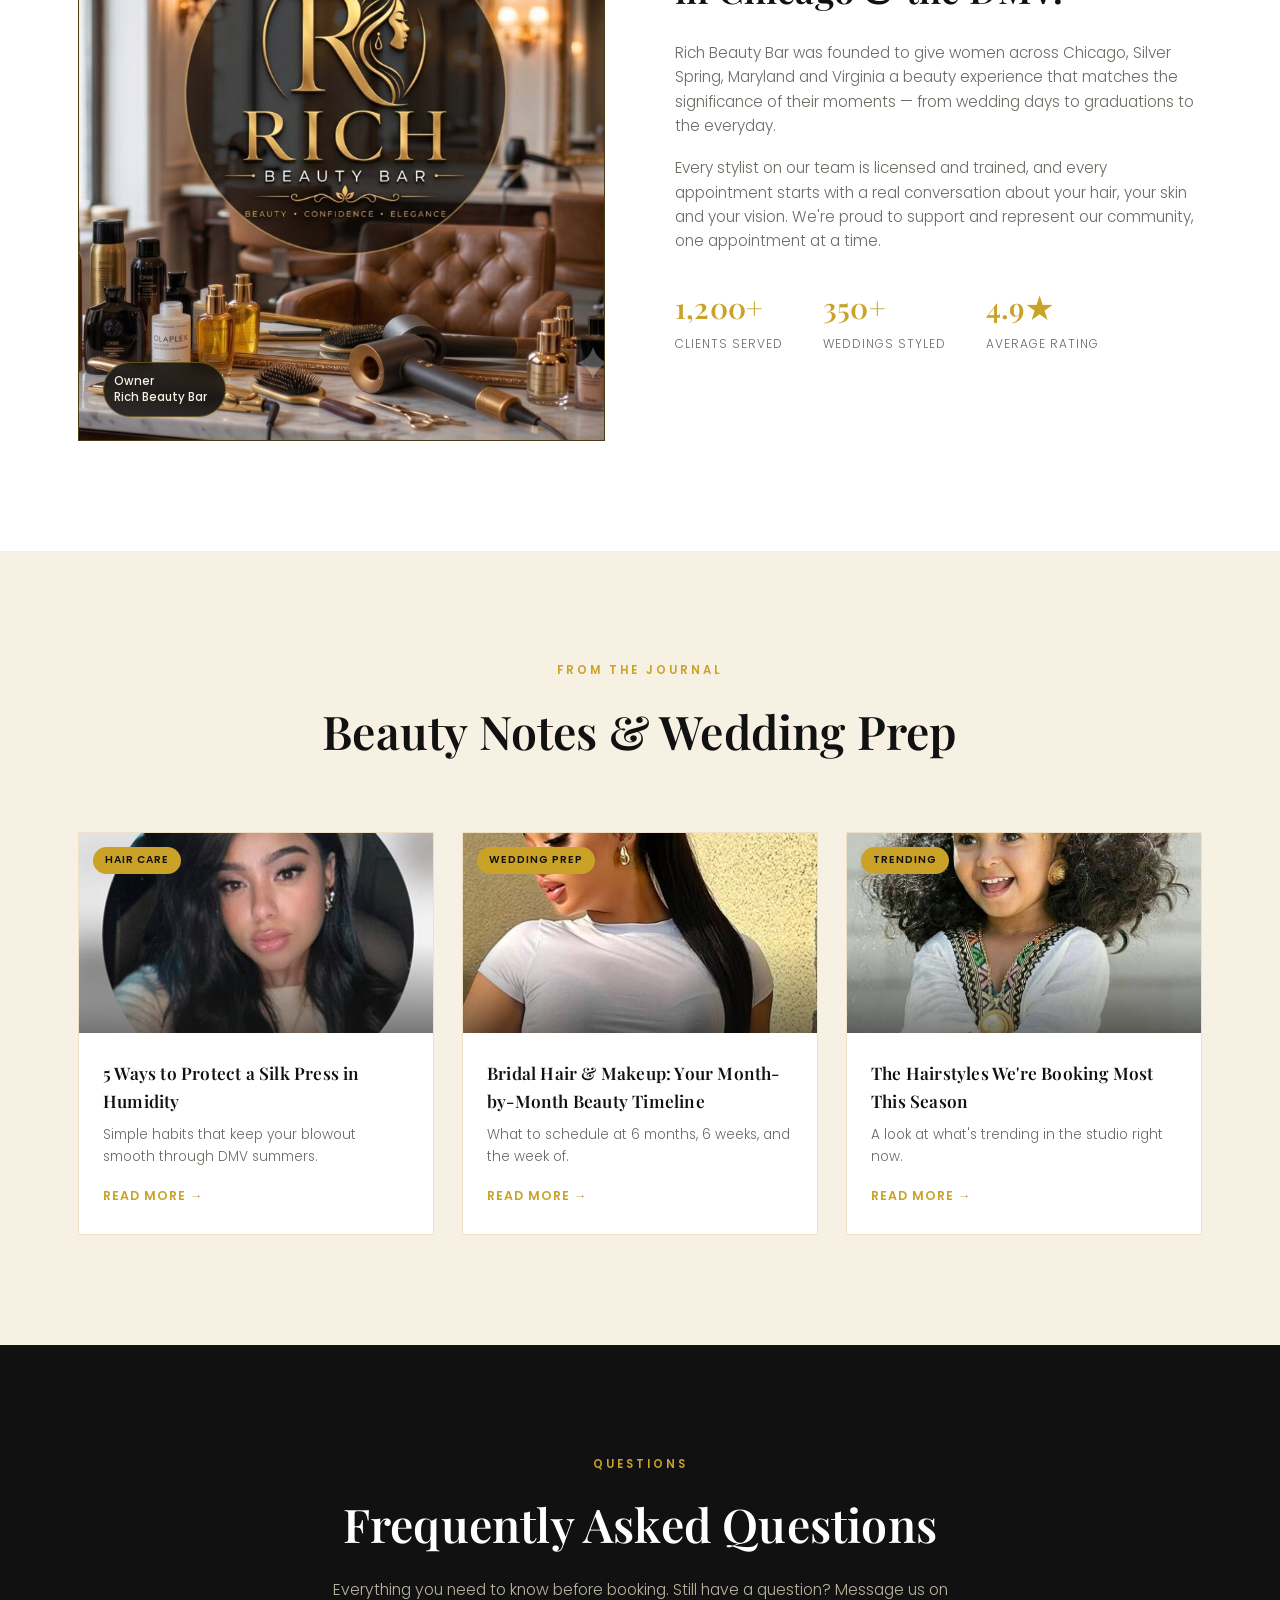
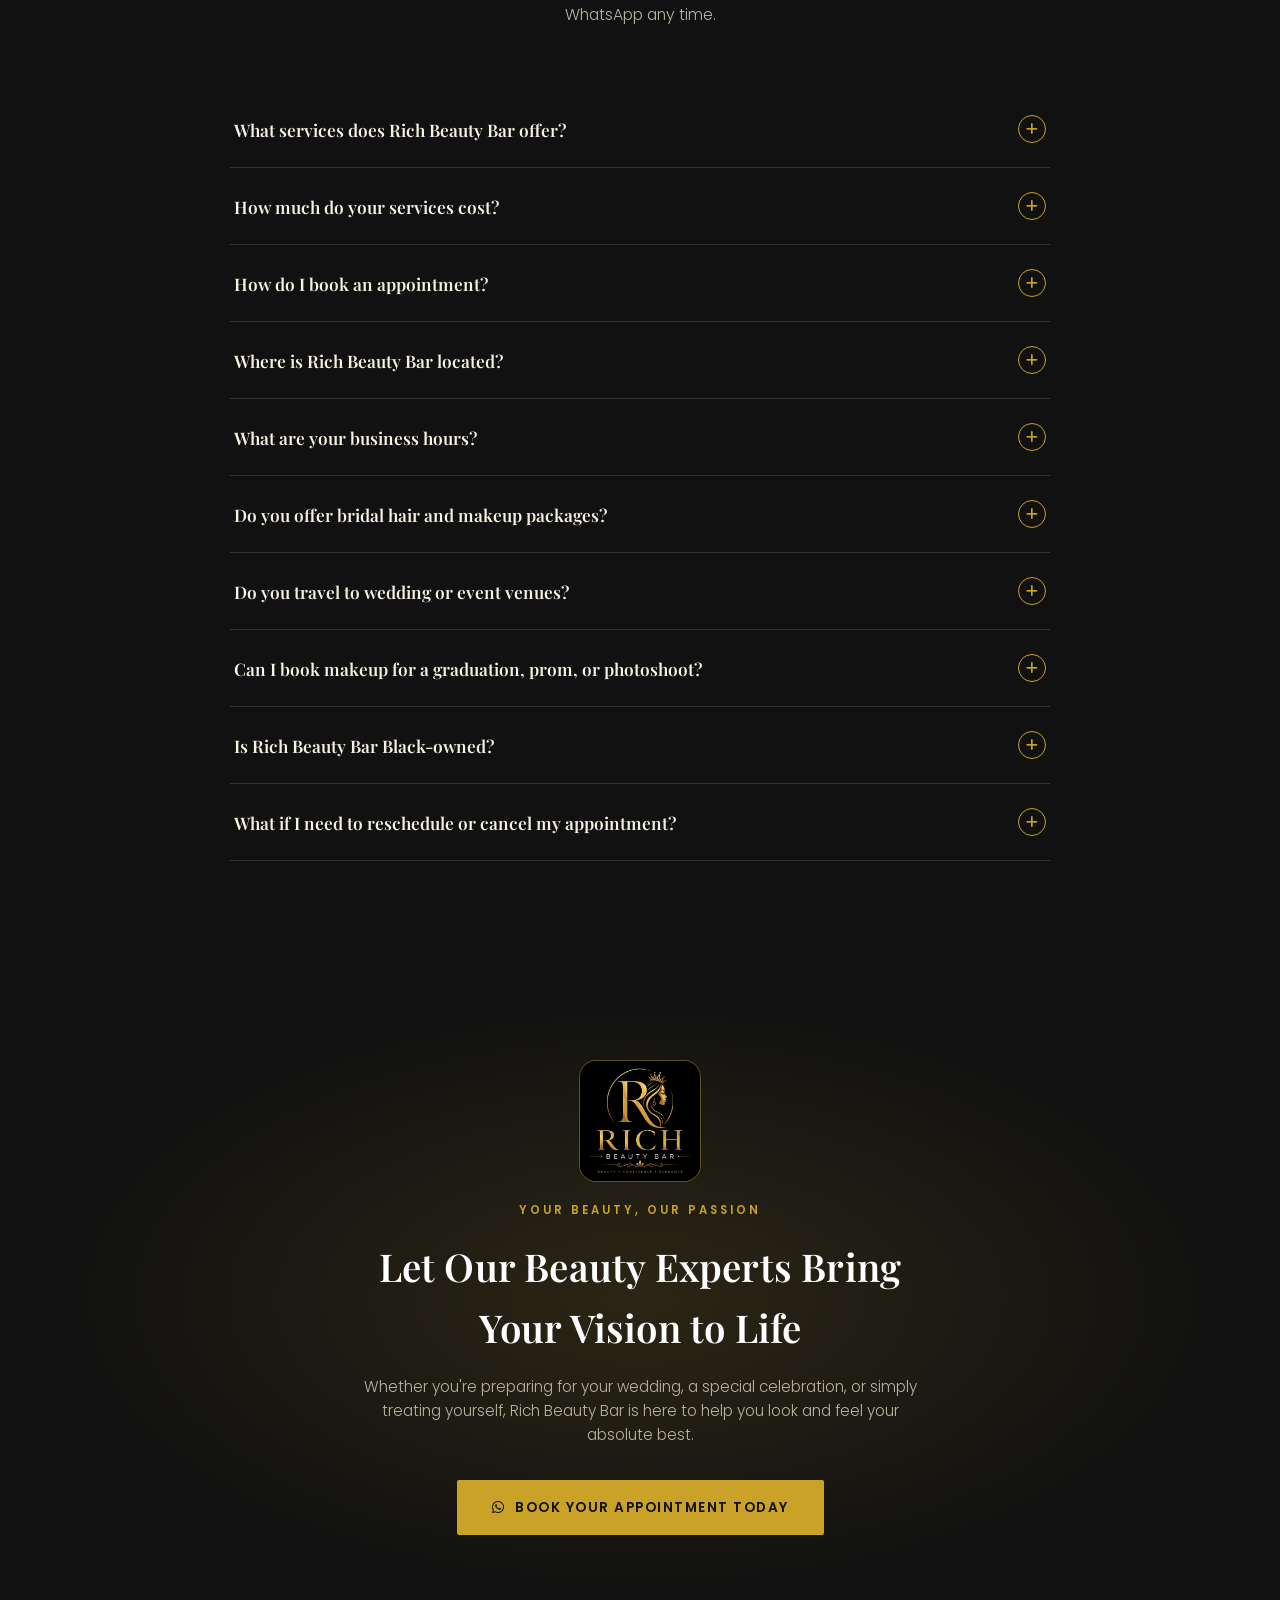
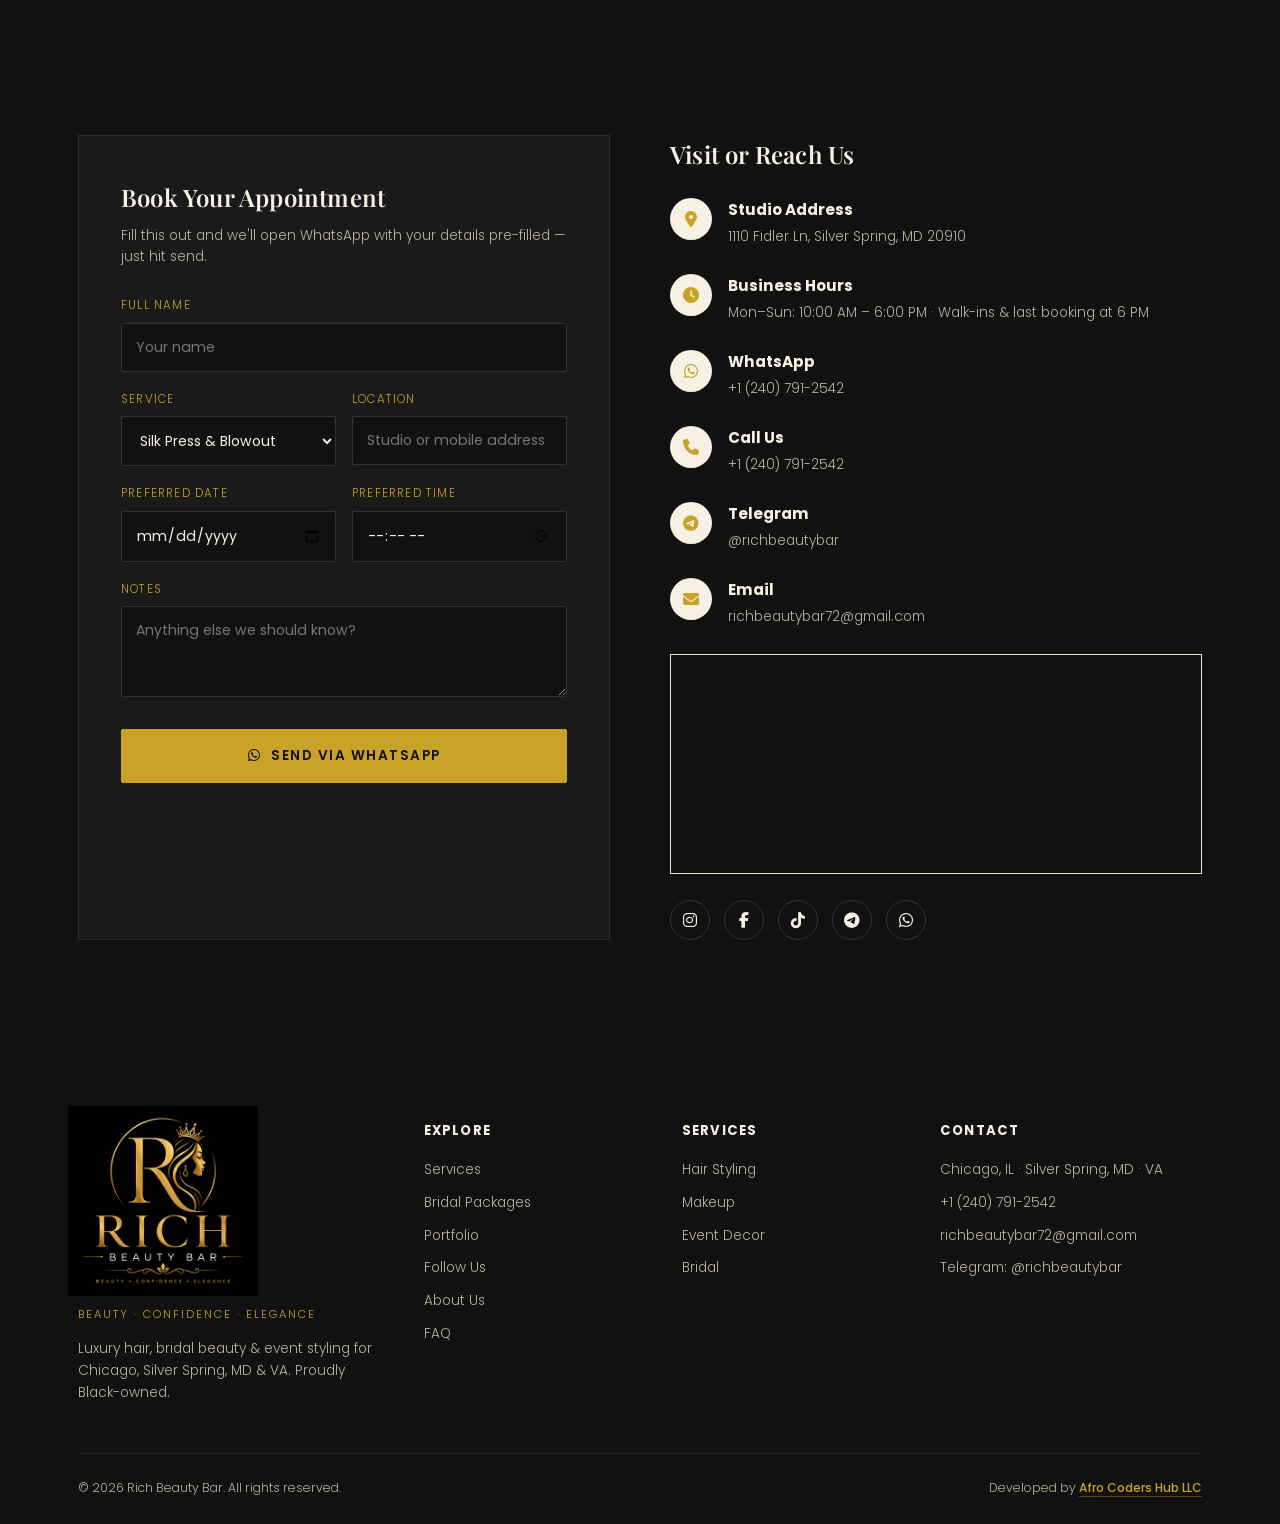
==== commit 372b0ad1: "Correct business hours to Mon-Sun 10am-6pm, matching Google Business Profile" ====
--- a/index.html
+++ b/index.html
@@ -1,6 +1,14 @@
 <!DOCTYPE html>
 <html lang="en">
 <head>
+<!-- Google tag (gtag.js) -->
+<script async src="https://www.googletagmanager.com/gtag/js?id=G-TJB1F3TH0M"></script>
+<script>
+  window.dataLayer = window.dataLayer || [];
+  function gtag(){dataLayer.push(arguments);}
+  gtag('js', new Date());
+  gtag('config', 'G-TJB1F3TH0M');
+</script>
 <meta charset="UTF-8">
 <meta name="viewport" content="width=device-width, initial-scale=1.0">
 <title>Rich Beauty Bar | Black-Owned Hair, Bridal &amp; Makeup Salon | Chicago, Silver Spring, MD &amp; VA</title>
@@ -60,7 +68,7 @@
   "areaServed": ["Chicago", "Silver Spring", "Maryland", "Virginia"],
   "sameAs": ["https://www.instagram.com/rich_beautybar72/", "https://www.tiktok.com/@richbeautybar72", "https://t.me/richbeautybar", "https://wa.me/12407912542"],
   "openingHoursSpecification": [
-    { "@type": "OpeningHoursSpecification", "dayOfWeek": ["Tuesday","Wednesday","Thursday","Friday","Saturday"], "opens": "09:00", "closes": "19:00" }
+    { "@type": "OpeningHoursSpecification", "dayOfWeek": ["Monday","Tuesday","Wednesday","Thursday","Friday","Saturday","Sunday"], "opens": "10:00", "closes": "18:00" }
   ],
   "makesOffer": [
     { "@type": "Offer", "itemOffered": { "@type": "Service", "name": "Microblading" } },
@@ -531,7 +539,7 @@
     <div class="contact-info reveal">
       <h3 style="color:var(--champagne);">Visit or Reach Us</h3>
       <div class="info-item"><i class="fa-solid fa-location-dot"></i><div><h5 style="color:var(--champagne);">Studio Address</h5><p style="color:#b9b3a0;">1110 Fidler Ln, Silver Spring, MD 20910</p></div></div>
-      <div class="info-item"><i class="fa-solid fa-clock"></i><div><h5 style="color:var(--champagne);">Business Hours</h5><p style="color:#b9b3a0;">Tue–Sat: 9am–7pm &middot; Sun–Mon: By Appointment</p></div></div>
+      <div class="info-item"><i class="fa-solid fa-clock"></i><div><h5 style="color:var(--champagne);">Business Hours</h5><p style="color:#b9b3a0;">Mon–Sun: 10:00 AM – 6:00 PM &middot; Walk-ins &amp; last booking at 6 PM</p></div></div>
       <div class="info-item"><i class="fa-brands fa-whatsapp"></i><div><h5 style="color:var(--champagne);">WhatsApp</h5><p style="color:#b9b3a0;"><a href="https://wa.me/12407912542" style="color:#b9b3a0;text-decoration:none;">+1 (240) 791-2542</a></p></div></div>
       <div class="info-item"><i class="fa-solid fa-phone"></i><div><h5 style="color:var(--champagne);">Call Us</h5><p style="color:#b9b3a0;"><a href="tel:+12407912542" style="color:#b9b3a0;text-decoration:none;">+1 (240) 791-2542</a></p></div></div>
       <div class="info-item"><i class="fa-brands fa-telegram"></i><div><h5 style="color:var(--champagne);">Telegram</h5><p style="color:#b9b3a0;"><a href="https://t.me/richbeautybar" style="color:#b9b3a0;text-decoration:none;" target="_blank" rel="noopener">@richbeautybar</a></p></div></div>
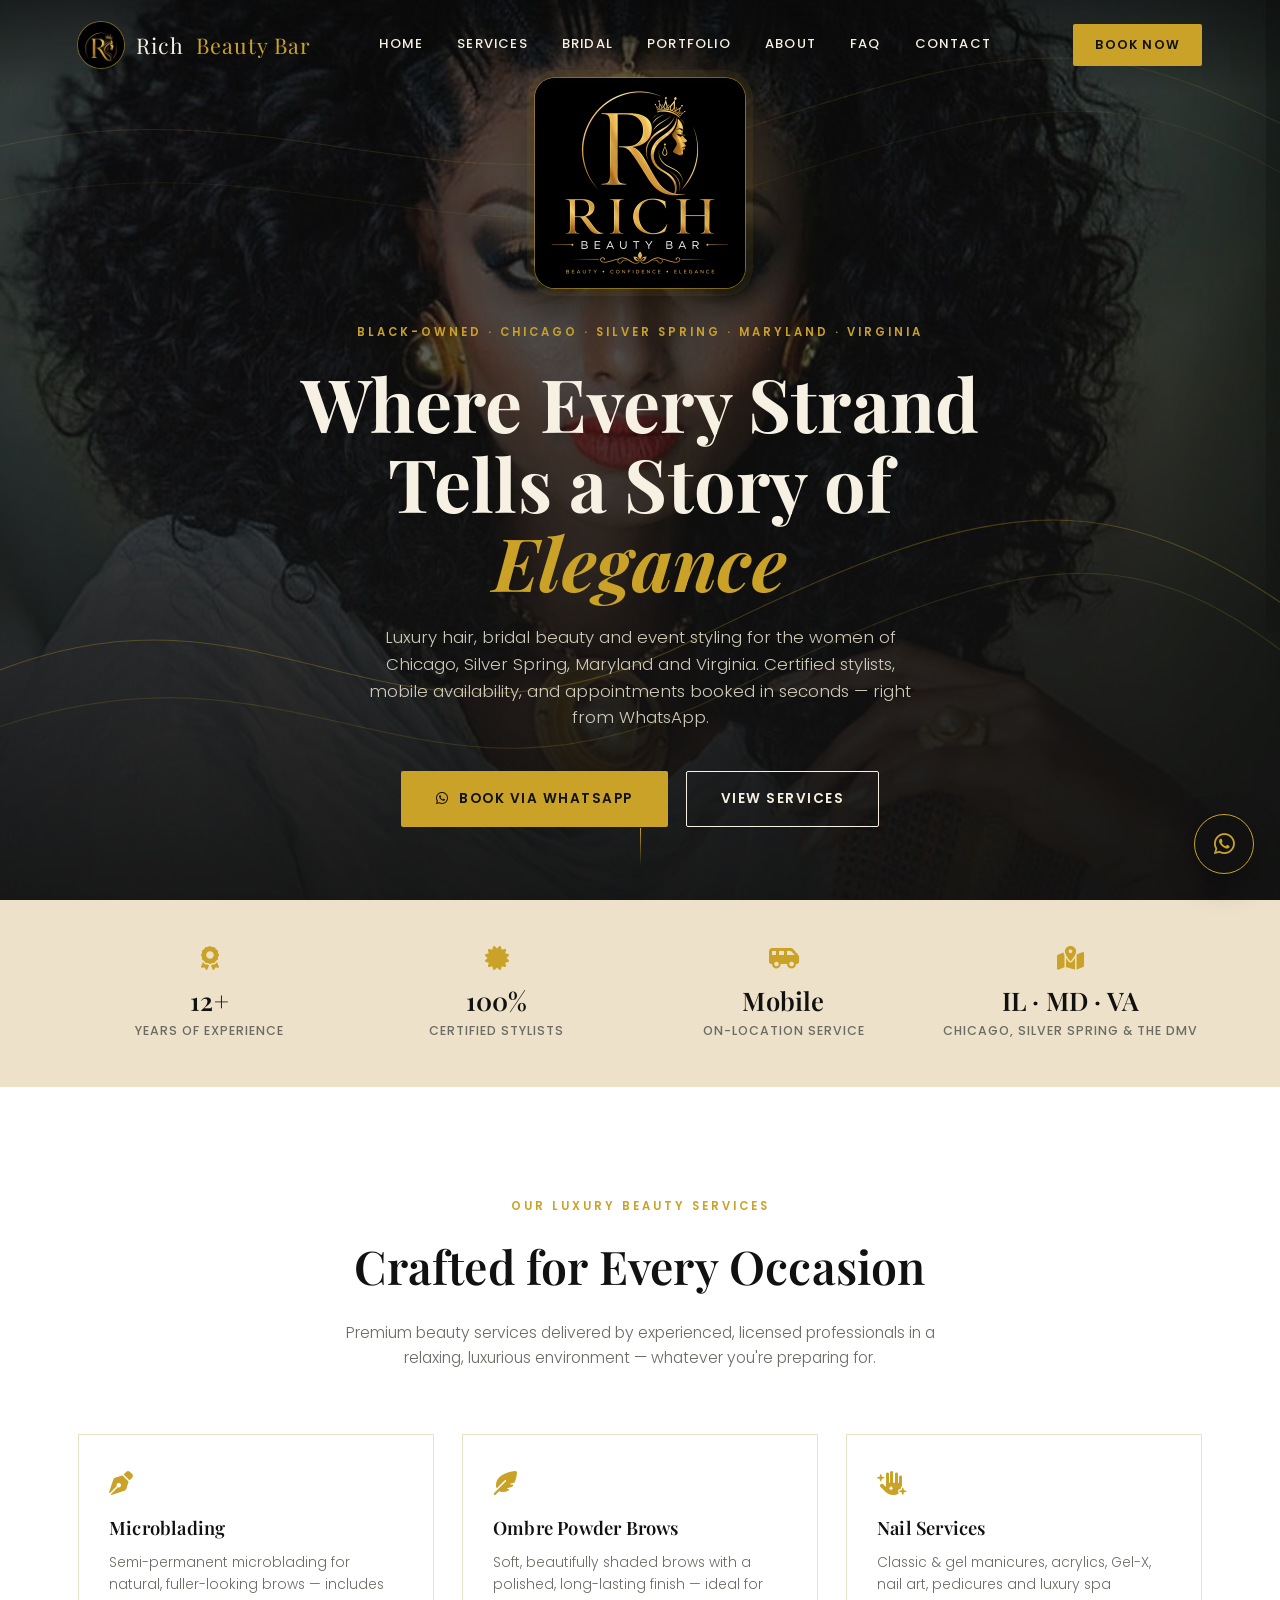
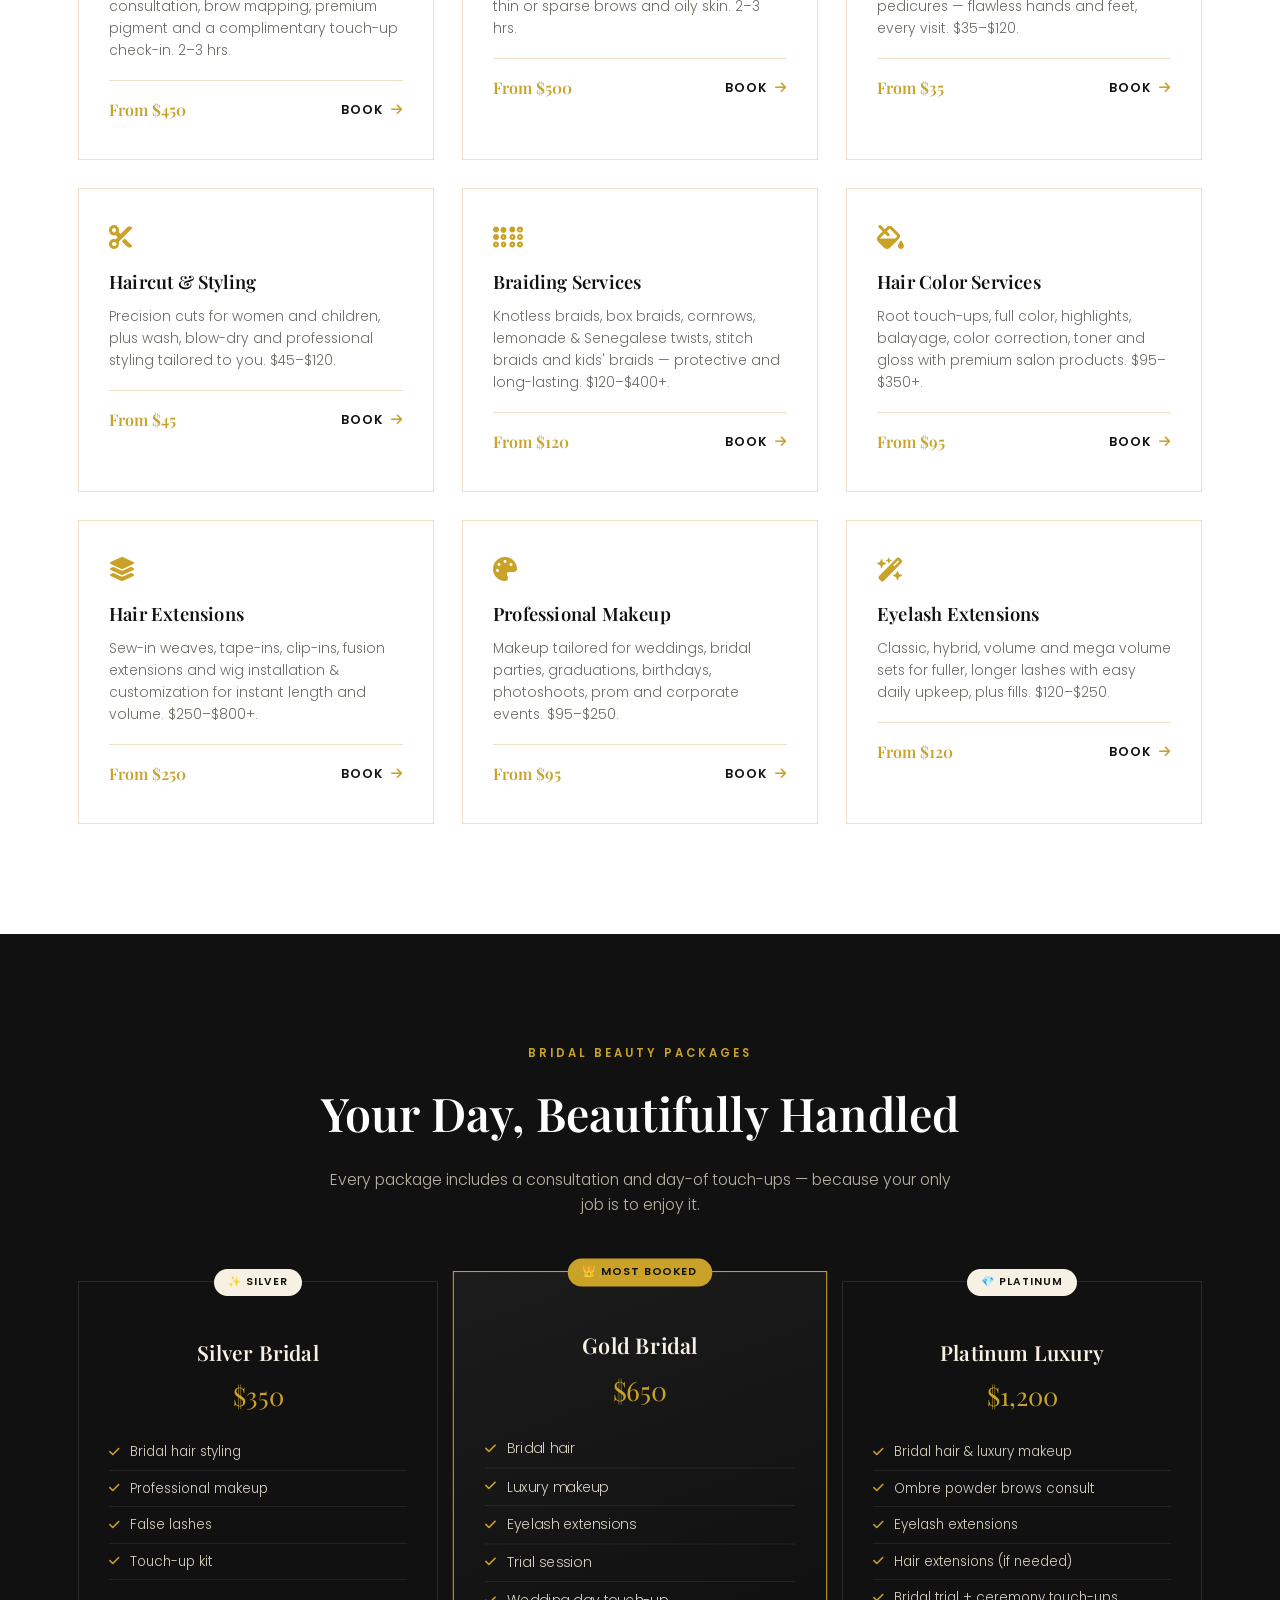
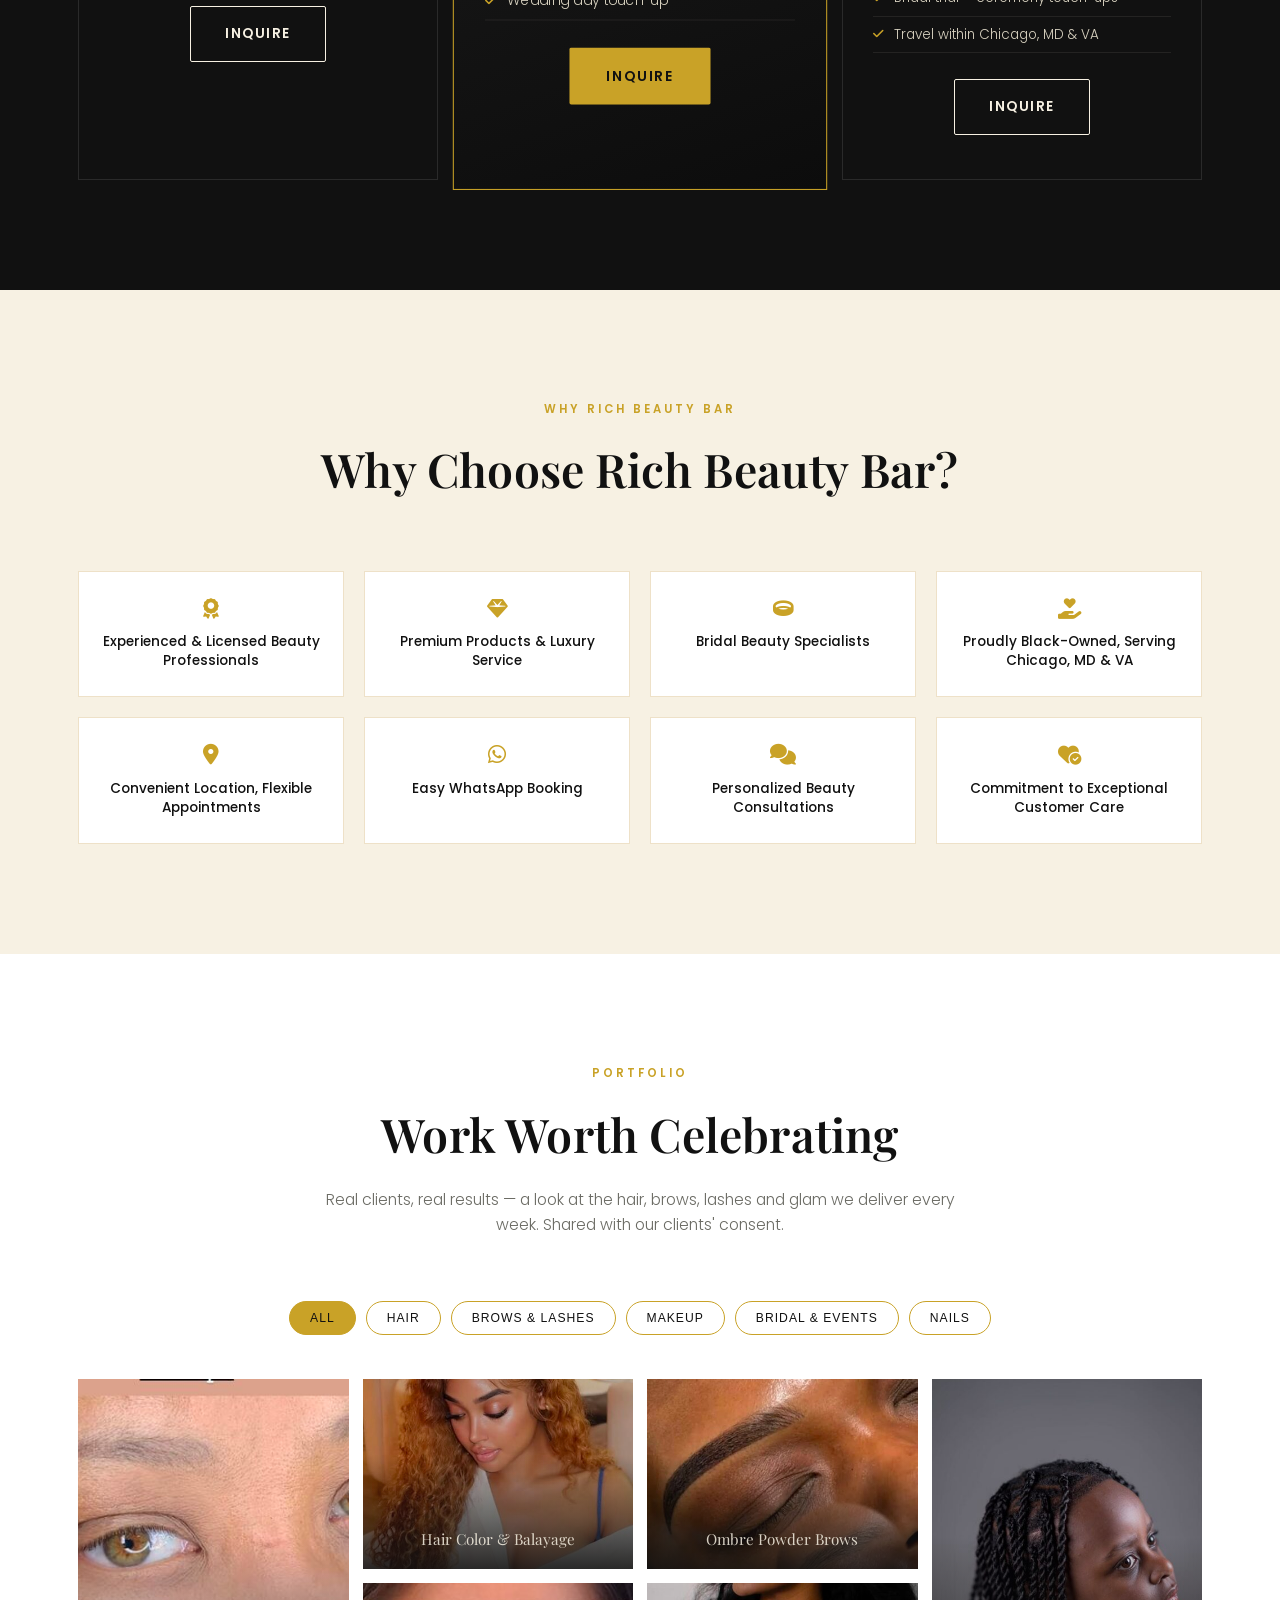
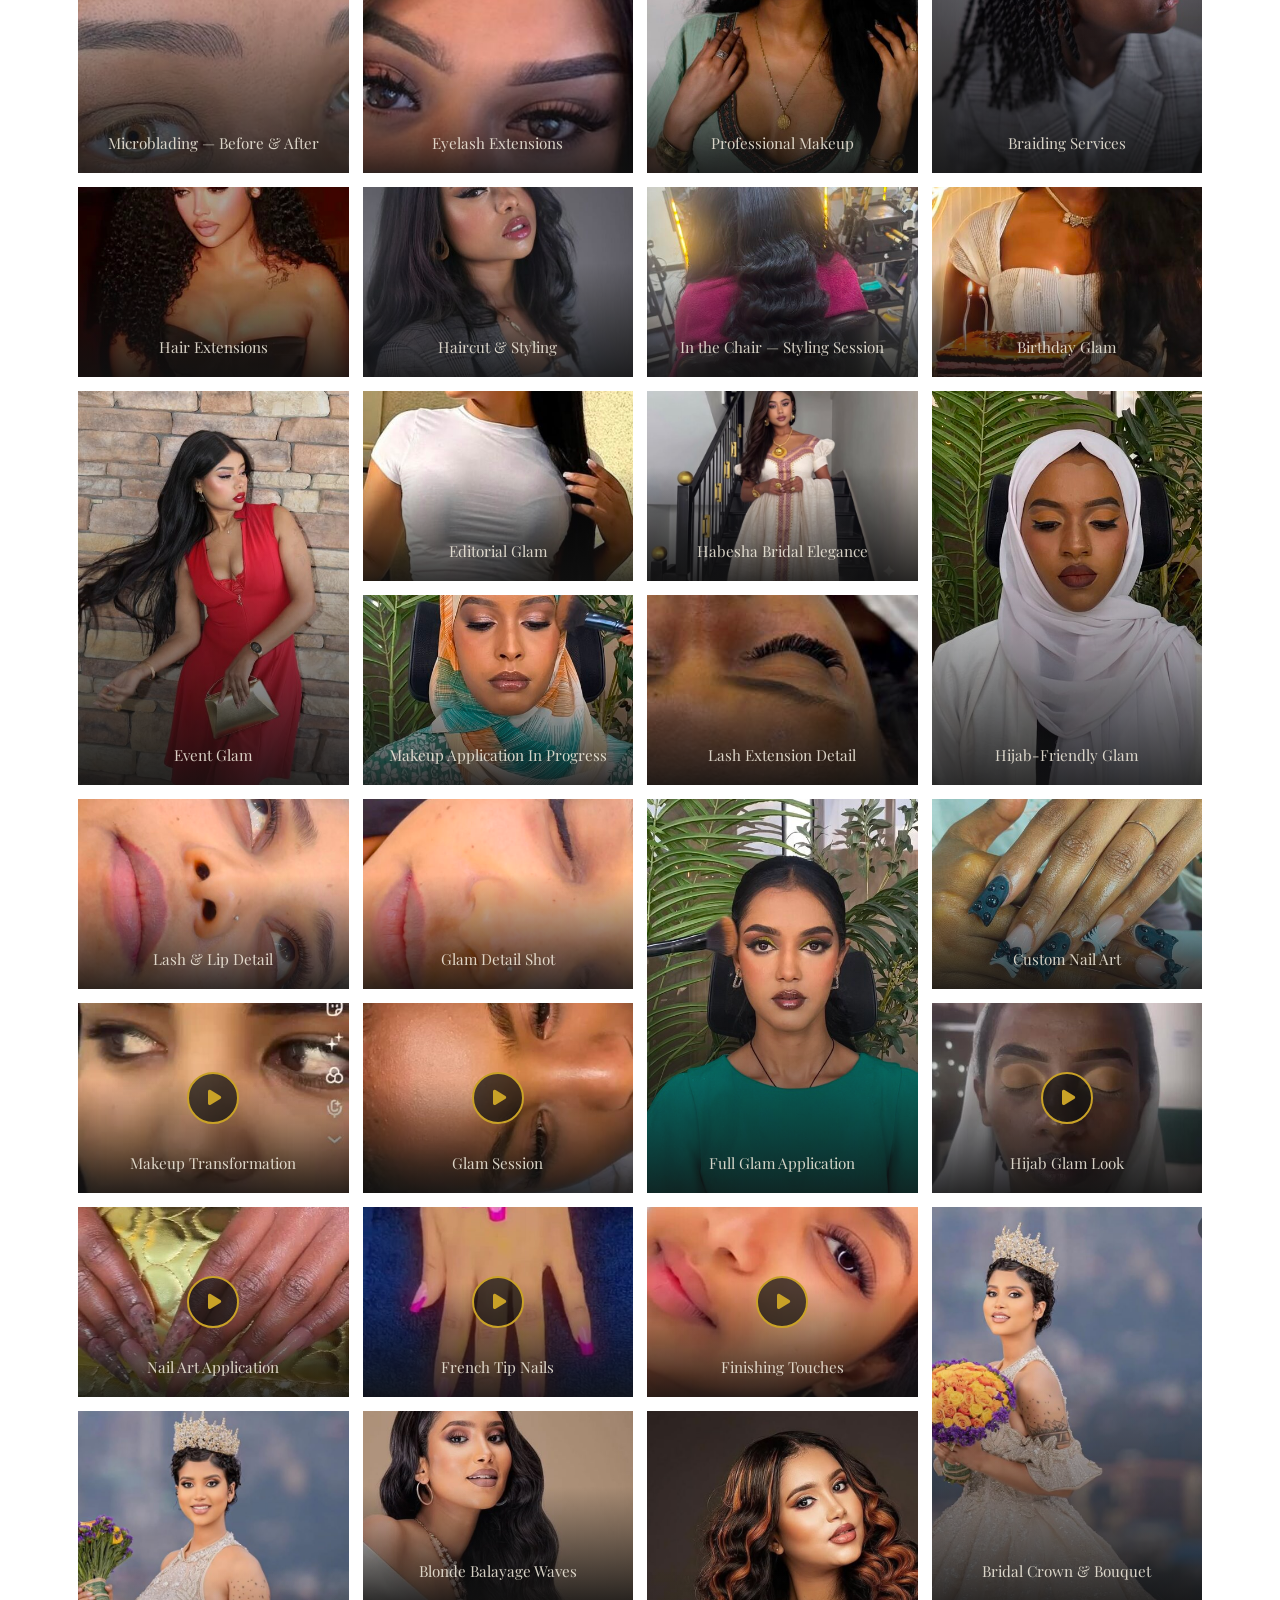
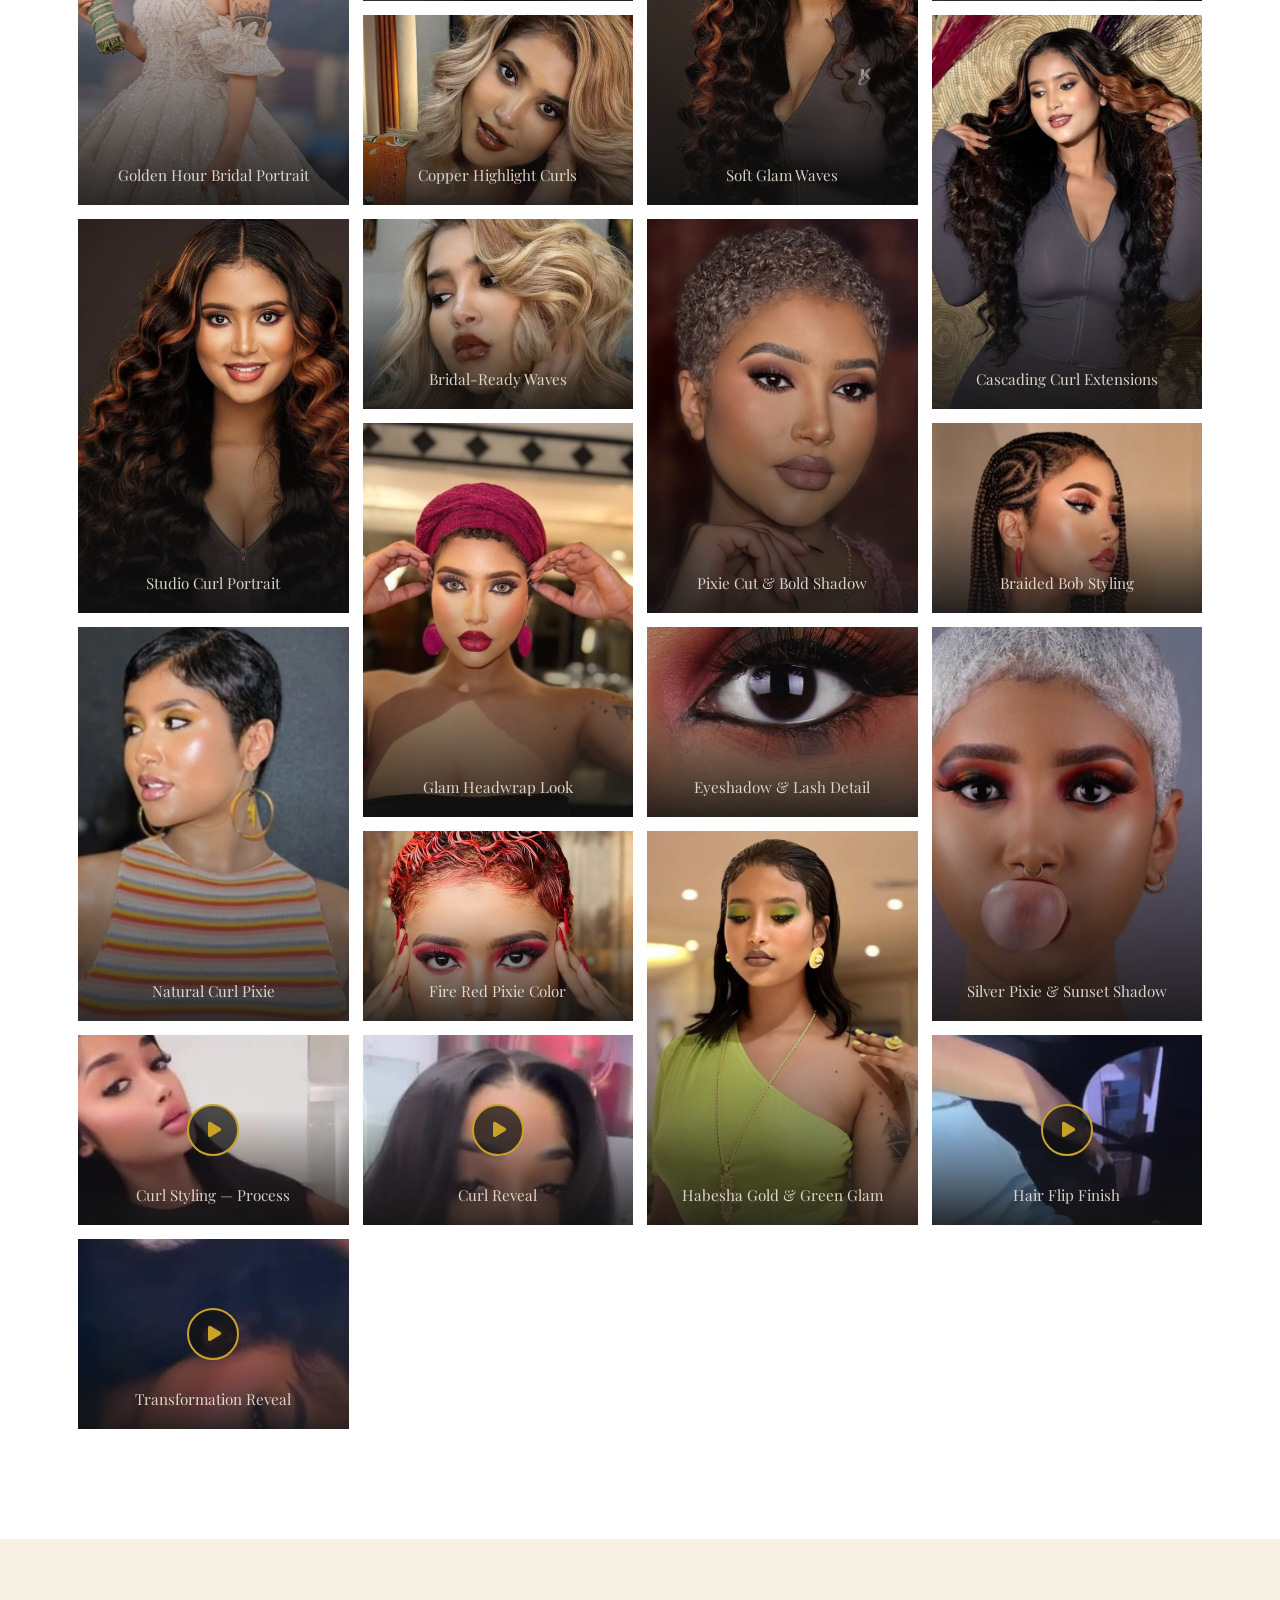
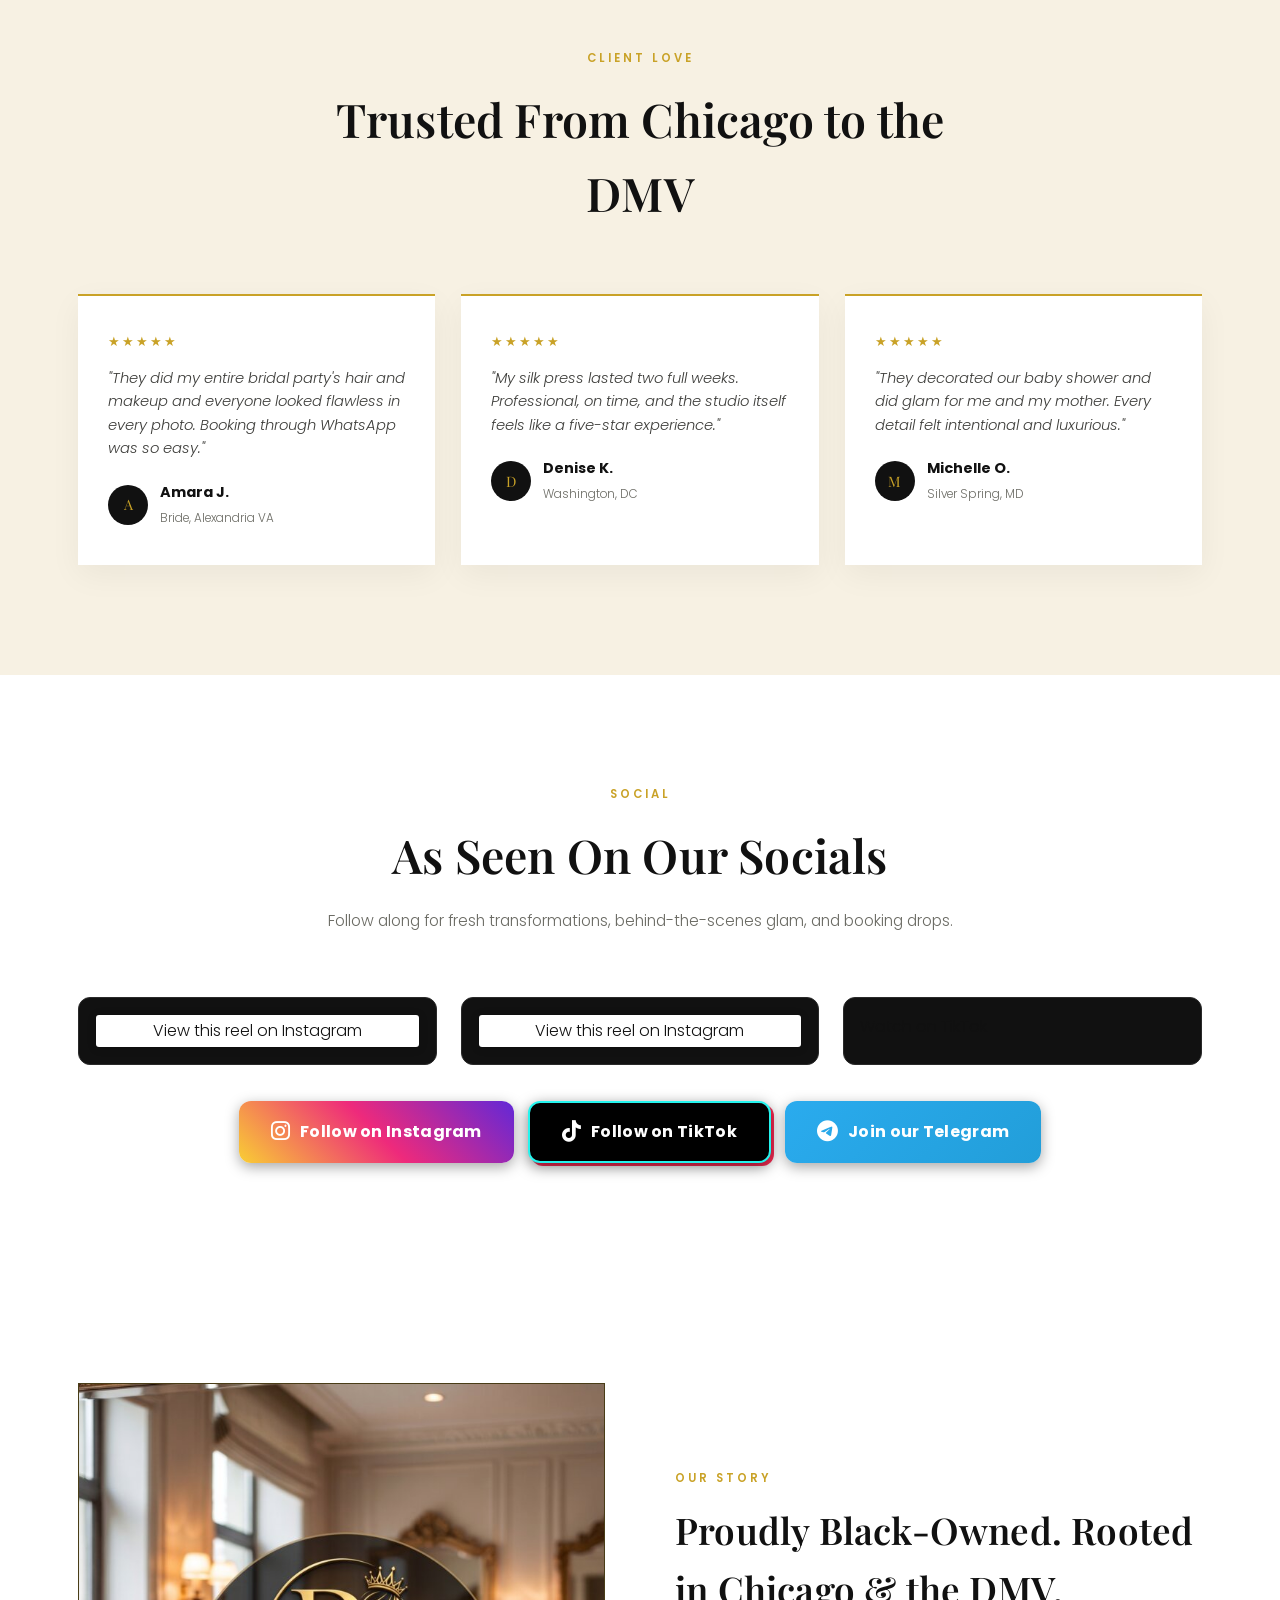
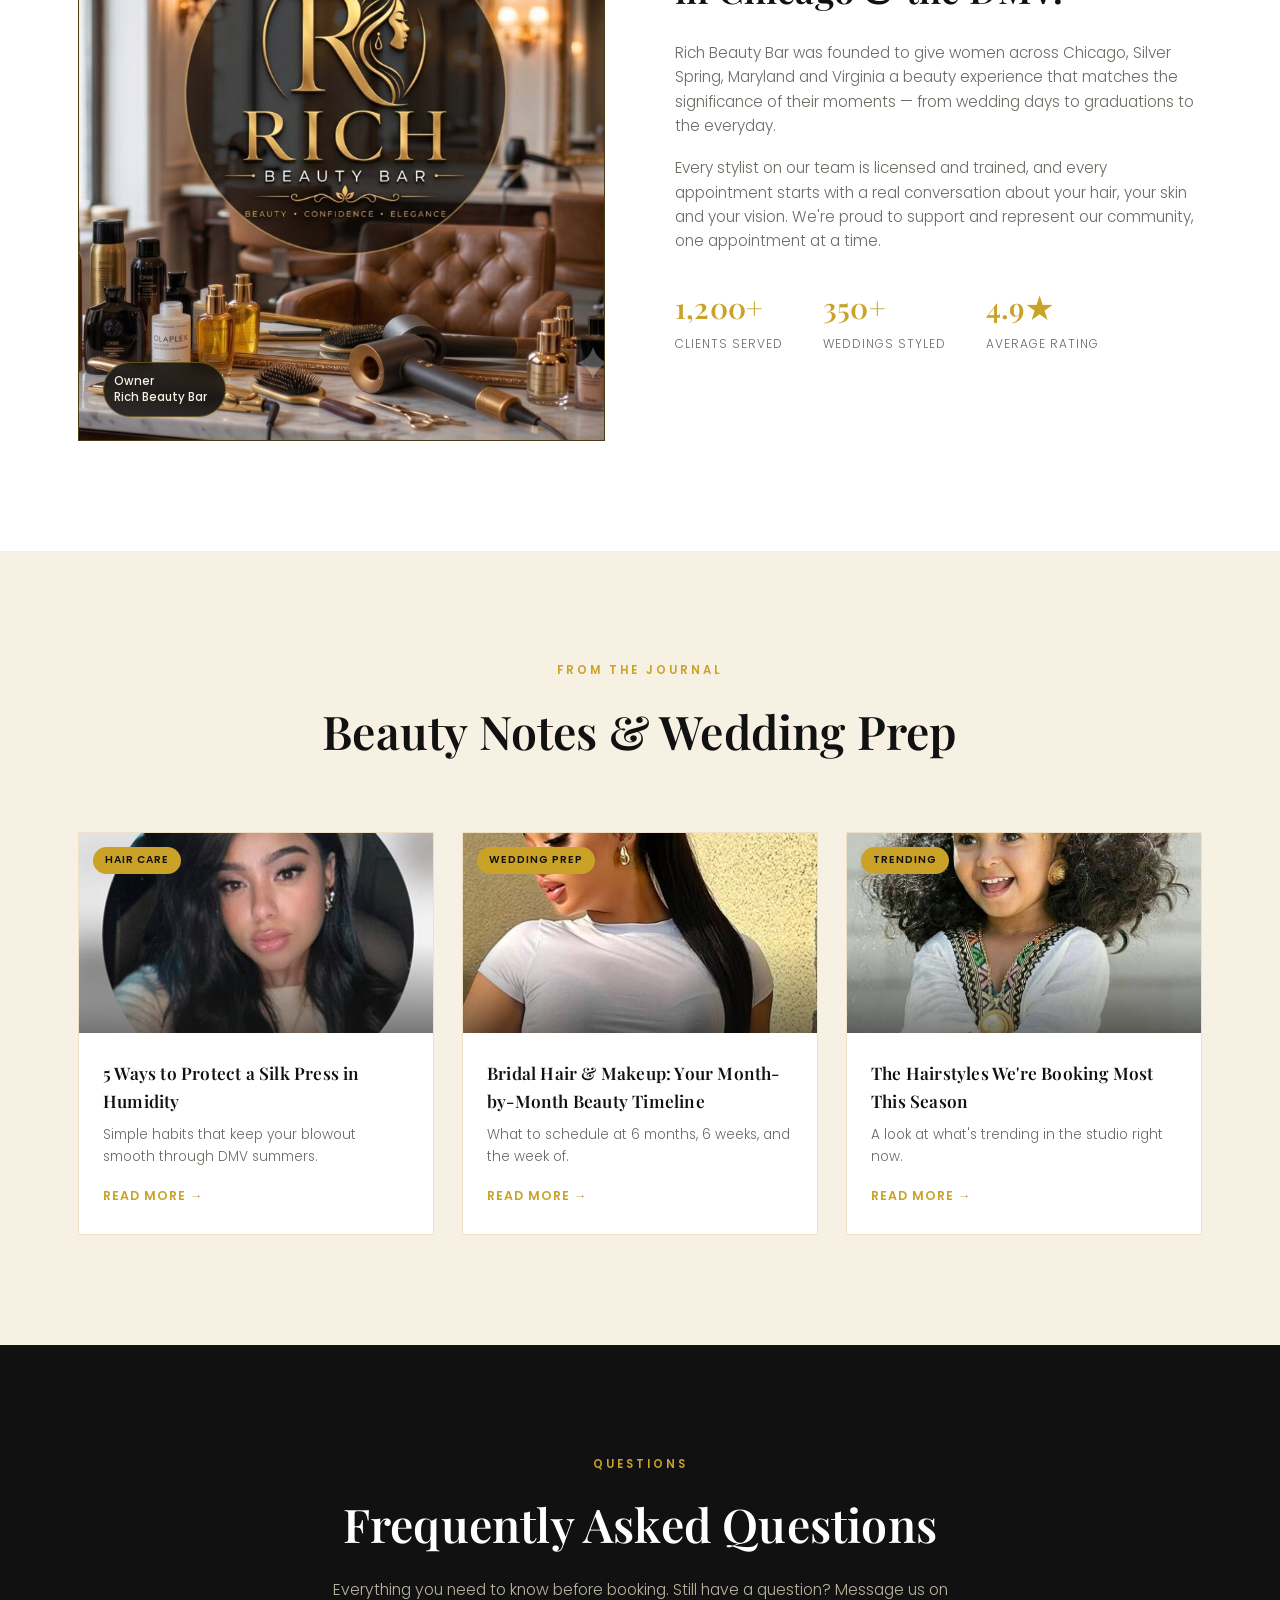
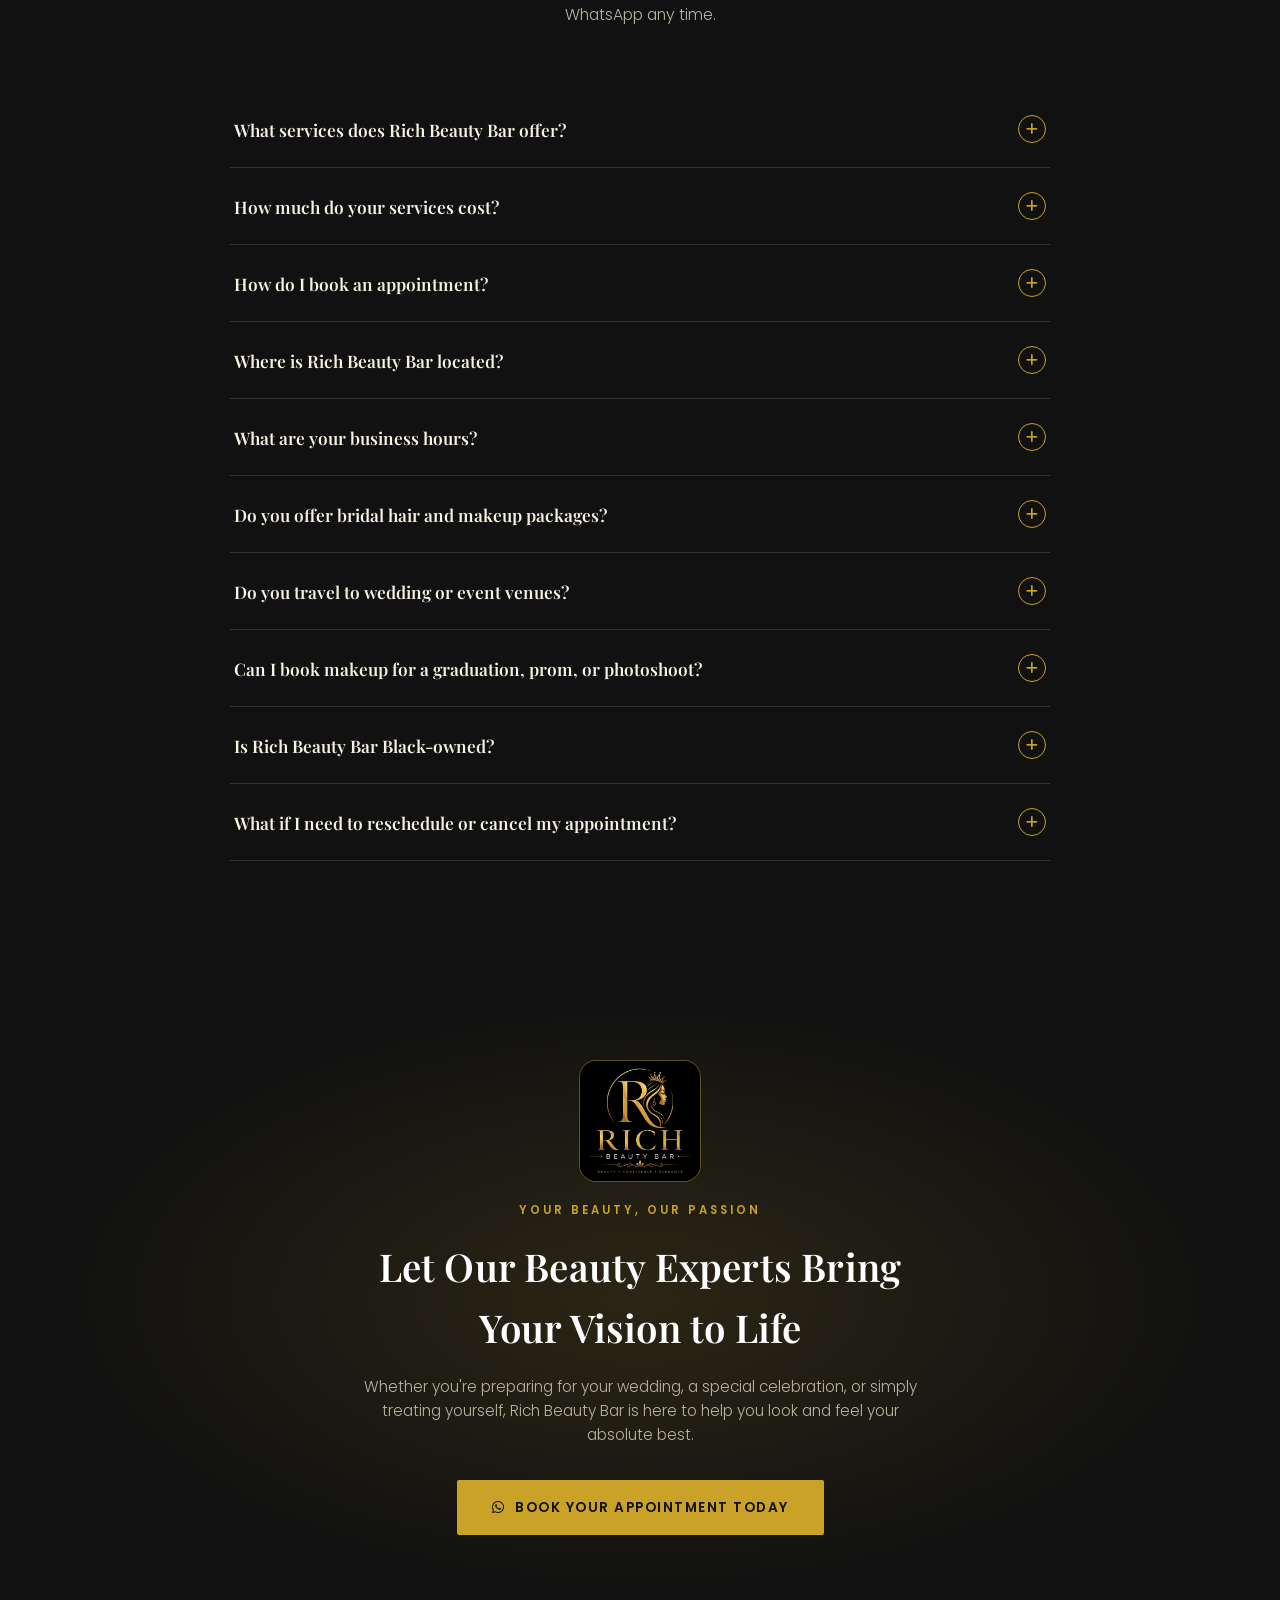
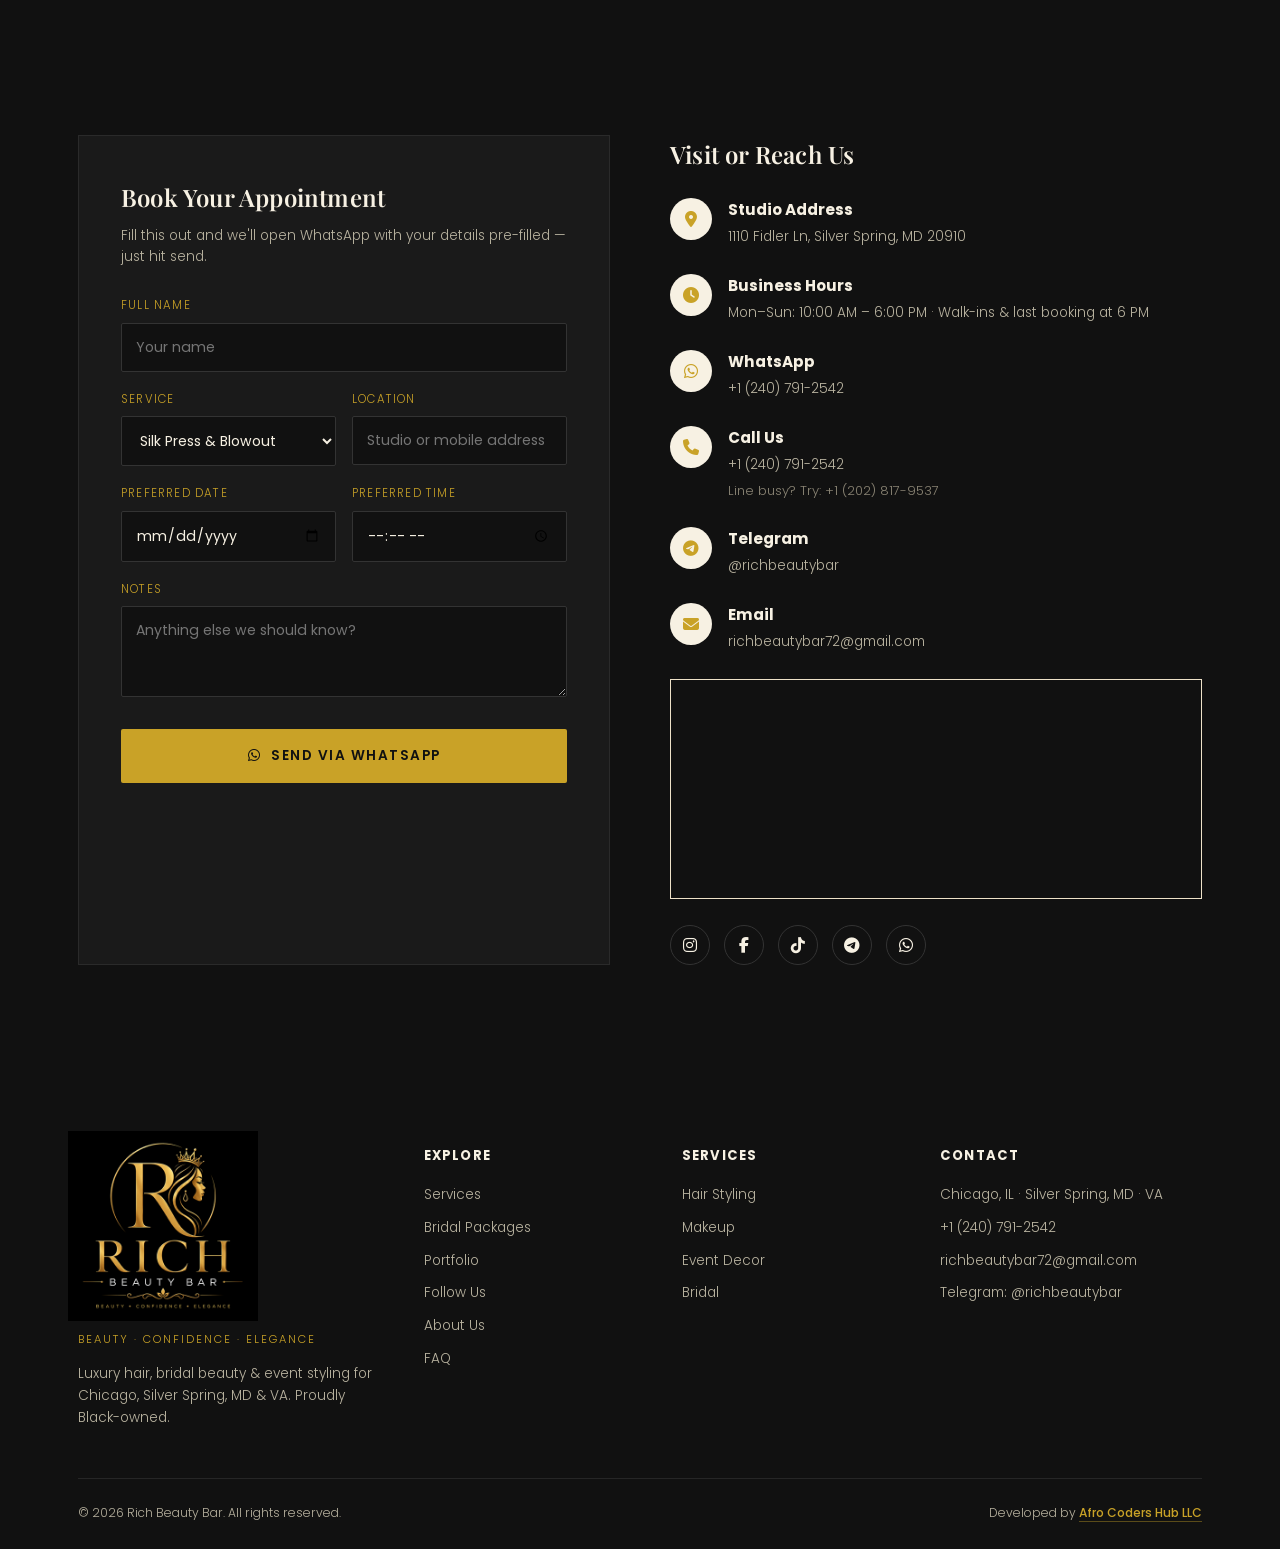
==== commit 4f86a592: "Add secondary backup phone number to Contact section" ====
--- a/index.html
+++ b/index.html
@@ -541,7 +541,7 @@
       <div class="info-item"><i class="fa-solid fa-location-dot"></i><div><h5 style="color:var(--champagne);">Studio Address</h5><p style="color:#b9b3a0;">1110 Fidler Ln, Silver Spring, MD 20910</p></div></div>
       <div class="info-item"><i class="fa-solid fa-clock"></i><div><h5 style="color:var(--champagne);">Business Hours</h5><p style="color:#b9b3a0;">Mon–Sun: 10:00 AM – 6:00 PM &middot; Walk-ins &amp; last booking at 6 PM</p></div></div>
       <div class="info-item"><i class="fa-brands fa-whatsapp"></i><div><h5 style="color:var(--champagne);">WhatsApp</h5><p style="color:#b9b3a0;"><a href="https://wa.me/12407912542" style="color:#b9b3a0;text-decoration:none;">+1 (240) 791-2542</a></p></div></div>
-      <div class="info-item"><i class="fa-solid fa-phone"></i><div><h5 style="color:var(--champagne);">Call Us</h5><p style="color:#b9b3a0;"><a href="tel:+12407912542" style="color:#b9b3a0;text-decoration:none;">+1 (240) 791-2542</a></p></div></div>
+      <div class="info-item"><i class="fa-solid fa-phone"></i><div><h5 style="color:var(--champagne);">Call Us</h5><p style="color:#b9b3a0;"><a href="tel:+12407912542" style="color:#b9b3a0;text-decoration:none;">+1 (240) 791-2542</a></p><p style="color:#8a8474;font-size:.82rem;margin-top:4px;">Line busy? Try: <a href="tel:+12028179537" style="color:#8a8474;text-decoration:none;">+1 (202) 817-9537</a></p></div></div>
       <div class="info-item"><i class="fa-brands fa-telegram"></i><div><h5 style="color:var(--champagne);">Telegram</h5><p style="color:#b9b3a0;"><a href="https://t.me/richbeautybar" style="color:#b9b3a0;text-decoration:none;" target="_blank" rel="noopener">@richbeautybar</a></p></div></div>
       <div class="info-item"><i class="fa-solid fa-envelope"></i><div><h5 style="color:var(--champagne);">Email</h5><p style="color:#b9b3a0;">richbeautybar72@gmail.com</p></div></div>
       <div class="map-frame">
